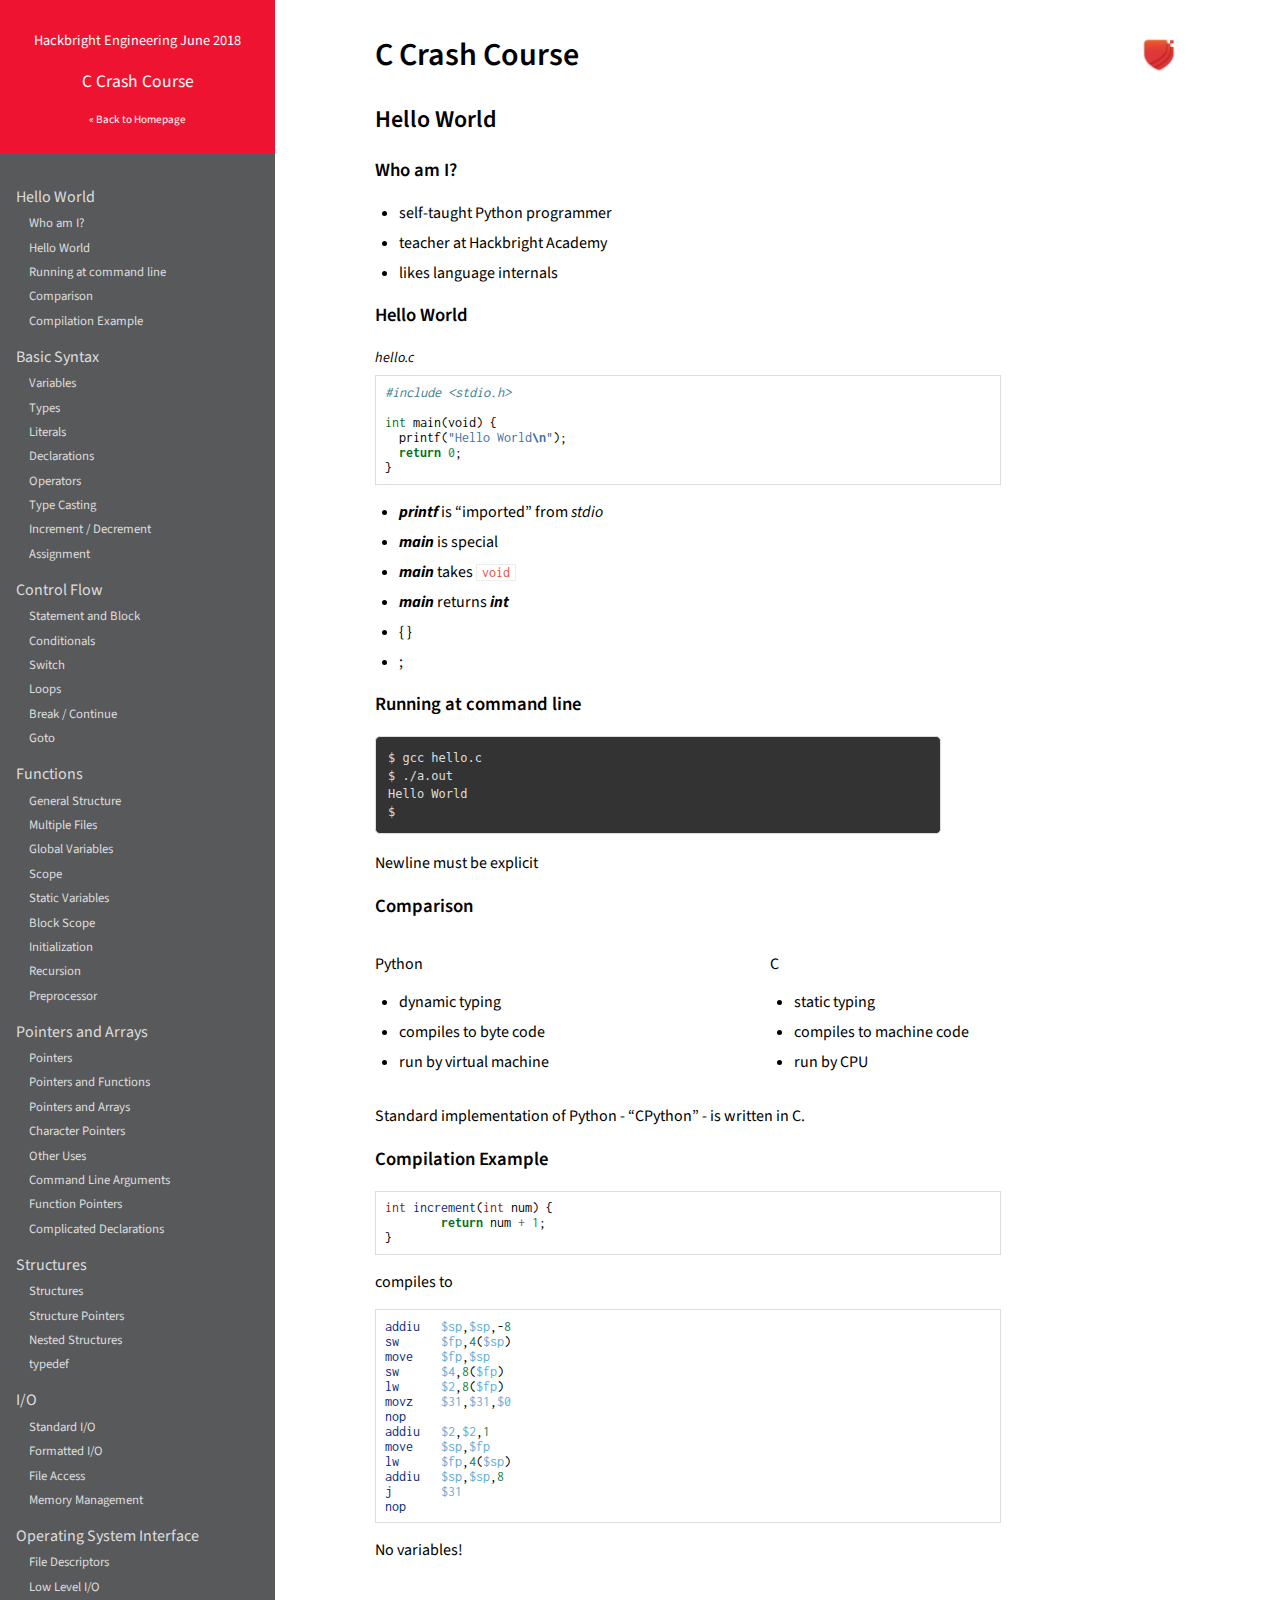
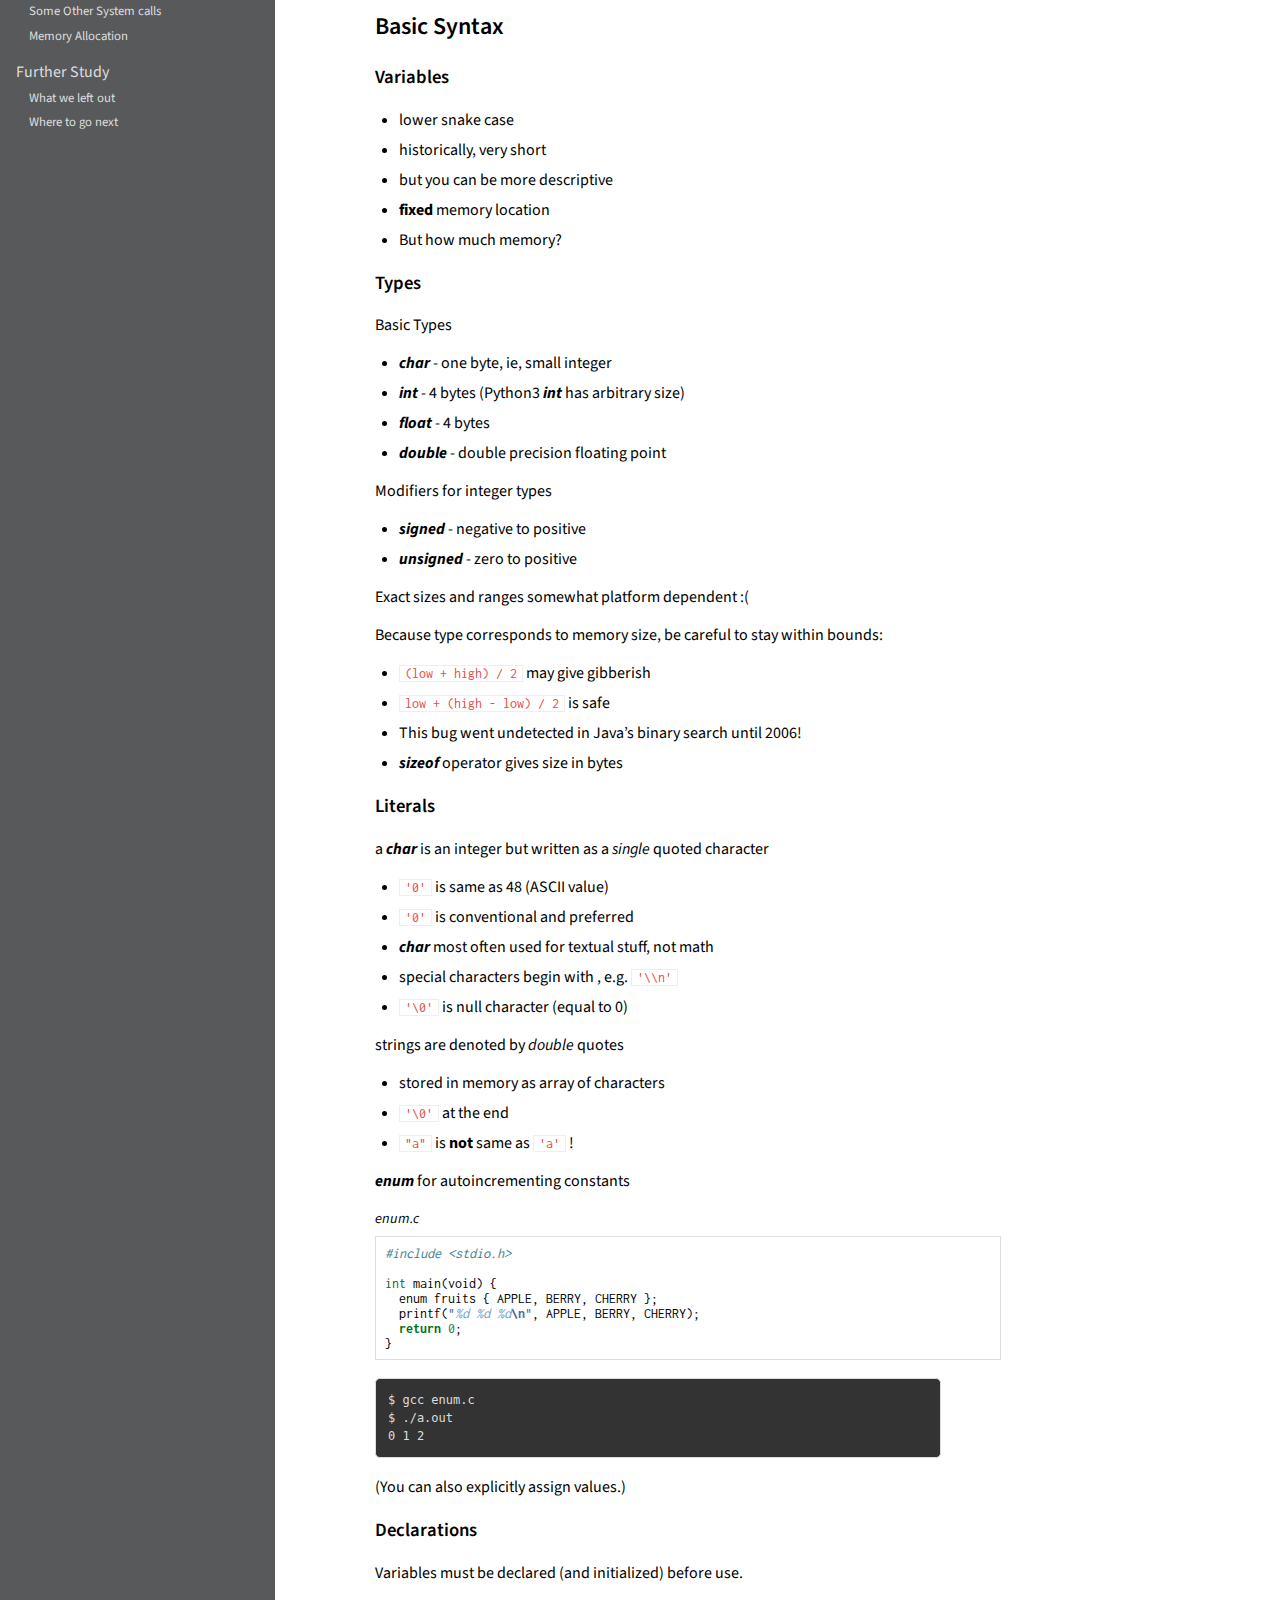
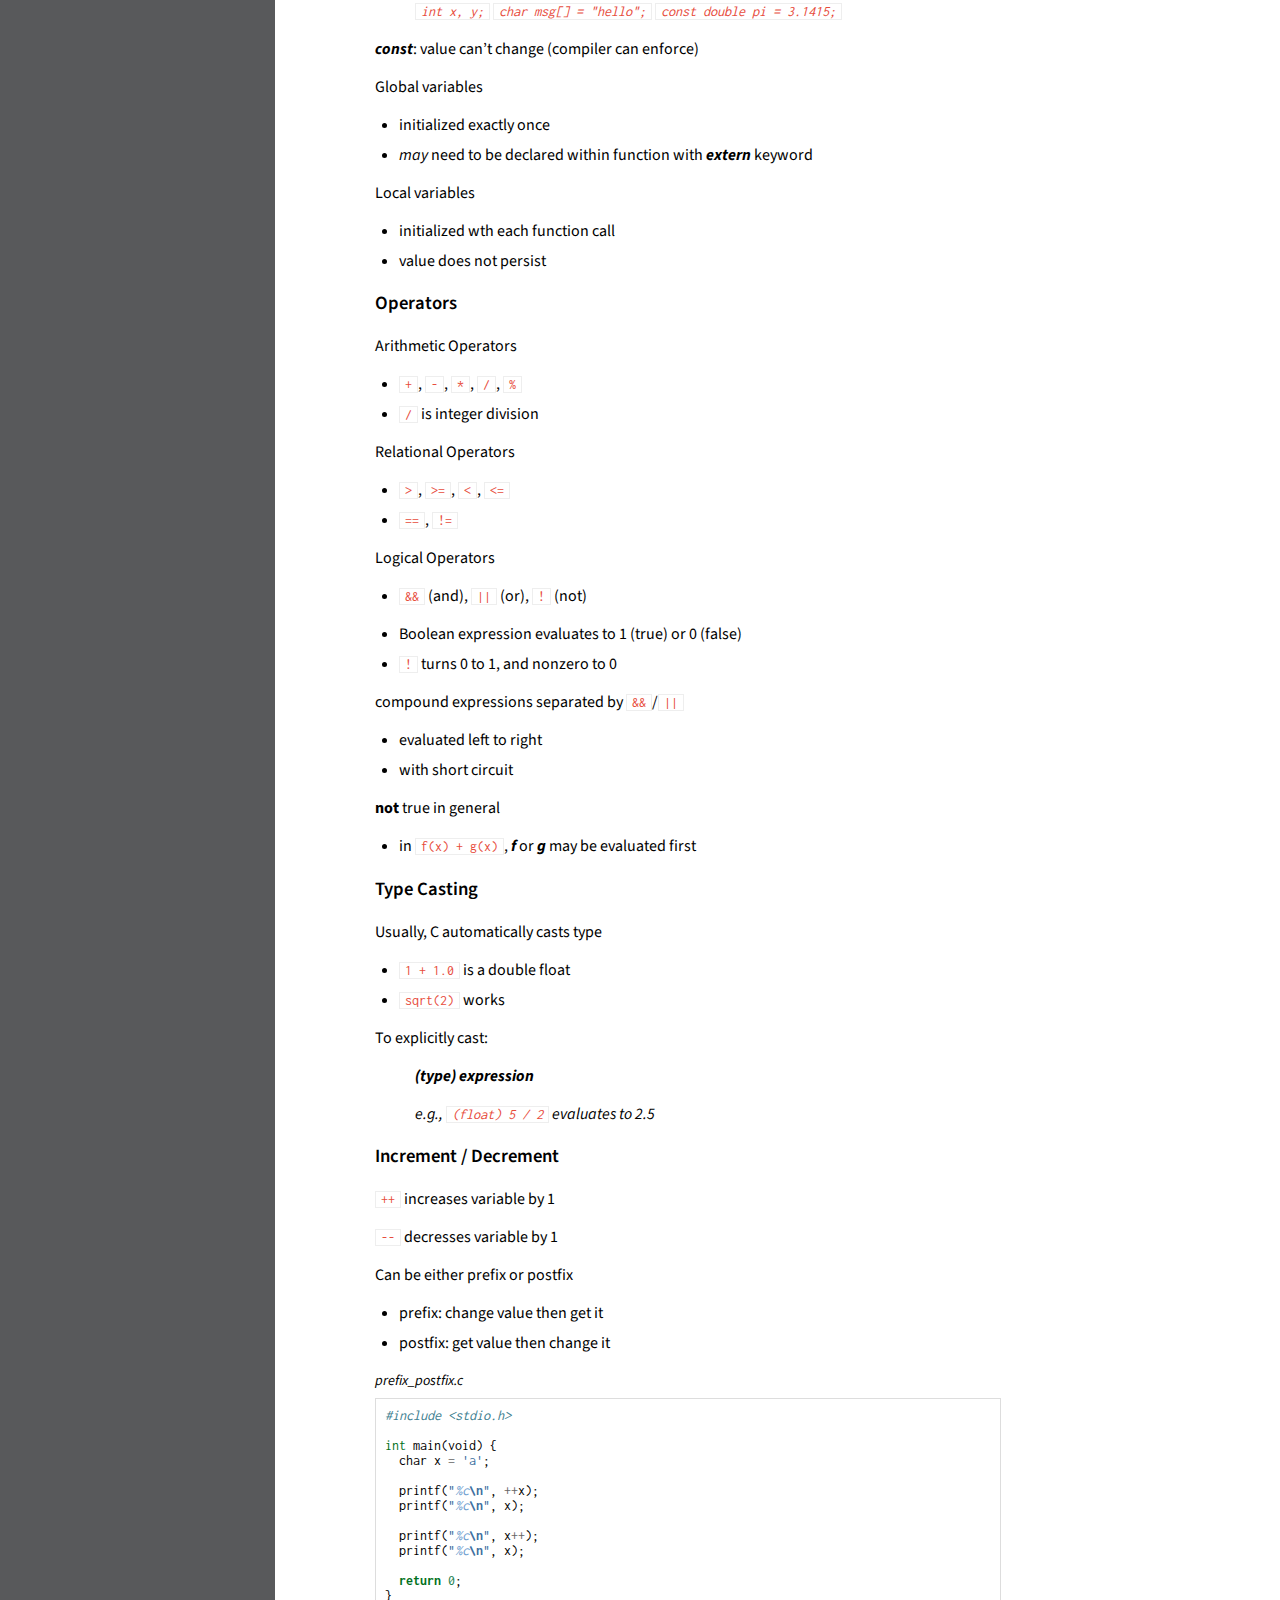
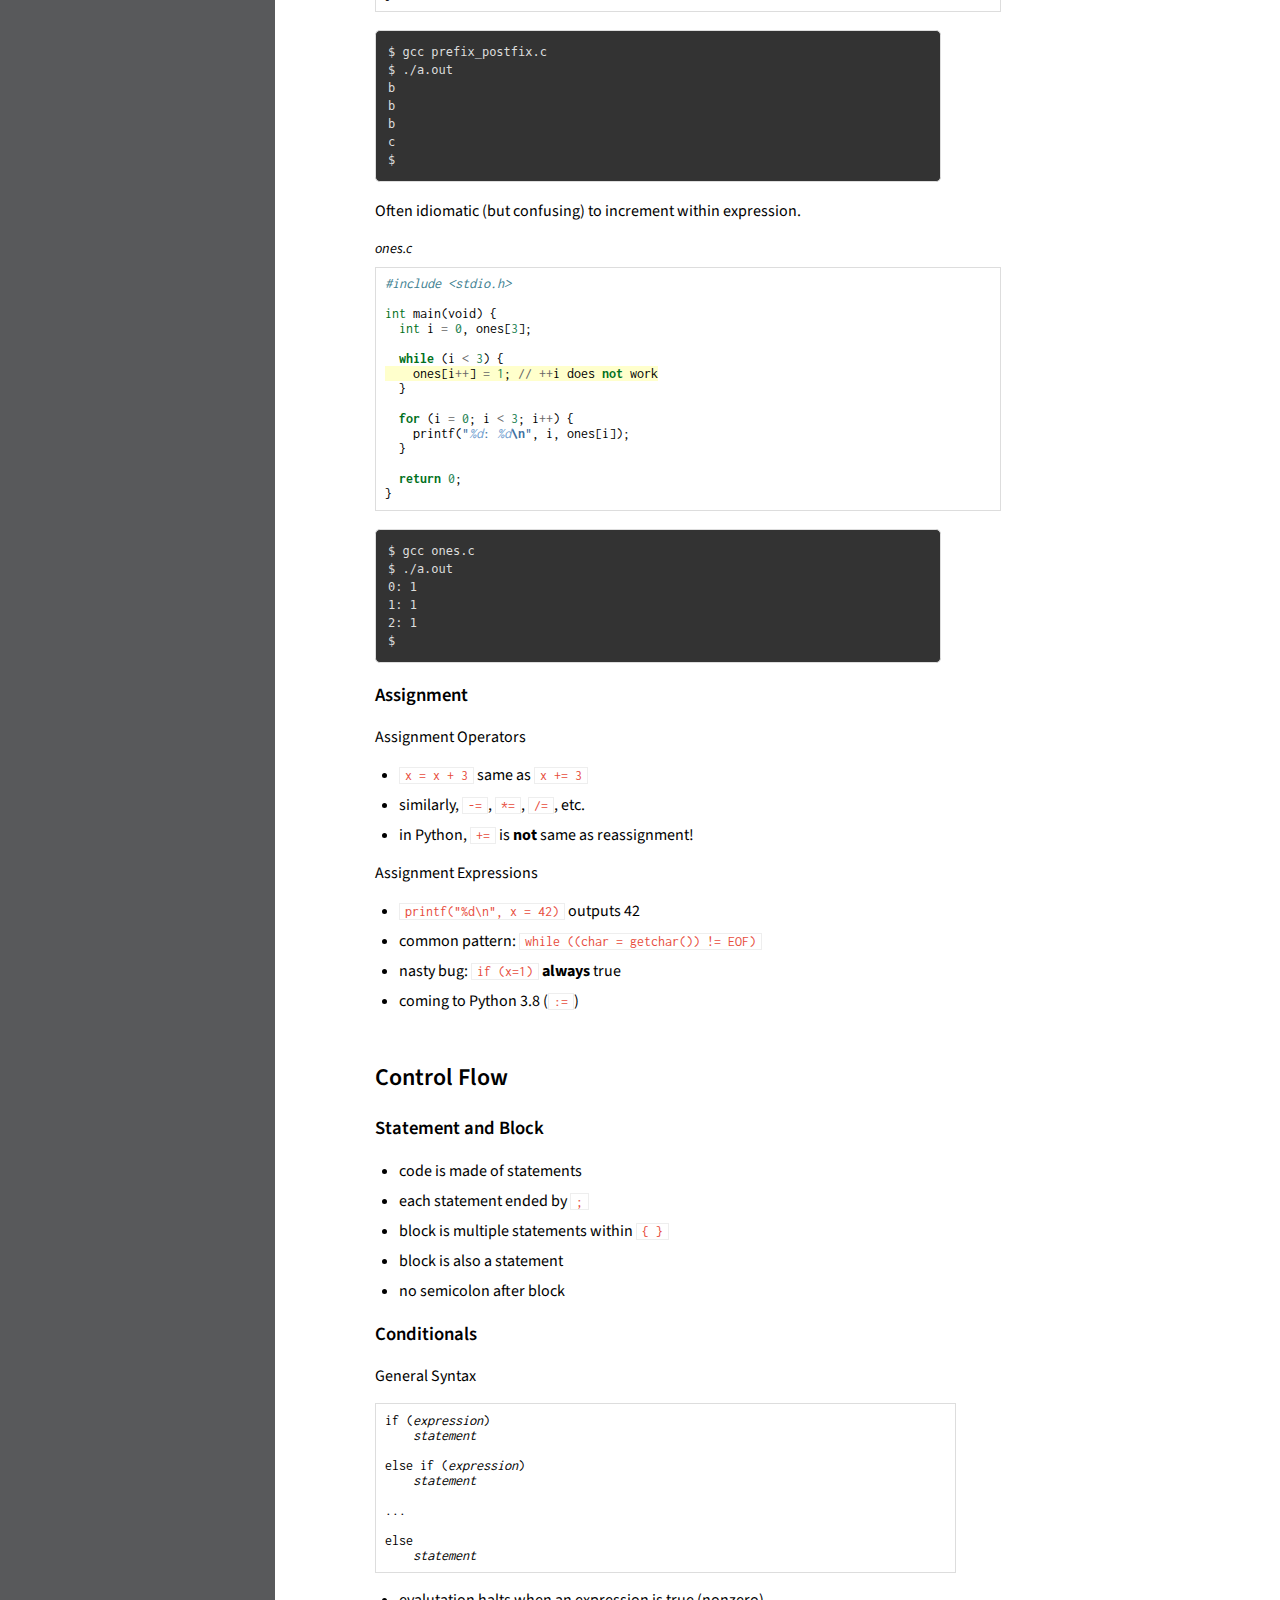
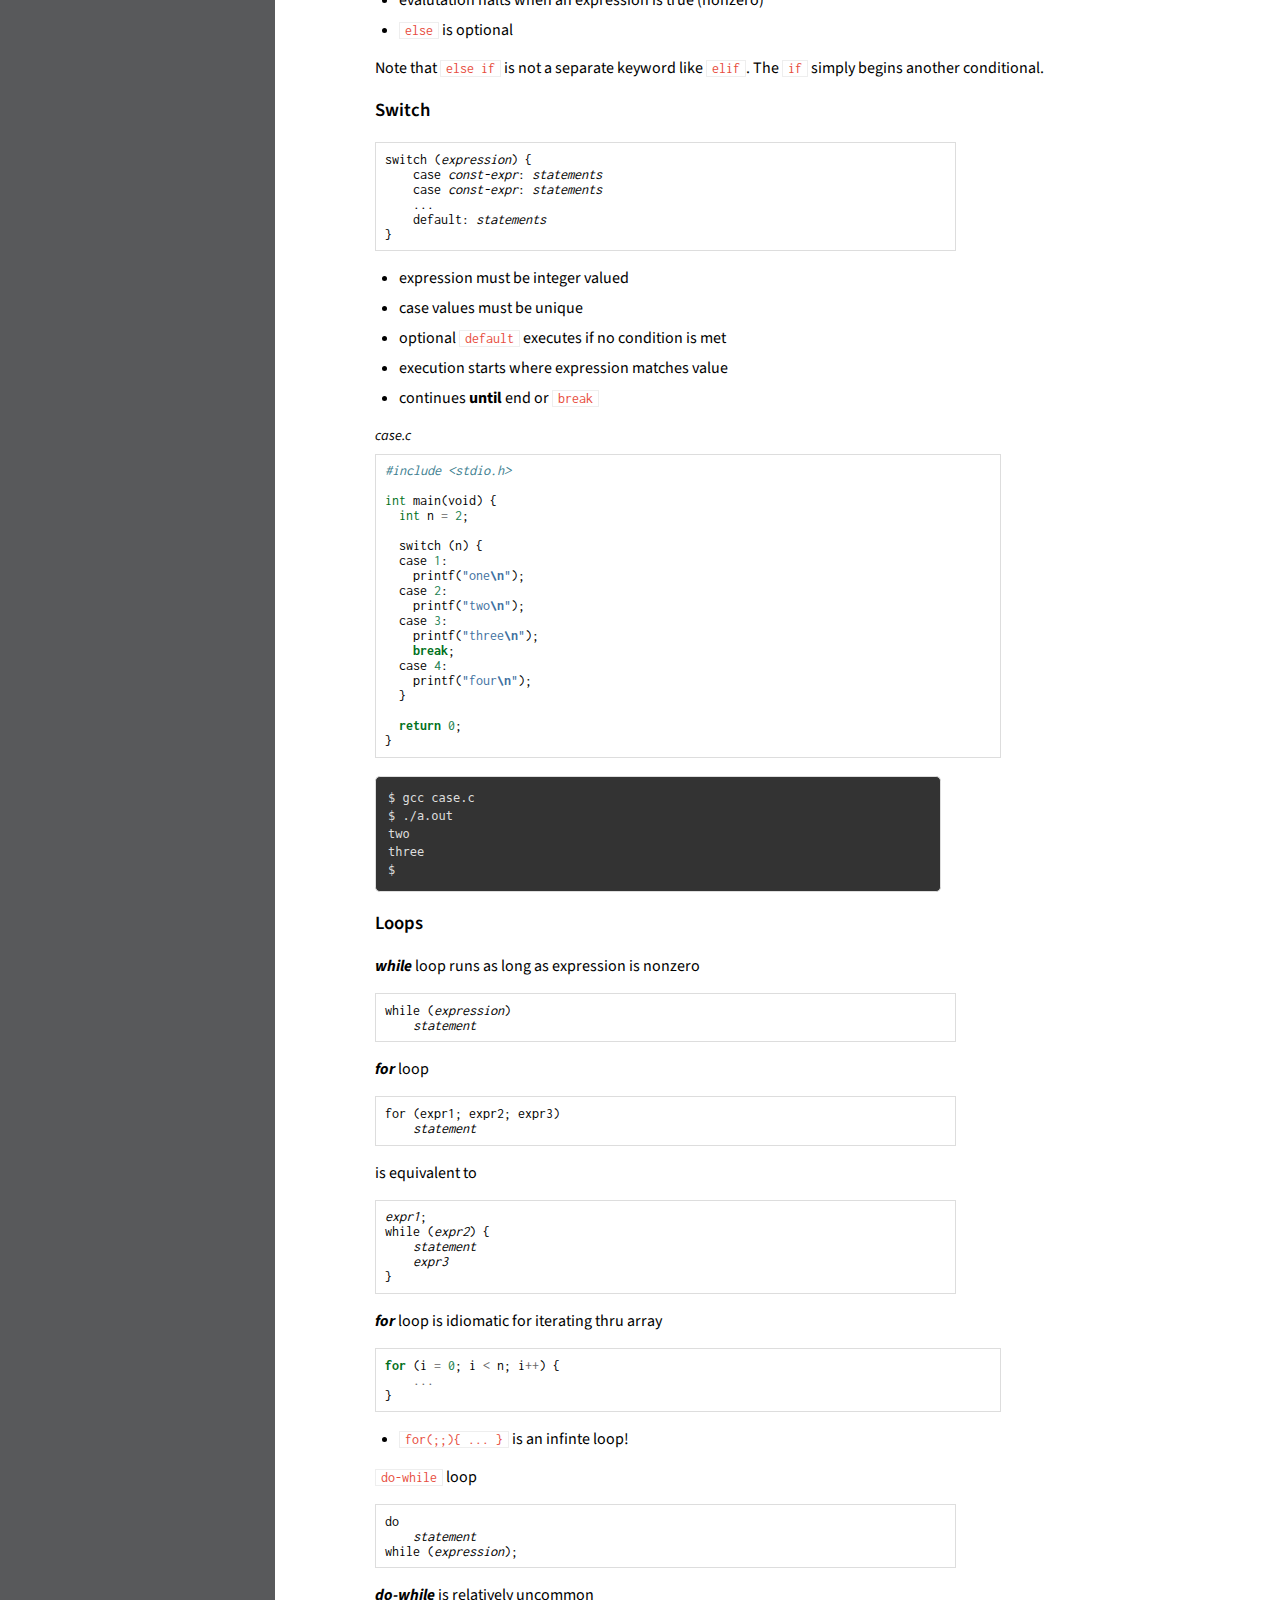
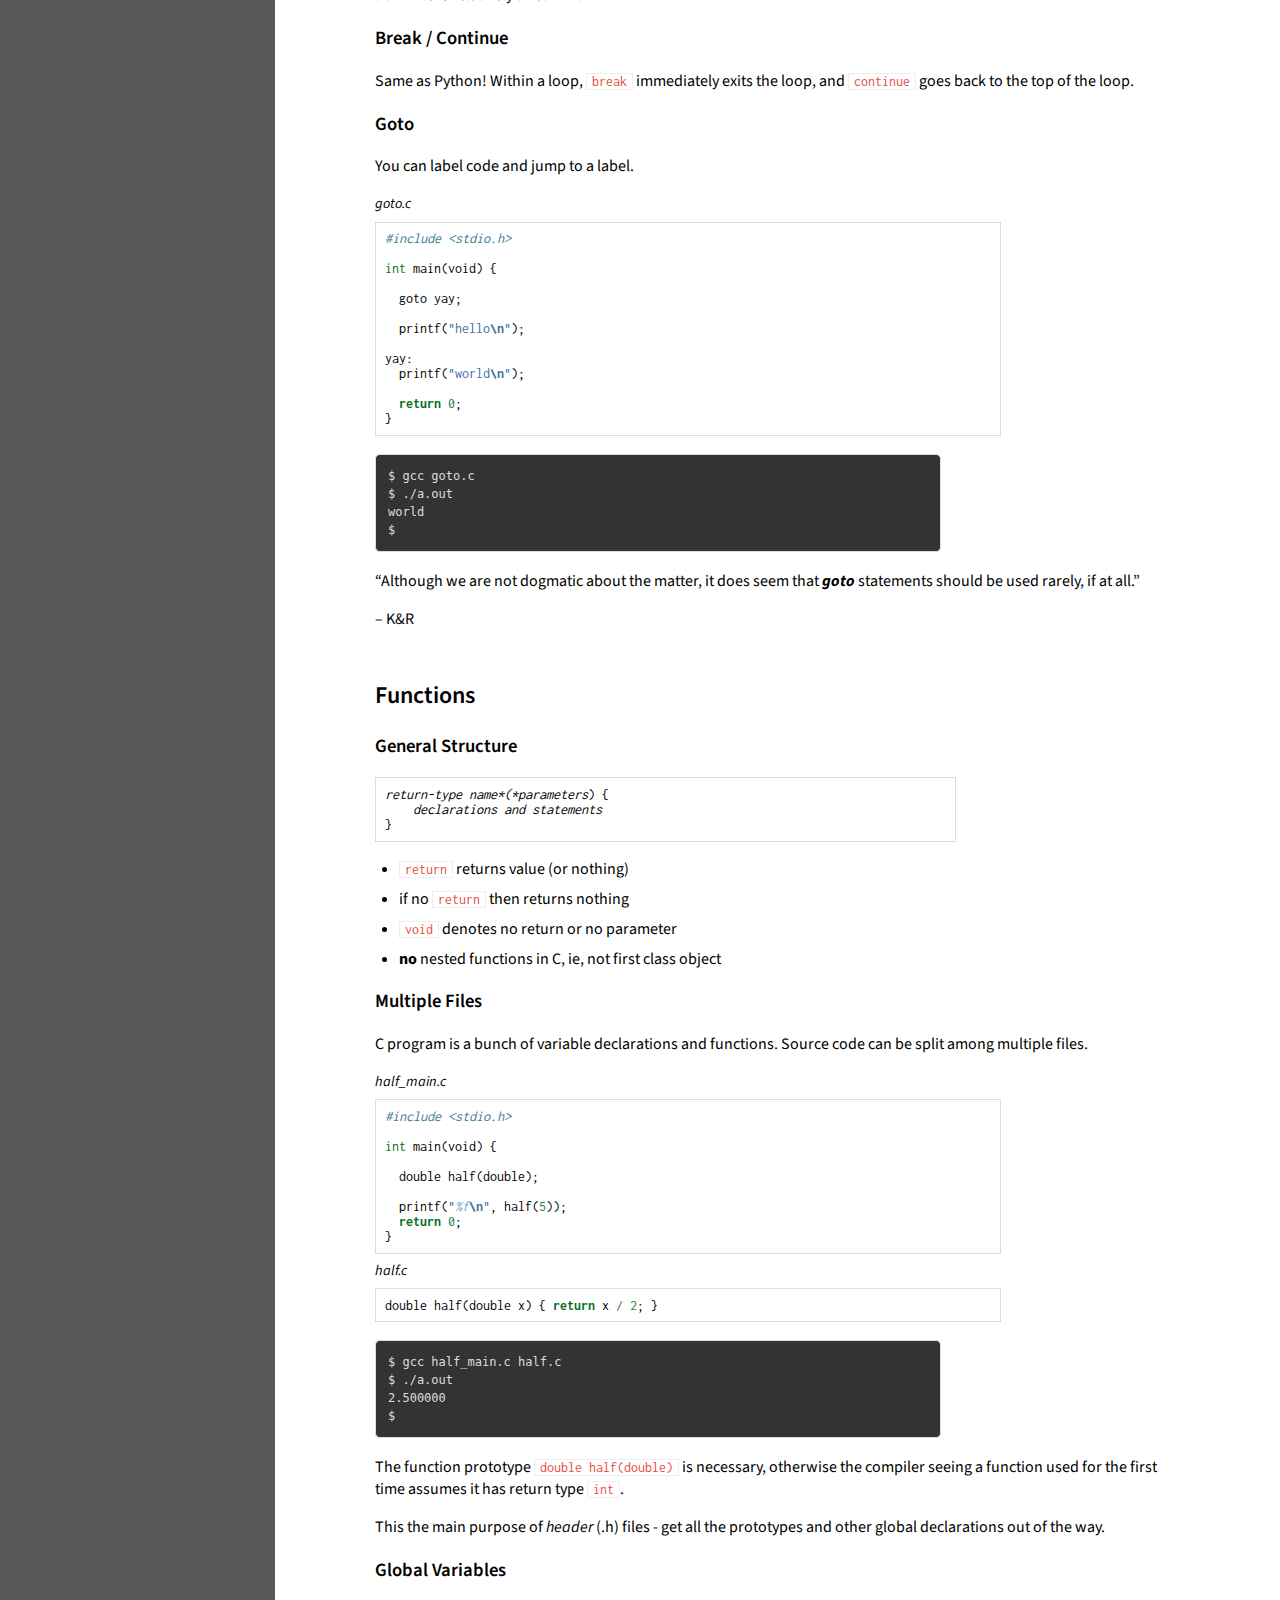
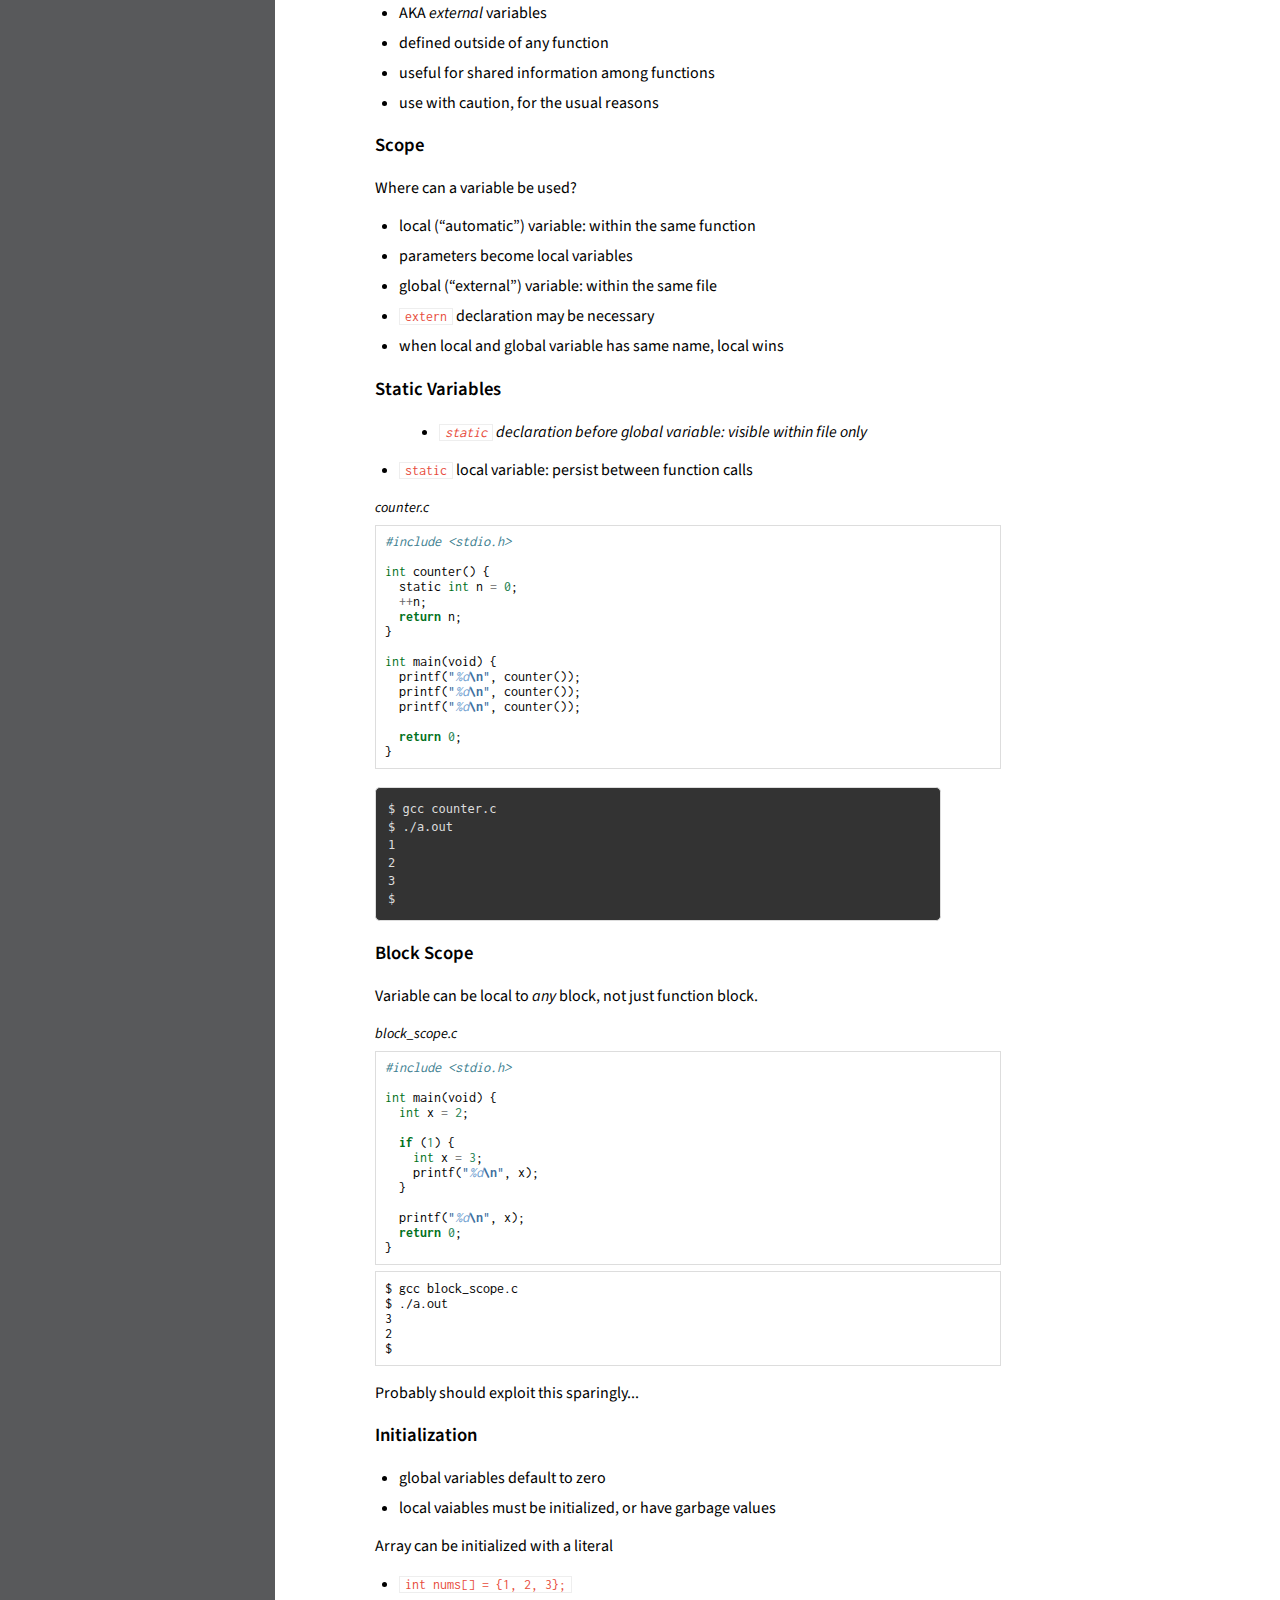
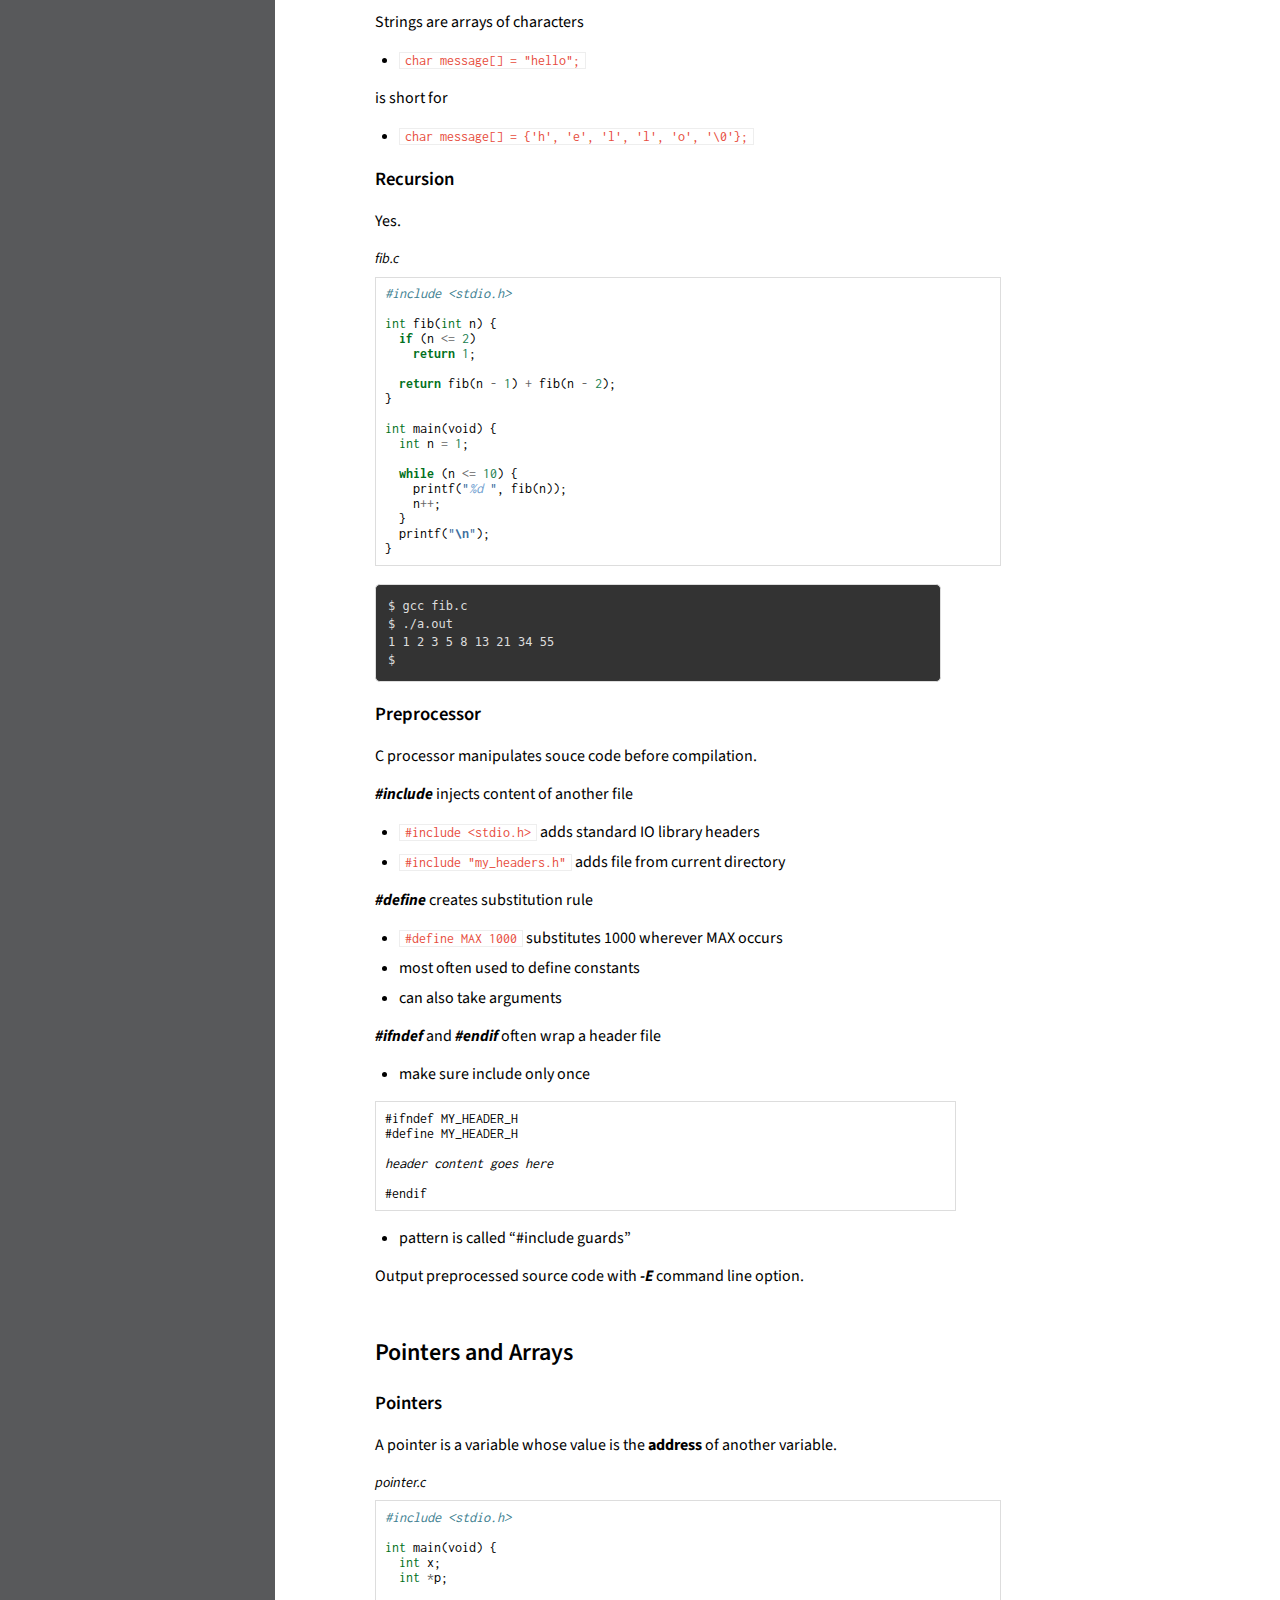
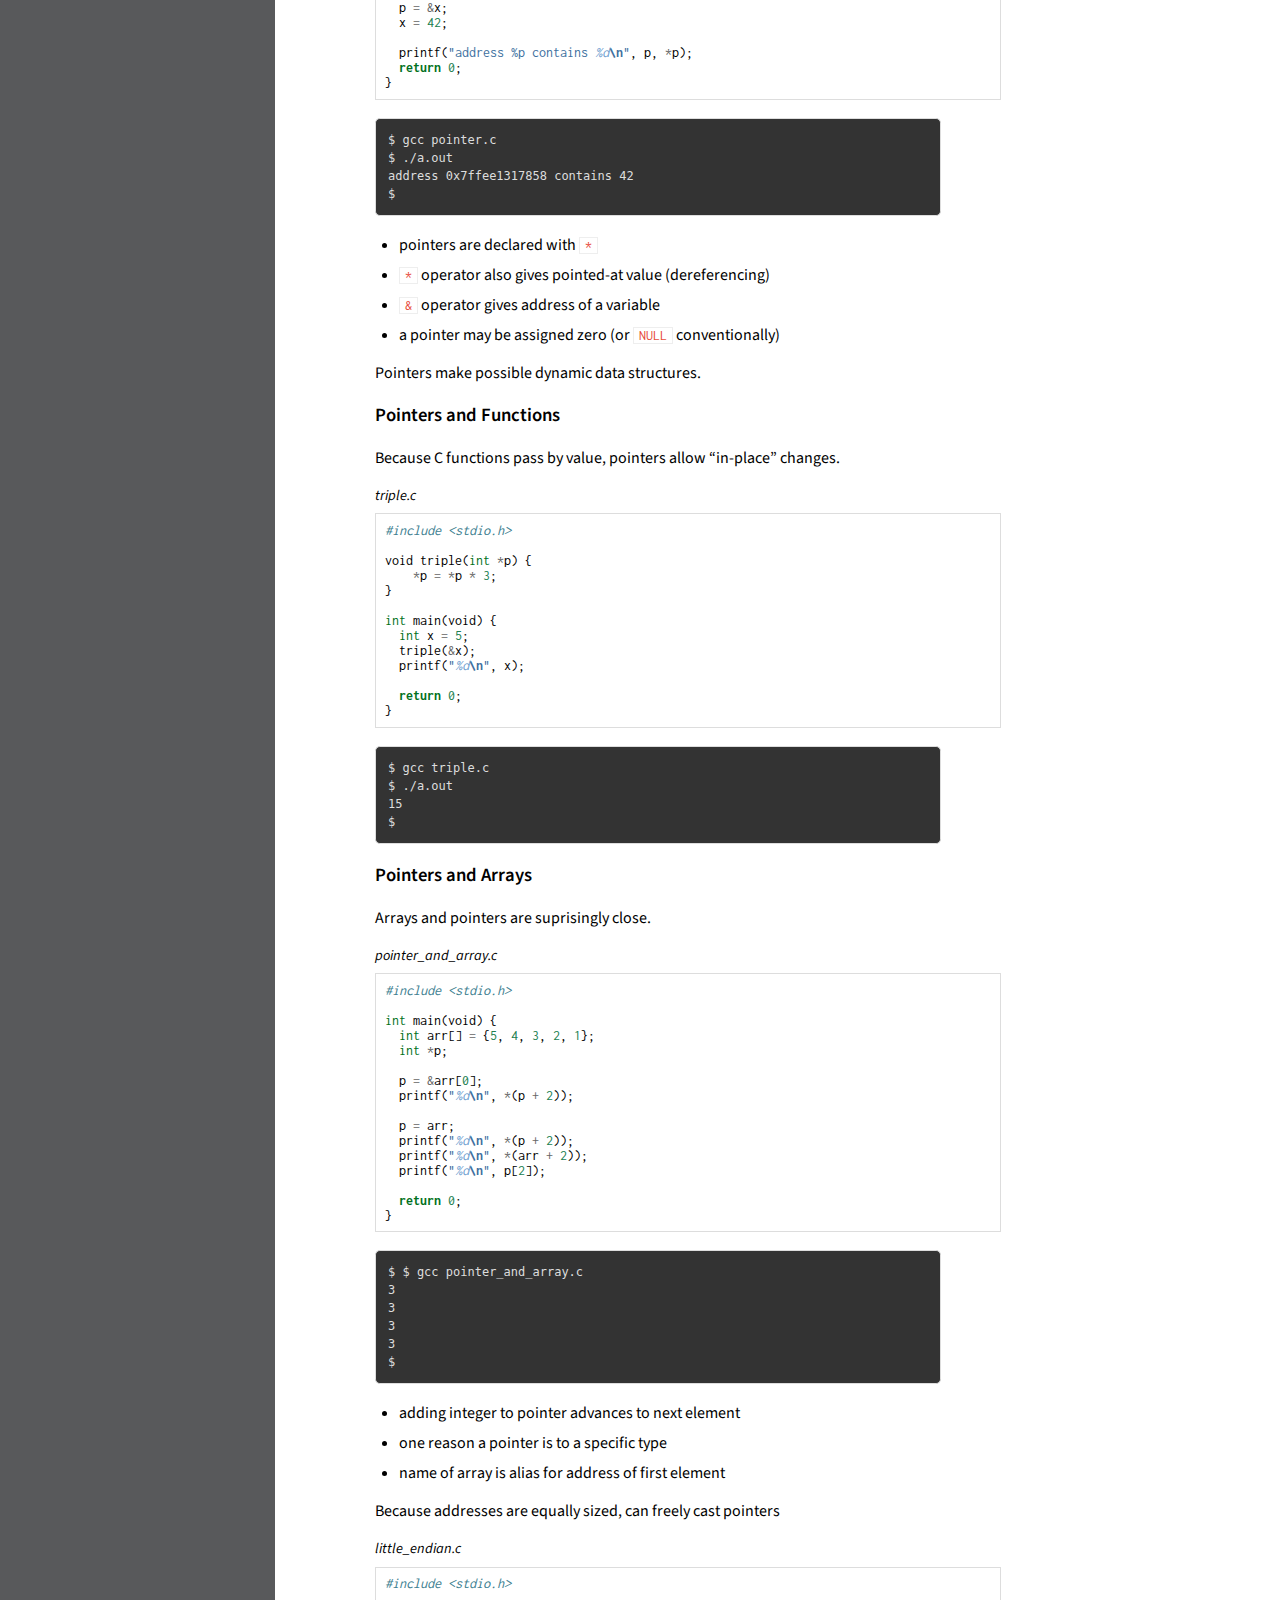
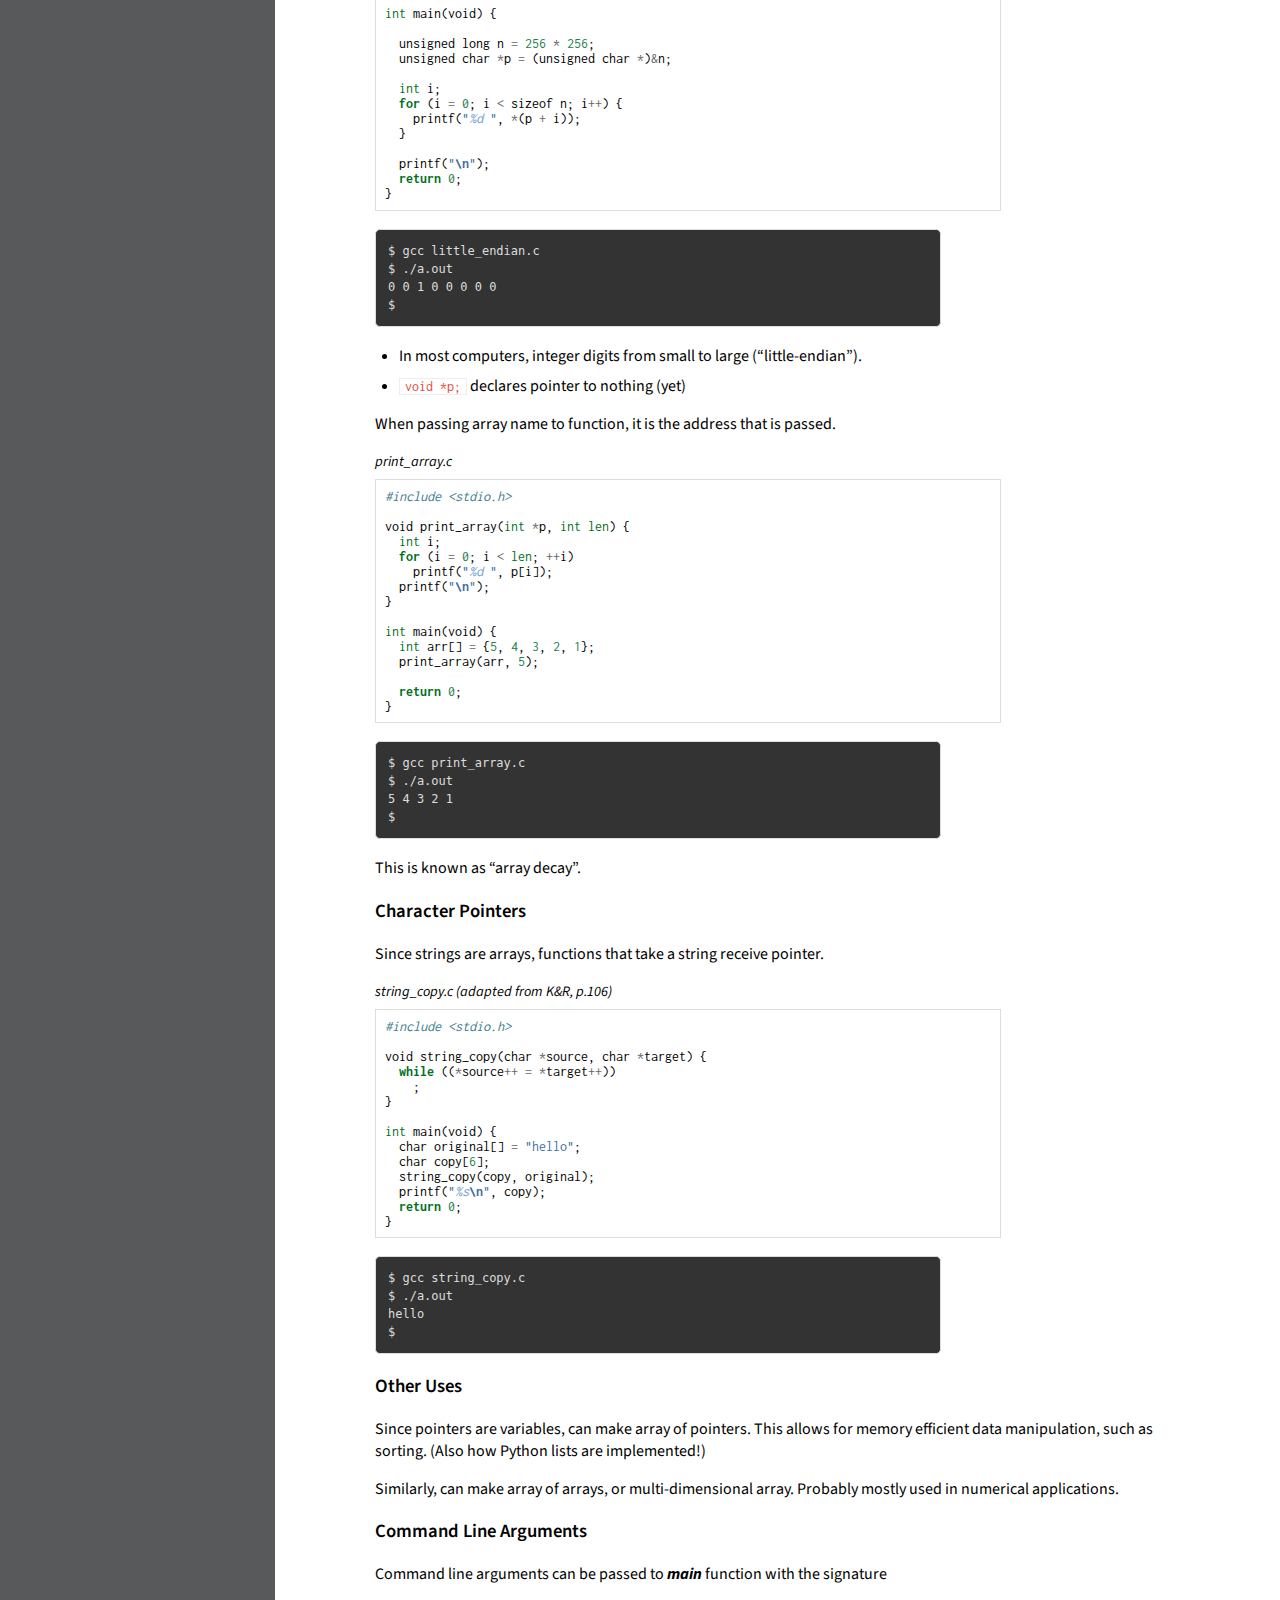
==== index.html @ f671177f "initial commit" ====
<!doctype html>
<html lang="en">
<head>
    <meta charset="utf-8"/>
    <title>C Crash Course</title>

    <link rel="stylesheet" href="_static/pygments.css" type="text/css"/>
    <link rel="stylesheet" href="_static/handouts-sphinx.css"/>

    <link href='https://fonts.googleapis.com/css?family=Source+Sans+Pro:400,600,700,400italic,600italic,700italic|Inconsolata:400,700'
          rel='stylesheet' type='text/css'>
</head>
<body>
<div id="page-wrapper">
    <div id="page-sidebar">
        <header>
            <p class="project">Hackbright Engineering June 2018</p>

            <p class="title">C Crash Course</p>

            <p class="backlink"><a href="/"> &laquo; Back to Homepage</a></p>

        </header>
        <div id="toc">
            <ul>
<li><a class="reference internal" href="#">C Crash Course</a><ul>
<li><a class="reference internal" href="#hello-world">Hello World</a><ul>
<li><a class="reference internal" href="#who-am-i">Who am I?</a></li>
<li><a class="reference internal" href="#id1">Hello World</a></li>
<li><a class="reference internal" href="#running-at-command-line">Running at command line</a></li>
<li><a class="reference internal" href="#comparison">Comparison</a></li>
<li><a class="reference internal" href="#compilation-example">Compilation Example</a></li>
</ul>
</li>
<li><a class="reference internal" href="#basic-syntax">Basic Syntax</a><ul>
<li><a class="reference internal" href="#variables">Variables</a></li>
<li><a class="reference internal" href="#types">Types</a></li>
<li><a class="reference internal" href="#literals">Literals</a></li>
<li><a class="reference internal" href="#declarations">Declarations</a></li>
<li><a class="reference internal" href="#operators">Operators</a></li>
<li><a class="reference internal" href="#type-casting">Type Casting</a></li>
<li><a class="reference internal" href="#increment-decrement">Increment / Decrement</a></li>
<li><a class="reference internal" href="#assignment">Assignment</a></li>
</ul>
</li>
<li><a class="reference internal" href="#control-flow">Control Flow</a><ul>
<li><a class="reference internal" href="#statement-and-block">Statement and Block</a></li>
<li><a class="reference internal" href="#conditionals">Conditionals</a></li>
<li><a class="reference internal" href="#switch">Switch</a></li>
<li><a class="reference internal" href="#loops">Loops</a></li>
<li><a class="reference internal" href="#break-continue">Break / Continue</a></li>
<li><a class="reference internal" href="#goto">Goto</a></li>
</ul>
</li>
<li><a class="reference internal" href="#functions">Functions</a><ul>
<li><a class="reference internal" href="#general-structure">General Structure</a></li>
<li><a class="reference internal" href="#multiple-files">Multiple Files</a></li>
<li><a class="reference internal" href="#global-variables">Global Variables</a></li>
<li><a class="reference internal" href="#scope">Scope</a></li>
<li><a class="reference internal" href="#static-variables">Static Variables</a></li>
<li><a class="reference internal" href="#block-scope">Block Scope</a></li>
<li><a class="reference internal" href="#initialization">Initialization</a></li>
<li><a class="reference internal" href="#recursion">Recursion</a></li>
<li><a class="reference internal" href="#preprocessor">Preprocessor</a></li>
</ul>
</li>
<li><a class="reference internal" href="#pointers-and-arrays">Pointers and Arrays</a><ul>
<li><a class="reference internal" href="#pointers">Pointers</a></li>
<li><a class="reference internal" href="#pointers-and-functions">Pointers and Functions</a></li>
<li><a class="reference internal" href="#id2">Pointers and Arrays</a></li>
<li><a class="reference internal" href="#character-pointers">Character Pointers</a></li>
<li><a class="reference internal" href="#other-uses">Other Uses</a></li>
<li><a class="reference internal" href="#command-line-arguments">Command Line Arguments</a></li>
<li><a class="reference internal" href="#function-pointers">Function Pointers</a></li>
<li><a class="reference internal" href="#complicated-declarations">Complicated Declarations</a></li>
</ul>
</li>
<li><a class="reference internal" href="#structures">Structures</a><ul>
<li><a class="reference internal" href="#id3">Structures</a></li>
<li><a class="reference internal" href="#structure-pointers">Structure Pointers</a></li>
<li><a class="reference internal" href="#nested-structures">Nested Structures</a></li>
<li><a class="reference internal" href="#typedef">typedef</a></li>
</ul>
</li>
<li><a class="reference internal" href="#i-o">I/O</a><ul>
<li><a class="reference internal" href="#standard-i-o">Standard I/O</a></li>
<li><a class="reference internal" href="#formatted-i-o">Formatted I/O</a></li>
<li><a class="reference internal" href="#file-access">File Access</a></li>
<li><a class="reference internal" href="#memory-management">Memory Management</a></li>
</ul>
</li>
<li><a class="reference internal" href="#operating-system-interface">Operating System Interface</a><ul>
<li><a class="reference internal" href="#file-descriptors">File Descriptors</a></li>
<li><a class="reference internal" href="#low-level-i-o">Low Level I/O</a></li>
<li><a class="reference internal" href="#some-other-system-calls">Some Other System calls</a></li>
<li><a class="reference internal" href="#memory-allocation">Memory Allocation</a></li>
</ul>
</li>
<li><a class="reference internal" href="#further-study">Further Study</a><ul>
<li><a class="reference internal" href="#what-we-left-out">What we left out</a></li>
<li><a class="reference internal" href="#where-to-go-next">Where to go next</a></li>
</ul>
</li>
</ul>
</li>
</ul>

        </div>
    </div>
    <div id="page-content">
        
  <div class="section" id="c-crash-course">
<h1>C Crash Course</h1>
<div class="section" id="hello-world">
<h2>Hello World</h2>
<div class="section" id="who-am-i">
<h3>Who am I?</h3>
<ul class="simple">
<li>self-taught Python programmer</li>
<li>teacher at Hackbright Academy</li>
<li>likes language internals</li>
</ul>
</div>
<div class="section" id="id1">
<h3>Hello World</h3>
<div class="literal-block-wrapper docutils container" id="id4">
<div class="code-block-caption"><span class="caption-text">hello.c</span></div>
<div class="highlight-default"><div class="highlight"><pre><span></span><span class="c1">#include &lt;stdio.h&gt;</span>

<span class="nb">int</span> <span class="n">main</span><span class="p">(</span><span class="n">void</span><span class="p">)</span> <span class="p">{</span>
  <span class="n">printf</span><span class="p">(</span><span class="s2">&quot;Hello World</span><span class="se">\n</span><span class="s2">&quot;</span><span class="p">);</span>
  <span class="k">return</span> <span class="mi">0</span><span class="p">;</span>
<span class="p">}</span>
</pre></div>
</div>
</div>
<ul class="simple">
<li><cite>printf</cite> is &#8220;imported&#8221; from <em>stdio</em></li>
<li><cite>main</cite> is special</li>
<li><cite>main</cite> takes <code class="docutils literal"><span class="pre">void</span></code></li>
<li><cite>main</cite> returns <cite>int</cite></li>
<li>{ }</li>
<li>;</li>
</ul>
</div>
<div class="section" id="running-at-command-line">
<h3>Running at command line</h3>
<div class="console highlight-default"><div class="highlight"><pre><span></span>$ gcc hello.c
$ ./a.out
Hello World
$
</pre></div>
</div>
<p>Newline must be explicit</p>
</div>
<div class="section" id="comparison">
<h3>Comparison</h3>
<div class="compare docutils container">
<div class="docutils container">
<p>Python</p>
<ul class="simple">
<li>dynamic typing</li>
<li>compiles to byte code</li>
<li>run by virtual machine</li>
</ul>
</div>
<div class="docutils container">
<p>C</p>
<ul class="simple">
<li>static typing</li>
<li>compiles to machine code</li>
<li>run by CPU</li>
</ul>
</div>
</div>
<p>Standard implementation of Python - &#8220;CPython&#8221; - is written in C.</p>
</div>
<div class="section" id="compilation-example">
<h3>Compilation Example</h3>
<div class="highlight-c"><div class="highlight"><pre><span></span><span class="kt">int</span> <span class="nf">increment</span><span class="p">(</span><span class="kt">int</span> <span class="n">num</span><span class="p">)</span> <span class="p">{</span>
        <span class="k">return</span> <span class="n">num</span> <span class="o">+</span> <span class="mi">1</span><span class="p">;</span>
<span class="p">}</span>
</pre></div>
</div>
<p>compiles to</p>
<div class="highlight-asm"><div class="highlight"><pre><span></span><span class="nf">addiu</span>   <span class="no">$sp</span><span class="p">,</span><span class="no">$sp</span><span class="p">,-</span><span class="mi">8</span>
<span class="nf">sw</span>      <span class="no">$fp</span><span class="p">,</span><span class="mi">4</span><span class="p">(</span><span class="no">$sp</span><span class="p">)</span>
<span class="nf">move</span>    <span class="no">$fp</span><span class="p">,</span><span class="no">$sp</span>
<span class="nf">sw</span>      <span class="no">$4</span><span class="p">,</span><span class="mi">8</span><span class="p">(</span><span class="no">$fp</span><span class="p">)</span>
<span class="nf">lw</span>      <span class="no">$2</span><span class="p">,</span><span class="mi">8</span><span class="p">(</span><span class="no">$fp</span><span class="p">)</span>
<span class="nf">movz</span>    <span class="no">$31</span><span class="p">,</span><span class="no">$31</span><span class="p">,</span><span class="no">$0</span>
<span class="nf">nop</span>
<span class="nf">addiu</span>   <span class="no">$2</span><span class="p">,</span><span class="no">$2</span><span class="p">,</span><span class="mi">1</span>
<span class="nf">move</span>    <span class="no">$sp</span><span class="p">,</span><span class="no">$fp</span>
<span class="nf">lw</span>      <span class="no">$fp</span><span class="p">,</span><span class="mi">4</span><span class="p">(</span><span class="no">$sp</span><span class="p">)</span>
<span class="nf">addiu</span>   <span class="no">$sp</span><span class="p">,</span><span class="no">$sp</span><span class="p">,</span><span class="mi">8</span>
<span class="nf">j</span>       <span class="no">$31</span>
<span class="nf">nop</span>
</pre></div>
</div>
<p>No variables!</p>
</div>
</div>
<div class="section" id="basic-syntax">
<h2>Basic Syntax</h2>
<div class="section" id="variables">
<h3>Variables</h3>
<ul class="simple">
<li>lower snake case</li>
<li>historically, very short</li>
<li>but you can be more descriptive</li>
<li><strong>fixed</strong> memory location</li>
<li>But how much memory?</li>
</ul>
</div>
<div class="section" id="types">
<h3>Types</h3>
<p>Basic Types</p>
<ul class="simple">
<li><cite>char</cite> - one byte, ie, small integer</li>
<li><cite>int</cite> - 4 bytes (Python3 <cite>int</cite> has arbitrary size)</li>
<li><cite>float</cite> - 4 bytes</li>
<li><cite>double</cite> - double precision floating point</li>
</ul>
<p>Modifiers for integer types</p>
<ul class="simple">
<li><cite>signed</cite> - negative to positive</li>
<li><cite>unsigned</cite> - zero to positive</li>
</ul>
<p>Exact sizes and ranges somewhat platform dependent :(</p>
<p>Because type corresponds to memory size, be careful to stay within bounds:</p>
<ul class="simple">
<li><code class="docutils literal"><span class="pre">(low</span> <span class="pre">+</span> <span class="pre">high)</span> <span class="pre">/</span> <span class="pre">2</span></code> may give gibberish</li>
<li><code class="docutils literal"><span class="pre">low</span> <span class="pre">+</span> <span class="pre">(high</span> <span class="pre">-</span> <span class="pre">low)</span> <span class="pre">/</span> <span class="pre">2</span></code> is safe</li>
<li>This bug went undetected in Java&#8217;s binary search until 2006!</li>
<li><cite>sizeof</cite> operator gives size in bytes</li>
</ul>
</div>
<div class="section" id="literals">
<h3>Literals</h3>
<p>a <cite>char</cite> is an integer but written as a <em>single</em> quoted character</p>
<ul class="simple">
<li><code class="docutils literal"><span class="pre">'0'</span></code> is same as 48 (ASCII value)</li>
<li><code class="docutils literal"><span class="pre">'0'</span></code> is conventional and preferred</li>
<li><cite>char</cite> most often used for textual stuff, not math</li>
<li>special characters begin with , e.g. <code class="docutils literal"><span class="pre">'\\n'</span></code></li>
<li><code class="docutils literal"><span class="pre">'\0'</span></code> is null character (equal to 0)</li>
</ul>
<p>strings are denoted by <em>double</em> quotes</p>
<ul class="simple">
<li>stored in memory as array of characters</li>
<li><code class="docutils literal"><span class="pre">'\0'</span></code> at the end</li>
<li><code class="docutils literal"><span class="pre">&quot;a&quot;</span></code> is <strong>not</strong> same as <code class="docutils literal"><span class="pre">'a'</span></code> !</li>
</ul>
<p><cite>enum</cite> for autoincrementing constants</p>
<div class="literal-block-wrapper docutils container" id="id5">
<div class="code-block-caption"><span class="caption-text">enum.c</span></div>
<div class="highlight-default"><div class="highlight"><pre><span></span><span class="c1">#include &lt;stdio.h&gt;</span>

<span class="nb">int</span> <span class="n">main</span><span class="p">(</span><span class="n">void</span><span class="p">)</span> <span class="p">{</span>
  <span class="n">enum</span> <span class="n">fruits</span> <span class="p">{</span> <span class="n">APPLE</span><span class="p">,</span> <span class="n">BERRY</span><span class="p">,</span> <span class="n">CHERRY</span> <span class="p">};</span>
  <span class="n">printf</span><span class="p">(</span><span class="s2">&quot;</span><span class="si">%d</span><span class="s2"> </span><span class="si">%d</span><span class="s2"> </span><span class="si">%d</span><span class="se">\n</span><span class="s2">&quot;</span><span class="p">,</span> <span class="n">APPLE</span><span class="p">,</span> <span class="n">BERRY</span><span class="p">,</span> <span class="n">CHERRY</span><span class="p">);</span>
  <span class="k">return</span> <span class="mi">0</span><span class="p">;</span>
<span class="p">}</span>
</pre></div>
</div>
</div>
<div class="console highlight-default"><div class="highlight"><pre><span></span>$ gcc enum.c
$ ./a.out
0 1 2
</pre></div>
</div>
<p>(You can also explicitly assign values.)</p>
</div>
<div class="section" id="declarations">
<h3>Declarations</h3>
<p>Variables must be declared (and initialized) before use.</p>
<blockquote>
<div><code class="docutils literal"><span class="pre">int</span> <span class="pre">x,</span> <span class="pre">y;</span></code>
<code class="docutils literal"><span class="pre">char</span> <span class="pre">msg[]</span> <span class="pre">=</span> <span class="pre">&quot;hello&quot;;</span></code>
<code class="docutils literal"><span class="pre">const</span> <span class="pre">double</span> <span class="pre">pi</span> <span class="pre">=</span> <span class="pre">3.1415;</span></code></div></blockquote>
<p><cite>const</cite>: value can&#8217;t change (compiler can enforce)</p>
<p>Global variables</p>
<ul class="simple">
<li>initialized exactly once</li>
<li><em>may</em> need to be declared within function with <cite>extern</cite> keyword</li>
</ul>
<p>Local variables</p>
<ul class="simple">
<li>initialized wth each function call</li>
<li>value does not persist</li>
</ul>
</div>
<div class="section" id="operators">
<h3>Operators</h3>
<p>Arithmetic Operators</p>
<ul class="simple">
<li><code class="docutils literal"><span class="pre">+</span></code>, <code class="docutils literal"><span class="pre">-</span></code>, <code class="docutils literal"><span class="pre">*</span></code>, <code class="docutils literal"><span class="pre">/</span></code>, <code class="docutils literal"><span class="pre">%</span></code></li>
<li><code class="docutils literal"><span class="pre">/</span></code> is integer division</li>
</ul>
<p>Relational Operators</p>
<ul class="simple">
<li><code class="docutils literal"><span class="pre">&gt;</span></code>, <code class="docutils literal"><span class="pre">&gt;=</span></code>, <code class="docutils literal"><span class="pre">&lt;</span></code>, <code class="docutils literal"><span class="pre">&lt;=</span></code></li>
<li><code class="docutils literal"><span class="pre">==</span></code>, <code class="docutils literal"><span class="pre">!=</span></code></li>
</ul>
<p>Logical Operators</p>
<ul class="simple">
<li><code class="docutils literal"><span class="pre">&amp;&amp;</span></code> (and), <code class="docutils literal"><span class="pre">||</span></code> (or), <code class="docutils literal"><span class="pre">!</span></code> (not)</li>
</ul>
<ul class="simple">
<li>Boolean expression evaluates to 1 (true) or 0 (false)</li>
<li><code class="docutils literal"><span class="pre">!</span></code> turns 0 to 1, and nonzero to 0</li>
</ul>
<p>compound expressions separated by <code class="docutils literal"><span class="pre">&amp;&amp;</span></code>/<code class="docutils literal"><span class="pre">||</span></code></p>
<ul class="simple">
<li>evaluated left to right</li>
<li>with short circuit</li>
</ul>
<p><strong>not</strong> true in general</p>
<ul class="simple">
<li>in <code class="docutils literal"><span class="pre">f(x)</span> <span class="pre">+</span> <span class="pre">g(x)</span></code>, <cite>f</cite> or <cite>g</cite> may be evaluated first</li>
</ul>
</div>
<div class="section" id="type-casting">
<h3>Type Casting</h3>
<p>Usually, C automatically casts type</p>
<ul class="simple">
<li><code class="docutils literal"><span class="pre">1</span> <span class="pre">+</span> <span class="pre">1.0</span></code> is a double float</li>
<li><code class="docutils literal"><span class="pre">sqrt(2)</span></code> works</li>
</ul>
<p>To explicitly cast:</p>
<blockquote>
<div><p><cite>(type) expression</cite></p>
<p>e.g., <code class="docutils literal"><span class="pre">(float)</span> <span class="pre">5</span> <span class="pre">/</span> <span class="pre">2</span></code> evaluates to 2.5</p>
</div></blockquote>
</div>
<div class="section" id="increment-decrement">
<h3>Increment / Decrement</h3>
<p><code class="docutils literal"><span class="pre">++</span></code> increases variable by 1</p>
<p><code class="docutils literal"><span class="pre">--</span></code> decresses variable by 1</p>
<p>Can be either prefix or postfix</p>
<ul class="simple">
<li>prefix: change value then get it</li>
<li>postfix: get value then change it</li>
</ul>
<div class="literal-block-wrapper docutils container" id="id6">
<div class="code-block-caption"><span class="caption-text">prefix_postfix.c</span></div>
<div class="highlight-default"><div class="highlight"><pre><span></span><span class="c1">#include &lt;stdio.h&gt;</span>

<span class="nb">int</span> <span class="n">main</span><span class="p">(</span><span class="n">void</span><span class="p">)</span> <span class="p">{</span>
  <span class="n">char</span> <span class="n">x</span> <span class="o">=</span> <span class="s1">&#39;a&#39;</span><span class="p">;</span>

  <span class="n">printf</span><span class="p">(</span><span class="s2">&quot;</span><span class="si">%c</span><span class="se">\n</span><span class="s2">&quot;</span><span class="p">,</span> <span class="o">++</span><span class="n">x</span><span class="p">);</span>
  <span class="n">printf</span><span class="p">(</span><span class="s2">&quot;</span><span class="si">%c</span><span class="se">\n</span><span class="s2">&quot;</span><span class="p">,</span> <span class="n">x</span><span class="p">);</span>

  <span class="n">printf</span><span class="p">(</span><span class="s2">&quot;</span><span class="si">%c</span><span class="se">\n</span><span class="s2">&quot;</span><span class="p">,</span> <span class="n">x</span><span class="o">++</span><span class="p">);</span>
  <span class="n">printf</span><span class="p">(</span><span class="s2">&quot;</span><span class="si">%c</span><span class="se">\n</span><span class="s2">&quot;</span><span class="p">,</span> <span class="n">x</span><span class="p">);</span>

  <span class="k">return</span> <span class="mi">0</span><span class="p">;</span>
<span class="p">}</span>
</pre></div>
</div>
</div>
<div class="console highlight-default"><div class="highlight"><pre><span></span>$ gcc prefix_postfix.c
$ ./a.out
b
b
b
c
$
</pre></div>
</div>
<p>Often idiomatic (but confusing) to increment within expression.</p>
<div class="literal-block-wrapper docutils container" id="id7">
<div class="code-block-caption"><span class="caption-text">ones.c</span></div>
<div class="highlight-default"><div class="highlight"><pre><span></span><span class="c1">#include &lt;stdio.h&gt;</span>

<span class="nb">int</span> <span class="n">main</span><span class="p">(</span><span class="n">void</span><span class="p">)</span> <span class="p">{</span>
  <span class="nb">int</span> <span class="n">i</span> <span class="o">=</span> <span class="mi">0</span><span class="p">,</span> <span class="n">ones</span><span class="p">[</span><span class="mi">3</span><span class="p">];</span>

  <span class="k">while</span> <span class="p">(</span><span class="n">i</span> <span class="o">&lt;</span> <span class="mi">3</span><span class="p">)</span> <span class="p">{</span>
<span class="hll">    <span class="n">ones</span><span class="p">[</span><span class="n">i</span><span class="o">++</span><span class="p">]</span> <span class="o">=</span> <span class="mi">1</span><span class="p">;</span> <span class="o">//</span> <span class="o">++</span><span class="n">i</span> <span class="n">does</span> <span class="ow">not</span> <span class="n">work</span>
</span>  <span class="p">}</span>

  <span class="k">for</span> <span class="p">(</span><span class="n">i</span> <span class="o">=</span> <span class="mi">0</span><span class="p">;</span> <span class="n">i</span> <span class="o">&lt;</span> <span class="mi">3</span><span class="p">;</span> <span class="n">i</span><span class="o">++</span><span class="p">)</span> <span class="p">{</span>
    <span class="n">printf</span><span class="p">(</span><span class="s2">&quot;</span><span class="si">%d</span><span class="s2">: </span><span class="si">%d</span><span class="se">\n</span><span class="s2">&quot;</span><span class="p">,</span> <span class="n">i</span><span class="p">,</span> <span class="n">ones</span><span class="p">[</span><span class="n">i</span><span class="p">]);</span>
  <span class="p">}</span>

  <span class="k">return</span> <span class="mi">0</span><span class="p">;</span>
<span class="p">}</span>
</pre></div>
</div>
</div>
<div class="console highlight-default"><div class="highlight"><pre><span></span>$ gcc ones.c
$ ./a.out
0: 1
1: 1
2: 1
$
</pre></div>
</div>
</div>
<div class="section" id="assignment">
<h3>Assignment</h3>
<p>Assignment Operators</p>
<ul class="simple">
<li><code class="docutils literal"><span class="pre">x</span> <span class="pre">=</span> <span class="pre">x</span> <span class="pre">+</span> <span class="pre">3</span></code> same as <code class="docutils literal"><span class="pre">x</span> <span class="pre">+=</span> <span class="pre">3</span></code></li>
<li>similarly, <code class="docutils literal"><span class="pre">-=</span></code>, <code class="docutils literal"><span class="pre">*=</span></code>, <code class="docutils literal"><span class="pre">/=</span></code>, etc.</li>
<li>in Python, <code class="docutils literal"><span class="pre">+=</span></code> is <strong>not</strong> same as reassignment!</li>
</ul>
<p>Assignment Expressions</p>
<ul class="simple">
<li><code class="docutils literal"><span class="pre">printf(&quot;%d\n&quot;,</span> <span class="pre">x</span> <span class="pre">=</span> <span class="pre">42)</span></code> outputs 42</li>
<li>common pattern: <code class="docutils literal"><span class="pre">while</span> <span class="pre">((char</span> <span class="pre">=</span> <span class="pre">getchar())</span> <span class="pre">!=</span> <span class="pre">EOF)</span></code></li>
<li>nasty bug: <code class="docutils literal"><span class="pre">if</span> <span class="pre">(x=1)</span></code> <strong>always</strong> true</li>
<li>coming to Python 3.8 (<code class="docutils literal"><span class="pre">:=</span></code>)</li>
</ul>
</div>
</div>
<div class="section" id="control-flow">
<h2>Control Flow</h2>
<div class="section" id="statement-and-block">
<h3>Statement and Block</h3>
<ul class="simple">
<li>code is made of statements</li>
<li>each statement ended by <code class="docutils literal"><span class="pre">;</span></code></li>
<li>block is multiple statements within <code class="docutils literal"><span class="pre">{</span> <span class="pre">}</span></code></li>
<li>block is also a statement</li>
<li>no semicolon after block</li>
</ul>
</div>
<div class="section" id="conditionals">
<h3>Conditionals</h3>
<p>General Syntax</p>
<pre class="literal-block">
if (<em>expression</em>)
    <em>statement</em>

else if (<em>expression</em>)
    <em>statement</em>

...

else
    <em>statement</em>
</pre>
<ul class="simple">
<li>evalutation halts when an expression is true (nonzero)</li>
<li><code class="docutils literal"><span class="pre">else</span></code> is optional</li>
</ul>
<p>Note that <code class="docutils literal"><span class="pre">else</span> <span class="pre">if</span></code> is not a separate keyword like <code class="docutils literal"><span class="pre">elif</span></code>.
The <code class="docutils literal"><span class="pre">if</span></code> simply begins another conditional.</p>
</div>
<div class="section" id="switch">
<h3>Switch</h3>
<pre class="literal-block">
switch (<em>expression</em>) {
    case <em>const-expr</em>: <em>statements</em>
    case <em>const-expr</em>: <em>statements</em>
    ...
    default: <em>statements</em>
}
</pre>
<ul class="simple">
<li>expression must be integer valued</li>
<li>case values must be unique</li>
<li>optional <code class="docutils literal"><span class="pre">default</span></code> executes if no condition is met</li>
<li>execution starts where expression matches value</li>
<li>continues <strong>until</strong> end or <code class="docutils literal"><span class="pre">break</span></code></li>
</ul>
<div class="literal-block-wrapper docutils container" id="id8">
<div class="code-block-caption"><span class="caption-text">case.c</span></div>
<div class="highlight-default"><div class="highlight"><pre><span></span><span class="c1">#include &lt;stdio.h&gt;</span>

<span class="nb">int</span> <span class="n">main</span><span class="p">(</span><span class="n">void</span><span class="p">)</span> <span class="p">{</span>
  <span class="nb">int</span> <span class="n">n</span> <span class="o">=</span> <span class="mi">2</span><span class="p">;</span>

  <span class="n">switch</span> <span class="p">(</span><span class="n">n</span><span class="p">)</span> <span class="p">{</span>
  <span class="n">case</span> <span class="mi">1</span><span class="p">:</span>
    <span class="n">printf</span><span class="p">(</span><span class="s2">&quot;one</span><span class="se">\n</span><span class="s2">&quot;</span><span class="p">);</span>
  <span class="n">case</span> <span class="mi">2</span><span class="p">:</span>
    <span class="n">printf</span><span class="p">(</span><span class="s2">&quot;two</span><span class="se">\n</span><span class="s2">&quot;</span><span class="p">);</span>
  <span class="n">case</span> <span class="mi">3</span><span class="p">:</span>
    <span class="n">printf</span><span class="p">(</span><span class="s2">&quot;three</span><span class="se">\n</span><span class="s2">&quot;</span><span class="p">);</span>
    <span class="k">break</span><span class="p">;</span>
  <span class="n">case</span> <span class="mi">4</span><span class="p">:</span>
    <span class="n">printf</span><span class="p">(</span><span class="s2">&quot;four</span><span class="se">\n</span><span class="s2">&quot;</span><span class="p">);</span>
  <span class="p">}</span>

  <span class="k">return</span> <span class="mi">0</span><span class="p">;</span>
<span class="p">}</span>
</pre></div>
</div>
</div>
<div class="console highlight-default"><div class="highlight"><pre><span></span>$ gcc case.c
$ ./a.out
two
three
$
</pre></div>
</div>
</div>
<div class="section" id="loops">
<h3>Loops</h3>
<p><cite>while</cite> loop runs as long as expression is nonzero</p>
<pre class="literal-block">
while (<em>expression</em>)
    <em>statement</em>
</pre>
<p><cite>for</cite> loop</p>
<pre class="literal-block">
for (expr1; expr2; expr3)
    <em>statement</em>
</pre>
<p>is equivalent to</p>
<pre class="literal-block">
<em>expr1</em>;
while (<em>expr2</em>) {
    <em>statement</em>
    <em>expr3</em>
}
</pre>
<p><cite>for</cite> loop is idiomatic for iterating thru array</p>
<div class="highlight-default"><div class="highlight"><pre><span></span><span class="k">for</span> <span class="p">(</span><span class="n">i</span> <span class="o">=</span> <span class="mi">0</span><span class="p">;</span> <span class="n">i</span> <span class="o">&lt;</span> <span class="n">n</span><span class="p">;</span> <span class="n">i</span><span class="o">++</span><span class="p">)</span> <span class="p">{</span>
    <span class="o">...</span>
<span class="p">}</span>
</pre></div>
</div>
<ul class="simple">
<li><code class="docutils literal"><span class="pre">for(;;){</span> <span class="pre">...</span> <span class="pre">}</span></code> is an infinte loop!</li>
</ul>
<p><code class="docutils literal"><span class="pre">do-while</span></code> loop</p>
<pre class="literal-block">
do
    <em>statement</em>
while (<em>expression</em>);
</pre>
<p><cite>do-while</cite> is relatively uncommon</p>
</div>
<div class="section" id="break-continue">
<h3>Break / Continue</h3>
<p>Same as Python! Within a loop, <code class="docutils literal"><span class="pre">break</span></code> immediately exits the loop,
and <code class="docutils literal"><span class="pre">continue</span></code> goes back to the top of the loop.</p>
</div>
<div class="section" id="goto">
<h3>Goto</h3>
<p>You can label code and jump to a label.</p>
<div class="literal-block-wrapper docutils container" id="id9">
<div class="code-block-caption"><span class="caption-text">goto.c</span></div>
<div class="highlight-default"><div class="highlight"><pre><span></span><span class="c1">#include &lt;stdio.h&gt;</span>

<span class="nb">int</span> <span class="n">main</span><span class="p">(</span><span class="n">void</span><span class="p">)</span> <span class="p">{</span>

  <span class="n">goto</span> <span class="n">yay</span><span class="p">;</span>

  <span class="n">printf</span><span class="p">(</span><span class="s2">&quot;hello</span><span class="se">\n</span><span class="s2">&quot;</span><span class="p">);</span>

<span class="n">yay</span><span class="p">:</span>
  <span class="n">printf</span><span class="p">(</span><span class="s2">&quot;world</span><span class="se">\n</span><span class="s2">&quot;</span><span class="p">);</span>

  <span class="k">return</span> <span class="mi">0</span><span class="p">;</span>
<span class="p">}</span>
</pre></div>
</div>
</div>
<div class="console highlight-default"><div class="highlight"><pre><span></span>$ gcc goto.c
$ ./a.out
world
$
</pre></div>
</div>
<p>&#8220;Although we are not dogmatic about the matter, it does seem
that <cite>goto</cite> statements should be used rarely, if at all.&#8221;</p>
<p>&#8211; K&amp;R</p>
</div>
</div>
<div class="section" id="functions">
<h2>Functions</h2>
<div class="section" id="general-structure">
<h3>General Structure</h3>
<pre class="literal-block">
<em>return-type</em> <em>name*(*parameters</em>) {
    <em>declarations and statements</em>
}
</pre>
<ul class="simple">
<li><code class="docutils literal"><span class="pre">return</span></code> returns value (or nothing)</li>
<li>if no <code class="docutils literal"><span class="pre">return</span></code> then returns nothing</li>
<li><code class="docutils literal"><span class="pre">void</span></code> denotes no return or no parameter</li>
<li><strong>no</strong> nested functions in C, ie, not first class object</li>
</ul>
</div>
<div class="section" id="multiple-files">
<h3>Multiple Files</h3>
<p>C program is a bunch of variable declarations and functions.
Source code can be split among multiple files.</p>
<div class="literal-block-wrapper docutils container" id="id10">
<div class="code-block-caption"><span class="caption-text">half_main.c</span></div>
<div class="highlight-default"><div class="highlight"><pre><span></span><span class="c1">#include &lt;stdio.h&gt;</span>

<span class="nb">int</span> <span class="n">main</span><span class="p">(</span><span class="n">void</span><span class="p">)</span> <span class="p">{</span>

  <span class="n">double</span> <span class="n">half</span><span class="p">(</span><span class="n">double</span><span class="p">);</span>

  <span class="n">printf</span><span class="p">(</span><span class="s2">&quot;</span><span class="si">%f</span><span class="se">\n</span><span class="s2">&quot;</span><span class="p">,</span> <span class="n">half</span><span class="p">(</span><span class="mi">5</span><span class="p">));</span>
  <span class="k">return</span> <span class="mi">0</span><span class="p">;</span>
<span class="p">}</span>
</pre></div>
</div>
</div>
<div class="literal-block-wrapper docutils container" id="id11">
<div class="code-block-caption"><span class="caption-text">half.c</span></div>
<div class="highlight-default"><div class="highlight"><pre><span></span><span class="n">double</span> <span class="n">half</span><span class="p">(</span><span class="n">double</span> <span class="n">x</span><span class="p">)</span> <span class="p">{</span> <span class="k">return</span> <span class="n">x</span> <span class="o">/</span> <span class="mi">2</span><span class="p">;</span> <span class="p">}</span>
</pre></div>
</div>
</div>
<div class="console highlight-default"><div class="highlight"><pre><span></span>$ gcc half_main.c half.c
$ ./a.out
2.500000
$
</pre></div>
</div>
<p>The function prototype <code class="docutils literal"><span class="pre">double</span> <span class="pre">half(double)</span></code> is necessary, otherwise the
compiler seeing a function used for the first time assumes it has
return type <code class="docutils literal"><span class="pre">int</span></code>.</p>
<p>This the main purpose of <em>header</em> (.h) files - get all the prototypes and
other global declarations out of the way.</p>
</div>
<div class="section" id="global-variables">
<h3>Global Variables</h3>
<ul class="simple">
<li>AKA <em>external</em> variables</li>
<li>defined outside of any function</li>
<li>useful for shared information among functions</li>
<li>use with caution, for the usual reasons</li>
</ul>
</div>
<div class="section" id="scope">
<h3>Scope</h3>
<p>Where can a variable be used?</p>
<ul class="simple">
<li>local (&#8220;automatic&#8221;) variable: within the same function</li>
<li>parameters become local variables</li>
<li>global (&#8220;external&#8221;) variable: within the same file</li>
<li><code class="docutils literal"><span class="pre">extern</span></code> declaration may be necessary</li>
<li>when local and global variable has same name, local wins</li>
</ul>
</div>
<div class="section" id="static-variables">
<h3>Static Variables</h3>
<blockquote>
<div><ul class="simple">
<li><code class="docutils literal"><span class="pre">static</span></code> declaration before global variable: visible within file only</li>
</ul>
</div></blockquote>
<ul class="simple">
<li><code class="docutils literal"><span class="pre">static</span></code> local variable: persist between function calls</li>
</ul>
<div class="literal-block-wrapper docutils container" id="id12">
<div class="code-block-caption"><span class="caption-text">counter.c</span></div>
<div class="highlight-default"><div class="highlight"><pre><span></span><span class="c1">#include &lt;stdio.h&gt;</span>

<span class="nb">int</span> <span class="n">counter</span><span class="p">()</span> <span class="p">{</span>
  <span class="n">static</span> <span class="nb">int</span> <span class="n">n</span> <span class="o">=</span> <span class="mi">0</span><span class="p">;</span>
  <span class="o">++</span><span class="n">n</span><span class="p">;</span>
  <span class="k">return</span> <span class="n">n</span><span class="p">;</span>
<span class="p">}</span>

<span class="nb">int</span> <span class="n">main</span><span class="p">(</span><span class="n">void</span><span class="p">)</span> <span class="p">{</span>
  <span class="n">printf</span><span class="p">(</span><span class="s2">&quot;</span><span class="si">%d</span><span class="se">\n</span><span class="s2">&quot;</span><span class="p">,</span> <span class="n">counter</span><span class="p">());</span>
  <span class="n">printf</span><span class="p">(</span><span class="s2">&quot;</span><span class="si">%d</span><span class="se">\n</span><span class="s2">&quot;</span><span class="p">,</span> <span class="n">counter</span><span class="p">());</span>
  <span class="n">printf</span><span class="p">(</span><span class="s2">&quot;</span><span class="si">%d</span><span class="se">\n</span><span class="s2">&quot;</span><span class="p">,</span> <span class="n">counter</span><span class="p">());</span>

  <span class="k">return</span> <span class="mi">0</span><span class="p">;</span>
<span class="p">}</span>
</pre></div>
</div>
</div>
<div class="console highlight-default"><div class="highlight"><pre><span></span>$ gcc counter.c
$ ./a.out
1
2
3
$
</pre></div>
</div>
</div>
<div class="section" id="block-scope">
<h3>Block Scope</h3>
<p>Variable can be local to <em>any</em> block, not just function block.</p>
<div class="literal-block-wrapper docutils container" id="id13">
<div class="code-block-caption"><span class="caption-text">block_scope.c</span></div>
<div class="highlight-default"><div class="highlight"><pre><span></span><span class="c1">#include &lt;stdio.h&gt;</span>

<span class="nb">int</span> <span class="n">main</span><span class="p">(</span><span class="n">void</span><span class="p">)</span> <span class="p">{</span>
  <span class="nb">int</span> <span class="n">x</span> <span class="o">=</span> <span class="mi">2</span><span class="p">;</span>

  <span class="k">if</span> <span class="p">(</span><span class="mi">1</span><span class="p">)</span> <span class="p">{</span>
    <span class="nb">int</span> <span class="n">x</span> <span class="o">=</span> <span class="mi">3</span><span class="p">;</span>
    <span class="n">printf</span><span class="p">(</span><span class="s2">&quot;</span><span class="si">%d</span><span class="se">\n</span><span class="s2">&quot;</span><span class="p">,</span> <span class="n">x</span><span class="p">);</span>
  <span class="p">}</span>

  <span class="n">printf</span><span class="p">(</span><span class="s2">&quot;</span><span class="si">%d</span><span class="se">\n</span><span class="s2">&quot;</span><span class="p">,</span> <span class="n">x</span><span class="p">);</span>
  <span class="k">return</span> <span class="mi">0</span><span class="p">;</span>
<span class="p">}</span>
</pre></div>
</div>
</div>
<div class="highlight-default"><div class="highlight"><pre><span></span>$ gcc block_scope.c
$ ./a.out
3
2
$
</pre></div>
</div>
<p>Probably should exploit this sparingly...</p>
</div>
<div class="section" id="initialization">
<h3>Initialization</h3>
<ul class="simple">
<li>global variables default to zero</li>
<li>local vaiables must be initialized, or have garbage values</li>
</ul>
<p>Array can be initialized with a literal</p>
<ul class="simple">
<li><code class="docutils literal"><span class="pre">int</span> <span class="pre">nums[]</span> <span class="pre">=</span> <span class="pre">{1,</span> <span class="pre">2,</span> <span class="pre">3};</span></code></li>
</ul>
<p>Strings are arrays of characters</p>
<ul class="simple">
<li><code class="docutils literal"><span class="pre">char</span> <span class="pre">message[]</span> <span class="pre">=</span> <span class="pre">&quot;hello&quot;;</span></code></li>
</ul>
<p>is short for</p>
<ul class="simple">
<li><code class="docutils literal"><span class="pre">char</span> <span class="pre">message[]</span> <span class="pre">=</span> <span class="pre">{'h',</span> <span class="pre">'e',</span> <span class="pre">'l',</span> <span class="pre">'l',</span> <span class="pre">'o',</span> <span class="pre">'\0'};</span></code></li>
</ul>
</div>
<div class="section" id="recursion">
<h3>Recursion</h3>
<p>Yes.</p>
<div class="literal-block-wrapper docutils container" id="id14">
<div class="code-block-caption"><span class="caption-text">fib.c</span></div>
<div class="highlight-default"><div class="highlight"><pre><span></span><span class="c1">#include &lt;stdio.h&gt;</span>

<span class="nb">int</span> <span class="n">fib</span><span class="p">(</span><span class="nb">int</span> <span class="n">n</span><span class="p">)</span> <span class="p">{</span>
  <span class="k">if</span> <span class="p">(</span><span class="n">n</span> <span class="o">&lt;=</span> <span class="mi">2</span><span class="p">)</span>
    <span class="k">return</span> <span class="mi">1</span><span class="p">;</span>

  <span class="k">return</span> <span class="n">fib</span><span class="p">(</span><span class="n">n</span> <span class="o">-</span> <span class="mi">1</span><span class="p">)</span> <span class="o">+</span> <span class="n">fib</span><span class="p">(</span><span class="n">n</span> <span class="o">-</span> <span class="mi">2</span><span class="p">);</span>
<span class="p">}</span>

<span class="nb">int</span> <span class="n">main</span><span class="p">(</span><span class="n">void</span><span class="p">)</span> <span class="p">{</span>
  <span class="nb">int</span> <span class="n">n</span> <span class="o">=</span> <span class="mi">1</span><span class="p">;</span>

  <span class="k">while</span> <span class="p">(</span><span class="n">n</span> <span class="o">&lt;=</span> <span class="mi">10</span><span class="p">)</span> <span class="p">{</span>
    <span class="n">printf</span><span class="p">(</span><span class="s2">&quot;</span><span class="si">%d</span><span class="s2"> &quot;</span><span class="p">,</span> <span class="n">fib</span><span class="p">(</span><span class="n">n</span><span class="p">));</span>
    <span class="n">n</span><span class="o">++</span><span class="p">;</span>
  <span class="p">}</span>
  <span class="n">printf</span><span class="p">(</span><span class="s2">&quot;</span><span class="se">\n</span><span class="s2">&quot;</span><span class="p">);</span>
<span class="p">}</span>
</pre></div>
</div>
</div>
<div class="console highlight-default"><div class="highlight"><pre><span></span>$ gcc fib.c
$ ./a.out
1 1 2 3 5 8 13 21 34 55
$
</pre></div>
</div>
</div>
<div class="section" id="preprocessor">
<h3>Preprocessor</h3>
<p>C processor manipulates souce code before compilation.</p>
<p><cite>#include</cite> injects content of another file</p>
<ul class="simple">
<li><code class="docutils literal"><span class="pre">#include</span> <span class="pre">&lt;stdio.h&gt;</span></code> adds standard IO library headers</li>
<li><code class="docutils literal"><span class="pre">#include</span> <span class="pre">&quot;my_headers.h&quot;</span></code> adds file from current directory</li>
</ul>
<p><cite>#define</cite> creates substitution rule</p>
<ul class="simple">
<li><code class="docutils literal"><span class="pre">#define</span> <span class="pre">MAX</span> <span class="pre">1000</span></code> substitutes 1000 wherever MAX occurs</li>
<li>most often used to define constants</li>
<li>can also take arguments</li>
</ul>
<p><cite>#ifndef</cite> and <cite>#endif</cite> often wrap a header file</p>
<ul class="simple">
<li>make sure include only once</li>
</ul>
<pre class="literal-block">
#ifndef MY_HEADER_H
#define MY_HEADER_H

<em>header content goes here</em>

#endif
</pre>
<ul class="simple">
<li>pattern is called &#8220;#include guards&#8221;</li>
</ul>
<p>Output preprocessed source code with <cite>-E</cite> command line option.</p>
</div>
</div>
<div class="section" id="pointers-and-arrays">
<h2>Pointers and Arrays</h2>
<div class="section" id="pointers">
<h3>Pointers</h3>
<p>A pointer is a variable whose value is the <strong>address</strong> of another variable.</p>
<div class="literal-block-wrapper docutils container" id="id15">
<div class="code-block-caption"><span class="caption-text">pointer.c</span></div>
<div class="highlight-default"><div class="highlight"><pre><span></span><span class="c1">#include &lt;stdio.h&gt;</span>

<span class="nb">int</span> <span class="n">main</span><span class="p">(</span><span class="n">void</span><span class="p">)</span> <span class="p">{</span>
  <span class="nb">int</span> <span class="n">x</span><span class="p">;</span>
  <span class="nb">int</span> <span class="o">*</span><span class="n">p</span><span class="p">;</span>

  <span class="n">p</span> <span class="o">=</span> <span class="o">&amp;</span><span class="n">x</span><span class="p">;</span>
  <span class="n">x</span> <span class="o">=</span> <span class="mi">42</span><span class="p">;</span>

  <span class="n">printf</span><span class="p">(</span><span class="s2">&quot;address %p contains </span><span class="si">%d</span><span class="se">\n</span><span class="s2">&quot;</span><span class="p">,</span> <span class="n">p</span><span class="p">,</span> <span class="o">*</span><span class="n">p</span><span class="p">);</span>
  <span class="k">return</span> <span class="mi">0</span><span class="p">;</span>
<span class="p">}</span>
</pre></div>
</div>
</div>
<div class="console highlight-default"><div class="highlight"><pre><span></span>$ gcc pointer.c
$ ./a.out
address 0x7ffee1317858 contains 42
$
</pre></div>
</div>
<ul class="simple">
<li>pointers are declared with <code class="docutils literal"><span class="pre">*</span></code></li>
<li><code class="docutils literal"><span class="pre">*</span></code> operator also gives pointed-at value (dereferencing)</li>
<li><code class="docutils literal"><span class="pre">&amp;</span></code> operator gives address of a variable</li>
<li>a pointer may be assigned zero (or <code class="docutils literal"><span class="pre">NULL</span></code> conventionally)</li>
</ul>
<p>Pointers make possible dynamic data structures.</p>
</div>
<div class="section" id="pointers-and-functions">
<h3>Pointers and Functions</h3>
<p>Because C functions pass by value, pointers allow &#8220;in-place&#8221; changes.</p>
<div class="literal-block-wrapper docutils container" id="id16">
<div class="code-block-caption"><span class="caption-text">triple.c</span></div>
<div class="highlight-default"><div class="highlight"><pre><span></span><span class="c1">#include &lt;stdio.h&gt;</span>

<span class="n">void</span> <span class="n">triple</span><span class="p">(</span><span class="nb">int</span> <span class="o">*</span><span class="n">p</span><span class="p">)</span> <span class="p">{</span> 
    <span class="o">*</span><span class="n">p</span> <span class="o">=</span> <span class="o">*</span><span class="n">p</span> <span class="o">*</span> <span class="mi">3</span><span class="p">;</span>
<span class="p">}</span>

<span class="nb">int</span> <span class="n">main</span><span class="p">(</span><span class="n">void</span><span class="p">)</span> <span class="p">{</span>
  <span class="nb">int</span> <span class="n">x</span> <span class="o">=</span> <span class="mi">5</span><span class="p">;</span>
  <span class="n">triple</span><span class="p">(</span><span class="o">&amp;</span><span class="n">x</span><span class="p">);</span>
  <span class="n">printf</span><span class="p">(</span><span class="s2">&quot;</span><span class="si">%d</span><span class="se">\n</span><span class="s2">&quot;</span><span class="p">,</span> <span class="n">x</span><span class="p">);</span>

  <span class="k">return</span> <span class="mi">0</span><span class="p">;</span>
<span class="p">}</span>
</pre></div>
</div>
</div>
<div class="console highlight-default"><div class="highlight"><pre><span></span>$ gcc triple.c
$ ./a.out
15
$
</pre></div>
</div>
</div>
<div class="section" id="id2">
<h3>Pointers and Arrays</h3>
<p>Arrays and pointers are suprisingly close.</p>
<div class="literal-block-wrapper docutils container" id="id17">
<div class="code-block-caption"><span class="caption-text">pointer_and_array.c</span></div>
<div class="highlight-default"><div class="highlight"><pre><span></span><span class="c1">#include &lt;stdio.h&gt;</span>

<span class="nb">int</span> <span class="n">main</span><span class="p">(</span><span class="n">void</span><span class="p">)</span> <span class="p">{</span>
  <span class="nb">int</span> <span class="n">arr</span><span class="p">[]</span> <span class="o">=</span> <span class="p">{</span><span class="mi">5</span><span class="p">,</span> <span class="mi">4</span><span class="p">,</span> <span class="mi">3</span><span class="p">,</span> <span class="mi">2</span><span class="p">,</span> <span class="mi">1</span><span class="p">};</span>
  <span class="nb">int</span> <span class="o">*</span><span class="n">p</span><span class="p">;</span>

  <span class="n">p</span> <span class="o">=</span> <span class="o">&amp;</span><span class="n">arr</span><span class="p">[</span><span class="mi">0</span><span class="p">];</span>
  <span class="n">printf</span><span class="p">(</span><span class="s2">&quot;</span><span class="si">%d</span><span class="se">\n</span><span class="s2">&quot;</span><span class="p">,</span> <span class="o">*</span><span class="p">(</span><span class="n">p</span> <span class="o">+</span> <span class="mi">2</span><span class="p">));</span>

  <span class="n">p</span> <span class="o">=</span> <span class="n">arr</span><span class="p">;</span>
  <span class="n">printf</span><span class="p">(</span><span class="s2">&quot;</span><span class="si">%d</span><span class="se">\n</span><span class="s2">&quot;</span><span class="p">,</span> <span class="o">*</span><span class="p">(</span><span class="n">p</span> <span class="o">+</span> <span class="mi">2</span><span class="p">));</span>
  <span class="n">printf</span><span class="p">(</span><span class="s2">&quot;</span><span class="si">%d</span><span class="se">\n</span><span class="s2">&quot;</span><span class="p">,</span> <span class="o">*</span><span class="p">(</span><span class="n">arr</span> <span class="o">+</span> <span class="mi">2</span><span class="p">));</span>
  <span class="n">printf</span><span class="p">(</span><span class="s2">&quot;</span><span class="si">%d</span><span class="se">\n</span><span class="s2">&quot;</span><span class="p">,</span> <span class="n">p</span><span class="p">[</span><span class="mi">2</span><span class="p">]);</span>

  <span class="k">return</span> <span class="mi">0</span><span class="p">;</span>
<span class="p">}</span>
</pre></div>
</div>
</div>
<div class="console highlight-default"><div class="highlight"><pre><span></span>$ $ gcc pointer_and_array.c
3
3
3
3
$
</pre></div>
</div>
<ul class="simple">
<li>adding integer to pointer advances to next element</li>
<li>one reason a pointer is to a specific type</li>
<li>name of array is alias for address of first element</li>
</ul>
<p>Because addresses are equally sized, can freely cast pointers</p>
<div class="literal-block-wrapper docutils container" id="id18">
<div class="code-block-caption"><span class="caption-text">little_endian.c</span></div>
<div class="highlight-default"><div class="highlight"><pre><span></span><span class="c1">#include &lt;stdio.h&gt;</span>

<span class="nb">int</span> <span class="n">main</span><span class="p">(</span><span class="n">void</span><span class="p">)</span> <span class="p">{</span>

  <span class="n">unsigned</span> <span class="n">long</span> <span class="n">n</span> <span class="o">=</span> <span class="mi">256</span> <span class="o">*</span> <span class="mi">256</span><span class="p">;</span>
  <span class="n">unsigned</span> <span class="n">char</span> <span class="o">*</span><span class="n">p</span> <span class="o">=</span> <span class="p">(</span><span class="n">unsigned</span> <span class="n">char</span> <span class="o">*</span><span class="p">)</span><span class="o">&amp;</span><span class="n">n</span><span class="p">;</span>

  <span class="nb">int</span> <span class="n">i</span><span class="p">;</span>
  <span class="k">for</span> <span class="p">(</span><span class="n">i</span> <span class="o">=</span> <span class="mi">0</span><span class="p">;</span> <span class="n">i</span> <span class="o">&lt;</span> <span class="n">sizeof</span> <span class="n">n</span><span class="p">;</span> <span class="n">i</span><span class="o">++</span><span class="p">)</span> <span class="p">{</span>
    <span class="n">printf</span><span class="p">(</span><span class="s2">&quot;</span><span class="si">%d</span><span class="s2"> &quot;</span><span class="p">,</span> <span class="o">*</span><span class="p">(</span><span class="n">p</span> <span class="o">+</span> <span class="n">i</span><span class="p">));</span>
  <span class="p">}</span>

  <span class="n">printf</span><span class="p">(</span><span class="s2">&quot;</span><span class="se">\n</span><span class="s2">&quot;</span><span class="p">);</span>
  <span class="k">return</span> <span class="mi">0</span><span class="p">;</span>
<span class="p">}</span>
</pre></div>
</div>
</div>
<div class="console highlight-default"><div class="highlight"><pre><span></span>$ gcc little_endian.c
$ ./a.out
0 0 1 0 0 0 0 0
$
</pre></div>
</div>
<ul class="simple">
<li>In most computers, integer digits from small to large (&#8220;little-endian&#8221;).</li>
<li><code class="docutils literal"><span class="pre">void</span> <span class="pre">*p;</span></code> declares pointer to nothing (yet)</li>
</ul>
<p>When passing array name to function, it is the address that is passed.</p>
<div class="literal-block-wrapper docutils container" id="id19">
<div class="code-block-caption"><span class="caption-text">print_array.c</span></div>
<div class="highlight-default"><div class="highlight"><pre><span></span><span class="c1">#include &lt;stdio.h&gt;</span>

<span class="n">void</span> <span class="n">print_array</span><span class="p">(</span><span class="nb">int</span> <span class="o">*</span><span class="n">p</span><span class="p">,</span> <span class="nb">int</span> <span class="nb">len</span><span class="p">)</span> <span class="p">{</span>
  <span class="nb">int</span> <span class="n">i</span><span class="p">;</span>
  <span class="k">for</span> <span class="p">(</span><span class="n">i</span> <span class="o">=</span> <span class="mi">0</span><span class="p">;</span> <span class="n">i</span> <span class="o">&lt;</span> <span class="nb">len</span><span class="p">;</span> <span class="o">++</span><span class="n">i</span><span class="p">)</span>
    <span class="n">printf</span><span class="p">(</span><span class="s2">&quot;</span><span class="si">%d</span><span class="s2"> &quot;</span><span class="p">,</span> <span class="n">p</span><span class="p">[</span><span class="n">i</span><span class="p">]);</span>
  <span class="n">printf</span><span class="p">(</span><span class="s2">&quot;</span><span class="se">\n</span><span class="s2">&quot;</span><span class="p">);</span>
<span class="p">}</span>

<span class="nb">int</span> <span class="n">main</span><span class="p">(</span><span class="n">void</span><span class="p">)</span> <span class="p">{</span>
  <span class="nb">int</span> <span class="n">arr</span><span class="p">[]</span> <span class="o">=</span> <span class="p">{</span><span class="mi">5</span><span class="p">,</span> <span class="mi">4</span><span class="p">,</span> <span class="mi">3</span><span class="p">,</span> <span class="mi">2</span><span class="p">,</span> <span class="mi">1</span><span class="p">};</span>
  <span class="n">print_array</span><span class="p">(</span><span class="n">arr</span><span class="p">,</span> <span class="mi">5</span><span class="p">);</span>

  <span class="k">return</span> <span class="mi">0</span><span class="p">;</span>
<span class="p">}</span>
</pre></div>
</div>
</div>
<div class="console highlight-default"><div class="highlight"><pre><span></span>$ gcc print_array.c
$ ./a.out
5 4 3 2 1
$
</pre></div>
</div>
<p>This is known as &#8220;array decay&#8221;.</p>
</div>
<div class="section" id="character-pointers">
<h3>Character Pointers</h3>
<p>Since strings are arrays, functions that take a string receive pointer.</p>
<div class="literal-block-wrapper docutils container" id="id20">
<div class="code-block-caption"><span class="caption-text">string_copy.c (adapted from K&amp;R, p.106)</span></div>
<div class="highlight-default"><div class="highlight"><pre><span></span><span class="c1">#include &lt;stdio.h&gt;</span>

<span class="n">void</span> <span class="n">string_copy</span><span class="p">(</span><span class="n">char</span> <span class="o">*</span><span class="n">source</span><span class="p">,</span> <span class="n">char</span> <span class="o">*</span><span class="n">target</span><span class="p">)</span> <span class="p">{</span>
  <span class="k">while</span> <span class="p">((</span><span class="o">*</span><span class="n">source</span><span class="o">++</span> <span class="o">=</span> <span class="o">*</span><span class="n">target</span><span class="o">++</span><span class="p">))</span>
    <span class="p">;</span>
<span class="p">}</span>

<span class="nb">int</span> <span class="n">main</span><span class="p">(</span><span class="n">void</span><span class="p">)</span> <span class="p">{</span>
  <span class="n">char</span> <span class="n">original</span><span class="p">[]</span> <span class="o">=</span> <span class="s2">&quot;hello&quot;</span><span class="p">;</span>
  <span class="n">char</span> <span class="n">copy</span><span class="p">[</span><span class="mi">6</span><span class="p">];</span>
  <span class="n">string_copy</span><span class="p">(</span><span class="n">copy</span><span class="p">,</span> <span class="n">original</span><span class="p">);</span>
  <span class="n">printf</span><span class="p">(</span><span class="s2">&quot;</span><span class="si">%s</span><span class="se">\n</span><span class="s2">&quot;</span><span class="p">,</span> <span class="n">copy</span><span class="p">);</span>
  <span class="k">return</span> <span class="mi">0</span><span class="p">;</span>
<span class="p">}</span>
</pre></div>
</div>
</div>
<div class="console highlight-default"><div class="highlight"><pre><span></span>$ gcc string_copy.c
$ ./a.out
hello
$
</pre></div>
</div>
</div>
<div class="section" id="other-uses">
<h3>Other Uses</h3>
<p>Since pointers are variables, can make array of pointers. This allows
for memory efficient data manipulation, such as sorting.
(Also how Python lists are implemented!)</p>
<p>Similarly, can make array of arrays, or multi-dimensional
array. Probably mostly used in numerical applications.</p>
</div>
<div class="section" id="command-line-arguments">
<h3>Command Line Arguments</h3>
<p>Command line arguments can be passed to <cite>main</cite> function
with the signature</p>
<blockquote>
<div><code class="docutils literal"><span class="pre">int</span> <span class="pre">main(int</span> <span class="pre">argc,</span> <span class="pre">char</span> <span class="pre">*argv[])</span></code></div></blockquote>
<ul class="simple">
<li><cite>argc</cite> (argument count) is number of command line arguments</li>
<li><cite>argv</cite> (argument vector) is array of strings, ie, the arguments</li>
<li><code class="docutils literal"><span class="pre">argv[0]</span></code> is the name of the program itself</li>
<li><code class="docutils literal"><span class="pre">argv[argc]</span></code> is NULL pointer</li>
</ul>
<div class="literal-block-wrapper docutils container" id="id21">
<div class="code-block-caption"><span class="caption-text">factorial.c</span></div>
<div class="highlight-default"><div class="highlight"><pre><span></span><span class="c1">#include &lt;stdio.h&gt;</span>
<span class="c1">#include &lt;stdlib.h&gt;</span>

<span class="nb">int</span> <span class="n">main</span><span class="p">(</span><span class="nb">int</span> <span class="n">argc</span><span class="p">,</span> <span class="n">char</span> <span class="o">*</span><span class="n">argv</span><span class="p">[])</span> <span class="p">{</span>

  <span class="n">static</span> <span class="nb">int</span> <span class="n">acc</span> <span class="o">=</span> <span class="mi">1</span><span class="p">;</span>

  <span class="k">if</span> <span class="p">(</span><span class="n">argc</span> <span class="o">&lt;</span> <span class="mi">2</span><span class="p">)</span> <span class="p">{</span>
    <span class="n">printf</span><span class="p">(</span><span class="s2">&quot;error: need argument</span><span class="se">\n</span><span class="s2">&quot;</span><span class="p">);</span>
    <span class="k">return</span> <span class="mi">0</span><span class="p">;</span>
  <span class="p">}</span>

  <span class="nb">int</span> <span class="n">n</span> <span class="o">=</span> <span class="n">atoi</span><span class="p">(</span><span class="n">argv</span><span class="p">[</span><span class="mi">1</span><span class="p">]);</span>

  <span class="k">if</span> <span class="p">(</span><span class="n">n</span> <span class="o">&lt;=</span> <span class="mi">1</span><span class="p">)</span> <span class="p">{</span>
    <span class="n">printf</span><span class="p">(</span><span class="s2">&quot;</span><span class="si">%d</span><span class="se">\n</span><span class="s2">&quot;</span><span class="p">,</span> <span class="n">acc</span><span class="p">);</span>
    <span class="k">return</span> <span class="mi">1</span><span class="p">;</span>
  <span class="p">}</span> <span class="k">else</span> <span class="p">{</span>
    <span class="n">acc</span> <span class="o">=</span> <span class="n">n</span> <span class="o">*</span> <span class="n">acc</span><span class="p">;</span>
    <span class="n">sprintf</span><span class="p">(</span><span class="n">argv</span><span class="p">[</span><span class="mi">1</span><span class="p">],</span> <span class="s2">&quot;</span><span class="si">%d</span><span class="s2">&quot;</span><span class="p">,</span> <span class="o">--</span><span class="n">n</span><span class="p">);</span>
    <span class="k">return</span> <span class="n">main</span><span class="p">(</span><span class="n">argc</span><span class="p">,</span> <span class="n">argv</span><span class="p">);</span>
  <span class="p">}</span>
<span class="p">}</span>
</pre></div>
</div>
</div>
<div class="console highlight-default"><div class="highlight"><pre><span></span>$ gcc factorial.c
$ ./a.out 5
120
$
</pre></div>
</div>
<ul class="simple">
<li><cite>static int</cite> to persist result</li>
<li><cite>atoi</cite> converts string to integer</li>
<li><cite>sprintf</cite> prints to string</li>
<li>Yes, <cite>main</cite> is a function like anyother</li>
<li>No, don&#8217;t make <cite>main</cite> recursive in real life</li>
</ul>
</div>
<div class="section" id="function-pointers">
<h3>Function Pointers</h3>
<p>Since a function is in memory, pointer can point to it</p>
<div class="literal-block-wrapper docutils container" id="id22">
<div class="code-block-caption"><span class="caption-text">function_pointer.c</span></div>
<div class="highlight-default"><div class="highlight"><pre><span></span><span class="c1">#include &lt;stdio.h&gt;</span>

<span class="nb">int</span> <span class="n">add_two</span><span class="p">(</span><span class="nb">int</span> <span class="n">n</span><span class="p">)</span> <span class="p">{</span> <span class="k">return</span> <span class="n">n</span> <span class="o">+</span> <span class="mi">2</span><span class="p">;</span> <span class="p">}</span>

<span class="nb">int</span> <span class="n">triple</span><span class="p">(</span><span class="nb">int</span> <span class="n">n</span><span class="p">)</span> <span class="p">{</span> <span class="k">return</span> <span class="n">n</span> <span class="o">*</span> <span class="mi">3</span><span class="p">;</span> <span class="p">}</span>

<span class="nb">int</span> <span class="n">main</span><span class="p">(</span><span class="n">void</span><span class="p">)</span> <span class="p">{</span>

  <span class="nb">int</span> <span class="p">(</span><span class="o">*</span><span class="n">fp</span><span class="p">)(</span><span class="nb">int</span><span class="p">);</span>

  <span class="n">fp</span> <span class="o">=</span> <span class="o">&amp;</span><span class="n">add_two</span><span class="p">;</span>
  <span class="n">printf</span><span class="p">(</span><span class="s2">&quot;</span><span class="si">%d</span><span class="se">\n</span><span class="s2">&quot;</span><span class="p">,</span> <span class="p">(</span><span class="o">*</span><span class="n">fp</span><span class="p">)(</span><span class="mi">42</span><span class="p">));</span>

  <span class="n">fp</span> <span class="o">=</span> <span class="n">triple</span><span class="p">;</span>
  <span class="n">printf</span><span class="p">(</span><span class="s2">&quot;</span><span class="si">%d</span><span class="se">\n</span><span class="s2">&quot;</span><span class="p">,</span> <span class="n">fp</span><span class="p">(</span><span class="mi">42</span><span class="p">));</span>

  <span class="k">return</span> <span class="mi">0</span><span class="p">;</span>
<span class="p">}</span>
</pre></div>
</div>
</div>
<p>Note that <cite>&amp;</cite> and <cite>*</cite> are optional, but clarifying.</p>
<div class="console highlight-default"><div class="highlight"><pre><span></span>$ gcc function_pointer.c
$ ./a.out
44
126
$
</pre></div>
</div>
<p><cite>fp</cite> is a pointer to a function that takes <cite>int`</cite> and returns <cite>int`</cite>.
Function pointers useful for passing small functions, e.g., a comparison
function to a general sorting algorithm.</p>
</div>
<div class="section" id="complicated-declarations">
<h3>Complicated Declarations</h3>
<p>With arrays, pointers, and functions, declarations can get complex</p>
<ul class="simple">
<li><code class="docutils literal"><span class="pre">char</span> <span class="pre">(</span> <span class="pre">*</span> <span class="pre">(</span> <span class="pre">*x</span> <span class="pre">()</span> <span class="pre">)</span> <span class="pre">[</span> <span class="pre">]</span> <span class="pre">)</span> <span class="pre">()</span></code> ???</li>
<li>function returning pointer to array of pointer to function returning char</li>
<li>there are rules, but barely human understandable</li>
<li>keep it simple</li>
</ul>
</div>
</div>
<div class="section" id="structures">
<h2>Structures</h2>
<div class="section" id="id3">
<p>Structures are basically classes but without methods</p>
<div class="literal-block-wrapper docutils container" id="id23">
<div class="code-block-caption"><span class="caption-text">cat.c</span></div>
<div class="highlight-default"><div class="highlight"><pre><span></span><span class="c1">#include &lt;stdio.h&gt;</span>

<span class="nb">int</span> <span class="n">main</span><span class="p">(</span><span class="n">void</span><span class="p">)</span> <span class="p">{</span>

  <span class="n">struct</span> <span class="n">cat</span> <span class="p">{</span>
    <span class="n">char</span> <span class="o">*</span><span class="n">name</span><span class="p">;</span>
    <span class="n">char</span> <span class="o">*</span><span class="n">greeting</span><span class="p">;</span>
    <span class="nb">int</span> <span class="n">hunger</span><span class="p">;</span>
  <span class="p">}</span> <span class="n">grumpy</span><span class="p">;</span>

  <span class="n">grumpy</span><span class="o">.</span><span class="n">name</span> <span class="o">=</span> <span class="s2">&quot;Grumpy&quot;</span><span class="p">;</span>
  <span class="n">grumpy</span><span class="o">.</span><span class="n">greeting</span> <span class="o">=</span> <span class="s2">&quot;Meh&quot;</span><span class="p">;</span>
  <span class="n">grumpy</span><span class="o">.</span><span class="n">hunger</span> <span class="o">=</span> <span class="mi">80</span><span class="p">;</span>

  <span class="n">printf</span><span class="p">(</span><span class="s2">&quot;</span><span class="si">%s</span><span class="s2">, I am </span><span class="si">%s</span><span class="s2">. My hunger is </span><span class="si">%d</span><span class="s2">.</span><span class="se">\n</span><span class="s2">&quot;</span><span class="p">,</span> <span class="n">grumpy</span><span class="o">.</span><span class="n">greeting</span><span class="p">,</span> <span class="n">grumpy</span><span class="o">.</span><span class="n">name</span><span class="p">,</span>
         <span class="n">grumpy</span><span class="o">.</span><span class="n">hunger</span><span class="p">);</span>

  <span class="n">struct</span> <span class="n">cat</span> <span class="n">bub</span> <span class="o">=</span> <span class="p">{</span><span class="s2">&quot;Lil Bub&quot;</span><span class="p">,</span> <span class="s2">&quot;Meow&quot;</span><span class="p">,</span> <span class="mi">50</span><span class="p">};</span>

  <span class="n">printf</span><span class="p">(</span><span class="s2">&quot;</span><span class="si">%s</span><span class="s2">, I am </span><span class="si">%s</span><span class="s2">. My hunger is </span><span class="si">%d</span><span class="s2">.</span><span class="se">\n</span><span class="s2">&quot;</span><span class="p">,</span> <span class="n">bub</span><span class="o">.</span><span class="n">greeting</span><span class="p">,</span> <span class="n">bub</span><span class="o">.</span><span class="n">name</span><span class="p">,</span> <span class="n">bub</span><span class="o">.</span><span class="n">hunger</span><span class="p">);</span>

  <span class="k">return</span> <span class="mi">0</span><span class="p">;</span>
<span class="p">}</span>
</pre></div>
</div>
</div>
<div class="console highlight-default"><div class="highlight"><pre><span></span>$ gcc cat.c
$ ./a.out
Meh, I am Grumpy. My hunger is 80.
Meow, I am Lil Bub. My hunger is 50.
$
</pre></div>
</div>
<ul class="simple">
<li><cite>struct</cite> defines a type or class</li>
<li><code class="docutils literal"><span class="pre">cat</span></code> is (optional) <em>structure tag</em>, a short hand for { ... }</li>
<li>variable in structure is a <em>member</em>, analogous to instance attribute</li>
<li>you can have structures within stuctures</li>
</ul>
</div>
<div class="section" id="structure-pointers">
<h3>Structure Pointers</h3>
<p>Like other types, structure are passed by value. May be more efficient
to pass pointer to structure.</p>
<div class="literal-block-wrapper docutils container" id="id24">
<div class="code-block-caption"><span class="caption-text">pointer_cat.c</span></div>
<div class="highlight-default"><div class="highlight"><pre><span></span><span class="c1">#include &lt;stdio.h&gt;</span>

<span class="n">struct</span> <span class="n">cat</span> <span class="p">{</span>
  <span class="n">char</span> <span class="o">*</span><span class="n">name</span><span class="p">;</span>
  <span class="n">char</span> <span class="o">*</span><span class="n">greeting</span><span class="p">;</span>
  <span class="nb">int</span> <span class="n">hunger</span><span class="p">;</span>
<span class="p">};</span>

<span class="n">void</span> <span class="n">speak</span><span class="p">(</span><span class="n">struct</span> <span class="n">cat</span> <span class="o">*</span><span class="n">cp</span><span class="p">)</span> <span class="p">{</span>
  <span class="n">printf</span><span class="p">(</span><span class="s2">&quot;</span><span class="si">%s</span><span class="s2">, I am </span><span class="si">%s</span><span class="s2">. My hunger is </span><span class="si">%d</span><span class="s2">.</span><span class="se">\n</span><span class="s2">&quot;</span><span class="p">,</span> <span class="p">(</span><span class="o">*</span><span class="n">cp</span><span class="p">)</span><span class="o">.</span><span class="n">greeting</span><span class="p">,</span> <span class="n">cp</span><span class="o">-&gt;</span><span class="n">name</span><span class="p">,</span>
         <span class="n">cp</span><span class="o">-&gt;</span><span class="n">hunger</span><span class="p">);</span>
<span class="p">}</span>

<span class="nb">int</span> <span class="n">main</span><span class="p">(</span><span class="n">void</span><span class="p">)</span> <span class="p">{</span>

  <span class="n">struct</span> <span class="n">cat</span> <span class="n">grumpy</span> <span class="o">=</span> <span class="p">{</span><span class="s2">&quot;Grumpy&quot;</span><span class="p">,</span> <span class="s2">&quot;Meh&quot;</span><span class="p">,</span> <span class="mi">80</span><span class="p">};</span>

  <span class="n">struct</span> <span class="n">cat</span> <span class="o">*</span><span class="n">cp</span> <span class="o">=</span> <span class="o">&amp;</span><span class="n">grumpy</span><span class="p">;</span>

  <span class="n">speak</span><span class="p">(</span><span class="n">cp</span><span class="p">);</span>

  <span class="k">return</span> <span class="mi">0</span><span class="p">;</span>
<span class="p">}</span>
</pre></div>
</div>
</div>
<ul class="simple">
<li><cite>pointer-&gt;member</cite> is shorthand for <cite>(*pointer).member</cite></li>
<li>structures allow for a quasi-object oriented style</li>
<li>array of structures store uniform data, like list of dictionaries</li>
</ul>
</div>
<div class="section" id="nested-structures">
<h3>Nested Structures</h3>
<p>A member of a structure can be pointer to another structure (or itself),
you can build a larger data structure out of them.</p>
<ul class="simple">
<li>binary search tree, with node.left and node.right</li>
<li>hash table: collisions resolved by chaining</li>
<li>Python objects!</li>
</ul>
</div>
<div class="section" id="typedef">
<h3>typedef</h3>
<p>You can alias a type by using <cite>typedef</cite></p>
<div class="literal-block-wrapper docutils container" id="id25">
<div class="code-block-caption"><span class="caption-text">typedef_cat.c</span></div>
<div class="highlight-default"><div class="highlight"><pre><span></span><span class="c1">#include &lt;stdio.h&gt;</span>

<span class="n">typedef</span> <span class="n">struct</span> <span class="n">cat</span> <span class="p">{</span>
  <span class="n">char</span> <span class="o">*</span><span class="n">name</span><span class="p">;</span>
  <span class="n">char</span> <span class="o">*</span><span class="n">greeting</span><span class="p">;</span>
  <span class="nb">int</span> <span class="n">hunger</span><span class="p">;</span>
<span class="p">}</span> <span class="n">Cat</span><span class="p">;</span>

<span class="n">void</span> <span class="n">speak</span><span class="p">(</span><span class="n">Cat</span> <span class="o">*</span><span class="n">cp</span><span class="p">)</span> <span class="p">{</span>
  <span class="n">printf</span><span class="p">(</span><span class="s2">&quot;</span><span class="si">%s</span><span class="s2">, I am </span><span class="si">%s</span><span class="s2">. My hunger is </span><span class="si">%d</span><span class="s2">.</span><span class="se">\n</span><span class="s2">&quot;</span><span class="p">,</span> <span class="p">(</span><span class="o">*</span><span class="n">cp</span><span class="p">)</span><span class="o">.</span><span class="n">greeting</span><span class="p">,</span> <span class="n">cp</span><span class="o">-&gt;</span><span class="n">name</span><span class="p">,</span>
         <span class="n">cp</span><span class="o">-&gt;</span><span class="n">hunger</span><span class="p">);</span>
<span class="p">}</span>

<span class="nb">int</span> <span class="n">main</span><span class="p">(</span><span class="n">void</span><span class="p">)</span> <span class="p">{</span>

  <span class="n">Cat</span> <span class="n">grumpy</span> <span class="o">=</span> <span class="p">{</span><span class="s2">&quot;Grumpy&quot;</span><span class="p">,</span> <span class="s2">&quot;Meh&quot;</span><span class="p">,</span> <span class="mi">80</span><span class="p">};</span>

  <span class="n">Cat</span> <span class="o">*</span><span class="n">cp</span> <span class="o">=</span> <span class="o">&amp;</span><span class="n">grumpy</span><span class="p">;</span>

  <span class="n">speak</span><span class="p">(</span><span class="n">cp</span><span class="p">);</span>

  <span class="k">return</span> <span class="mi">0</span><span class="p">;</span>
<span class="p">}</span>
</pre></div>
</div>
</div>
<ul class="simple">
<li>alias appears where a variable would be</li>
<li>conventionally uppercase (classes?)</li>
<li>cleaner code and more semantic</li>
</ul>
</div>
</div>
<div class="section" id="i-o">
<h2>I/O</h2>
<div class="section" id="standard-i-o">
<h3>Standard I/O</h3>
<p>Input and output are not part of C language but handled by library
functions, mostly in <cite>stdio.h</cite>.</p>
<ul class="simple">
<li><code class="docutils literal"><span class="pre">int</span> <span class="pre">getchar(void)</span></code> returns one character or EOF (-1) from STDIN</li>
<li><code class="docutils literal"><span class="pre">int</span> <span class="pre">putchar(int)</span></code> sends one character to STDOUT and returns it or EOF (error)</li>
<li>a lot of command line utilities are based on stream processing</li>
</ul>
</div>
<div class="section" id="formatted-i-o">
<h3>Formatted I/O</h3>
<p>Formatted output with <cite>printf</cite></p>
<div class="highlight-c"><div class="highlight"><pre><span></span><span class="kt">int</span> <span class="n">printf</span><span class="p">(</span><span class="kt">char</span> <span class="o">*</span><span class="n">format</span><span class="p">,</span> <span class="p">...)</span>
</pre></div>
</div>
<p><cite>printf</cite> returns count of characters printed</p>
<p>common format options:</p>
<ul class="simple">
<li><cite>%d</cite> - integer</li>
<li><cite>%c</cite> - char</li>
<li><cite>%s</cite> - string</li>
<li><cite>%f</cite> - double float</li>
<li><cite>%p</cite> - pointer value</li>
</ul>
<p><cite>printf</cite> is a variadic function. Use <cite>&lt;stddarg.h&gt;</cite> library for
implementing your own.</p>
<p>Formatted input with <cite>scanf</cite></p>
<div class="highlight-c"><div class="highlight"><pre><span></span><span class="kt">int</span> <span class="n">scanf</span><span class="p">(</span><span class="kt">char</span> <span class="o">*</span><span class="n">format</span><span class="p">,</span> <span class="p">...)</span>
</pre></div>
</div>
<p><cite>scanf</cite> returns number of assigned items. Arguments must be pointers!</p>
</div>
<div class="section" id="file-access">
<h3>File Access</h3>
<p>To access files, use the <cite>FILE</cite> type (a structure)</p>
<pre class="console literal-block">
$ gcc open_file.c
$ ./a.out
#include &lt;stdio.h&gt;

int main(void) {
FILE *fp = fopen(&quot;open_file.c&quot;, &quot;r&quot;);

int c;
while ((c = getc(fp)) != EOF) {
    putc(c, stdout);
}
printf(&quot;n&quot;);
fclose(fp);
return 0;
}
$
</pre>
<ul class="simple">
<li><cite>fopen</cite> returns pointer to FILE in read mode</li>
<li><cite>getc</cite> gets next character from file</li>
<li>&#8216;putc` sends character to file</li>
<li><cite>stdin</cite>, <cite>stdout</cite>, <cite>stderr</cite> are included file pointers</li>
<li>STDIN, STDOUT, STDERR are &#8220;file-like objects&#8221; provided by OS</li>
<li>limit on number of open files, so <cite>fclose</cite> when done</li>
</ul>
</div>
<div class="section" id="memory-management">
<h3>Memory Management</h3>
<p>The compiler allocates memory for variables, but often more memory
is required during execution. For example, instantiate an object
in Python.</p>
<p>C provides the <cite>malloc</cite> function to dynamically allocate memory.</p>
<div class="literal-block-wrapper docutils container" id="id26">
<div class="code-block-caption"><span class="caption-text">malloc_cat.c</span></div>
<div class="highlight-default"><div class="highlight"><pre><span></span><span class="c1">#include &lt;stdio.h&gt;</span>
<span class="c1">#include &lt;stdlib.h&gt;</span>

<span class="n">typedef</span> <span class="n">struct</span> <span class="n">cat</span> <span class="p">{</span>
  <span class="n">char</span> <span class="o">*</span><span class="n">name</span><span class="p">;</span>
  <span class="n">char</span> <span class="o">*</span><span class="n">greeting</span><span class="p">;</span>
  <span class="nb">int</span> <span class="n">hunger</span><span class="p">;</span>
<span class="p">}</span> <span class="n">Cat</span><span class="p">;</span>

<span class="n">void</span> <span class="n">speak</span><span class="p">(</span><span class="n">Cat</span> <span class="o">*</span><span class="n">cp</span><span class="p">)</span> <span class="p">{</span>
  <span class="n">printf</span><span class="p">(</span><span class="s2">&quot;</span><span class="si">%s</span><span class="s2">, I am </span><span class="si">%s</span><span class="s2">. My hunger is </span><span class="si">%d</span><span class="s2">.</span><span class="se">\n</span><span class="s2">&quot;</span><span class="p">,</span> <span class="n">cp</span><span class="o">-&gt;</span><span class="n">greeting</span><span class="p">,</span> <span class="n">cp</span><span class="o">-&gt;</span><span class="n">name</span><span class="p">,</span> <span class="n">cp</span><span class="o">-&gt;</span><span class="n">hunger</span><span class="p">);</span>
<span class="p">}</span>

<span class="nb">int</span> <span class="n">main</span><span class="p">(</span><span class="n">void</span><span class="p">)</span> <span class="p">{</span>

  <span class="nb">int</span> <span class="n">i</span><span class="p">;</span>
  <span class="k">for</span> <span class="p">(</span><span class="n">i</span> <span class="o">=</span> <span class="mi">0</span><span class="p">;</span> <span class="n">i</span> <span class="o">&lt;</span> <span class="mi">3</span><span class="p">;</span> <span class="n">i</span><span class="o">++</span><span class="p">)</span> <span class="p">{</span>
    <span class="n">Cat</span> <span class="o">*</span><span class="n">cp</span><span class="p">;</span>
    <span class="n">cp</span> <span class="o">=</span> <span class="p">(</span><span class="n">Cat</span> <span class="o">*</span><span class="p">)</span><span class="n">malloc</span><span class="p">(</span><span class="n">sizeof</span><span class="p">(</span><span class="n">Cat</span><span class="p">));</span>

    <span class="n">cp</span><span class="o">-&gt;</span><span class="n">name</span> <span class="o">=</span> <span class="s2">&quot;Grumpy&quot;</span><span class="p">;</span>
    <span class="n">cp</span><span class="o">-&gt;</span><span class="n">greeting</span> <span class="o">=</span> <span class="s2">&quot;Meh&quot;</span><span class="p">;</span>
    <span class="n">cp</span><span class="o">-&gt;</span><span class="n">hunger</span> <span class="o">=</span> <span class="mi">15</span><span class="p">;</span>

    <span class="n">speak</span><span class="p">(</span><span class="n">cp</span><span class="p">);</span>

    <span class="n">free</span><span class="p">(</span><span class="n">cp</span><span class="p">);</span>
  <span class="p">}</span>

  <span class="k">return</span> <span class="mi">0</span><span class="p">;</span>
<span class="p">}</span>
</pre></div>
</div>
</div>
<div class="console highlight-default"><div class="highlight"><pre><span></span>$ gcc malloc_cat.c
$ ./a.out
Meh, I am Grumpy. My hunger is 15.
Meh, I am Grumpy. My hunger is 15.
Meh, I am Grumpy. My hunger is 15.
$
</pre></div>
</div>
<ul class="simple">
<li><cite>malloc</cite> allocates takes an interger and reserves that number of bytes</li>
<li><cite>malloc</cite> returns a pointer to void, so need to cast it</li>
<li><cite>free</cite> takes a pointer and frees up memory it points to</li>
<li>neglecting to free often leads to memory leak</li>
<li>free <strong>only</strong> memory that is <cite>malloc</cite>ated!</li>
</ul>
</div>
</div>
<div class="section" id="operating-system-interface">
<h2>Operating System Interface</h2>
<div class="section" id="file-descriptors">
<h3>File Descriptors</h3>
<ul class="simple">
<li>all input / output is thru files</li>
<li>files include normal files and peripherals</li>
<li>program requests file, gets a <em>file descriptor</em> integer</li>
<li>0, 1, 2 represent STDIN, STDOUT, STDERR, respectively</li>
<li>program communicates with OS thru special functions - <em>system calls</em></li>
</ul>
</div>
<div class="section" id="low-level-i-o">
<h3>Low Level I/O</h3>
<div class="literal-block-wrapper docutils container" id="id27">
<div class="code-block-caption"><span class="caption-text">readwrite.c (adapted from K&amp;R p.171)</span></div>
<div class="highlight-default"><div class="highlight"><pre><span></span><span class="c1">#include &lt;stdio.h&gt;</span>
<span class="c1">#include &lt;unistd.h&gt;</span>

<span class="nb">int</span> <span class="n">main</span><span class="p">(</span><span class="n">void</span><span class="p">)</span> <span class="p">{</span>
  <span class="n">char</span> <span class="n">buffer</span><span class="p">[</span><span class="n">BUFSIZ</span><span class="p">];</span>
  <span class="nb">int</span> <span class="n">n</span><span class="p">;</span>

  <span class="k">while</span> <span class="p">((</span><span class="n">n</span> <span class="o">=</span> <span class="n">read</span><span class="p">(</span><span class="mi">0</span><span class="p">,</span> <span class="n">buffer</span><span class="p">,</span> <span class="n">BUFSIZ</span><span class="p">))</span> <span class="o">&gt;</span> <span class="mi">0</span><span class="p">)</span>
    <span class="n">write</span><span class="p">(</span><span class="mi">1</span><span class="p">,</span> <span class="n">buffer</span><span class="p">,</span> <span class="n">n</span><span class="p">);</span>

  <span class="k">return</span> <span class="mi">0</span><span class="p">;</span>
<span class="p">}</span>
</pre></div>
</div>
</div>
<div class="console highlight-default"><div class="highlight"><pre><span></span>$ gcc readwrite.c
$ echo &quot;hello&quot; | ./a.out
hello
$
</pre></div>
</div>
<ul class="simple">
<li><cite>read</cite> and <cite>write</cite> takes file descriptor, char array, transfer size</li>
<li>return number of bytes transferred</li>
<li>large buffer means fewer calls (BUFSIZ is 1024)</li>
<li><cite>unistd.h</cite> declares many system calls</li>
</ul>
</div>
<div class="section" id="some-other-system-calls">
<h3>Some Other System calls</h3>
<ul class="simple">
<li><cite>open</cite> - open file by name, returns descriptor</li>
<li><cite>creat</cite> - make new file</li>
<li><cite>close</cite> - frees up descriptor</li>
<li><cite>unlink</cite> - removes file by name</li>
<li><cite>lseek</cite> - changes current position in file (random access)</li>
</ul>
<p>Higher level I/O functions such as <cite>printf</cite> ultimately make
system calls, which are implemented by OS.</p>
</div>
<div class="section" id="memory-allocation">
<h3>Memory Allocation</h3>
<p>How do <cite>malloc</cite> and <cite>free</cite> work? Here&#8217;s one possible way:</p>
<ul class="simple">
<li>blocks of memory available to program form a circular linked list</li>
<li>each block has a header - block size, pointer to next block, etc</li>
<li><cite>malloc</cite> traverses linked list for large enough block</li>
<li>if found, return pointer to needed portion, remainder is new block</li>
<li>if not found, make <em>system call</em> for additional memory and add to list</li>
<li>system call is expensive, so request a big amount</li>
<li><cite>free</cite> simply adds block back to list, merging if possible</li>
</ul>
<p>See K&amp;R (8.7) for detailed implementation. It is a <strong>masterpiece</strong>.</p>
</div>
</div>
<div class="section" id="further-study">
<h2>Further Study</h2>
<div class="section" id="what-we-left-out">
<h3>What we left out</h3>
<ul class="simple">
<li>bitwise operations - they are a thing</li>
<li>ternary operator</li>
<li>unions - like struct but only one value at a time</li>
<li>bit-fields - a struct that accesses individual bits</li>
<li>error handling - no try/except, just STDERR and fast exit</li>
</ul>
</div>
<div class="section" id="where-to-go-next">
<h3>Where to go next</h3>
<ul class="simple">
<li>standard library - networking, threading, etc.</li>
<li>CPython, C extensions, ctypes, Cython, CFFI, etc.</li>
<li>assembly</li>
<li>C++, Go, Rust</li>
<li>operating systems</li>
<li>compilers!</li>
</ul>
</div>
</div>
</div>



    </div>
</div>
<script type="text/javascript" src="_static/jquery.js"></script>
<script type="text/javascript" src="_static/underscore.js"></script>
<script type="text/javascript" src="_static/doctools.js"></script> 
</body>
</html>
---- _static/pygments.css ----
.highlight .hll { background-color: #ffffcc }
.highlight  { background: #eeffcc; }
.highlight .c { color: #408090; font-style: italic } /* Comment */
.highlight .err { border: 1px solid #FF0000 } /* Error */
.highlight .k { color: #007020; font-weight: bold } /* Keyword */
.highlight .o { color: #666666 } /* Operator */
.highlight .ch { color: #408090; font-style: italic } /* Comment.Hashbang */
.highlight .cm { color: #408090; font-style: italic } /* Comment.Multiline */
.highlight .cp { color: #007020 } /* Comment.Preproc */
.highlight .cpf { color: #408090; font-style: italic } /* Comment.PreprocFile */
.highlight .c1 { color: #408090; font-style: italic } /* Comment.Single */
.highlight .cs { color: #408090; background-color: #fff0f0 } /* Comment.Special */
.highlight .gd { color: #A00000 } /* Generic.Deleted */
.highlight .ge { font-style: italic } /* Generic.Emph */
.highlight .gr { color: #FF0000 } /* Generic.Error */
.highlight .gh { color: #000080; font-weight: bold } /* Generic.Heading */
.highlight .gi { color: #00A000 } /* Generic.Inserted */
.highlight .go { color: #333333 } /* Generic.Output */
.highlight .gp { color: #c65d09; font-weight: bold } /* Generic.Prompt */
.highlight .gs { font-weight: bold } /* Generic.Strong */
.highlight .gu { color: #800080; font-weight: bold } /* Generic.Subheading */
.highlight .gt { color: #0044DD } /* Generic.Traceback */
.highlight .kc { color: #007020; font-weight: bold } /* Keyword.Constant */
.highlight .kd { color: #007020; font-weight: bold } /* Keyword.Declaration */
.highlight .kn { color: #007020; font-weight: bold } /* Keyword.Namespace */
.highlight .kp { color: #007020 } /* Keyword.Pseudo */
.highlight .kr { color: #007020; font-weight: bold } /* Keyword.Reserved */
.highlight .kt { color: #902000 } /* Keyword.Type */
.highlight .m { color: #208050 } /* Literal.Number */
.highlight .s { color: #4070a0 } /* Literal.String */
.highlight .na { color: #4070a0 } /* Name.Attribute */
.highlight .nb { color: #007020 } /* Name.Builtin */
.highlight .nc { color: #0e84b5; font-weight: bold } /* Name.Class */
.highlight .no { color: #60add5 } /* Name.Constant */
.highlight .nd { color: #555555; font-weight: bold } /* Name.Decorator */
.highlight .ni { color: #d55537; font-weight: bold } /* Name.Entity */
.highlight .ne { color: #007020 } /* Name.Exception */
.highlight .nf { color: #06287e } /* Name.Function */
.highlight .nl { color: #002070; font-weight: bold } /* Name.Label */
.highlight .nn { color: #0e84b5; font-weight: bold } /* Name.Namespace */
.highlight .nt { color: #062873; font-weight: bold } /* Name.Tag */
.highlight .nv { color: #bb60d5 } /* Name.Variable */
.highlight .ow { color: #007020; font-weight: bold } /* Operator.Word */
.highlight .w { color: #bbbbbb } /* Text.Whitespace */
.highlight .mb { color: #208050 } /* Literal.Number.Bin */
.highlight .mf { color: #208050 } /* Literal.Number.Float */
.highlight .mh { color: #208050 } /* Literal.Number.Hex */
.highlight .mi { color: #208050 } /* Literal.Number.Integer */
.highlight .mo { color: #208050 } /* Literal.Number.Oct */
.highlight .sa { color: #4070a0 } /* Literal.String.Affix */
.highlight .sb { color: #4070a0 } /* Literal.String.Backtick */
.highlight .sc { color: #4070a0 } /* Literal.String.Char */
.highlight .dl { color: #4070a0 } /* Literal.String.Delimiter */
.highlight .sd { color: #4070a0; font-style: italic } /* Literal.String.Doc */
.highlight .s2 { color: #4070a0 } /* Literal.String.Double */
.highlight .se { color: #4070a0; font-weight: bold } /* Literal.String.Escape */
.highlight .sh { color: #4070a0 } /* Literal.String.Heredoc */
.highlight .si { color: #70a0d0; font-style: italic } /* Literal.String.Interpol */
.highlight .sx { color: #c65d09 } /* Literal.String.Other */
.highlight .sr { color: #235388 } /* Literal.String.Regex */
.highlight .s1 { color: #4070a0 } /* Literal.String.Single */
.highlight .ss { color: #517918 } /* Literal.String.Symbol */
.highlight .bp { color: #007020 } /* Name.Builtin.Pseudo */
.highlight .fm { color: #06287e } /* Name.Function.Magic */
.highlight .vc { color: #bb60d5 } /* Name.Variable.Class */
.highlight .vg { color: #bb60d5 } /* Name.Variable.Global */
.highlight .vi { color: #bb60d5 } /* Name.Variable.Instance */
.highlight .vm { color: #bb60d5 } /* Name.Variable.Magic */
.highlight .il { color: #208050 } /* Literal.Number.Integer.Long */
---- _static/handouts-sphinx.css ----
/* TODO:
     - table striping
     - table col centering style
     - looser spacing on screen
     - responsive mode
     - update demo
     - hyphenation
     - remove slide from toc where slide==section
     */



/* =============== PAGE STRUCTURE =============== */

body {
    margin: 0;
}

#toc {
    display: none;
}

@media (min-width: 1200px) {
    #page-wrapper {
        display: flex;
    }

    #page-sidebar {
        display: block;
        width: 275px;
        background-color: #58595B;
        color: #ddd;
    }

    #toc {
        display: block;
    }

}

#page-sidebar > header {
    padding: 1em;
    text-align: center;
    color: white;
    background-color: #EE1431;
}

#page-sidebar a {
    color: inherit;
    text-decoration: none;
}

#page-sidebar .project {
    font-size: 90%;
}

#page-sidebar .title {
    font-size: 110%;
}

#page-sidebar .backlink {
    font-size: 70%;
}

#toc {
    padding: 1em;
}

#toc ul {
    list-style: none;
    margin-left: 0;
    padding-left: 0;
}

#toc > ul > li > a {
    display: none;
}

#toc > ul > li > ul > li {
    margin-bottom: 1em;
}

#toc > ul > li > ul > li > ul {
    padding-left: 1em;
    font-size: 80%;
}

#toc > ul > li > ul > li > ul li {
    margin-top: 0.5em;
}

#page-content {
    /* fit nicely on ipad portrait */
    margin-left: 3%;
    margin-right: 3%;
    max-width: 800px;
    margin-top: 2em;
    margin-bottom: 4em;
    min-height: 100vh;
}

@media (min-width: 768px) {
  #page-content {
    margin-left: 7%;
    margin-right: 7%;
  }
}

@media (min-width: 1200px) {
  #page-content {
    margin-left: 100px;
    margin-right: auto;
    width: 800px;
  }
}


@media print {
    #page-sidebar {
        display: none;
    }

    #page-content {
        margin-top: 0;
        margin-left: 0;
        margin-bottom: 0;
        width: 100%;
    }
}

.field-name {
    text-align: left;
}

.section a {
    text-decoration: none;
}

@media print {
    .section a::after {
        content: " <" attr(href) ">";
    }
}

.clear {
    clear: both;
}

.function table {
    border-bottom: none;
}

.function dd {
    margin-left: 1em;
}

.function .field-body {
    padding-left: 0 !important;
    padding-right: 0 !important;
    margin-bottom: 0 !important;
    padding-bottom: 0 !important;
    border: none;
}

.function .field-body p.last {
    margin-bottom: 0;
}

.function .field-name {
    padding-left: 0 !important;
    border: none;
    text-align: right;
}

.function .field-body ul {
    margin-top: 0;
    padding: 0 0 0 0;
    list-style: none;
}

.function .field-body ul li {
    margin-bottom: 0.5em;
}

.function .field-body .first {
    margin-top: 0;
}

.function code {
    font-weight: bold;
    color: inherit !important;
    border: none !important;
    padding: 0 !important;
}

/*.wy-side-nav-search,*/
/*.wy-nav-top {*/
/*background-color: #e64f3a;*/
/*}*/

/*.wy-side-nav-search .project {*/
/*margin-bottom: 0.5em;*/
/*font-size: 80%;*/
/*}*/

/*.wy-side-nav-search .extlink {*/
/*margin-bottom: 0.5em;*/
/*font-size: 70%;*/
/*}*/

/*!* don't show title in the TOC on the sidebar; it's duplicative *!*/
/*.local-toc > ul > li > a {*/
/*display: none;*/
/*}*/

/*!* Indent 3rd level items in sidebar *!*/
/*.local-toc ul li ul li ul {*/
/*margin-left: 1em;*/
/*}*/

table {
    border: none;
    border-collapse: collapse;
    border-spacing: 0px;
    empty-cells: show;
}

table.hlist td {
    vertical-align: top;
}

table.hlist ul {
    margin-top: 0;
    margin-bottom: 0;
}

table.docutils {
    border-bottom: solid 1px #ccc;
}

table.docutils td, th {
    /*border: solid 1px #eee;*/
    border: none;
    border-top: solid 1px #ccc;
    padding: 0.3em;
    margin: 0;

}

.raw-reveal {
    display: none;
}

img.image-border {
    border: solid 1px black;
}

.line-block {
    margin: 0.5em 0;
}

blockquote {
    font-style: italic;
}

body {
    font-family: "Source Sans Pro", sans-serif;
}

/*@media screen {*/
/*body {*/
/*margin-left: 350px;*/
/*margin-right: 50px;*/
/*}*/
/*}*/


h1, h2, h3, h4, h5, h6 {
    font-weight: 600;
}

dt {
    font-weight: 600;
}

pre {
    font-family: Inconsolata, monospace;
    font-size: 90%;
}

.highlight {
    background-color: white;
    border: solid 1px #ddd;
    margin: 0.2em 0 0.4em 0;
}

.highlight pre {
    /*margin: 1em;*/
    margin: 0.6em;
}

code {
    color: #E74C3C;
    font-family: Inconsolata, monospace;
    border: solid 1px #eee;
    padding: 0 5px;
    font-size: 90%;
}

pre.literal-block {
    background-color: white;
    border: solid 1px #ddd;
    margin: 0.2em 0 0.4em 0;
    /*padding: 1em;*/
    padding: 0.6em;
}

@media print {
    body {
        /*margin-left: 60px;*/
    }

    code {
        color: #500;
        border: solid 1px #ccc;
        font-weight: bold;
    }

    .highlight, pre.literal-block {
        border: solid 1px #ddd;
    }
}

.sidebar {
    margin-left: 1.5em;
    float: right;
    width: 15em;
    font-size: 90%;
}

.sidebar15x {
    width: 18em;
}

.admonition,
.sidebar {
    padding: 0 1em 0.35em 1em;
    background-color: #eaf2f7;
}

@media print {
    .admonition,
    .sidebar {
        border: solid 1px #ccc;
        border-left: solid 5px #ccc;
    }
}

.admonition.warning {
    background-color: #faeddc;
}

.admonition > p:nth-child(1),
.sidebar-title {
    font-weight: bold;
    margin: 0 -1em -0.25em -1em;
    padding: 0.25em 1em;
    background-color: #7ab0ce;
    color: white;
}

.admonition.warning > p:nth-child(1) {
    background-color: #dba376;
}

/* add note: before title if not already there */
.admonition.note > p:nth-child(1)::before {
    content: "Note: ";
}

.admonition.warning > p:nth-child(1)::before {
    content: "Warning: ";
}

cite {
    font-weight: 600;
}

img.align-right {
    float: right;
}

.code-block-caption {
    font-style: italic;
    font-size: 90%;
    margin-bottom: 0.5em;
}

div.highlight,
pre.literal-block {
    max-width: 38em;
    min-width: 39em;
}

.compare div.highlight,
.compare pre.literal-block {
    min-width: 20em;
    max-width: 21em;
}

.compare23 > div:first-child div.highlight,
.compare23 > div:first-child div.literal-block,
.compare32 > div:last-child div.highlight,
.compare32 > div:last-child div.literal-block
{ min-width: 14em; max-width: 15em; }

.compare23 > div:last-child div.highlight,
.compare23 > div:last-child div.literal-block,
.compare32 > div:first-child div.highlight,
.compare32 > div:first-child div.literal-block
{ min-width: 26em; max-width: 27em }

.compare12 > div:first-child div.highlight,
.compare12 > div:first-child div.literal-block,
.compare21 > div:last-child div.highlight,
.compare21 > div:last-child div.literal-block
{ min-width: 12em; max-width: 13em; }

.compare12 > div:last-child div.highlight,
.compare12 > div:last-child div.literal-block,
.compare21 > div:first-child div.highlight,
.compare21 > div:first-child div.literal-block
{ min-width: 28em; max-width: 29em }

/*p.first.last {*/
/*margin: 0;*/
/*}*/

/*li p {*/
/*margin: 0;*/
/*}*/

h1 {
    background-image: url('hb-logo.png');
    background-repeat: no-repeat;
    background-position: right;
    background-size: 1em 1em;
}

/* Add spacing for code challenges, where h1 is followed by info block about challenge */
h1 + table.field-list {
    margin-top: 2em;
}

h2 {
    margin-top: 2em;
}

.red {
    color: #c00;
    font-weight: bold;
}

.blue {
    color: #28c;
    font-weight: bold;
}

.purple {
    color: #a08
    font-weight: bold;
}

.yellow {
    color: #bb0;
    font-weight: bold;
}

.inv-red {
    background-color: #c00;
    color: #fff;
    font-weight: bold;
}

.orange {
    color: #f80;
    font-weight: bold;
}

.green {
    color: #3b3;
    font-weight: bold;
}

.tan {
    color: #daa520;
    font-weight: bold;
}

.cyan {
    color: #0cc;
    font-weight: bold;
}

.gone {
    color: #666;
    text-decoration: line-through;
}

.console .highlight {
    max-width: 45em;
    border: none;
}

pre.literal-block.console, .console .highlight pre {
    border: solid 1px #ddd;
    background-color: #333;
    color: #ddd;
    padding: 1em;
    border-radius: 0.4em;
    margin: 1.5em 0;
    max-width: 45em;

    font-family: Consolas, "Andale Mono WT", "Andale Mono", "Lucida Console", "Lucida Sans Typewriter", "DejaVu Sans Mono", "Bitstream Vera Sans Mono", "Liberation Mono", "Nimbus Mono L", Monaco, "Courier New", Courier, monospace;
    font-size: 12px;
    line-height: 1.5;

}

/* command-lne switches */
kbd {

    font-family: Consolas, "Andale Mono WT", "Andale Mono", "Lucida Console", "Lucida Sans Typewriter", "DejaVu Sans Mono", "Bitstream Vera Sans Mono", "Liberation Mono", "Nimbus Mono L", Monaco, "Courier New", Courier, monospace;

}

.console .cmd {
    font-weight: bold;
    color: yellow;
}

.console a {
    color: inherit !important;
}

/* Make these darker than usual so they show up better */

.console .red {
    color: #f33;
}

.console .blue {
    color: #4af;
}

.console .purple {
    color: #a08;
}

.console .yellow {
    color: #bb0
}

.console .orange {
    color: #fc3;
}

.console .green {
    color: #3f3;
}

.console .tan {
    color: #daa520;
}

.console .cyan {
    color: #0ff;
}

.console .gone {
    color: #666;
    text-decoration: line-through;
}

.left {
    text-align: left;
}

/*ul.simple > li {*/
/*margin-bottom: 0.4em;*/
/*}*/

/*ul.simple > li > ul {*/
/*margin-top: 0.4em;*/
/*!*font-size: 90%;*!*/
/*}*/

dd {
    margin-bottom: 0.5em !important;
}

cite {
    font-style: italic !important;
    font-weight: bold;
}

.compare > div {
    width: 49%;
    display: inline-block;
    vertical-align: top;
}

.compare23 > div:first-child { width: 39%; }
.compare23 > div:last-child { width: 59%; }

.compare32 > div:first-child { width: 59%; }
.compare32 > div:last-child { width: 39%; }

.compare12 > div:first-child { width: 32%; }
.compare12 > div:last-child { width: 65%; }

.compare21 > div:first-child { width: 65%; }
.compare21 > div:last-child { width: 32%; }

.hover-reveal:before {
    content: "Hover to reveal";
    position: absolute;
}

.hover-reveal:hover:before {
    content: "";
}

.hover-reveal > * {
    visibility: hidden;
}

.topic-title {
    margin-top: 0;
}

.hover-reveal {
    border: dashed 1px #999;
    background-color: #eee;
    padding: 1em;
    margin-bottom: 1em;
}

.hover-reveal:hover > * {
    visibility: visible;
}

.hover-reveal:hover {
    background-color: transparent;
}

@media print {
    .hover-reveal > * {
        visibility: visible;;
    }

    .hover-reveal:before {
        content: "";
    }

    .hover-reveal {
        border: none;
        background-color: transparent;
        padding: 0;
        margin-bottom: 1em;
    }

    .noprint {
        display: none !important;
    }

    .simple {
        /* this seems to keep any list from breaking; yuck */
        /* page-break-inside: avoid; */
    }

    .simple li,
    .simple ol {
        page-break-inside: avoid;
    }

    .console {
        background-color: #F5F5F5 !important;
        color: #8C8C8C !important;
    }

    .console .cmd {
        color: black;
    }

}

/* meant for print */
/* no space for top h2 */
#page-content > .section > .section:first-of-type h2 {
    margin-top: 1em;
}

h1 {
    margin: 0;
    padding: 0;
}

ul {
    padding-left: 1.5em;
    list-style: disc;
}

ul.simple li {
    margin: 0.5em 0;
}

.hlist ul {
    margin-right: 5em;
}

dt {
    margin-bottom: 0.25em;
}

dd {
    margin-left: 1.5em;
}

dd > p.first {
    margin-top: 0;
}

.td-center th:not(:first-child),
.td-center td:not(:first-child) {
    text-align: center;
}

.td-right th:not(:first-child),
.td-right td:not(:first-child) {
    text-align: right;
}
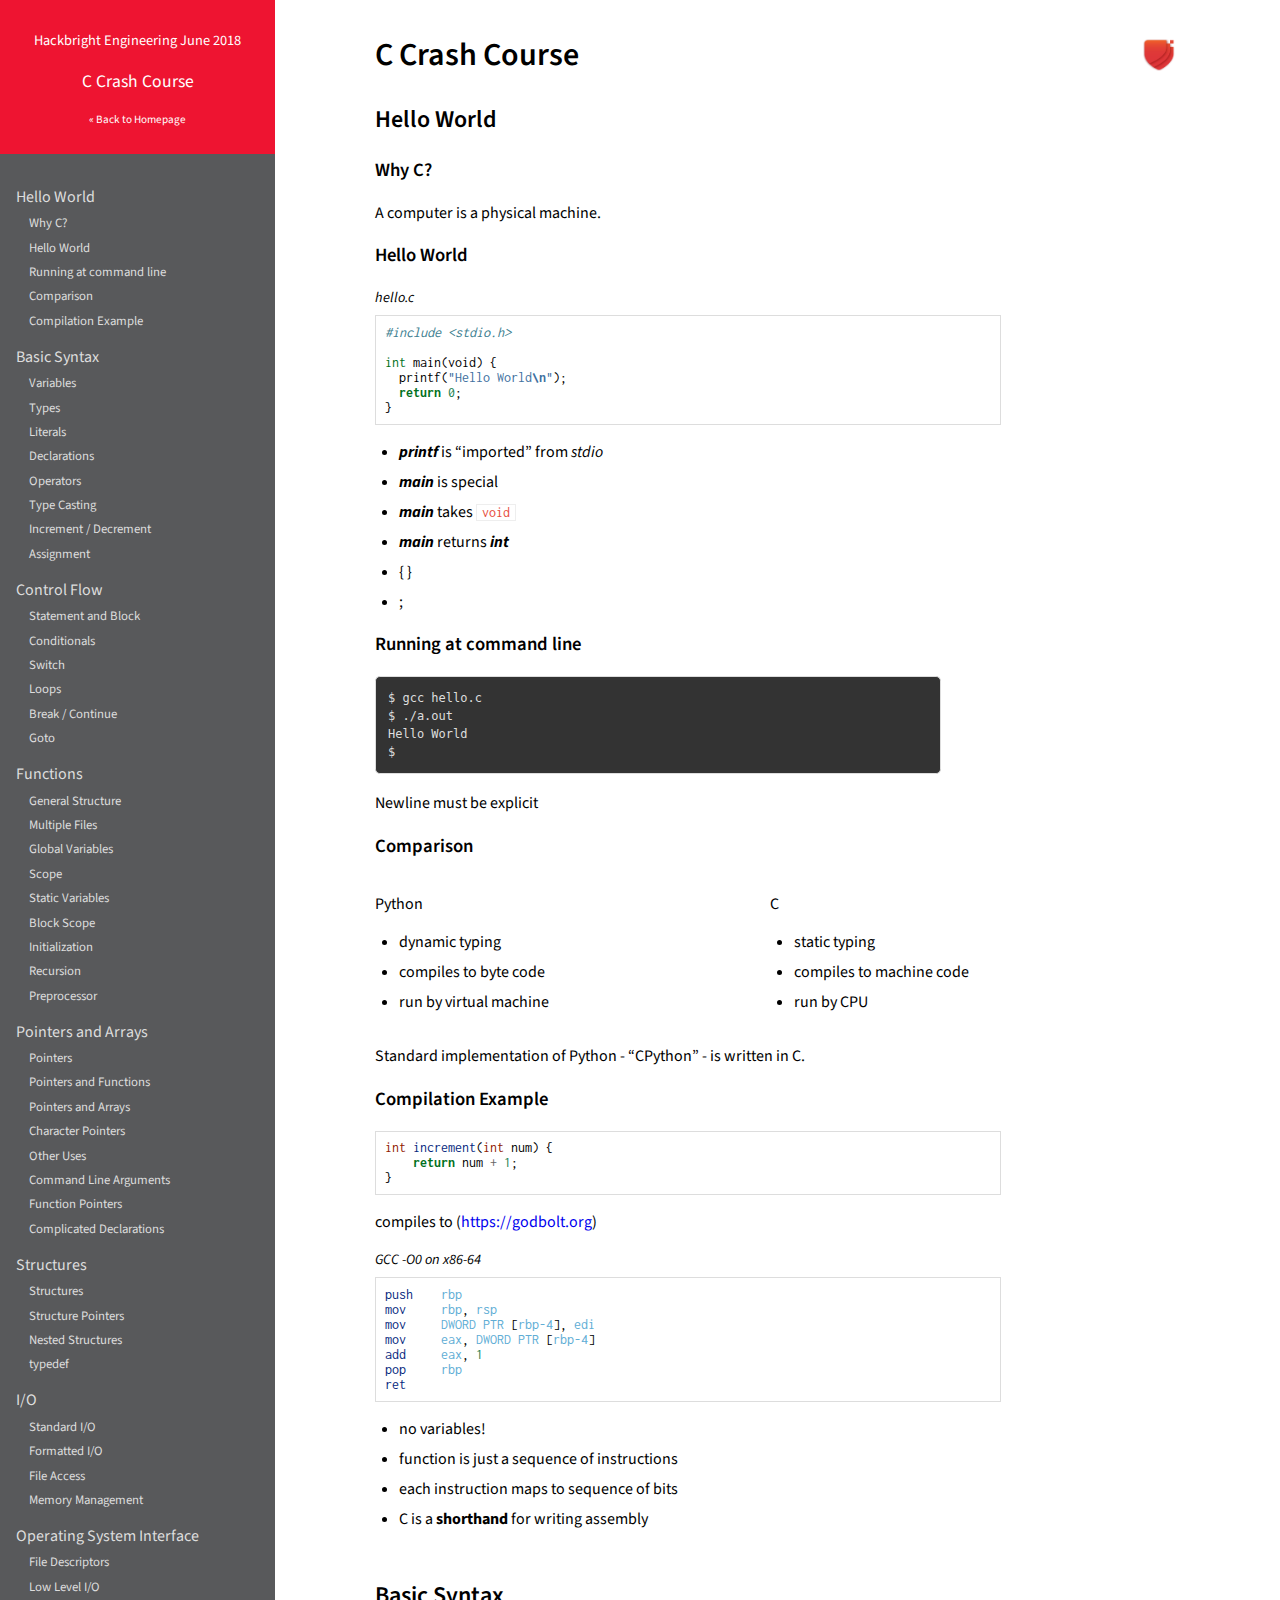
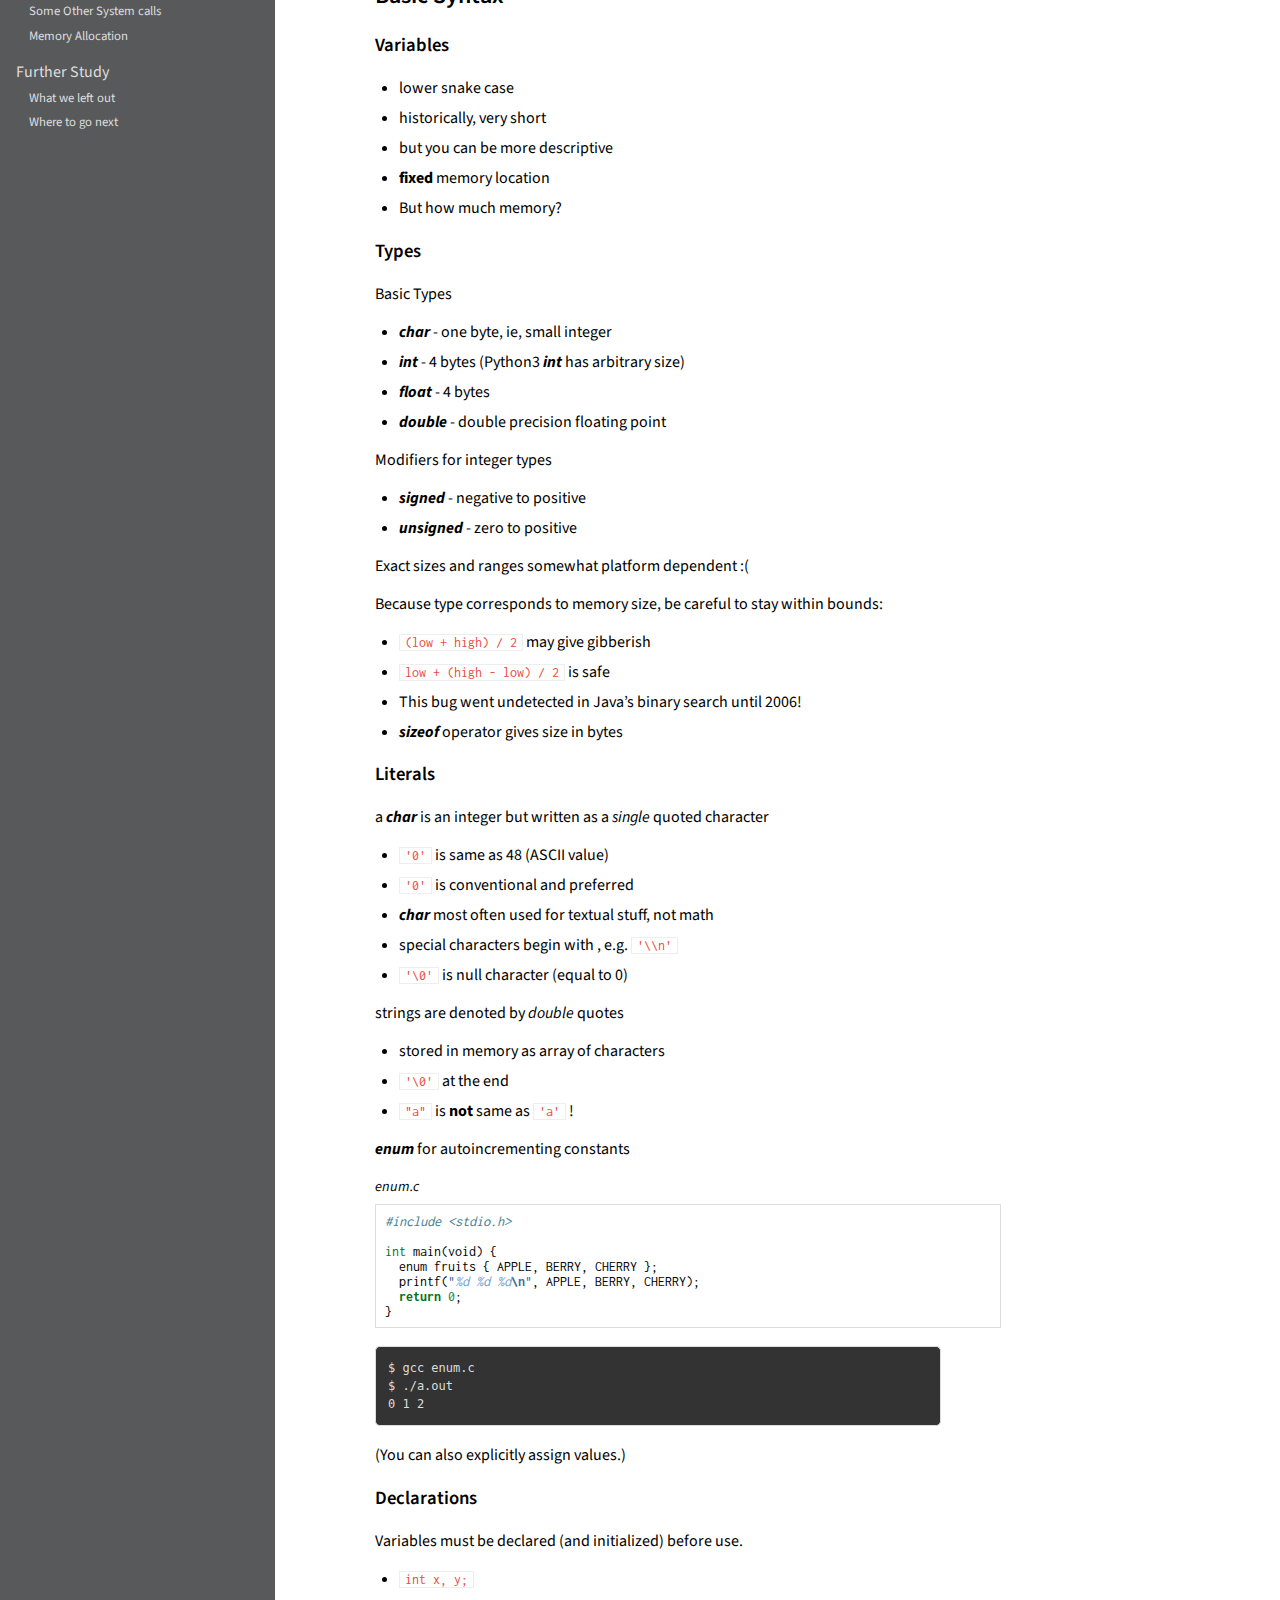
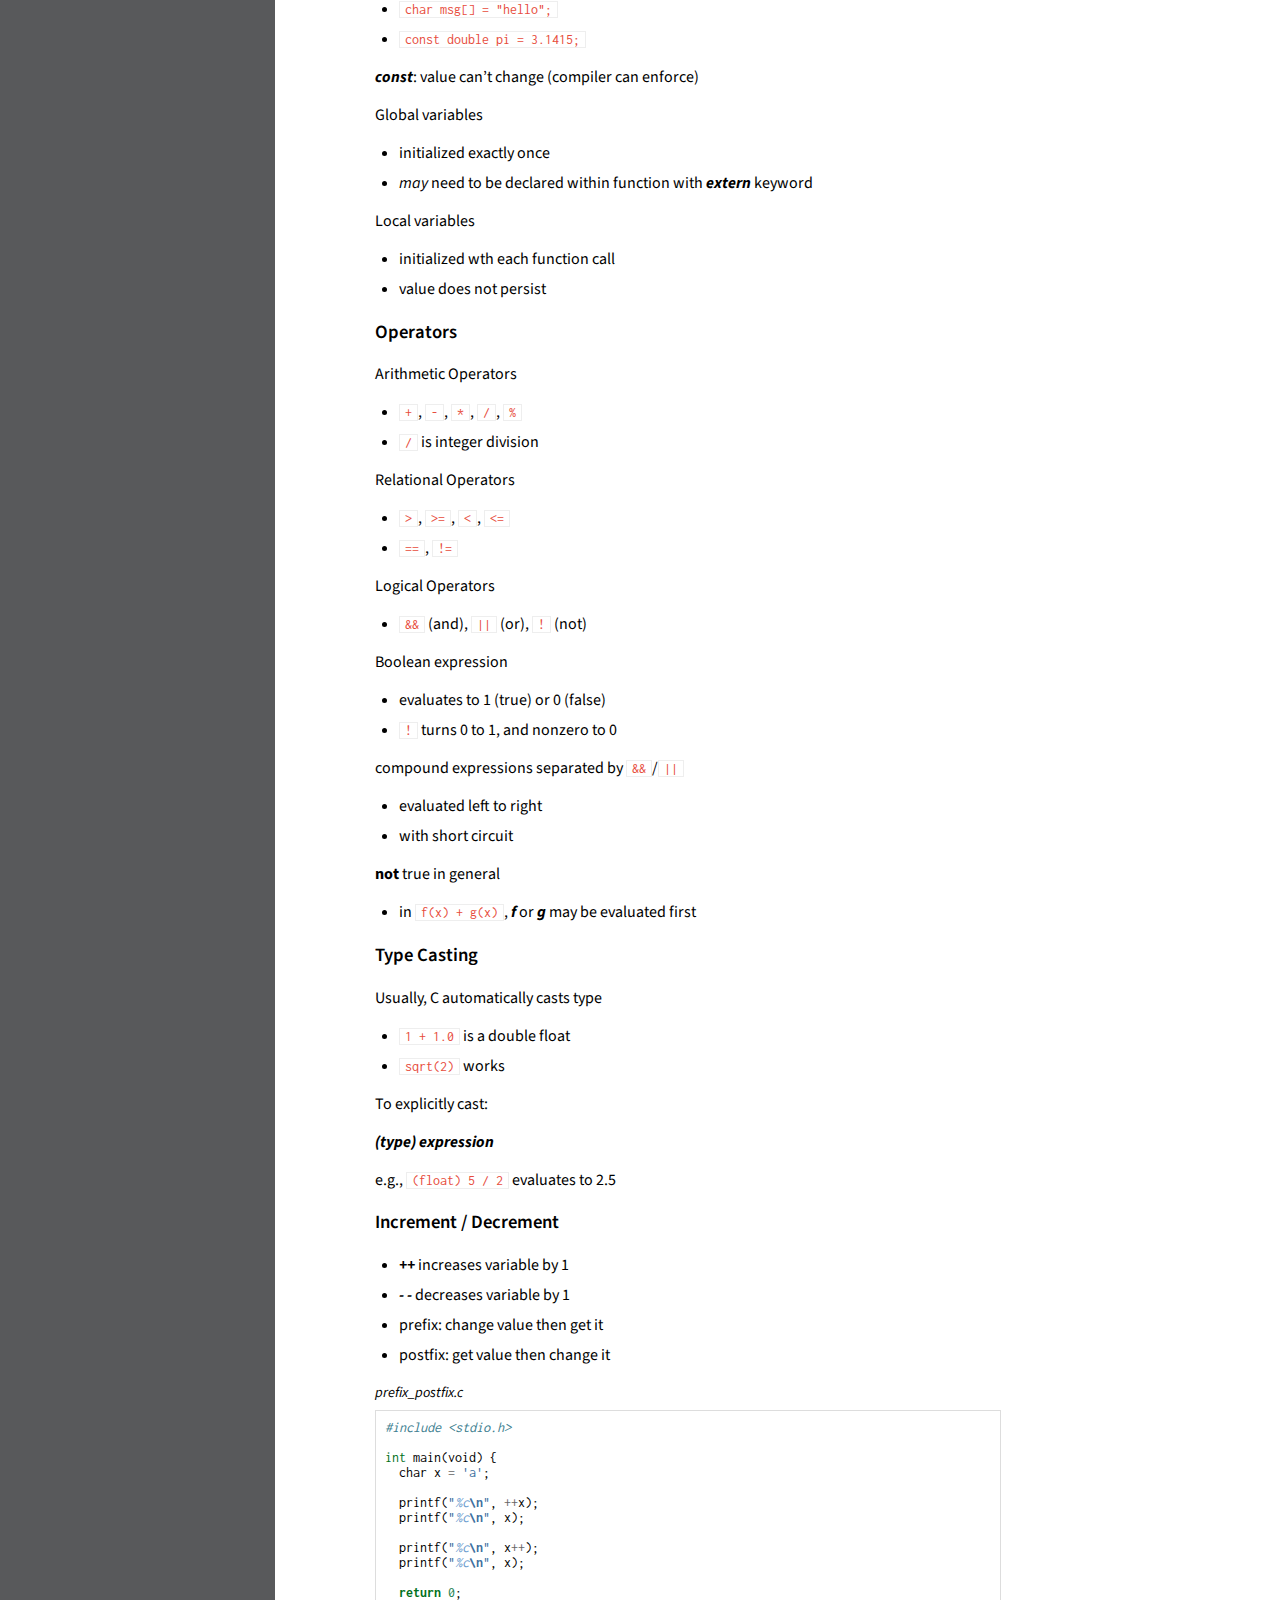
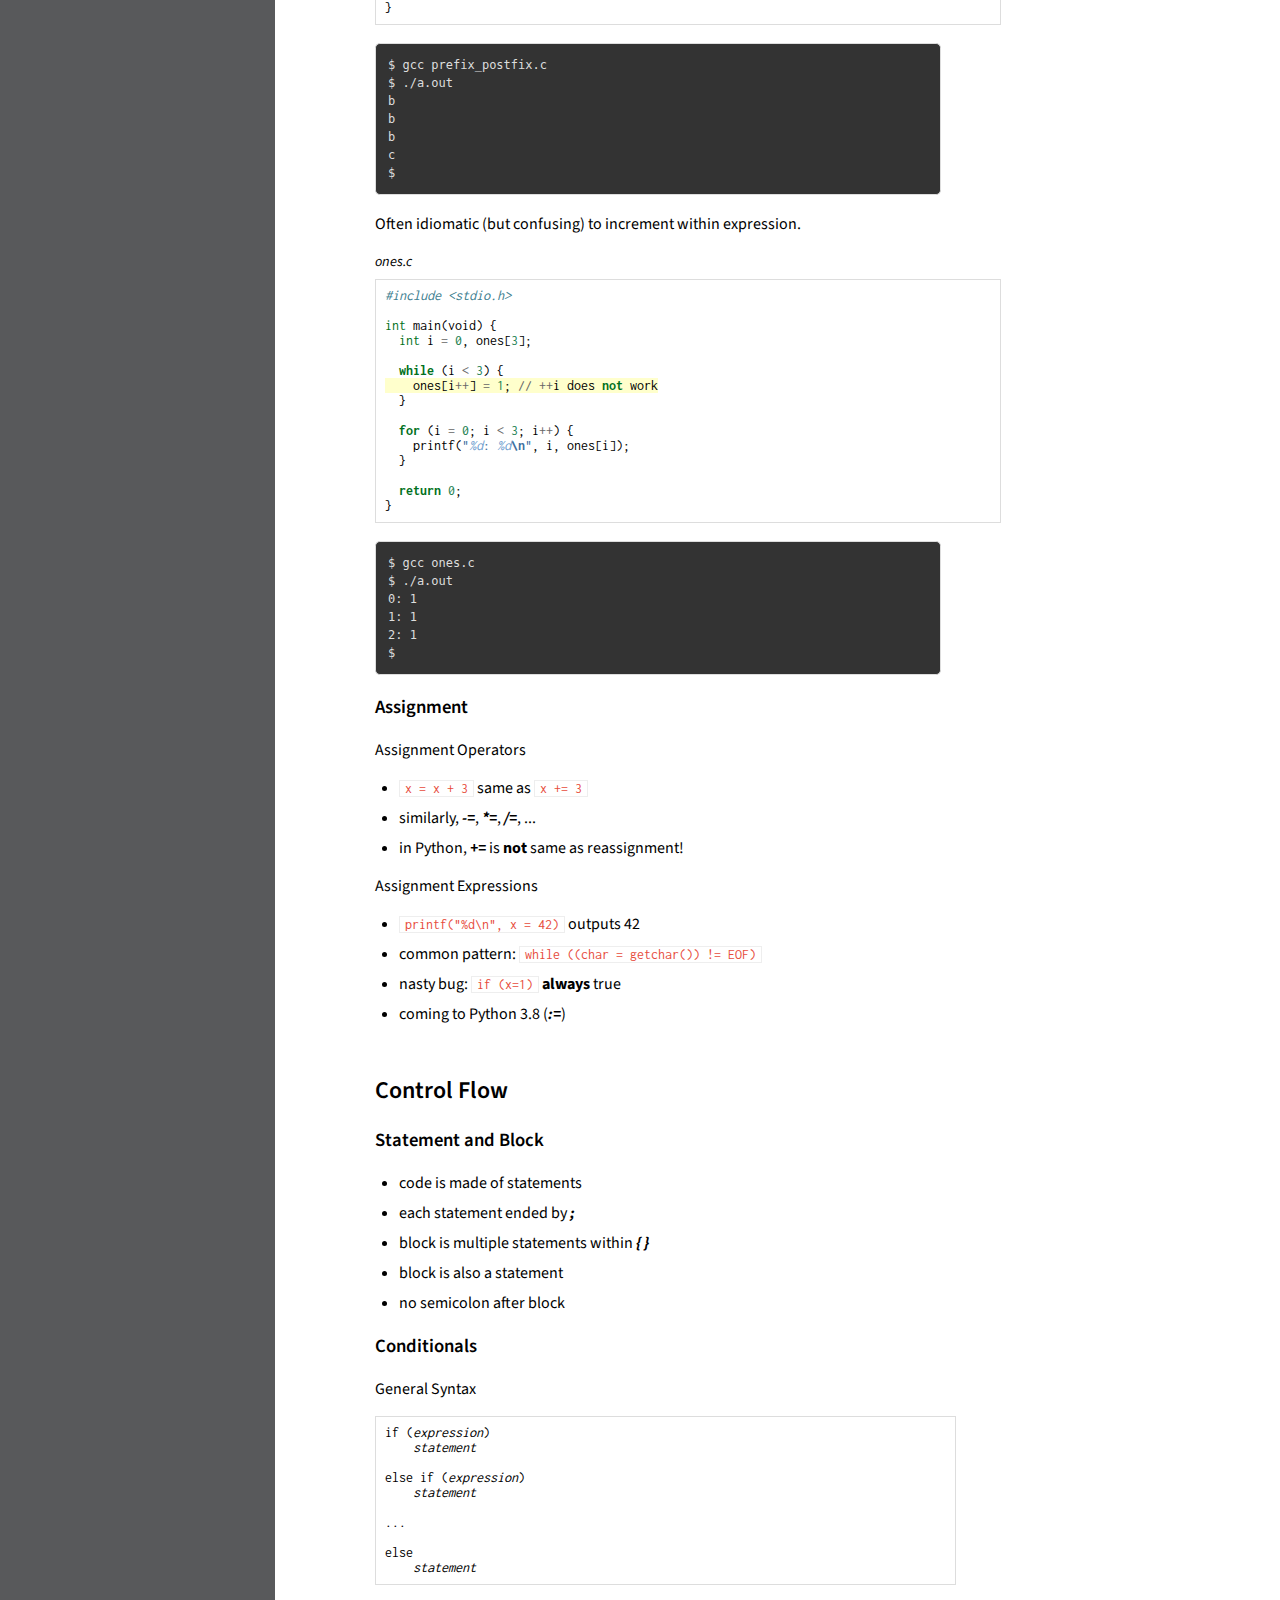
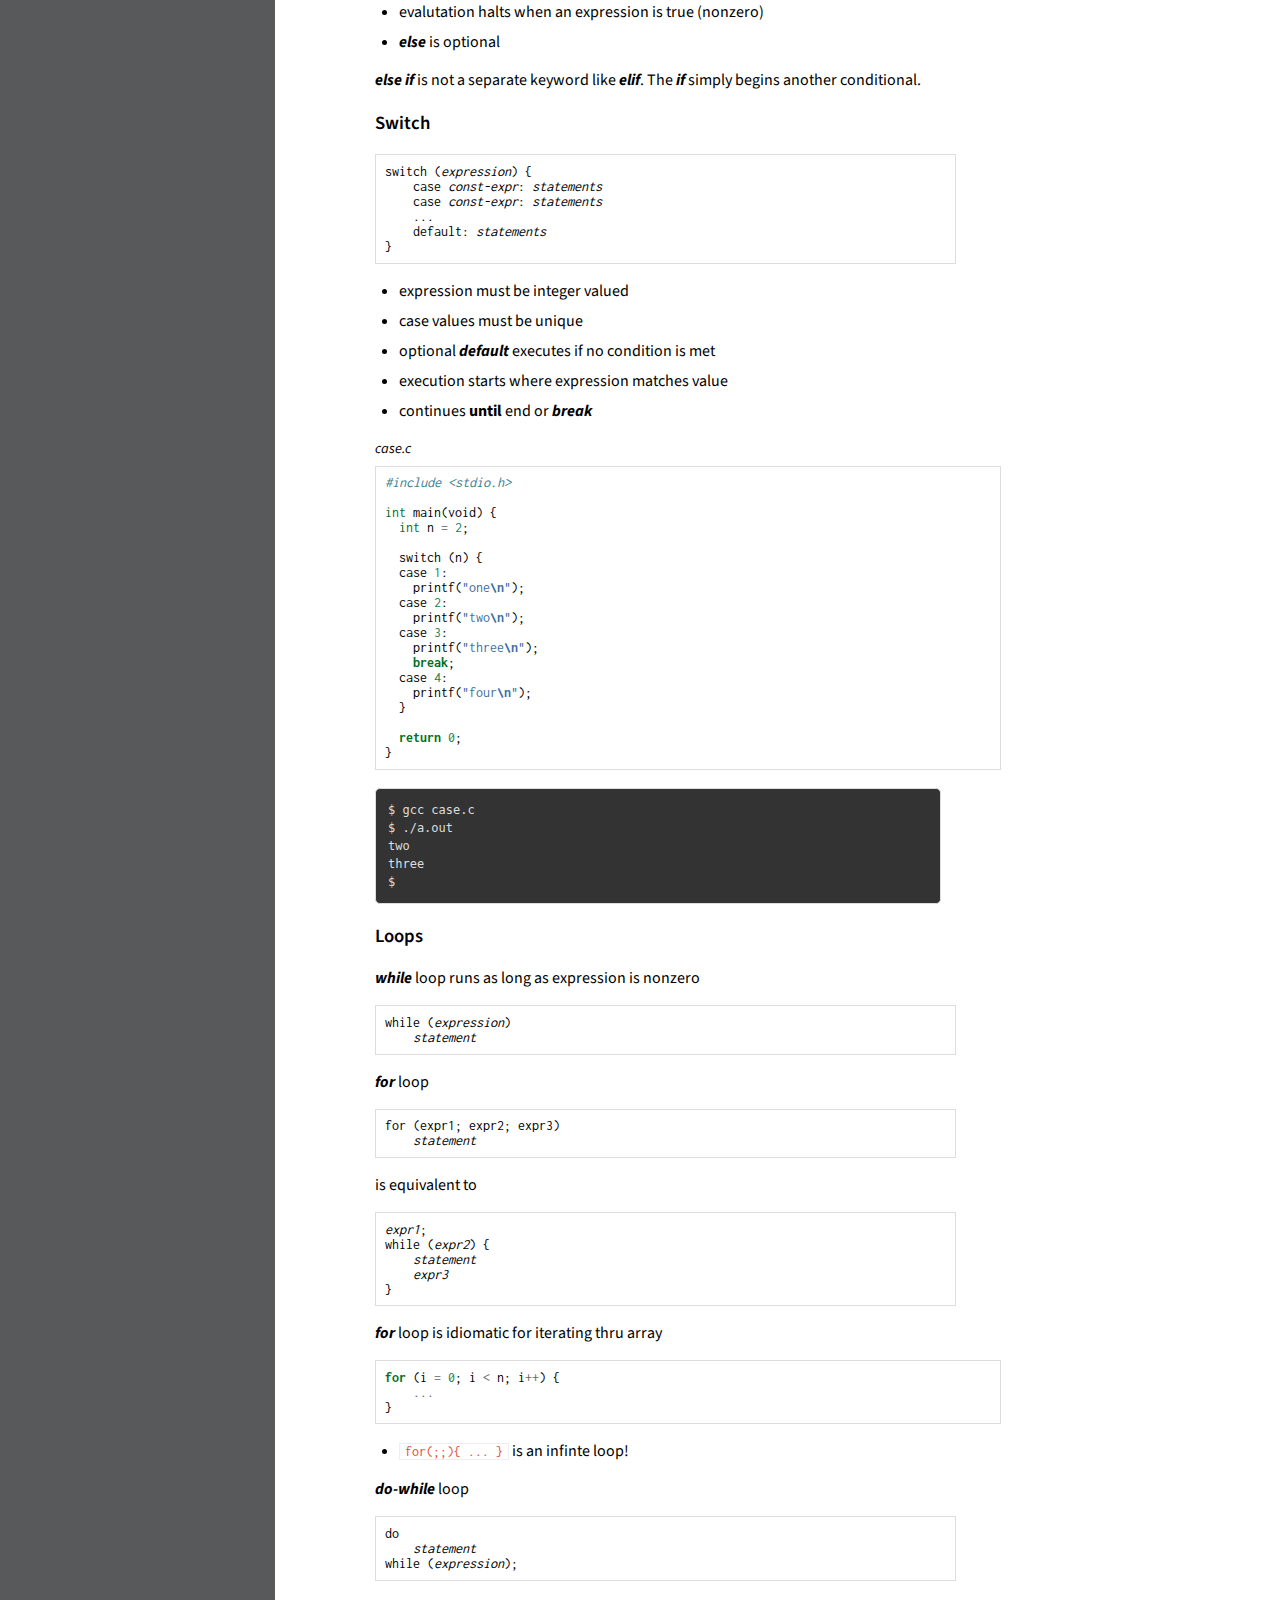
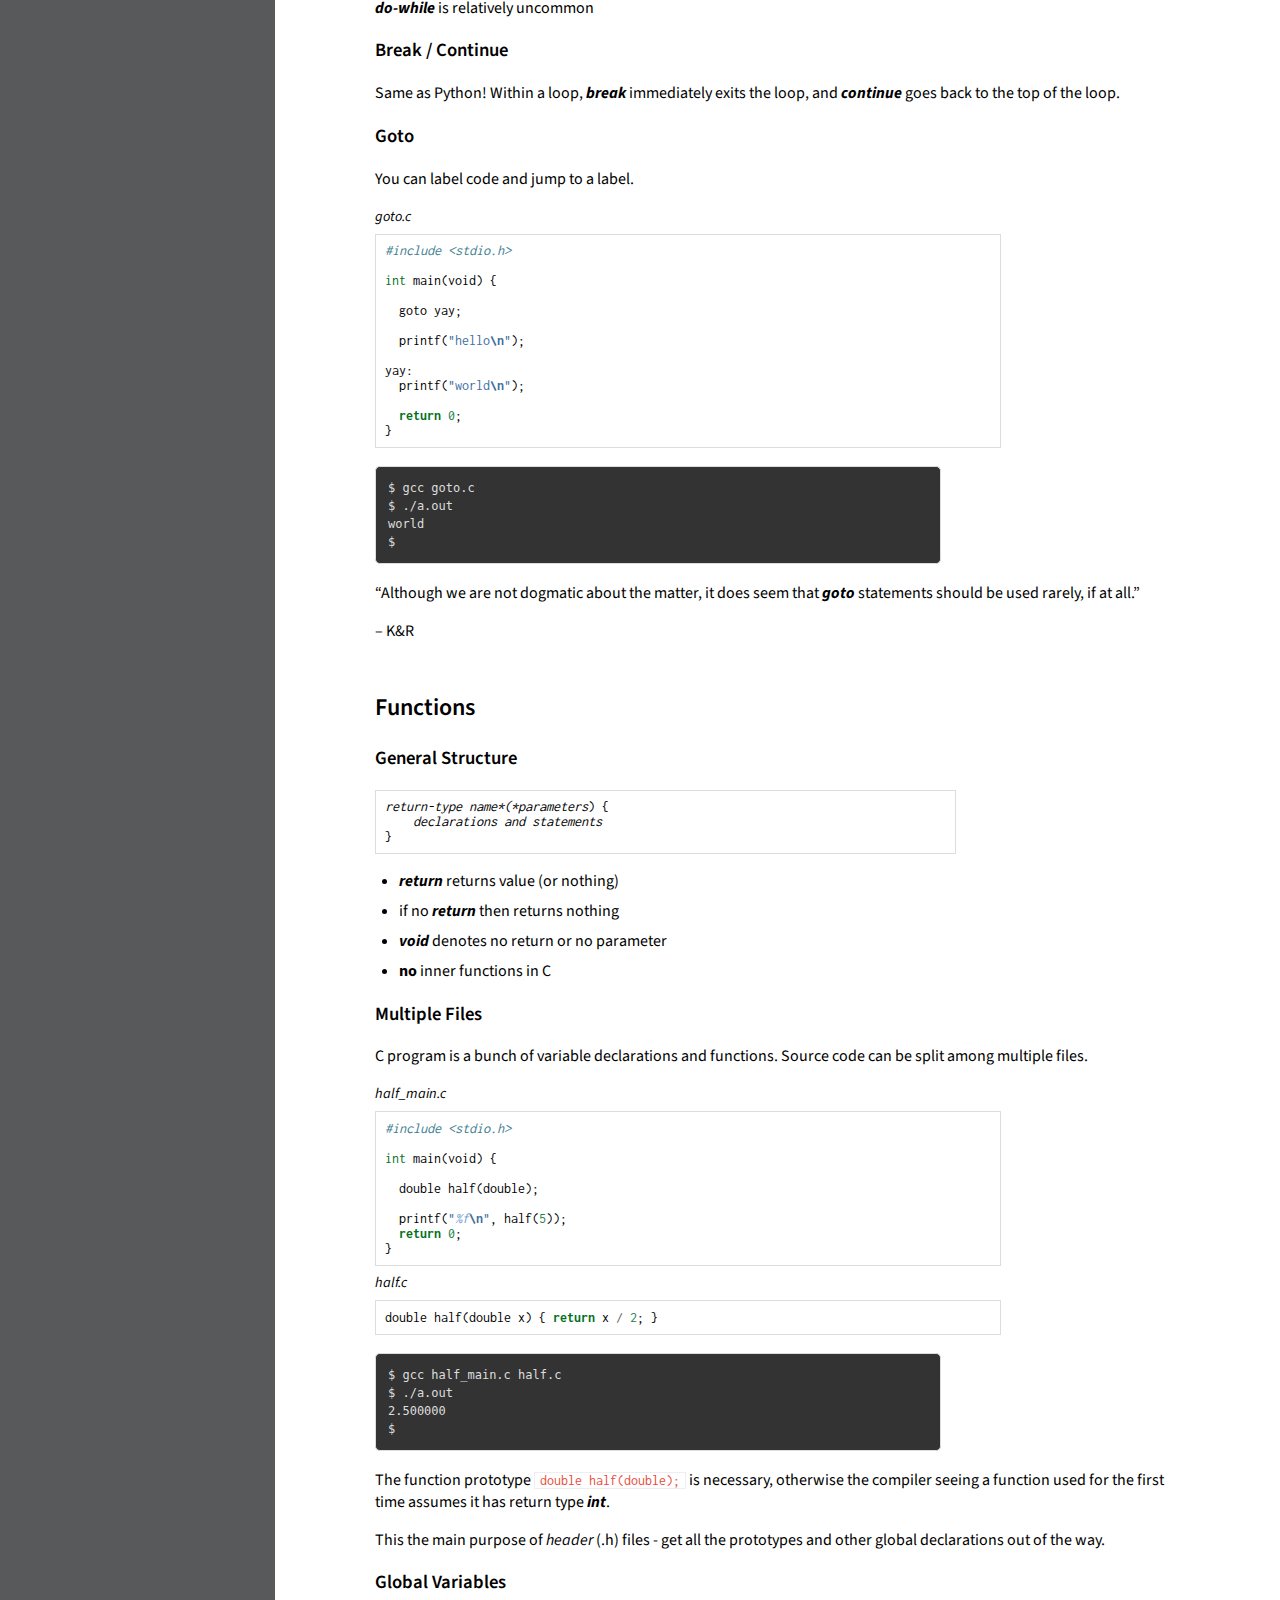
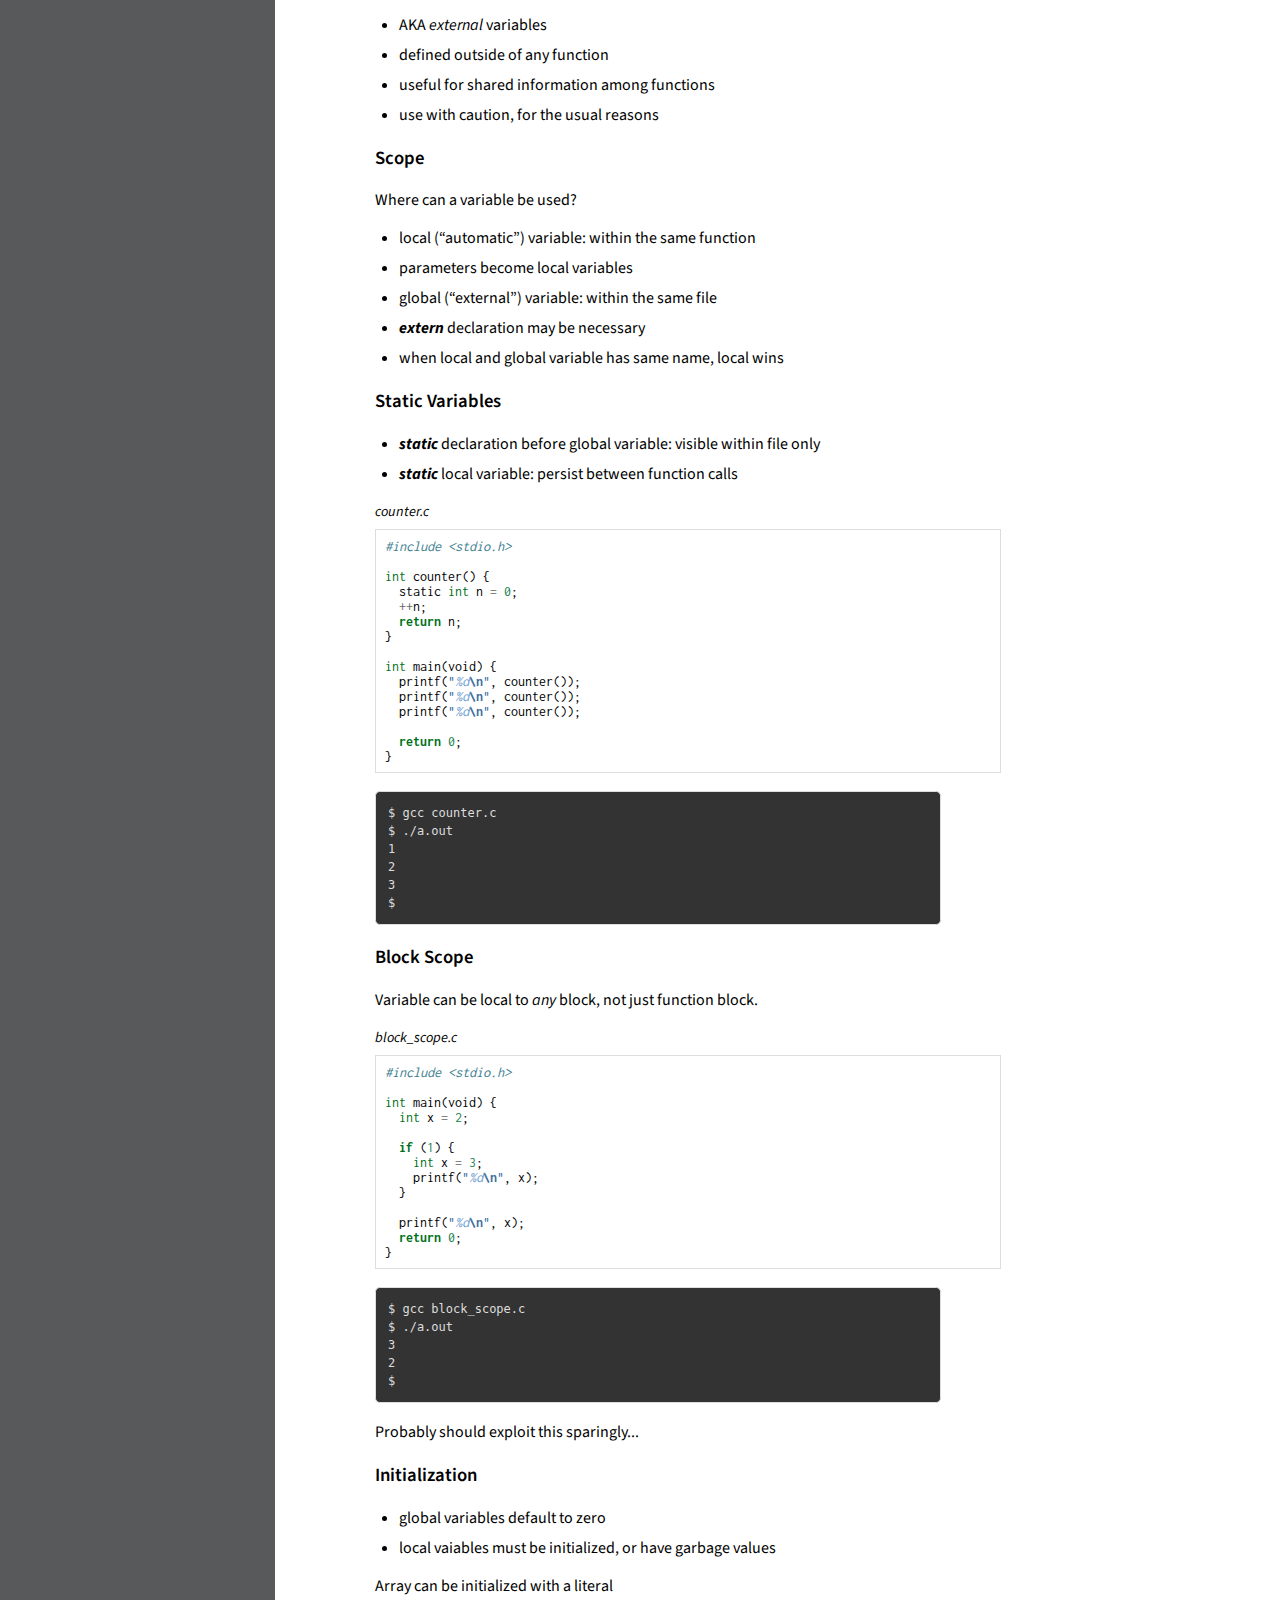
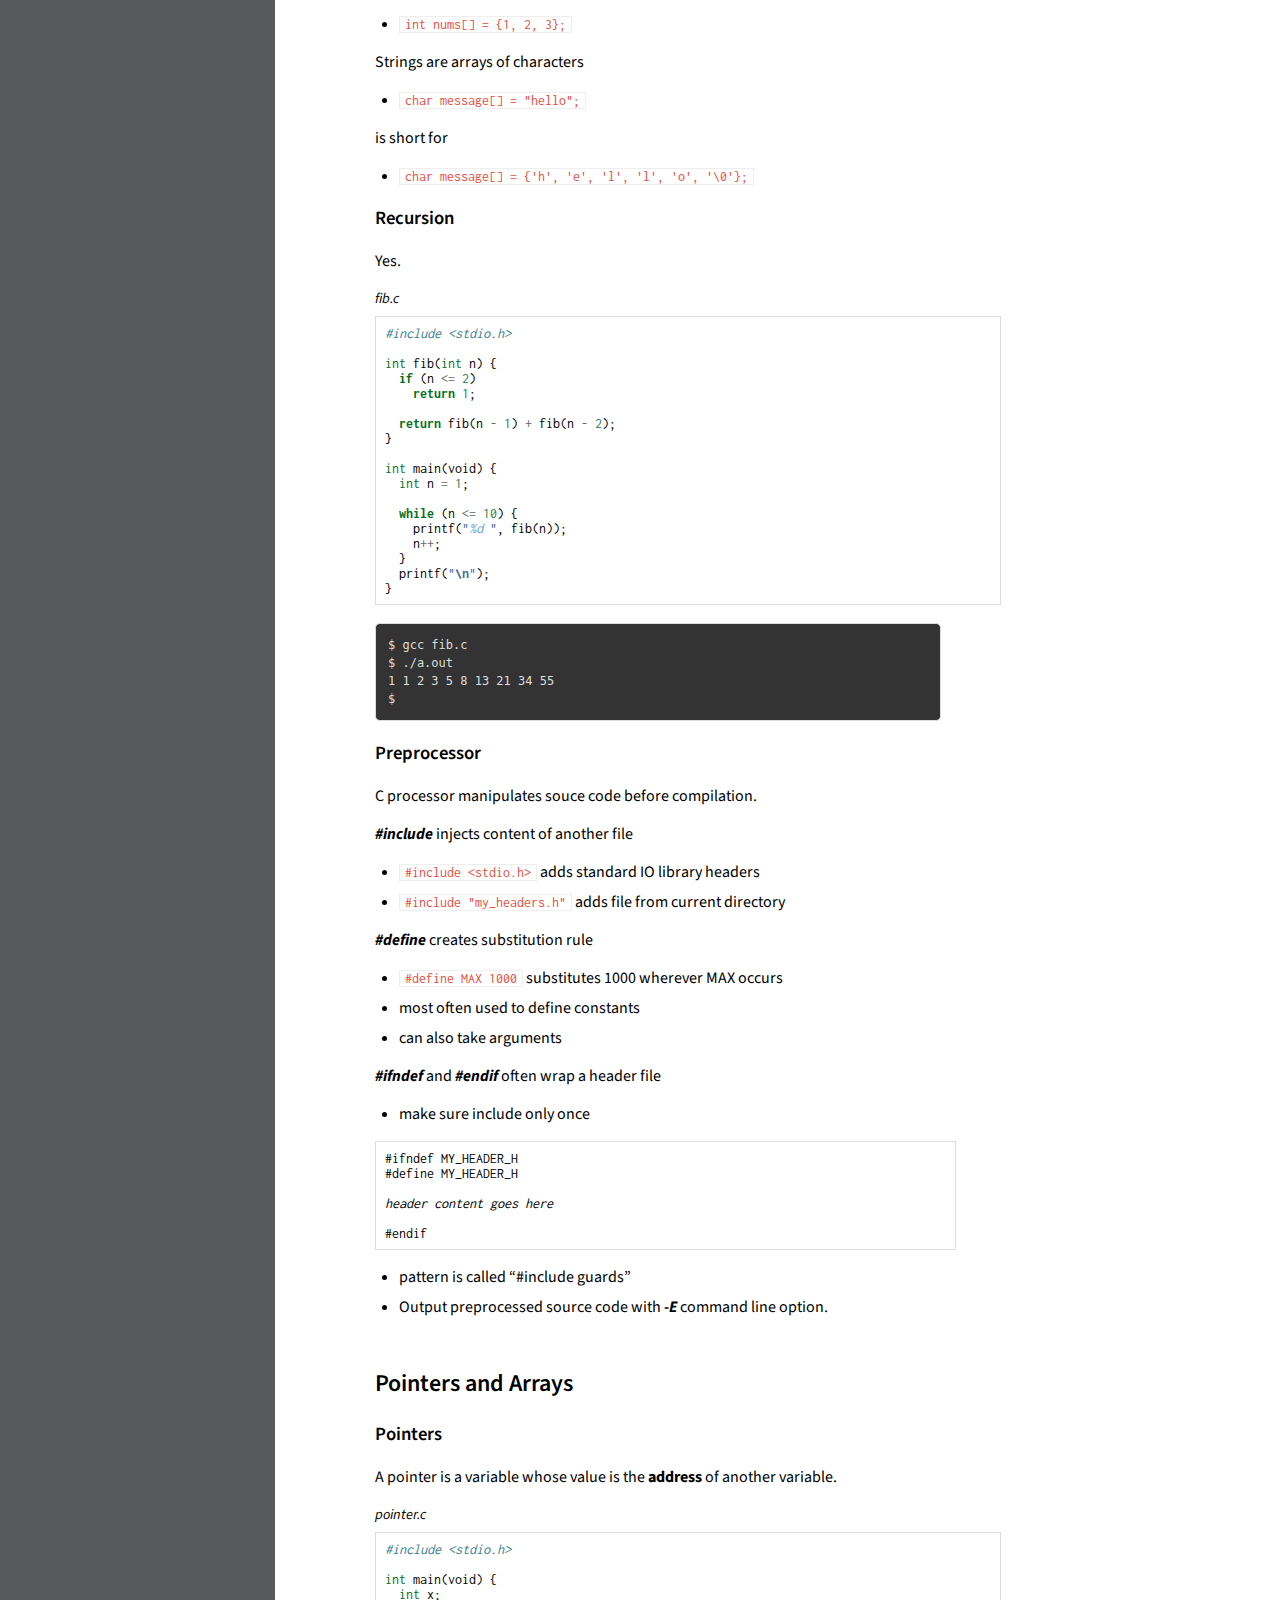
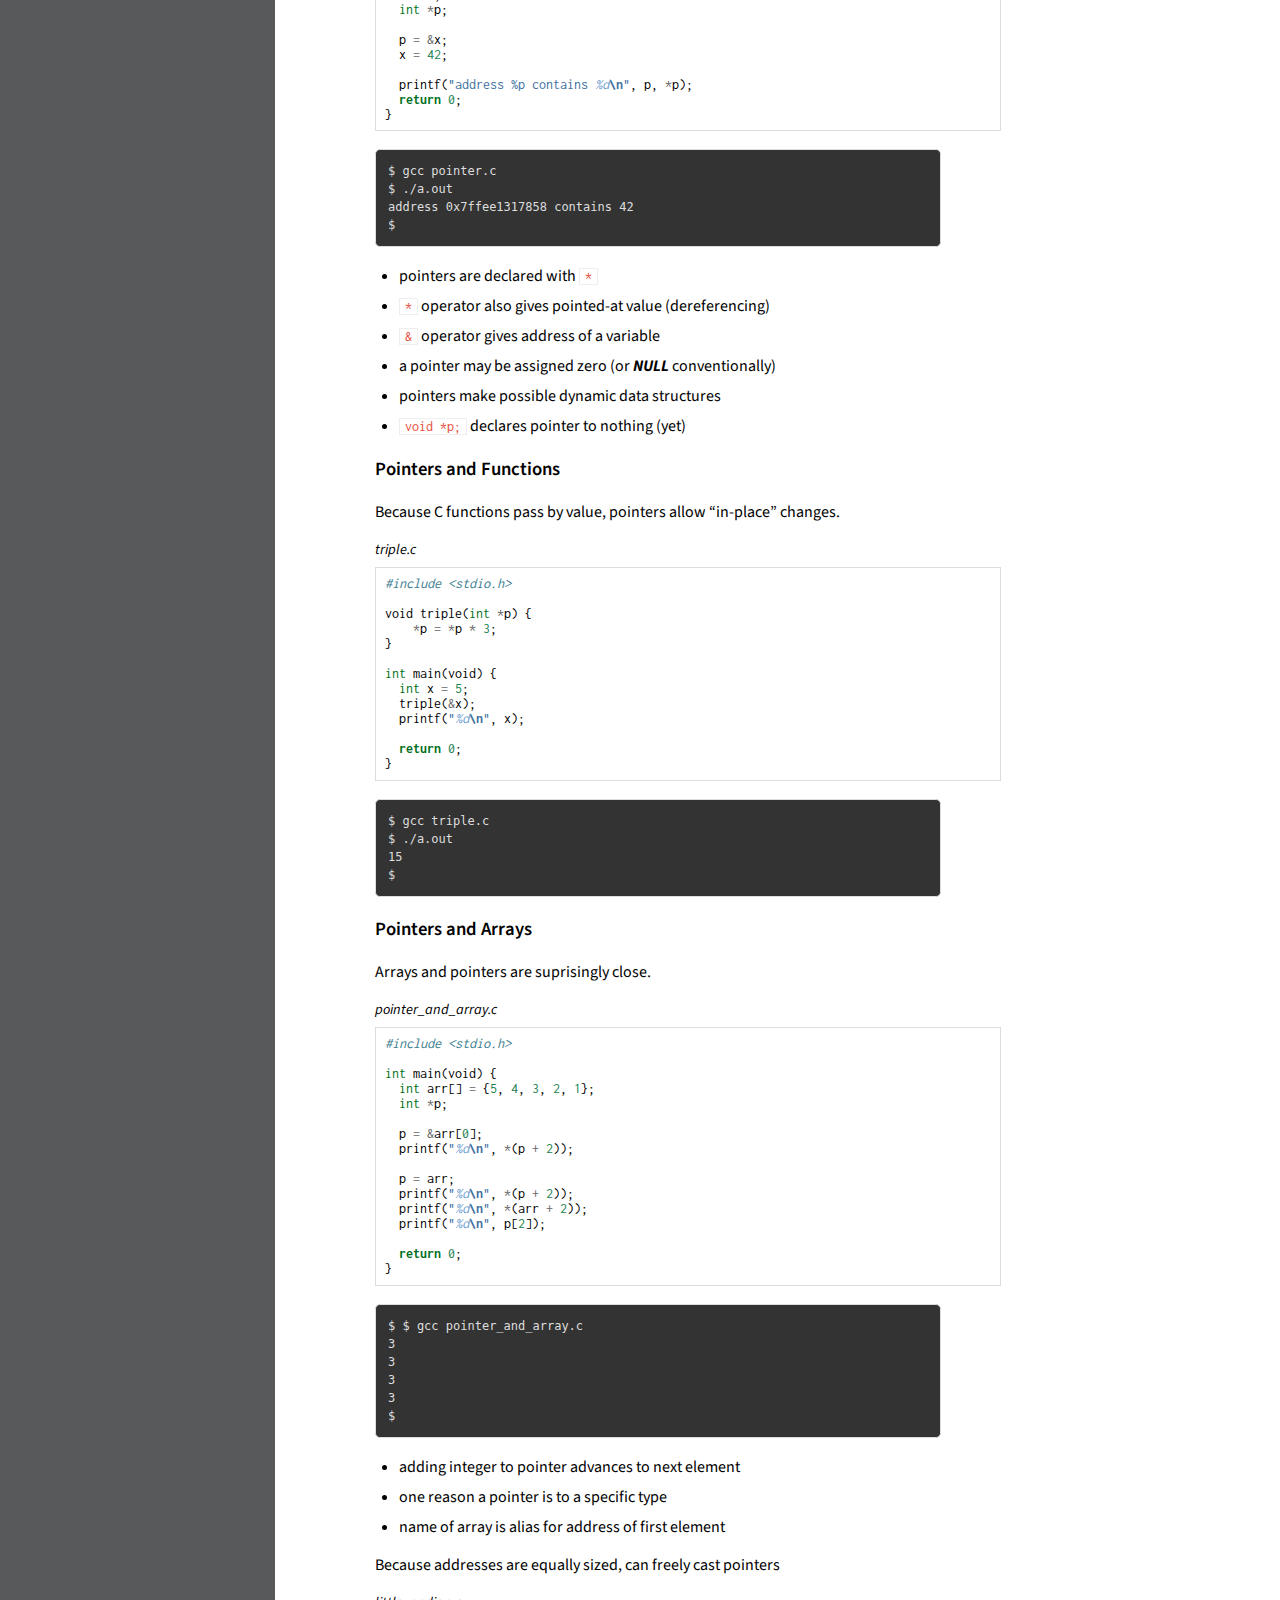
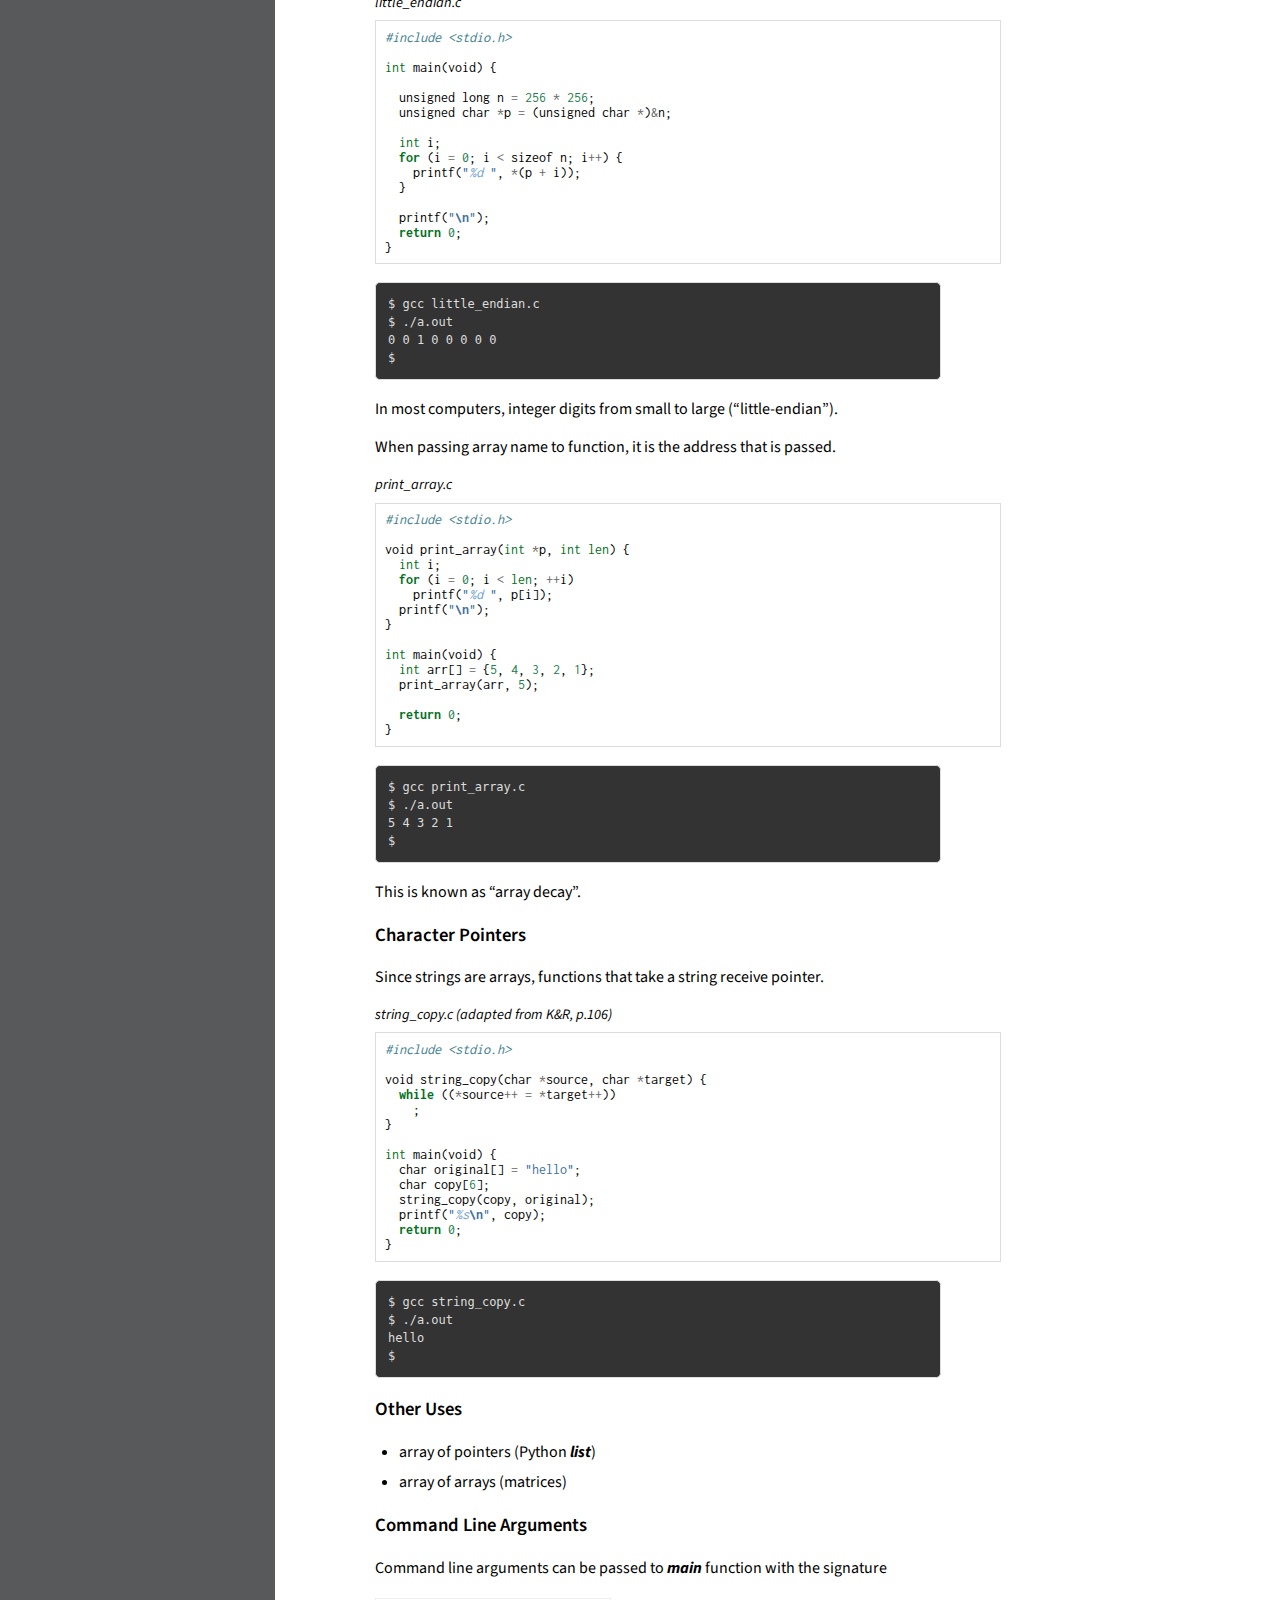
==== commit da99e90f: "add code; update html" ====
--- a/index.html
+++ b/index.html
@@ -29,7 +29,7 @@
             <ul>
 <li><a class="reference internal" href="#">C Crash Course</a><ul>
 <li><a class="reference internal" href="#hello-world">Hello World</a><ul>
-<li><a class="reference internal" href="#who-am-i">Who am I?</a></li>
+<li><a class="reference internal" href="#why-c">Why C?</a></li>
 <li><a class="reference internal" href="#id1">Hello World</a></li>
 <li><a class="reference internal" href="#running-at-command-line">Running at command line</a></li>
 <li><a class="reference internal" href="#comparison">Comparison</a></li>
@@ -117,13 +117,9 @@
 <h1>C Crash Course</h1>
 <div class="section" id="hello-world">
 <h2>Hello World</h2>
-<div class="section" id="who-am-i">
-<h3>Who am I?</h3>
-<ul class="simple">
-<li>self-taught Python programmer</li>
-<li>teacher at Hackbright Academy</li>
-<li>likes language internals</li>
-</ul>
+<div class="section" id="why-c">
+<h3>Why C?</h3>
+<p>A computer is a physical machine.</p>
 </div>
 <div class="section" id="id1">
 <h3>Hello World</h3>
@@ -182,27 +178,29 @@
 <div class="section" id="compilation-example">
 <h3>Compilation Example</h3>
 <div class="highlight-c"><div class="highlight"><pre><span></span><span class="kt">int</span> <span class="nf">increment</span><span class="p">(</span><span class="kt">int</span> <span class="n">num</span><span class="p">)</span> <span class="p">{</span>
-        <span class="k">return</span> <span class="n">num</span> <span class="o">+</span> <span class="mi">1</span><span class="p">;</span>
-<span class="p">}</span>
-</pre></div>
-</div>
-<p>compiles to</p>
-<div class="highlight-asm"><div class="highlight"><pre><span></span><span class="nf">addiu</span>   <span class="no">$sp</span><span class="p">,</span><span class="no">$sp</span><span class="p">,-</span><span class="mi">8</span>
-<span class="nf">sw</span>      <span class="no">$fp</span><span class="p">,</span><span class="mi">4</span><span class="p">(</span><span class="no">$sp</span><span class="p">)</span>
-<span class="nf">move</span>    <span class="no">$fp</span><span class="p">,</span><span class="no">$sp</span>
-<span class="nf">sw</span>      <span class="no">$4</span><span class="p">,</span><span class="mi">8</span><span class="p">(</span><span class="no">$fp</span><span class="p">)</span>
-<span class="nf">lw</span>      <span class="no">$2</span><span class="p">,</span><span class="mi">8</span><span class="p">(</span><span class="no">$fp</span><span class="p">)</span>
-<span class="nf">movz</span>    <span class="no">$31</span><span class="p">,</span><span class="no">$31</span><span class="p">,</span><span class="no">$0</span>
-<span class="nf">nop</span>
-<span class="nf">addiu</span>   <span class="no">$2</span><span class="p">,</span><span class="no">$2</span><span class="p">,</span><span class="mi">1</span>
-<span class="nf">move</span>    <span class="no">$sp</span><span class="p">,</span><span class="no">$fp</span>
-<span class="nf">lw</span>      <span class="no">$fp</span><span class="p">,</span><span class="mi">4</span><span class="p">(</span><span class="no">$sp</span><span class="p">)</span>
-<span class="nf">addiu</span>   <span class="no">$sp</span><span class="p">,</span><span class="no">$sp</span><span class="p">,</span><span class="mi">8</span>
-<span class="nf">j</span>       <span class="no">$31</span>
-<span class="nf">nop</span>
-</pre></div>
-</div>
-<p>No variables!</p>
+    <span class="k">return</span> <span class="n">num</span> <span class="o">+</span> <span class="mi">1</span><span class="p">;</span>
+<span class="p">}</span>
+</pre></div>
+</div>
+<p>compiles to (<a class="reference external" href="https://godbolt.org">https://godbolt.org</a>)</p>
+<div class="literal-block-wrapper docutils container" id="id5">
+<div class="code-block-caption"><span class="caption-text">GCC -O0 on x86-64</span></div>
+<div class="highlight-asm"><div class="highlight"><pre><span></span><span class="nf">push</span>    <span class="no">rbp</span>
+<span class="nf">mov</span>     <span class="no">rbp</span><span class="p">,</span> <span class="no">rsp</span>
+<span class="nf">mov</span>     <span class="no">DWORD</span> <span class="no">PTR</span> <span class="p">[</span><span class="no">rbp-4</span><span class="p">],</span> <span class="no">edi</span>
+<span class="nf">mov</span>     <span class="no">eax</span><span class="p">,</span> <span class="no">DWORD</span> <span class="no">PTR</span> <span class="p">[</span><span class="no">rbp-4</span><span class="p">]</span>
+<span class="nf">add</span>     <span class="no">eax</span><span class="p">,</span> <span class="mi">1</span>
+<span class="nf">pop</span>     <span class="no">rbp</span>
+<span class="nf">ret</span>
+</pre></div>
+</div>
+</div>
+<ul class="simple">
+<li>no variables!</li>
+<li>function is just a sequence of instructions</li>
+<li>each instruction maps to sequence of bits</li>
+<li>C is a <strong>shorthand</strong> for writing assembly</li>
+</ul>
 </div>
 </div>
 <div class="section" id="basic-syntax">
@@ -257,7 +255,7 @@
 <li><code class="docutils literal"><span class="pre">&quot;a&quot;</span></code> is <strong>not</strong> same as <code class="docutils literal"><span class="pre">'a'</span></code> !</li>
 </ul>
 <p><cite>enum</cite> for autoincrementing constants</p>
-<div class="literal-block-wrapper docutils container" id="id5">
+<div class="literal-block-wrapper docutils container" id="id6">
 <div class="code-block-caption"><span class="caption-text">enum.c</span></div>
 <div class="highlight-default"><div class="highlight"><pre><span></span><span class="c1">#include &lt;stdio.h&gt;</span>
 
@@ -279,10 +277,11 @@
 <div class="section" id="declarations">
 <h3>Declarations</h3>
 <p>Variables must be declared (and initialized) before use.</p>
-<blockquote>
-<div><code class="docutils literal"><span class="pre">int</span> <span class="pre">x,</span> <span class="pre">y;</span></code>
-<code class="docutils literal"><span class="pre">char</span> <span class="pre">msg[]</span> <span class="pre">=</span> <span class="pre">&quot;hello&quot;;</span></code>
-<code class="docutils literal"><span class="pre">const</span> <span class="pre">double</span> <span class="pre">pi</span> <span class="pre">=</span> <span class="pre">3.1415;</span></code></div></blockquote>
+<ul class="simple">
+<li><code class="docutils literal"><span class="pre">int</span> <span class="pre">x,</span> <span class="pre">y;</span></code></li>
+<li><code class="docutils literal"><span class="pre">char</span> <span class="pre">msg[]</span> <span class="pre">=</span> <span class="pre">&quot;hello&quot;;</span></code></li>
+<li><code class="docutils literal"><span class="pre">const</span> <span class="pre">double</span> <span class="pre">pi</span> <span class="pre">=</span> <span class="pre">3.1415;</span></code></li>
+</ul>
 <p><cite>const</cite>: value can&#8217;t change (compiler can enforce)</p>
 <p>Global variables</p>
 <ul class="simple">
@@ -311,8 +310,9 @@
 <ul class="simple">
 <li><code class="docutils literal"><span class="pre">&amp;&amp;</span></code> (and), <code class="docutils literal"><span class="pre">||</span></code> (or), <code class="docutils literal"><span class="pre">!</span></code> (not)</li>
 </ul>
-<ul class="simple">
-<li>Boolean expression evaluates to 1 (true) or 0 (false)</li>
+<p>Boolean expression</p>
+<ul class="simple">
+<li>evaluates to 1 (true) or 0 (false)</li>
 <li><code class="docutils literal"><span class="pre">!</span></code> turns 0 to 1, and nonzero to 0</li>
 </ul>
 <p>compound expressions separated by <code class="docutils literal"><span class="pre">&amp;&amp;</span></code>/<code class="docutils literal"><span class="pre">||</span></code></p>
@@ -333,21 +333,18 @@
 <li><code class="docutils literal"><span class="pre">sqrt(2)</span></code> works</li>
 </ul>
 <p>To explicitly cast:</p>
-<blockquote>
-<div><p><cite>(type) expression</cite></p>
+<p><cite>(type) expression</cite></p>
 <p>e.g., <code class="docutils literal"><span class="pre">(float)</span> <span class="pre">5</span> <span class="pre">/</span> <span class="pre">2</span></code> evaluates to 2.5</p>
-</div></blockquote>
 </div>
 <div class="section" id="increment-decrement">
 <h3>Increment / Decrement</h3>
-<p><code class="docutils literal"><span class="pre">++</span></code> increases variable by 1</p>
-<p><code class="docutils literal"><span class="pre">--</span></code> decresses variable by 1</p>
-<p>Can be either prefix or postfix</p>
-<ul class="simple">
+<ul class="simple">
+<li><cite>++</cite> increases variable by 1</li>
+<li><cite>- -</cite> decreases variable by 1</li>
 <li>prefix: change value then get it</li>
 <li>postfix: get value then change it</li>
 </ul>
-<div class="literal-block-wrapper docutils container" id="id6">
+<div class="literal-block-wrapper docutils container" id="id7">
 <div class="code-block-caption"><span class="caption-text">prefix_postfix.c</span></div>
 <div class="highlight-default"><div class="highlight"><pre><span></span><span class="c1">#include &lt;stdio.h&gt;</span>
 
@@ -375,7 +372,7 @@
 </pre></div>
 </div>
 <p>Often idiomatic (but confusing) to increment within expression.</p>
-<div class="literal-block-wrapper docutils container" id="id7">
+<div class="literal-block-wrapper docutils container" id="id8">
 <div class="code-block-caption"><span class="caption-text">ones.c</span></div>
 <div class="highlight-default"><div class="highlight"><pre><span></span><span class="c1">#include &lt;stdio.h&gt;</span>
 
@@ -409,15 +406,15 @@
 <p>Assignment Operators</p>
 <ul class="simple">
 <li><code class="docutils literal"><span class="pre">x</span> <span class="pre">=</span> <span class="pre">x</span> <span class="pre">+</span> <span class="pre">3</span></code> same as <code class="docutils literal"><span class="pre">x</span> <span class="pre">+=</span> <span class="pre">3</span></code></li>
-<li>similarly, <code class="docutils literal"><span class="pre">-=</span></code>, <code class="docutils literal"><span class="pre">*=</span></code>, <code class="docutils literal"><span class="pre">/=</span></code>, etc.</li>
-<li>in Python, <code class="docutils literal"><span class="pre">+=</span></code> is <strong>not</strong> same as reassignment!</li>
+<li>similarly, <cite>-=</cite>, <cite>*=</cite>, <cite>/=</cite>, ...</li>
+<li>in Python, <cite>+=</cite> is <strong>not</strong> same as reassignment!</li>
 </ul>
 <p>Assignment Expressions</p>
 <ul class="simple">
 <li><code class="docutils literal"><span class="pre">printf(&quot;%d\n&quot;,</span> <span class="pre">x</span> <span class="pre">=</span> <span class="pre">42)</span></code> outputs 42</li>
 <li>common pattern: <code class="docutils literal"><span class="pre">while</span> <span class="pre">((char</span> <span class="pre">=</span> <span class="pre">getchar())</span> <span class="pre">!=</span> <span class="pre">EOF)</span></code></li>
 <li>nasty bug: <code class="docutils literal"><span class="pre">if</span> <span class="pre">(x=1)</span></code> <strong>always</strong> true</li>
-<li>coming to Python 3.8 (<code class="docutils literal"><span class="pre">:=</span></code>)</li>
+<li>coming to Python 3.8 (<cite>:=</cite>)</li>
 </ul>
 </div>
 </div>
@@ -427,8 +424,8 @@
 <h3>Statement and Block</h3>
 <ul class="simple">
 <li>code is made of statements</li>
-<li>each statement ended by <code class="docutils literal"><span class="pre">;</span></code></li>
-<li>block is multiple statements within <code class="docutils literal"><span class="pre">{</span> <span class="pre">}</span></code></li>
+<li>each statement ended by <cite>;</cite></li>
+<li>block is multiple statements within <cite>{ }</cite></li>
 <li>block is also a statement</li>
 <li>no semicolon after block</li>
 </ul>
@@ -450,10 +447,10 @@
 </pre>
 <ul class="simple">
 <li>evalutation halts when an expression is true (nonzero)</li>
-<li><code class="docutils literal"><span class="pre">else</span></code> is optional</li>
-</ul>
-<p>Note that <code class="docutils literal"><span class="pre">else</span> <span class="pre">if</span></code> is not a separate keyword like <code class="docutils literal"><span class="pre">elif</span></code>.
-The <code class="docutils literal"><span class="pre">if</span></code> simply begins another conditional.</p>
+<li><cite>else</cite> is optional</li>
+</ul>
+<p><cite>else if</cite> is not a separate keyword like <cite>elif</cite>.
+The <cite>if</cite> simply begins another conditional.</p>
 </div>
 <div class="section" id="switch">
 <h3>Switch</h3>
@@ -468,11 +465,11 @@
 <ul class="simple">
 <li>expression must be integer valued</li>
 <li>case values must be unique</li>
-<li>optional <code class="docutils literal"><span class="pre">default</span></code> executes if no condition is met</li>
+<li>optional <cite>default</cite> executes if no condition is met</li>
 <li>execution starts where expression matches value</li>
-<li>continues <strong>until</strong> end or <code class="docutils literal"><span class="pre">break</span></code></li>
-</ul>
-<div class="literal-block-wrapper docutils container" id="id8">
+<li>continues <strong>until</strong> end or <cite>break</cite></li>
+</ul>
+<div class="literal-block-wrapper docutils container" id="id9">
 <div class="code-block-caption"><span class="caption-text">case.c</span></div>
 <div class="highlight-default"><div class="highlight"><pre><span></span><span class="c1">#include &lt;stdio.h&gt;</span>
 
@@ -533,7 +530,7 @@
 <ul class="simple">
 <li><code class="docutils literal"><span class="pre">for(;;){</span> <span class="pre">...</span> <span class="pre">}</span></code> is an infinte loop!</li>
 </ul>
-<p><code class="docutils literal"><span class="pre">do-while</span></code> loop</p>
+<p><cite>do-while</cite> loop</p>
 <pre class="literal-block">
 do
     <em>statement</em>
@@ -543,13 +540,13 @@
 </div>
 <div class="section" id="break-continue">
 <h3>Break / Continue</h3>
-<p>Same as Python! Within a loop, <code class="docutils literal"><span class="pre">break</span></code> immediately exits the loop,
-and <code class="docutils literal"><span class="pre">continue</span></code> goes back to the top of the loop.</p>
+<p>Same as Python! Within a loop, <cite>break</cite> immediately exits the loop,
+and <cite>continue</cite> goes back to the top of the loop.</p>
 </div>
 <div class="section" id="goto">
 <h3>Goto</h3>
 <p>You can label code and jump to a label.</p>
-<div class="literal-block-wrapper docutils container" id="id9">
+<div class="literal-block-wrapper docutils container" id="id10">
 <div class="code-block-caption"><span class="caption-text">goto.c</span></div>
 <div class="highlight-default"><div class="highlight"><pre><span></span><span class="c1">#include &lt;stdio.h&gt;</span>
 
@@ -588,17 +585,17 @@
 }
 </pre>
 <ul class="simple">
-<li><code class="docutils literal"><span class="pre">return</span></code> returns value (or nothing)</li>
-<li>if no <code class="docutils literal"><span class="pre">return</span></code> then returns nothing</li>
-<li><code class="docutils literal"><span class="pre">void</span></code> denotes no return or no parameter</li>
-<li><strong>no</strong> nested functions in C, ie, not first class object</li>
+<li><cite>return</cite> returns value (or nothing)</li>
+<li>if no <cite>return</cite> then returns nothing</li>
+<li><cite>void</cite> denotes no return or no parameter</li>
+<li><strong>no</strong> inner functions in C</li>
 </ul>
 </div>
 <div class="section" id="multiple-files">
 <h3>Multiple Files</h3>
 <p>C program is a bunch of variable declarations and functions.
 Source code can be split among multiple files.</p>
-<div class="literal-block-wrapper docutils container" id="id10">
+<div class="literal-block-wrapper docutils container" id="id11">
 <div class="code-block-caption"><span class="caption-text">half_main.c</span></div>
 <div class="highlight-default"><div class="highlight"><pre><span></span><span class="c1">#include &lt;stdio.h&gt;</span>
 
@@ -612,7 +609,7 @@
 </pre></div>
 </div>
 </div>
-<div class="literal-block-wrapper docutils container" id="id11">
+<div class="literal-block-wrapper docutils container" id="id12">
 <div class="code-block-caption"><span class="caption-text">half.c</span></div>
 <div class="highlight-default"><div class="highlight"><pre><span></span><span class="n">double</span> <span class="n">half</span><span class="p">(</span><span class="n">double</span> <span class="n">x</span><span class="p">)</span> <span class="p">{</span> <span class="k">return</span> <span class="n">x</span> <span class="o">/</span> <span class="mi">2</span><span class="p">;</span> <span class="p">}</span>
 </pre></div>
@@ -624,9 +621,9 @@
 $
 </pre></div>
 </div>
-<p>The function prototype <code class="docutils literal"><span class="pre">double</span> <span class="pre">half(double)</span></code> is necessary, otherwise the
+<p>The function prototype <code class="docutils literal"><span class="pre">double</span> <span class="pre">half(double);</span></code> is necessary, otherwise the
 compiler seeing a function used for the first time assumes it has
-return type <code class="docutils literal"><span class="pre">int</span></code>.</p>
+return type <cite>int</cite>.</p>
 <p>This the main purpose of <em>header</em> (.h) files - get all the prototypes and
 other global declarations out of the way.</p>
 </div>
@@ -646,21 +643,17 @@
 <li>local (&#8220;automatic&#8221;) variable: within the same function</li>
 <li>parameters become local variables</li>
 <li>global (&#8220;external&#8221;) variable: within the same file</li>
-<li><code class="docutils literal"><span class="pre">extern</span></code> declaration may be necessary</li>
+<li><cite>extern</cite> declaration may be necessary</li>
 <li>when local and global variable has same name, local wins</li>
 </ul>
 </div>
 <div class="section" id="static-variables">
 <h3>Static Variables</h3>
-<blockquote>
-<div><ul class="simple">
-<li><code class="docutils literal"><span class="pre">static</span></code> declaration before global variable: visible within file only</li>
-</ul>
-</div></blockquote>
-<ul class="simple">
-<li><code class="docutils literal"><span class="pre">static</span></code> local variable: persist between function calls</li>
-</ul>
-<div class="literal-block-wrapper docutils container" id="id12">
+<ul class="simple">
+<li><cite>static</cite> declaration before global variable: visible within file only</li>
+<li><cite>static</cite> local variable: persist between function calls</li>
+</ul>
+<div class="literal-block-wrapper docutils container" id="id13">
 <div class="code-block-caption"><span class="caption-text">counter.c</span></div>
 <div class="highlight-default"><div class="highlight"><pre><span></span><span class="c1">#include &lt;stdio.h&gt;</span>
 
@@ -692,7 +685,7 @@
 <div class="section" id="block-scope">
 <h3>Block Scope</h3>
 <p>Variable can be local to <em>any</em> block, not just function block.</p>
-<div class="literal-block-wrapper docutils container" id="id13">
+<div class="literal-block-wrapper docutils container" id="id14">
 <div class="code-block-caption"><span class="caption-text">block_scope.c</span></div>
 <div class="highlight-default"><div class="highlight"><pre><span></span><span class="c1">#include &lt;stdio.h&gt;</span>
 
@@ -710,7 +703,7 @@
 </pre></div>
 </div>
 </div>
-<div class="highlight-default"><div class="highlight"><pre><span></span>$ gcc block_scope.c
+<div class="console highlight-default"><div class="highlight"><pre><span></span>$ gcc block_scope.c
 $ ./a.out
 3
 2
@@ -741,7 +734,7 @@
 <div class="section" id="recursion">
 <h3>Recursion</h3>
 <p>Yes.</p>
-<div class="literal-block-wrapper docutils container" id="id14">
+<div class="literal-block-wrapper docutils container" id="id15">
 <div class="code-block-caption"><span class="caption-text">fib.c</span></div>
 <div class="highlight-default"><div class="highlight"><pre><span></span><span class="c1">#include &lt;stdio.h&gt;</span>
 
@@ -799,8 +792,8 @@
 </pre>
 <ul class="simple">
 <li>pattern is called &#8220;#include guards&#8221;</li>
-</ul>
-<p>Output preprocessed source code with <cite>-E</cite> command line option.</p>
+<li>Output preprocessed source code with <cite>-E</cite> command line option.</li>
+</ul>
 </div>
 </div>
 <div class="section" id="pointers-and-arrays">
@@ -808,7 +801,7 @@
 <div class="section" id="pointers">
 <h3>Pointers</h3>
 <p>A pointer is a variable whose value is the <strong>address</strong> of another variable.</p>
-<div class="literal-block-wrapper docutils container" id="id15">
+<div class="literal-block-wrapper docutils container" id="id16">
 <div class="code-block-caption"><span class="caption-text">pointer.c</span></div>
 <div class="highlight-default"><div class="highlight"><pre><span></span><span class="c1">#include &lt;stdio.h&gt;</span>
 
@@ -835,14 +828,15 @@
 <li>pointers are declared with <code class="docutils literal"><span class="pre">*</span></code></li>
 <li><code class="docutils literal"><span class="pre">*</span></code> operator also gives pointed-at value (dereferencing)</li>
 <li><code class="docutils literal"><span class="pre">&amp;</span></code> operator gives address of a variable</li>
-<li>a pointer may be assigned zero (or <code class="docutils literal"><span class="pre">NULL</span></code> conventionally)</li>
-</ul>
-<p>Pointers make possible dynamic data structures.</p>
+<li>a pointer may be assigned zero (or <cite>NULL</cite> conventionally)</li>
+<li>pointers make possible dynamic data structures</li>
+<li><code class="docutils literal"><span class="pre">void</span> <span class="pre">*p;</span></code> declares pointer to nothing (yet)</li>
+</ul>
 </div>
 <div class="section" id="pointers-and-functions">
 <h3>Pointers and Functions</h3>
 <p>Because C functions pass by value, pointers allow &#8220;in-place&#8221; changes.</p>
-<div class="literal-block-wrapper docutils container" id="id16">
+<div class="literal-block-wrapper docutils container" id="id17">
 <div class="code-block-caption"><span class="caption-text">triple.c</span></div>
 <div class="highlight-default"><div class="highlight"><pre><span></span><span class="c1">#include &lt;stdio.h&gt;</span>
 
@@ -870,7 +864,7 @@
 <div class="section" id="id2">
 <h3>Pointers and Arrays</h3>
 <p>Arrays and pointers are suprisingly close.</p>
-<div class="literal-block-wrapper docutils container" id="id17">
+<div class="literal-block-wrapper docutils container" id="id18">
 <div class="code-block-caption"><span class="caption-text">pointer_and_array.c</span></div>
 <div class="highlight-default"><div class="highlight"><pre><span></span><span class="c1">#include &lt;stdio.h&gt;</span>
 
@@ -905,7 +899,7 @@
 <li>name of array is alias for address of first element</li>
 </ul>
 <p>Because addresses are equally sized, can freely cast pointers</p>
-<div class="literal-block-wrapper docutils container" id="id18">
+<div class="literal-block-wrapper docutils container" id="id19">
 <div class="code-block-caption"><span class="caption-text">little_endian.c</span></div>
 <div class="highlight-default"><div class="highlight"><pre><span></span><span class="c1">#include &lt;stdio.h&gt;</span>
 
@@ -931,12 +925,9 @@
 $
 </pre></div>
 </div>
-<ul class="simple">
-<li>In most computers, integer digits from small to large (&#8220;little-endian&#8221;).</li>
-<li><code class="docutils literal"><span class="pre">void</span> <span class="pre">*p;</span></code> declares pointer to nothing (yet)</li>
-</ul>
+<p>In most computers, integer digits from small to large (&#8220;little-endian&#8221;).</p>
 <p>When passing array name to function, it is the address that is passed.</p>
-<div class="literal-block-wrapper docutils container" id="id19">
+<div class="literal-block-wrapper docutils container" id="id20">
 <div class="code-block-caption"><span class="caption-text">print_array.c</span></div>
 <div class="highlight-default"><div class="highlight"><pre><span></span><span class="c1">#include &lt;stdio.h&gt;</span>
 
@@ -967,7 +958,7 @@
 <div class="section" id="character-pointers">
 <h3>Character Pointers</h3>
 <p>Since strings are arrays, functions that take a string receive pointer.</p>
-<div class="literal-block-wrapper docutils container" id="id20">
+<div class="literal-block-wrapper docutils container" id="id21">
 <div class="code-block-caption"><span class="caption-text">string_copy.c (adapted from K&amp;R, p.106)</span></div>
 <div class="highlight-default"><div class="highlight"><pre><span></span><span class="c1">#include &lt;stdio.h&gt;</span>
 
@@ -995,25 +986,23 @@
 </div>
 <div class="section" id="other-uses">
 <h3>Other Uses</h3>
-<p>Since pointers are variables, can make array of pointers. This allows
-for memory efficient data manipulation, such as sorting.
-(Also how Python lists are implemented!)</p>
-<p>Similarly, can make array of arrays, or multi-dimensional
-array. Probably mostly used in numerical applications.</p>
+<ul class="simple">
+<li>array of pointers (Python <cite>list</cite>)</li>
+<li>array of arrays (matrices)</li>
+</ul>
 </div>
 <div class="section" id="command-line-arguments">
 <h3>Command Line Arguments</h3>
 <p>Command line arguments can be passed to <cite>main</cite> function
 with the signature</p>
-<blockquote>
-<div><code class="docutils literal"><span class="pre">int</span> <span class="pre">main(int</span> <span class="pre">argc,</span> <span class="pre">char</span> <span class="pre">*argv[])</span></code></div></blockquote>
+<p><code class="docutils literal"><span class="pre">int</span> <span class="pre">main(int</span> <span class="pre">argc,</span> <span class="pre">char</span> <span class="pre">*argv[])</span></code></p>
 <ul class="simple">
 <li><cite>argc</cite> (argument count) is number of command line arguments</li>
 <li><cite>argv</cite> (argument vector) is array of strings, ie, the arguments</li>
-<li><code class="docutils literal"><span class="pre">argv[0]</span></code> is the name of the program itself</li>
-<li><code class="docutils literal"><span class="pre">argv[argc]</span></code> is NULL pointer</li>
-</ul>
-<div class="literal-block-wrapper docutils container" id="id21">
+<li><cite>argv[0]</cite> is the name of the program itself</li>
+<li><cite>argv[argc]</cite> is NULL pointer</li>
+</ul>
+<div class="literal-block-wrapper docutils container" id="id22">
 <div class="code-block-caption"><span class="caption-text">factorial.c</span></div>
 <div class="highlight-default"><div class="highlight"><pre><span></span><span class="c1">#include &lt;stdio.h&gt;</span>
 <span class="c1">#include &lt;stdlib.h&gt;</span>
@@ -1051,14 +1040,14 @@
 <li><cite>static int</cite> to persist result</li>
 <li><cite>atoi</cite> converts string to integer</li>
 <li><cite>sprintf</cite> prints to string</li>
-<li>Yes, <cite>main</cite> is a function like anyother</li>
+<li>Yes, <cite>main</cite> is a function like any other</li>
 <li>No, don&#8217;t make <cite>main</cite> recursive in real life</li>
 </ul>
 </div>
 <div class="section" id="function-pointers">
 <h3>Function Pointers</h3>
 <p>Since a function is in memory, pointer can point to it</p>
-<div class="literal-block-wrapper docutils container" id="id22">
+<div class="literal-block-wrapper docutils container" id="id23">
 <div class="code-block-caption"><span class="caption-text">function_pointer.c</span></div>
 <div class="highlight-default"><div class="highlight"><pre><span></span><span class="c1">#include &lt;stdio.h&gt;</span>
 
@@ -1081,7 +1070,7 @@
 </pre></div>
 </div>
 </div>
-<p>Note that <cite>&amp;</cite> and <cite>*</cite> are optional, but clarifying.</p>
+<p><cite>&amp;</cite> and <cite>*</cite> are optional, but clarifying</p>
 <div class="console highlight-default"><div class="highlight"><pre><span></span>$ gcc function_pointer.c
 $ ./a.out
 44
@@ -1089,9 +1078,11 @@
 $
 </pre></div>
 </div>
-<p><cite>fp</cite> is a pointer to a function that takes <cite>int`</cite> and returns <cite>int`</cite>.
-Function pointers useful for passing small functions, e.g., a comparison
-function to a general sorting algorithm.</p>
+<ul class="simple">
+<li><cite>fp</cite> points to a function that takes <cite>int</cite> and returns <cite>int</cite></li>
+<li>function pointer useful for passing small functions</li>
+<li>example: comparison function for sorting</li>
+</ul>
 </div>
 <div class="section" id="complicated-declarations">
 <h3>Complicated Declarations</h3>
@@ -1108,7 +1099,7 @@
 <h2>Structures</h2>
 <div class="section" id="id3">
 <p>Structures are basically classes but without methods</p>
-<div class="literal-block-wrapper docutils container" id="id23">
+<div class="literal-block-wrapper docutils container" id="id24">
 <div class="code-block-caption"><span class="caption-text">cat.c</span></div>
 <div class="highlight-default"><div class="highlight"><pre><span></span><span class="c1">#include &lt;stdio.h&gt;</span>
 
@@ -1124,12 +1115,12 @@
   <span class="n">grumpy</span><span class="o">.</span><span class="n">greeting</span> <span class="o">=</span> <span class="s2">&quot;Meh&quot;</span><span class="p">;</span>
   <span class="n">grumpy</span><span class="o">.</span><span class="n">hunger</span> <span class="o">=</span> <span class="mi">80</span><span class="p">;</span>
 
-  <span class="n">printf</span><span class="p">(</span><span class="s2">&quot;</span><span class="si">%s</span><span class="s2">, I am </span><span class="si">%s</span><span class="s2">. My hunger is </span><span class="si">%d</span><span class="s2">.</span><span class="se">\n</span><span class="s2">&quot;</span><span class="p">,</span> <span class="n">grumpy</span><span class="o">.</span><span class="n">greeting</span><span class="p">,</span> <span class="n">grumpy</span><span class="o">.</span><span class="n">name</span><span class="p">,</span>
-         <span class="n">grumpy</span><span class="o">.</span><span class="n">hunger</span><span class="p">);</span>
+  <span class="n">printf</span><span class="p">(</span><span class="s2">&quot;</span><span class="si">%s</span><span class="s2">, I am </span><span class="si">%s</span><span class="s2">. My hunger is </span><span class="si">%d</span><span class="s2">.</span><span class="se">\n</span><span class="s2">&quot;</span><span class="p">,</span>
+          <span class="n">grumpy</span><span class="o">.</span><span class="n">greeting</span><span class="p">,</span> <span class="n">grumpy</span><span class="o">.</span><span class="n">name</span><span class="p">,</span> <span class="n">grumpy</span><span class="o">.</span><span class="n">hunger</span><span class="p">);</span>
 
   <span class="n">struct</span> <span class="n">cat</span> <span class="n">bub</span> <span class="o">=</span> <span class="p">{</span><span class="s2">&quot;Lil Bub&quot;</span><span class="p">,</span> <span class="s2">&quot;Meow&quot;</span><span class="p">,</span> <span class="mi">50</span><span class="p">};</span>
-
-  <span class="n">printf</span><span class="p">(</span><span class="s2">&quot;</span><span class="si">%s</span><span class="s2">, I am </span><span class="si">%s</span><span class="s2">. My hunger is </span><span class="si">%d</span><span class="s2">.</span><span class="se">\n</span><span class="s2">&quot;</span><span class="p">,</span> <span class="n">bub</span><span class="o">.</span><span class="n">greeting</span><span class="p">,</span> <span class="n">bub</span><span class="o">.</span><span class="n">name</span><span class="p">,</span> <span class="n">bub</span><span class="o">.</span><span class="n">hunger</span><span class="p">);</span>
+  <span class="n">printf</span><span class="p">(</span><span class="s2">&quot;</span><span class="si">%s</span><span class="s2">, I am </span><span class="si">%s</span><span class="s2">. My hunger is </span><span class="si">%d</span><span class="s2">.</span><span class="se">\n</span><span class="s2">&quot;</span><span class="p">,</span>
+          <span class="n">bub</span><span class="o">.</span><span class="n">greeting</span><span class="p">,</span> <span class="n">bub</span><span class="o">.</span><span class="n">name</span><span class="p">,</span> <span class="n">bub</span><span class="o">.</span><span class="n">hunger</span><span class="p">);</span>
 
   <span class="k">return</span> <span class="mi">0</span><span class="p">;</span>
 <span class="p">}</span>
@@ -1146,15 +1137,15 @@
 <ul class="simple">
 <li><cite>struct</cite> defines a type or class</li>
 <li><code class="docutils literal"><span class="pre">cat</span></code> is (optional) <em>structure tag</em>, a short hand for { ... }</li>
-<li>variable in structure is a <em>member</em>, analogous to instance attribute</li>
-<li>you can have structures within stuctures</li>
+<li>variable in structure is a <em>member</em></li>
+<li>you can have structures within structures</li>
 </ul>
 </div>
 <div class="section" id="structure-pointers">
 <h3>Structure Pointers</h3>
 <p>Like other types, structure are passed by value. May be more efficient
 to pass pointer to structure.</p>
-<div class="literal-block-wrapper docutils container" id="id24">
+<div class="literal-block-wrapper docutils container" id="id25">
 <div class="code-block-caption"><span class="caption-text">pointer_cat.c</span></div>
 <div class="highlight-default"><div class="highlight"><pre><span></span><span class="c1">#include &lt;stdio.h&gt;</span>
 
@@ -1165,14 +1156,12 @@
 <span class="p">};</span>
 
 <span class="n">void</span> <span class="n">speak</span><span class="p">(</span><span class="n">struct</span> <span class="n">cat</span> <span class="o">*</span><span class="n">cp</span><span class="p">)</span> <span class="p">{</span>
-  <span class="n">printf</span><span class="p">(</span><span class="s2">&quot;</span><span class="si">%s</span><span class="s2">, I am </span><span class="si">%s</span><span class="s2">. My hunger is </span><span class="si">%d</span><span class="s2">.</span><span class="se">\n</span><span class="s2">&quot;</span><span class="p">,</span> <span class="p">(</span><span class="o">*</span><span class="n">cp</span><span class="p">)</span><span class="o">.</span><span class="n">greeting</span><span class="p">,</span> <span class="n">cp</span><span class="o">-&gt;</span><span class="n">name</span><span class="p">,</span>
-         <span class="n">cp</span><span class="o">-&gt;</span><span class="n">hunger</span><span class="p">);</span>
-<span class="p">}</span>
-
-<span class="nb">int</span> <span class="n">main</span><span class="p">(</span><span class="n">void</span><span class="p">)</span> <span class="p">{</span>
-
+  <span class="n">printf</span><span class="p">(</span><span class="s2">&quot;</span><span class="si">%s</span><span class="s2">, I am </span><span class="si">%s</span><span class="s2">. My hunger is </span><span class="si">%d</span><span class="s2">.</span><span class="se">\n</span><span class="s2">&quot;</span><span class="p">,</span>
+          <span class="p">(</span><span class="o">*</span><span class="n">cp</span><span class="p">)</span><span class="o">.</span><span class="n">greeting</span><span class="p">,</span> <span class="n">cp</span><span class="o">-&gt;</span><span class="n">name</span><span class="p">,</span> <span class="n">cp</span><span class="o">-&gt;</span><span class="n">hunger</span><span class="p">);</span>
+<span class="p">}</span>
+
+<span class="nb">int</span> <span class="n">main</span><span class="p">(</span><span class="n">void</span><span class="p">)</span> <span class="p">{</span>
   <span class="n">struct</span> <span class="n">cat</span> <span class="n">grumpy</span> <span class="o">=</span> <span class="p">{</span><span class="s2">&quot;Grumpy&quot;</span><span class="p">,</span> <span class="s2">&quot;Meh&quot;</span><span class="p">,</span> <span class="mi">80</span><span class="p">};</span>
-
   <span class="n">struct</span> <span class="n">cat</span> <span class="o">*</span><span class="n">cp</span> <span class="o">=</span> <span class="o">&amp;</span><span class="n">grumpy</span><span class="p">;</span>
 
   <span class="n">speak</span><span class="p">(</span><span class="n">cp</span><span class="p">);</span>
@@ -1181,10 +1170,17 @@
 <span class="p">}</span>
 </pre></div>
 </div>
+</div>
+<div class="console highlight-default"><div class="highlight"><pre><span></span>$ gcc pointer_cat.c
+* ./a.out
+Meh, I am Grumpy. My hunger is 80.
+$
+</pre></div>
 </div>
 <ul class="simple">
 <li><cite>pointer-&gt;member</cite> is shorthand for <cite>(*pointer).member</cite></li>
 <li>structures allow for a quasi-object oriented style</li>
+<li>function pointer member to mock up method?</li>
 <li>array of structures store uniform data, like list of dictionaries</li>
 </ul>
 </div>
@@ -1201,7 +1197,7 @@
 <div class="section" id="typedef">
 <h3>typedef</h3>
 <p>You can alias a type by using <cite>typedef</cite></p>
-<div class="literal-block-wrapper docutils container" id="id25">
+<div class="literal-block-wrapper docutils container" id="id26">
 <div class="code-block-caption"><span class="caption-text">typedef_cat.c</span></div>
 <div class="highlight-default"><div class="highlight"><pre><span></span><span class="c1">#include &lt;stdio.h&gt;</span>
 
@@ -1212,14 +1208,12 @@
 <span class="p">}</span> <span class="n">Cat</span><span class="p">;</span>
 
 <span class="n">void</span> <span class="n">speak</span><span class="p">(</span><span class="n">Cat</span> <span class="o">*</span><span class="n">cp</span><span class="p">)</span> <span class="p">{</span>
-  <span class="n">printf</span><span class="p">(</span><span class="s2">&quot;</span><span class="si">%s</span><span class="s2">, I am </span><span class="si">%s</span><span class="s2">. My hunger is </span><span class="si">%d</span><span class="s2">.</span><span class="se">\n</span><span class="s2">&quot;</span><span class="p">,</span> <span class="p">(</span><span class="o">*</span><span class="n">cp</span><span class="p">)</span><span class="o">.</span><span class="n">greeting</span><span class="p">,</span> <span class="n">cp</span><span class="o">-&gt;</span><span class="n">name</span><span class="p">,</span>
-         <span class="n">cp</span><span class="o">-&gt;</span><span class="n">hunger</span><span class="p">);</span>
-<span class="p">}</span>
-
-<span class="nb">int</span> <span class="n">main</span><span class="p">(</span><span class="n">void</span><span class="p">)</span> <span class="p">{</span>
-
+  <span class="n">printf</span><span class="p">(</span><span class="s2">&quot;</span><span class="si">%s</span><span class="s2">, I am </span><span class="si">%s</span><span class="s2">. My hunger is </span><span class="si">%d</span><span class="s2">.</span><span class="se">\n</span><span class="s2">&quot;</span><span class="p">,</span>
+        <span class="p">(</span><span class="o">*</span><span class="n">cp</span><span class="p">)</span><span class="o">.</span><span class="n">greeting</span><span class="p">,</span> <span class="n">cp</span><span class="o">-&gt;</span><span class="n">name</span><span class="p">,</span> <span class="n">cp</span><span class="o">-&gt;</span><span class="n">hunger</span><span class="p">);</span>
+<span class="p">}</span>
+
+<span class="nb">int</span> <span class="n">main</span><span class="p">(</span><span class="n">void</span><span class="p">)</span> <span class="p">{</span>
   <span class="n">Cat</span> <span class="n">grumpy</span> <span class="o">=</span> <span class="p">{</span><span class="s2">&quot;Grumpy&quot;</span><span class="p">,</span> <span class="s2">&quot;Meh&quot;</span><span class="p">,</span> <span class="mi">80</span><span class="p">};</span>
-
   <span class="n">Cat</span> <span class="o">*</span><span class="n">cp</span> <span class="o">=</span> <span class="o">&amp;</span><span class="n">grumpy</span><span class="p">;</span>
 
   <span class="n">speak</span><span class="p">(</span><span class="n">cp</span><span class="p">);</span>
@@ -1228,6 +1222,12 @@
 <span class="p">}</span>
 </pre></div>
 </div>
+</div>
+<div class="console highlight-default"><div class="highlight"><pre><span></span>$ gcc typedef_cat.c
+$ ./a.out
+Meh, I am Grumpy. My hunger is 80.
+$
+</pre></div>
 </div>
 <ul class="simple">
 <li>alias appears where a variable would be</li>
@@ -1240,11 +1240,11 @@
 <h2>I/O</h2>
 <div class="section" id="standard-i-o">
 <h3>Standard I/O</h3>
-<p>Input and output are not part of C language but handled by library
+<p>Input / output <em>not</em> part of C language but handled by library
 functions, mostly in <cite>stdio.h</cite>.</p>
 <ul class="simple">
-<li><code class="docutils literal"><span class="pre">int</span> <span class="pre">getchar(void)</span></code> returns one character or EOF (-1) from STDIN</li>
-<li><code class="docutils literal"><span class="pre">int</span> <span class="pre">putchar(int)</span></code> sends one character to STDOUT and returns it or EOF (error)</li>
+<li><cite>int getchar(void)</cite> returns one character or EOF (-1) from STDIN</li>
+<li><cite>int putchar(int)</cite> sends one character to STDOUT and returns it or EOF (error)</li>
 <li>a lot of command line utilities are based on stream processing</li>
 </ul>
 </div>
@@ -1263,8 +1263,8 @@
 <li><cite>%f</cite> - double float</li>
 <li><cite>%p</cite> - pointer value</li>
 </ul>
-<p><cite>printf</cite> is a variadic function. Use <cite>&lt;stddarg.h&gt;</cite> library for
-implementing your own.</p>
+<p><cite>printf</cite> is a variadic function. Use <cite>&lt;stddarg.h&gt;</cite> library to
+implement your own.</p>
 <p>Formatted input with <cite>scanf</cite></p>
 <div class="highlight-c"><div class="highlight"><pre><span></span><span class="kt">int</span> <span class="n">scanf</span><span class="p">(</span><span class="kt">char</span> <span class="o">*</span><span class="n">format</span><span class="p">,</span> <span class="p">...)</span>
 </pre></div>
@@ -1307,7 +1307,7 @@
 is required during execution. For example, instantiate an object
 in Python.</p>
 <p>C provides the <cite>malloc</cite> function to dynamically allocate memory.</p>
-<div class="literal-block-wrapper docutils container" id="id26">
+<div class="literal-block-wrapper docutils container" id="id27">
 <div class="code-block-caption"><span class="caption-text">malloc_cat.c</span></div>
 <div class="highlight-default"><div class="highlight"><pre><span></span><span class="c1">#include &lt;stdio.h&gt;</span>
 <span class="c1">#include &lt;stdlib.h&gt;</span>
@@ -1319,25 +1319,19 @@
 <span class="p">}</span> <span class="n">Cat</span><span class="p">;</span>
 
 <span class="n">void</span> <span class="n">speak</span><span class="p">(</span><span class="n">Cat</span> <span class="o">*</span><span class="n">cp</span><span class="p">)</span> <span class="p">{</span>
-  <span class="n">printf</span><span class="p">(</span><span class="s2">&quot;</span><span class="si">%s</span><span class="s2">, I am </span><span class="si">%s</span><span class="s2">. My hunger is </span><span class="si">%d</span><span class="s2">.</span><span class="se">\n</span><span class="s2">&quot;</span><span class="p">,</span> <span class="n">cp</span><span class="o">-&gt;</span><span class="n">greeting</span><span class="p">,</span> <span class="n">cp</span><span class="o">-&gt;</span><span class="n">name</span><span class="p">,</span> <span class="n">cp</span><span class="o">-&gt;</span><span class="n">hunger</span><span class="p">);</span>
-<span class="p">}</span>
-
-<span class="nb">int</span> <span class="n">main</span><span class="p">(</span><span class="n">void</span><span class="p">)</span> <span class="p">{</span>
-
-  <span class="nb">int</span> <span class="n">i</span><span class="p">;</span>
-  <span class="k">for</span> <span class="p">(</span><span class="n">i</span> <span class="o">=</span> <span class="mi">0</span><span class="p">;</span> <span class="n">i</span> <span class="o">&lt;</span> <span class="mi">3</span><span class="p">;</span> <span class="n">i</span><span class="o">++</span><span class="p">)</span> <span class="p">{</span>
+  <span class="n">printf</span><span class="p">(</span><span class="s2">&quot;</span><span class="si">%s</span><span class="s2">, I am </span><span class="si">%s</span><span class="s2">. My hunger is </span><span class="si">%d</span><span class="s2">.</span><span class="se">\n</span><span class="s2">&quot;</span><span class="p">,</span>
+          <span class="n">cp</span><span class="o">-&gt;</span><span class="n">greeting</span><span class="p">,</span> <span class="n">cp</span><span class="o">-&gt;</span><span class="n">name</span><span class="p">,</span> <span class="n">cp</span><span class="o">-&gt;</span><span class="n">hunger</span><span class="p">);</span>
+<span class="p">}</span>
+<span class="nb">int</span> <span class="n">main</span><span class="p">(</span><span class="n">void</span><span class="p">)</span> <span class="p">{</span>
+  <span class="nb">int</span> <span class="n">i</span><span class="p">;</span> <span class="k">for</span> <span class="p">(</span><span class="n">i</span> <span class="o">=</span> <span class="mi">0</span><span class="p">;</span> <span class="n">i</span> <span class="o">&lt;</span> <span class="mi">3</span><span class="p">;</span> <span class="n">i</span><span class="o">++</span><span class="p">)</span> <span class="p">{</span>
     <span class="n">Cat</span> <span class="o">*</span><span class="n">cp</span><span class="p">;</span>
     <span class="n">cp</span> <span class="o">=</span> <span class="p">(</span><span class="n">Cat</span> <span class="o">*</span><span class="p">)</span><span class="n">malloc</span><span class="p">(</span><span class="n">sizeof</span><span class="p">(</span><span class="n">Cat</span><span class="p">));</span>
-
-    <span class="n">cp</span><span class="o">-&gt;</span><span class="n">name</span> <span class="o">=</span> <span class="s2">&quot;Grumpy&quot;</span><span class="p">;</span>
-    <span class="n">cp</span><span class="o">-&gt;</span><span class="n">greeting</span> <span class="o">=</span> <span class="s2">&quot;Meh&quot;</span><span class="p">;</span>
+    <span class="n">cp</span><span class="o">-&gt;</span><span class="n">name</span> <span class="o">=</span> <span class="s2">&quot;Grumpy&quot;</span><span class="p">;</span> <span class="n">cp</span><span class="o">-&gt;</span><span class="n">greeting</span> <span class="o">=</span> <span class="s2">&quot;Meh&quot;</span><span class="p">;</span>
     <span class="n">cp</span><span class="o">-&gt;</span><span class="n">hunger</span> <span class="o">=</span> <span class="mi">15</span><span class="p">;</span>
 
     <span class="n">speak</span><span class="p">(</span><span class="n">cp</span><span class="p">);</span>
-
     <span class="n">free</span><span class="p">(</span><span class="n">cp</span><span class="p">);</span>
   <span class="p">}</span>
-
   <span class="k">return</span> <span class="mi">0</span><span class="p">;</span>
 <span class="p">}</span>
 </pre></div>
@@ -1352,7 +1346,7 @@
 </pre></div>
 </div>
 <ul class="simple">
-<li><cite>malloc</cite> allocates takes an interger and reserves that number of bytes</li>
+<li><cite>malloc</cite> takes an integer and reserves that number of bytes</li>
 <li><cite>malloc</cite> returns a pointer to void, so need to cast it</li>
 <li><cite>free</cite> takes a pointer and frees up memory it points to</li>
 <li>neglecting to free often leads to memory leak</li>
@@ -1374,7 +1368,7 @@
 </div>
 <div class="section" id="low-level-i-o">
 <h3>Low Level I/O</h3>
-<div class="literal-block-wrapper docutils container" id="id27">
+<div class="literal-block-wrapper docutils container" id="id28">
 <div class="code-block-caption"><span class="caption-text">readwrite.c (adapted from K&amp;R p.171)</span></div>
 <div class="highlight-default"><div class="highlight"><pre><span></span><span class="c1">#include &lt;stdio.h&gt;</span>
 <span class="c1">#include &lt;unistd.h&gt;</span>
@@ -1421,10 +1415,10 @@
 <p>How do <cite>malloc</cite> and <cite>free</cite> work? Here&#8217;s one possible way:</p>
 <ul class="simple">
 <li>blocks of memory available to program form a circular linked list</li>
-<li>each block has a header - block size, pointer to next block, etc</li>
+<li>each block has a header - block size, pointer to next block, ...</li>
 <li><cite>malloc</cite> traverses linked list for large enough block</li>
 <li>if found, return pointer to needed portion, remainder is new block</li>
-<li>if not found, make <em>system call</em> for additional memory and add to list</li>
+<li>if not found, make <strong>system call</strong> for additional memory and add to list</li>
 <li>system call is expensive, so request a big amount</li>
 <li><cite>free</cite> simply adds block back to list, merging if possible</li>
 </ul>
@@ -1436,7 +1430,7 @@
 <div class="section" id="what-we-left-out">
 <h3>What we left out</h3>
 <ul class="simple">
-<li>bitwise operations - they are a thing</li>
+<li>bitwise operations</li>
 <li>ternary operator</li>
 <li>unions - like struct but only one value at a time</li>
 <li>bit-fields - a struct that accesses individual bits</li>
@@ -1446,11 +1440,12 @@
 <div class="section" id="where-to-go-next">
 <h3>Where to go next</h3>
 <ul class="simple">
-<li>standard library - networking, threading, etc.</li>
-<li>CPython, C extensions, ctypes, Cython, CFFI, etc.</li>
+<li>standard library - networking, threading, ...</li>
+<li>CPython, C extensions, ctypes, Cython, CFFI, ...</li>
 <li>assembly</li>
-<li>C++, Go, Rust</li>
-<li>operating systems</li>
+<li>C++</li>
+<li>Go, Rust</li>
+<li>operating system</li>
 <li>compilers!</li>
 </ul>
 </div>
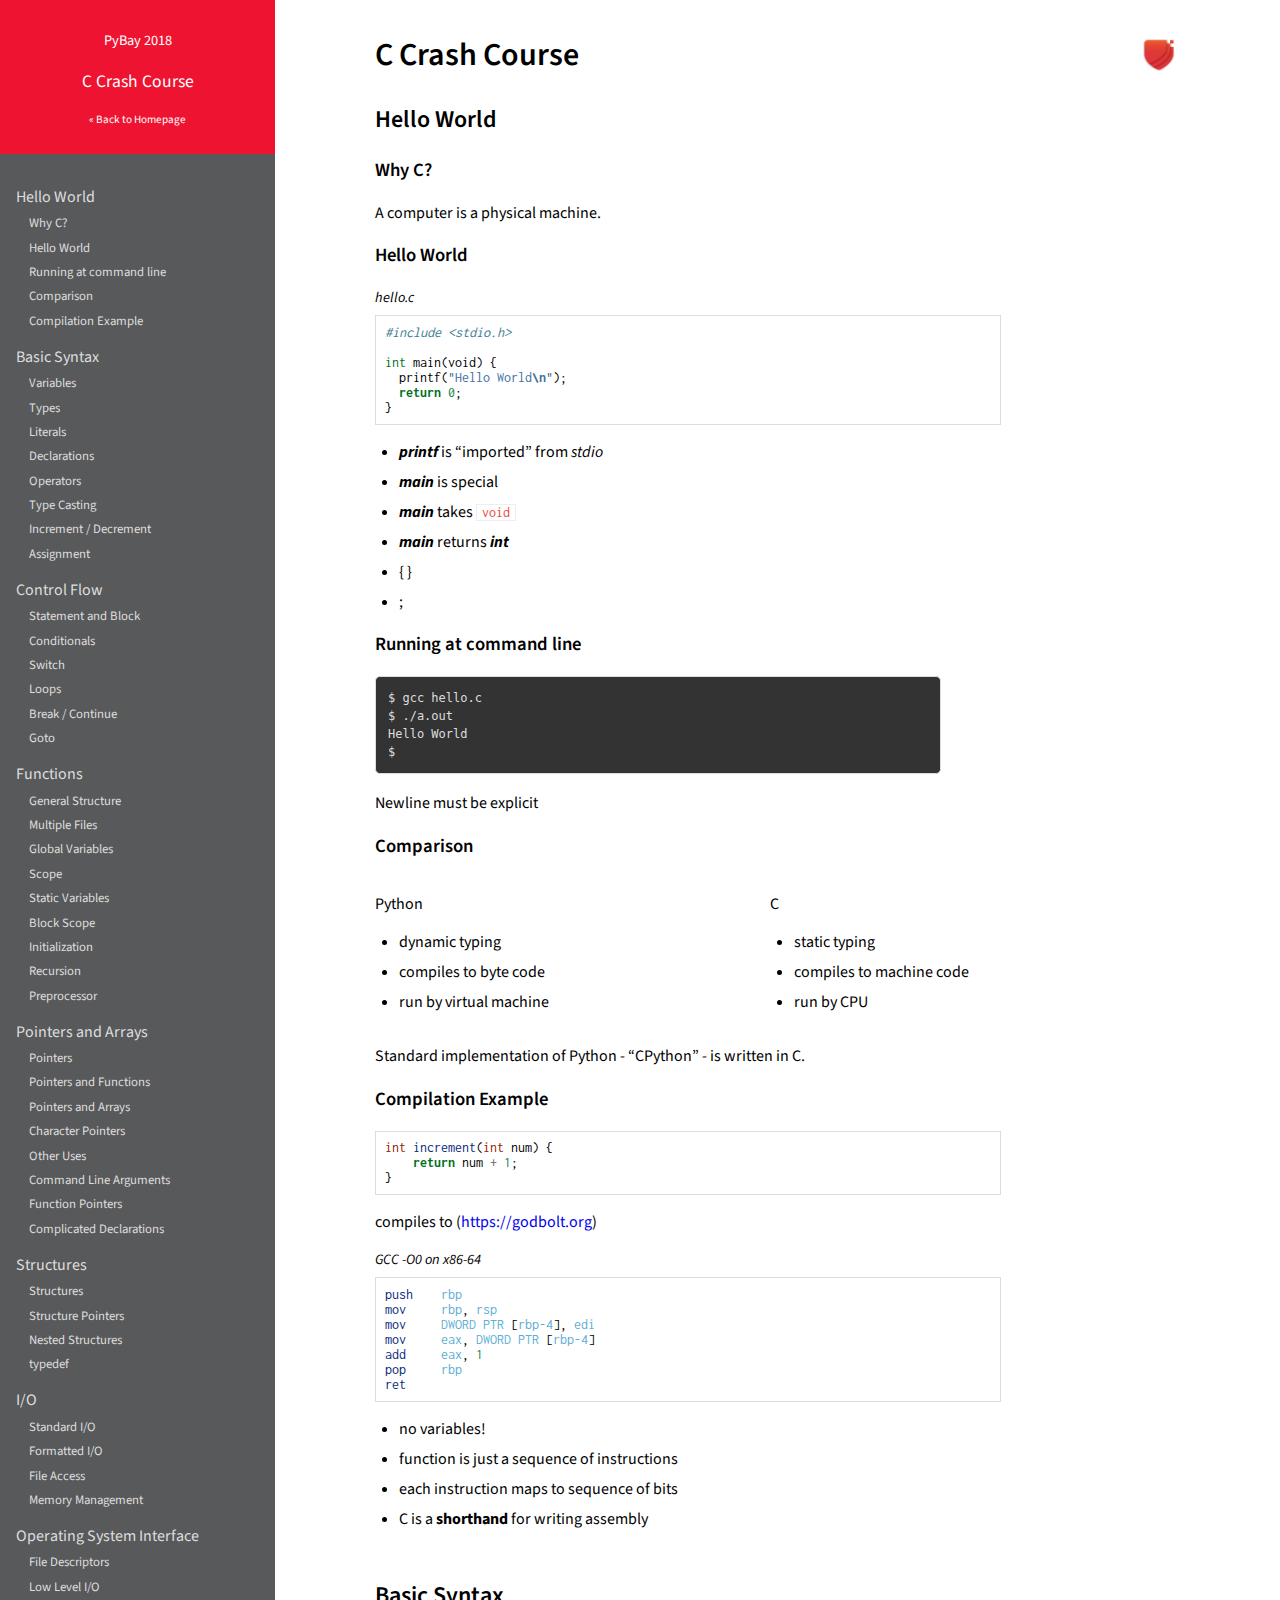
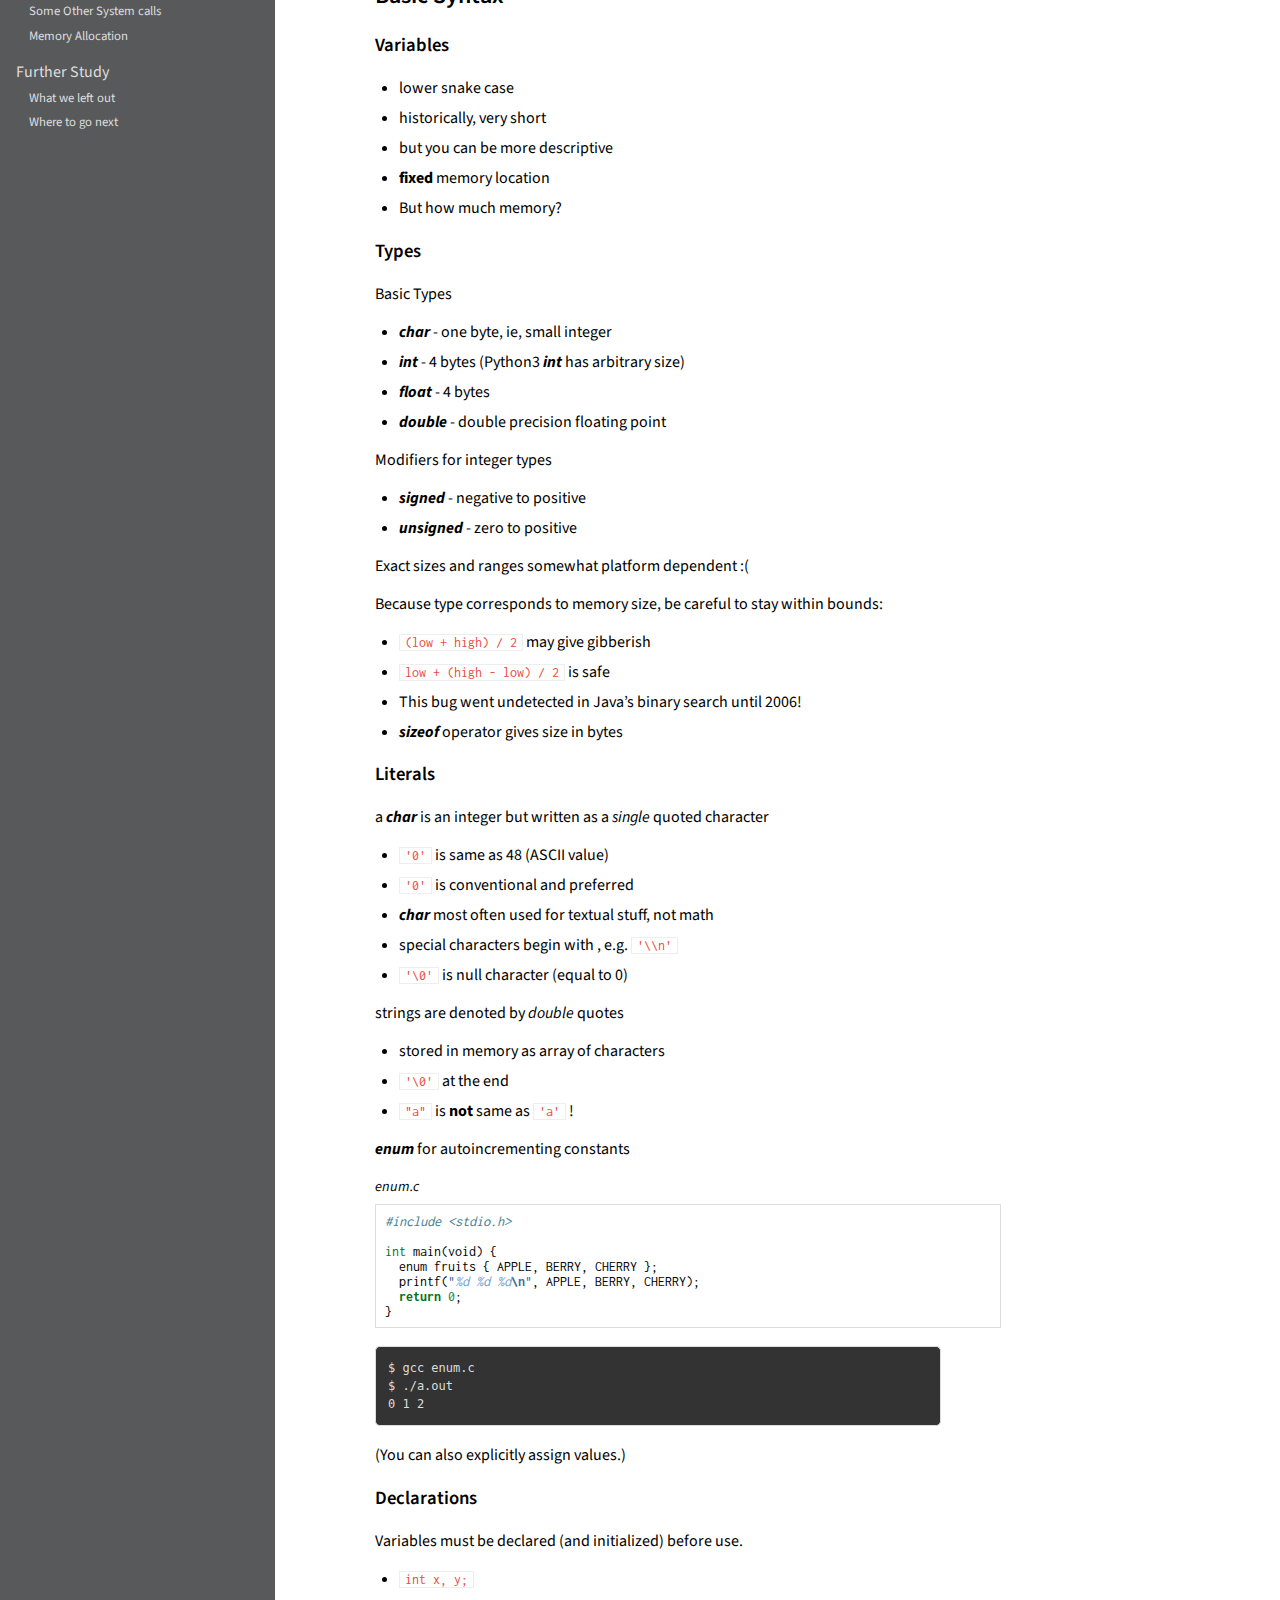
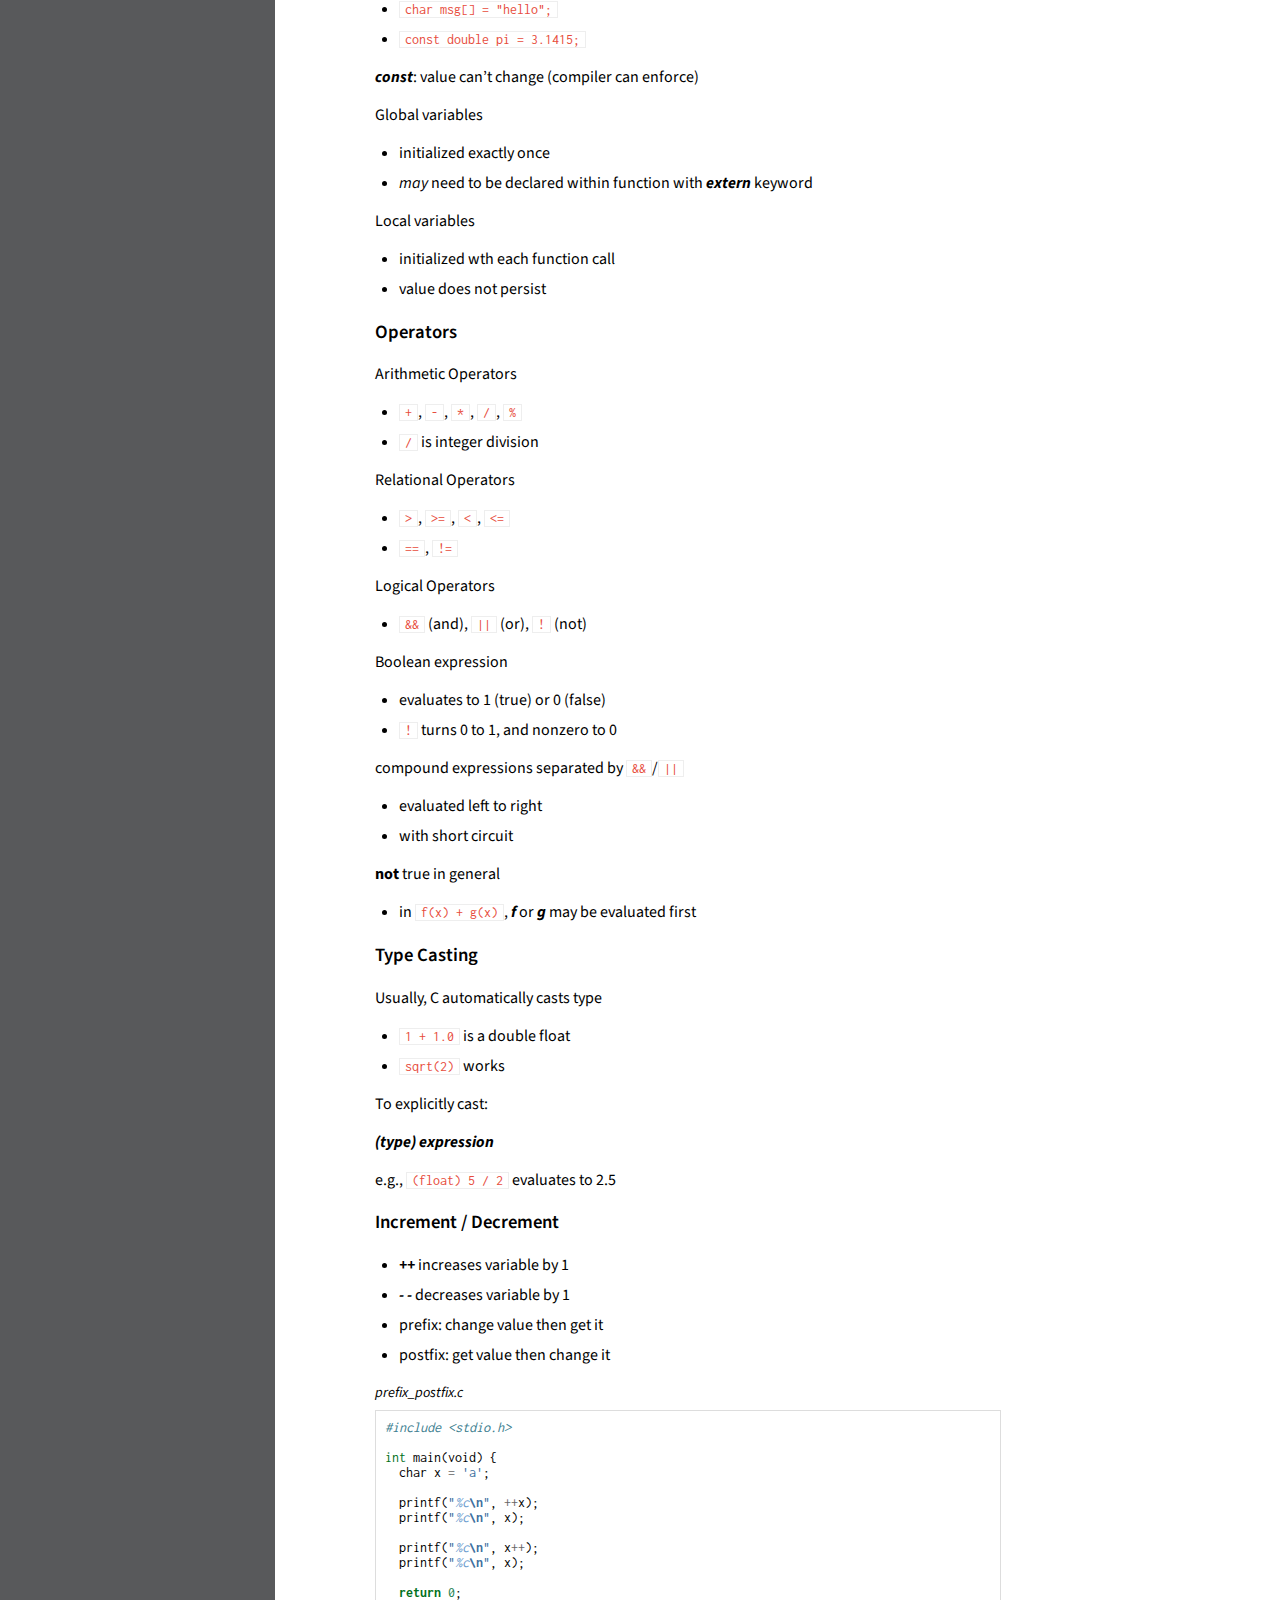
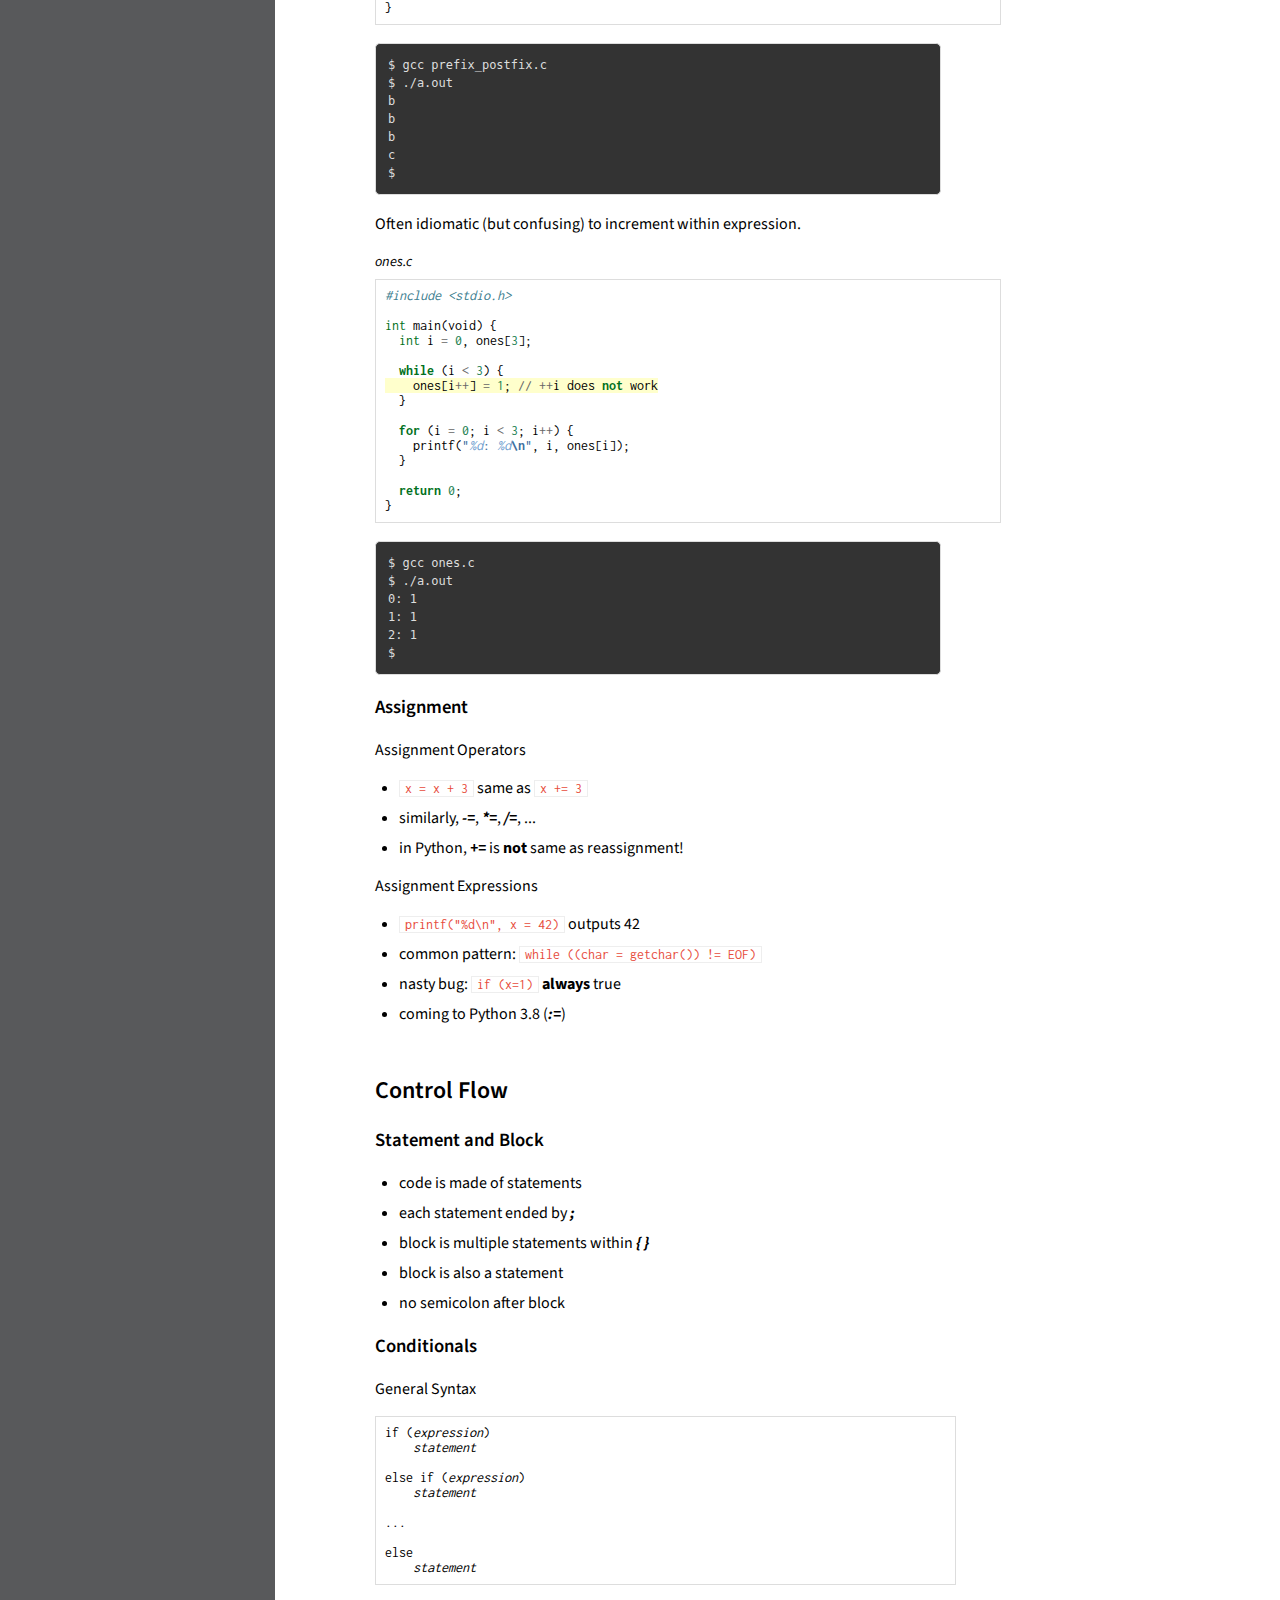
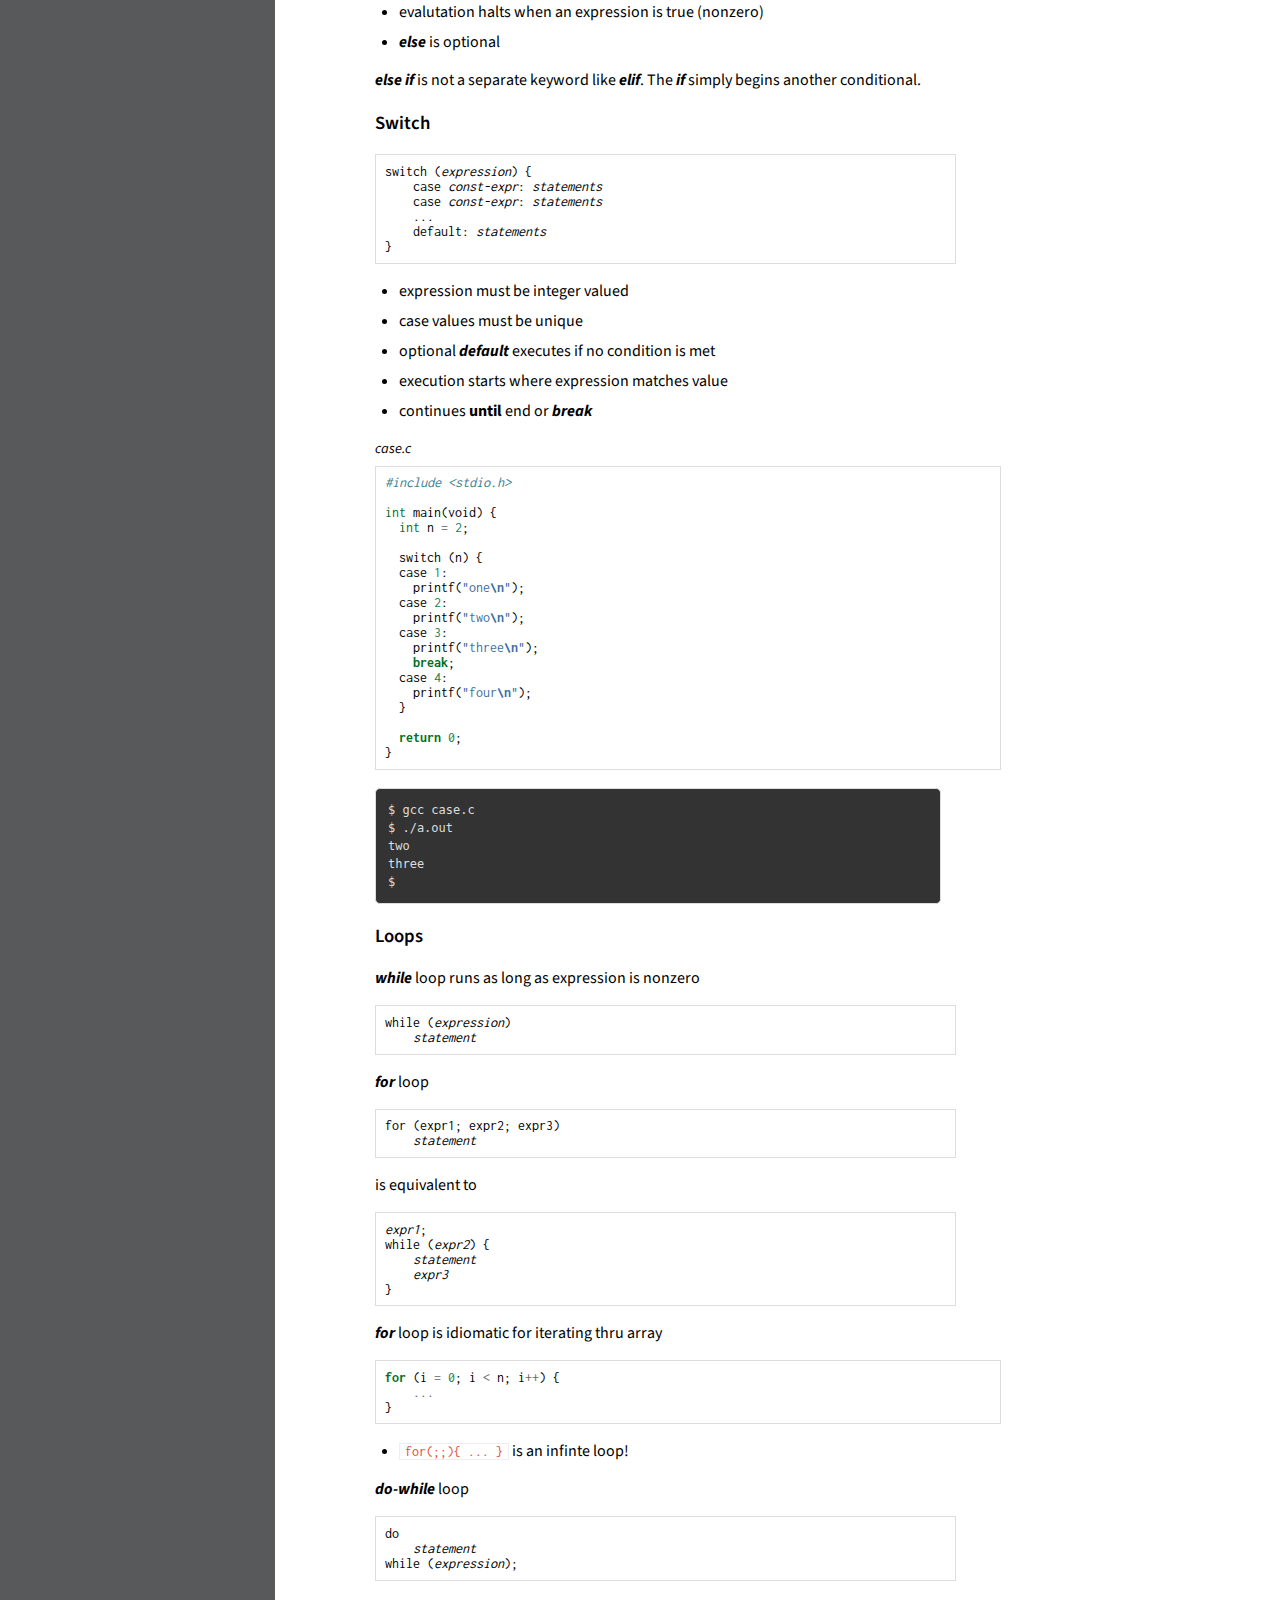
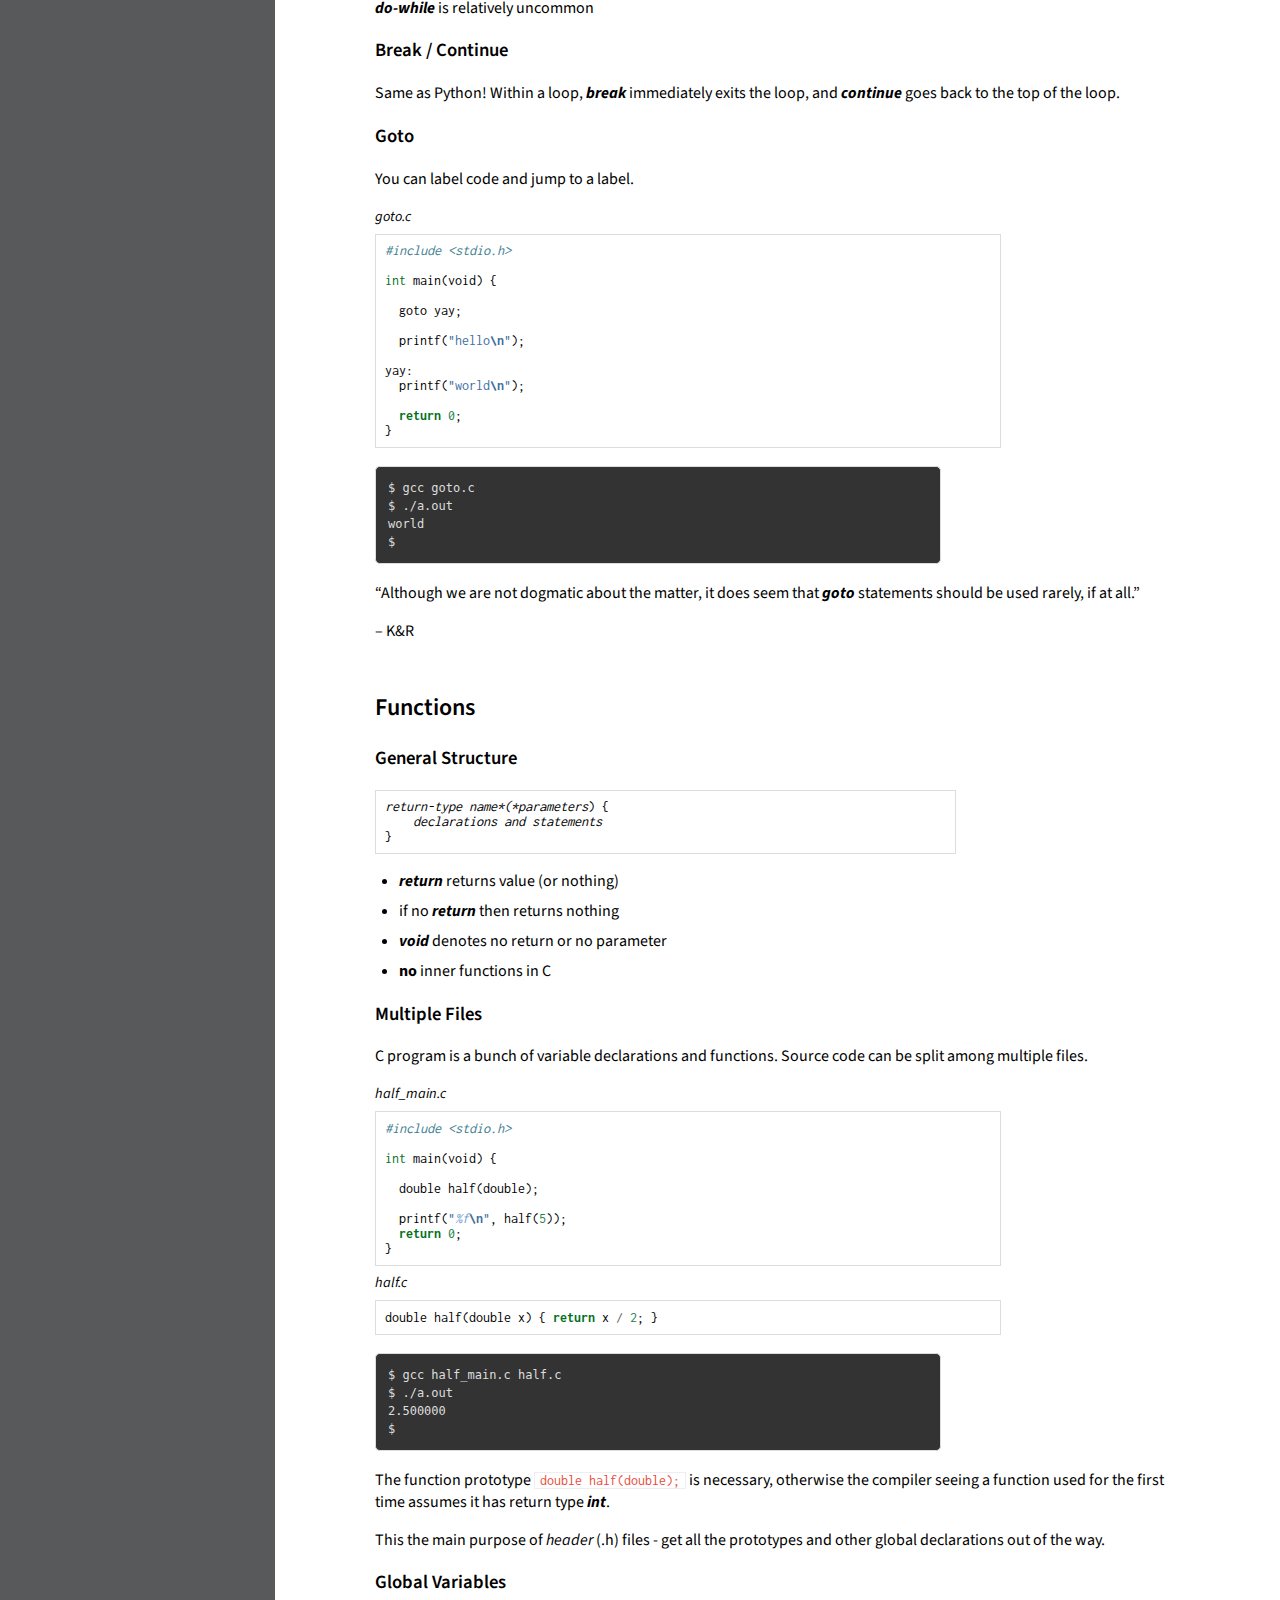
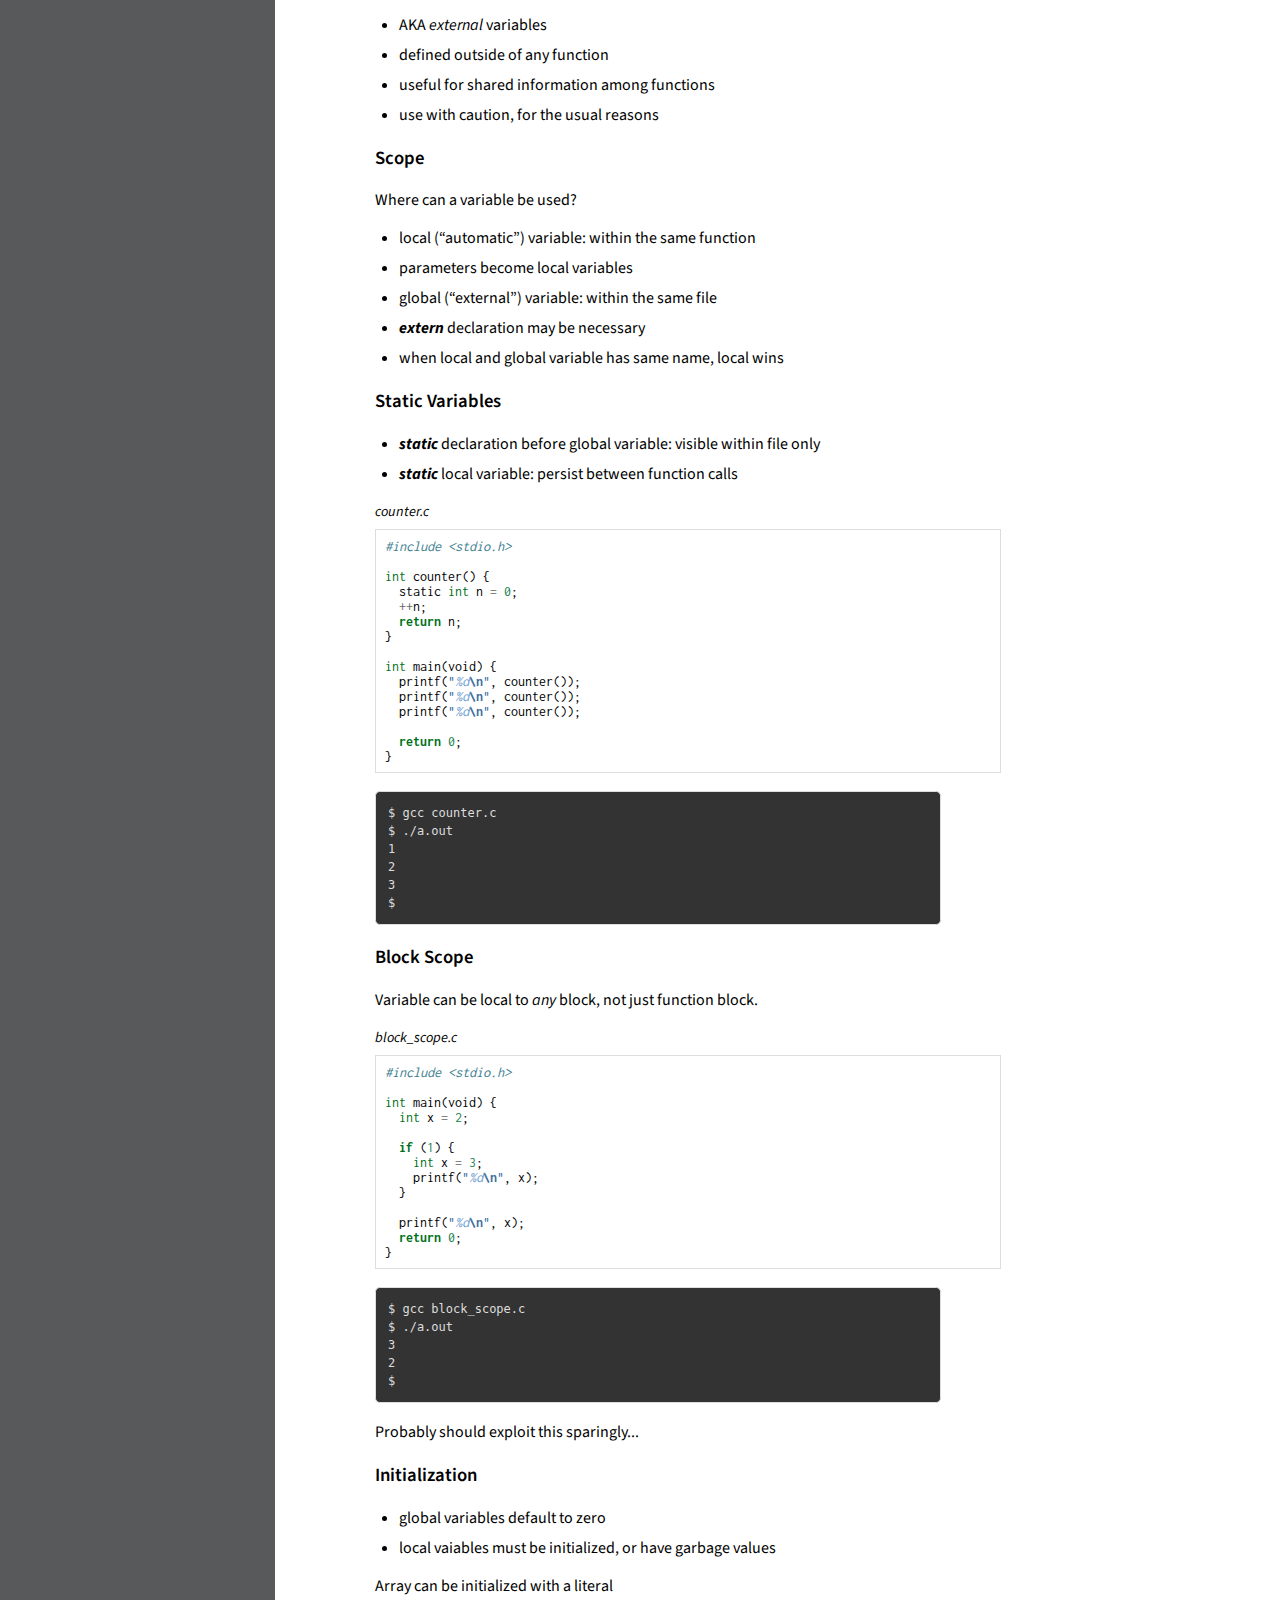
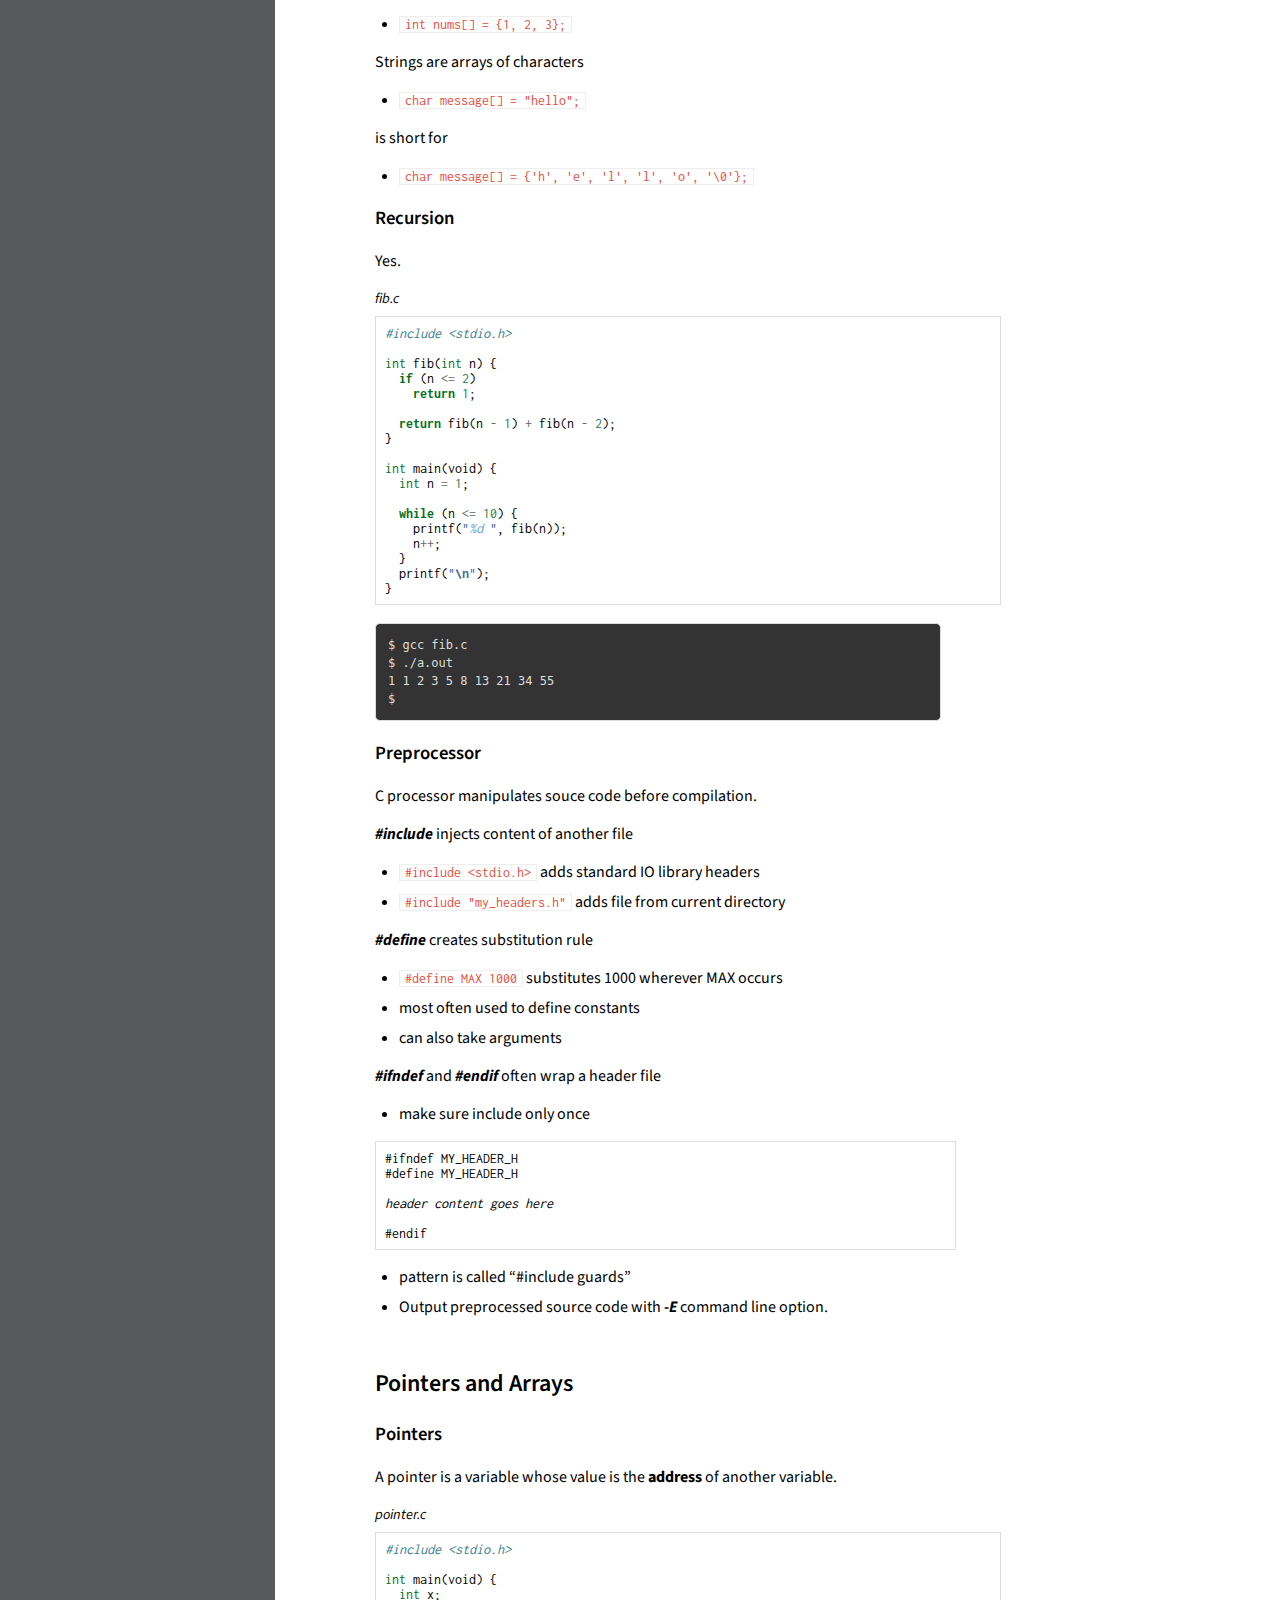
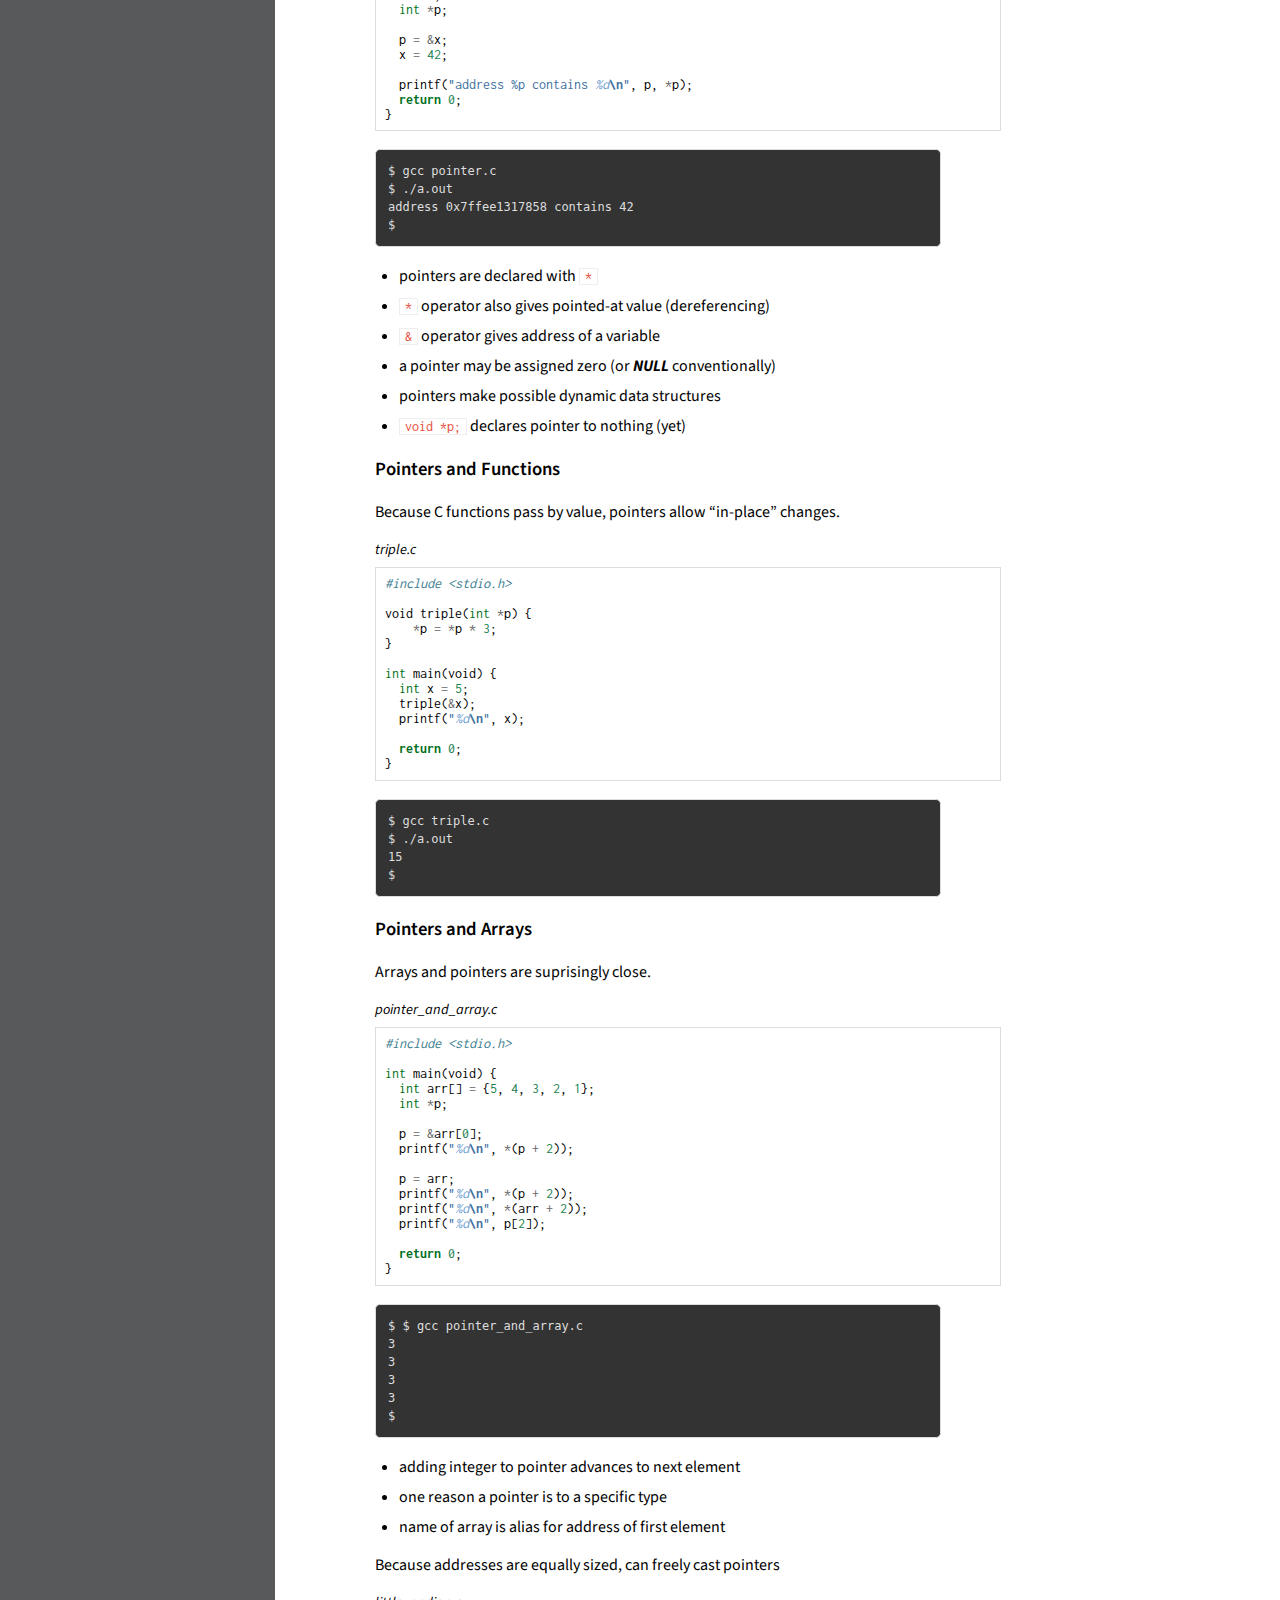
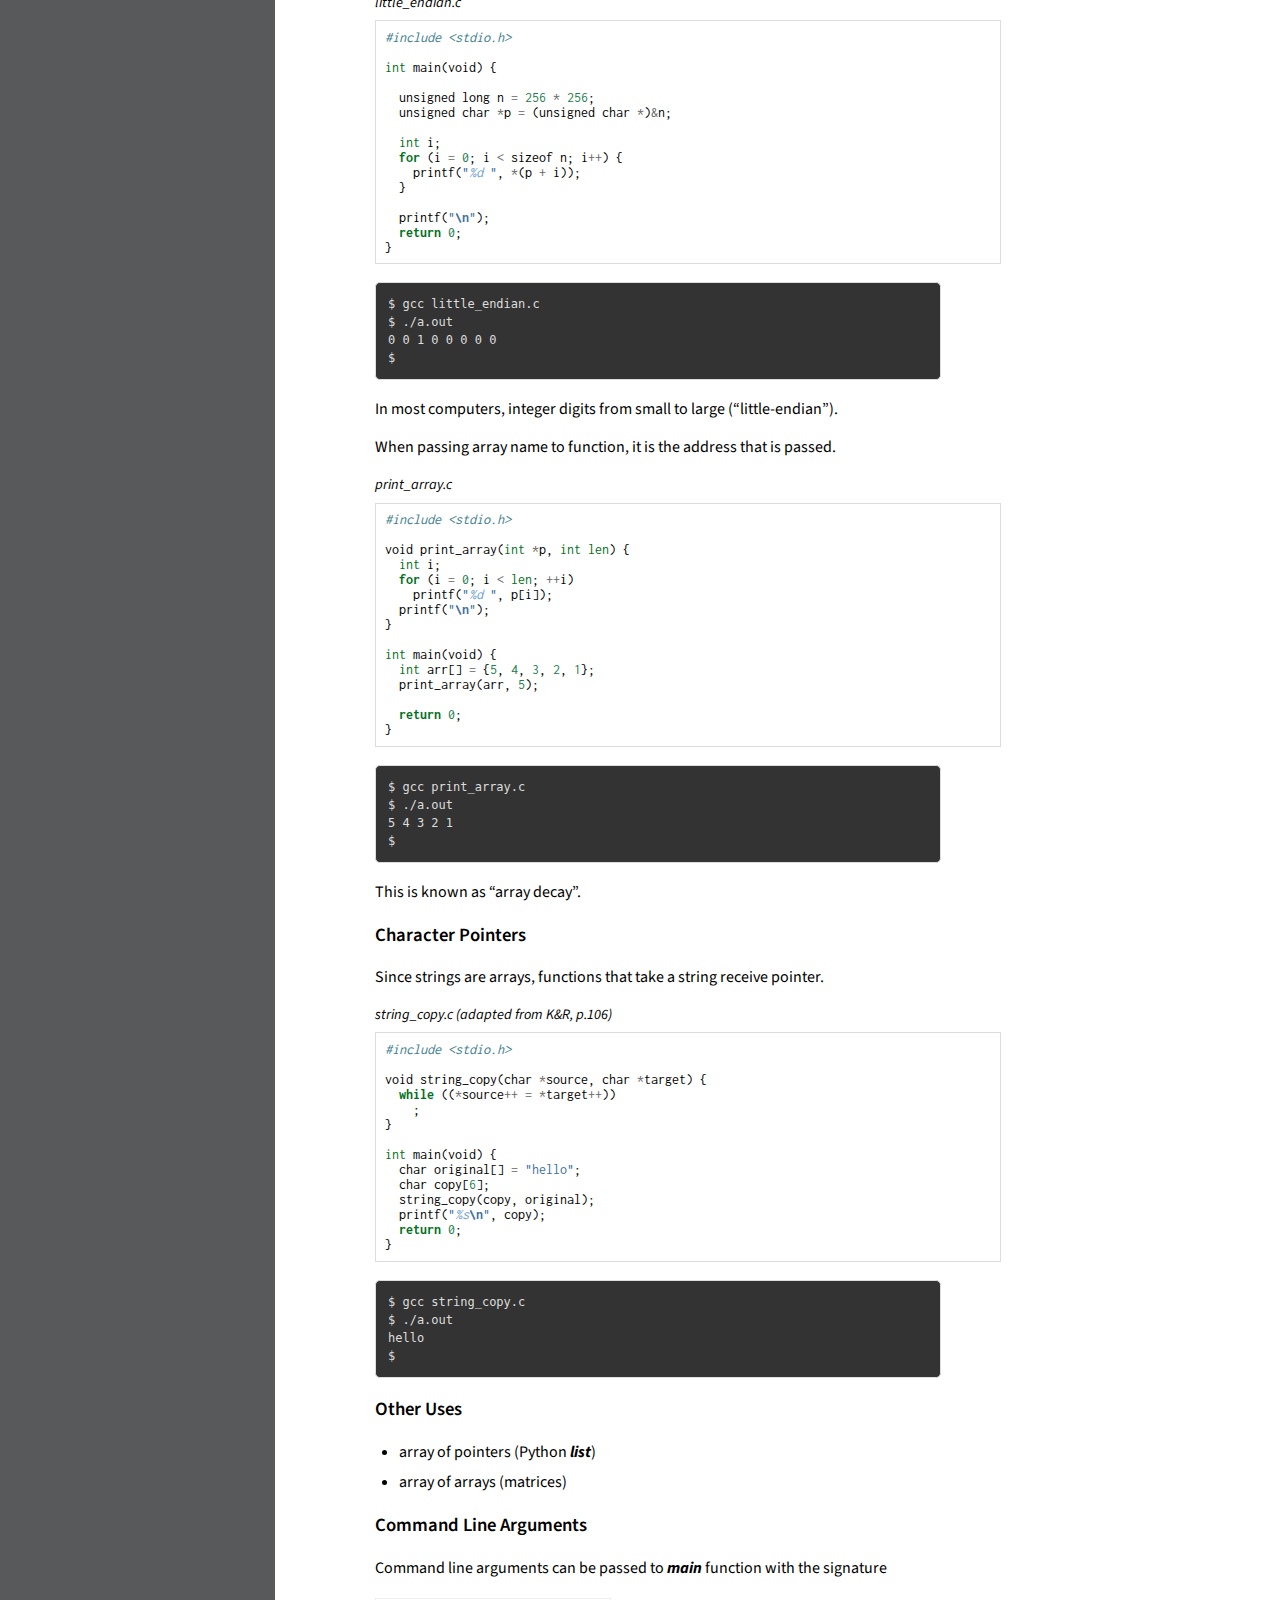
==== commit 1b4b3110: "add PyBay title" ====
--- a/index.html
+++ b/index.html
@@ -18,7 +18,7 @@
 <div id="page-wrapper">
     <div id="page-sidebar">
         <header>
-            <p class="project">Hackbright Engineering June 2018</p>
+            <p class="project">PyBay 2018</p>
 
             <p class="title">C Crash Course</p>
 
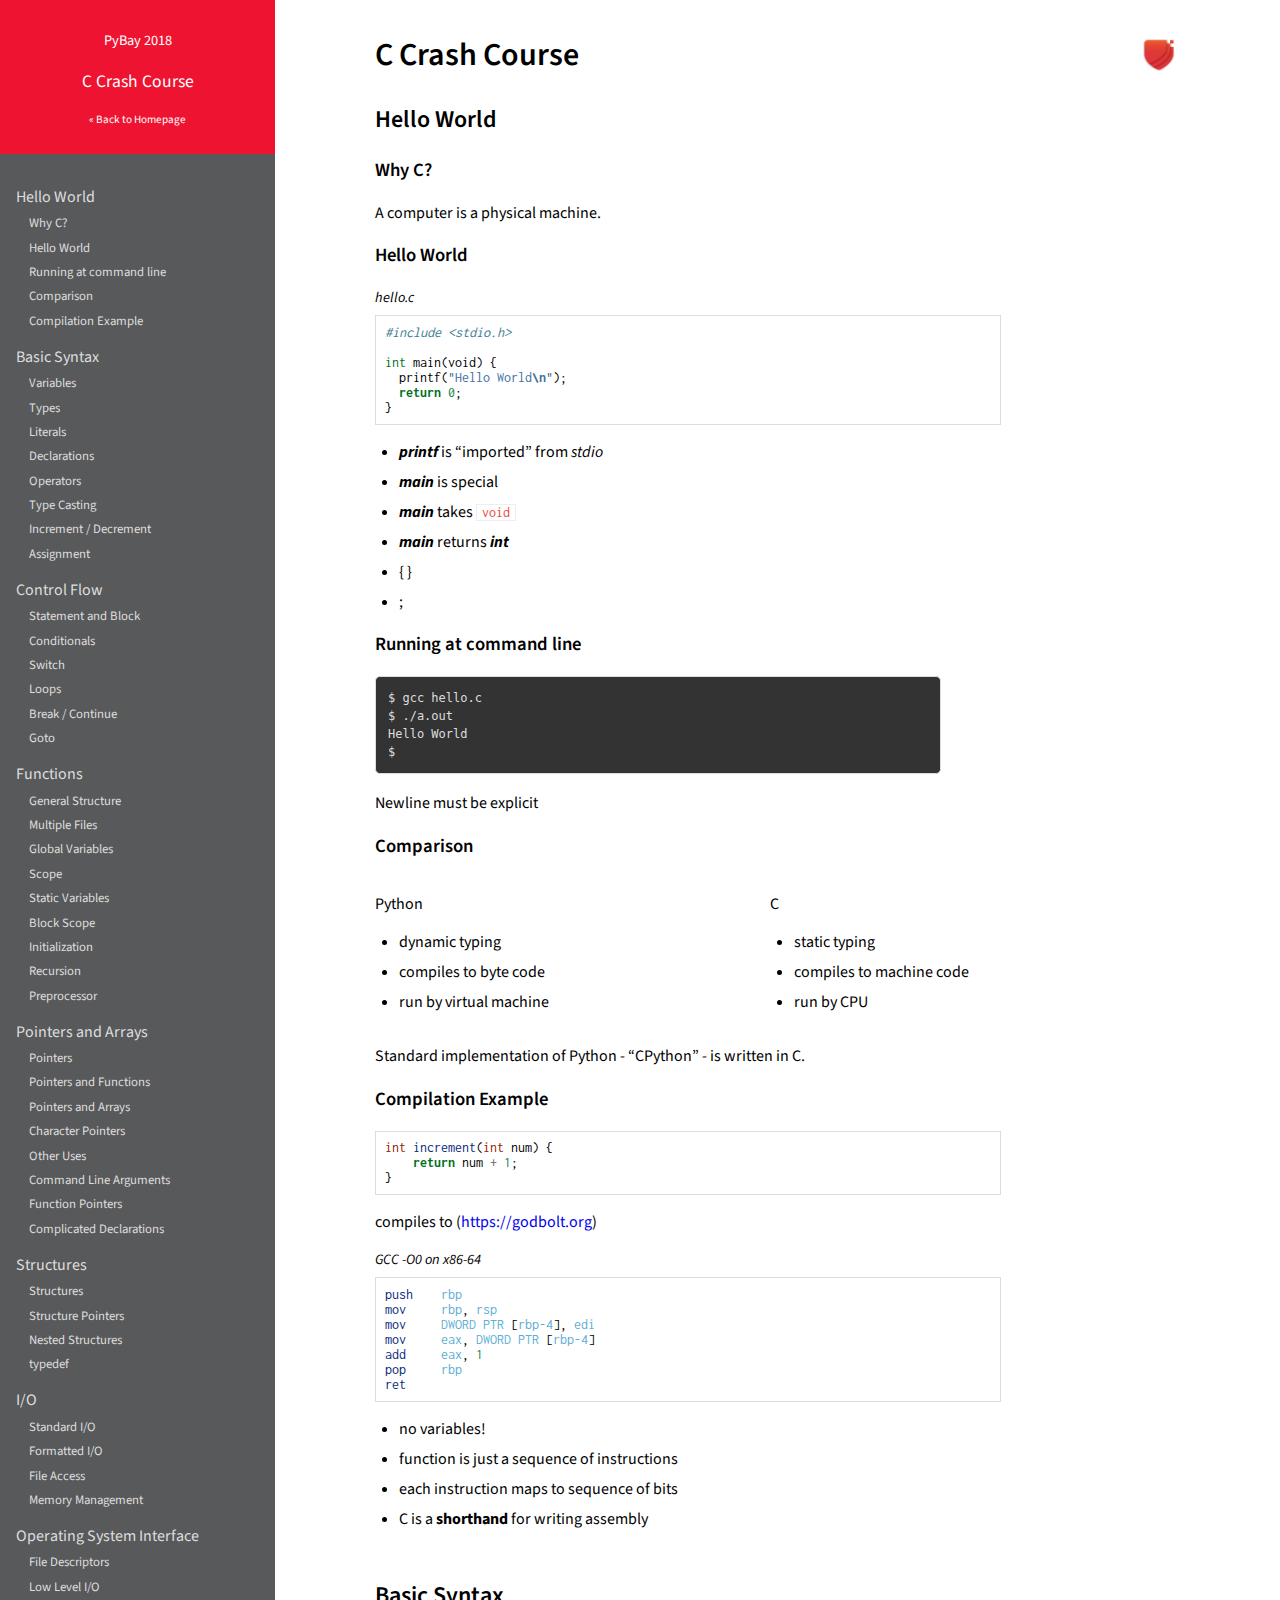
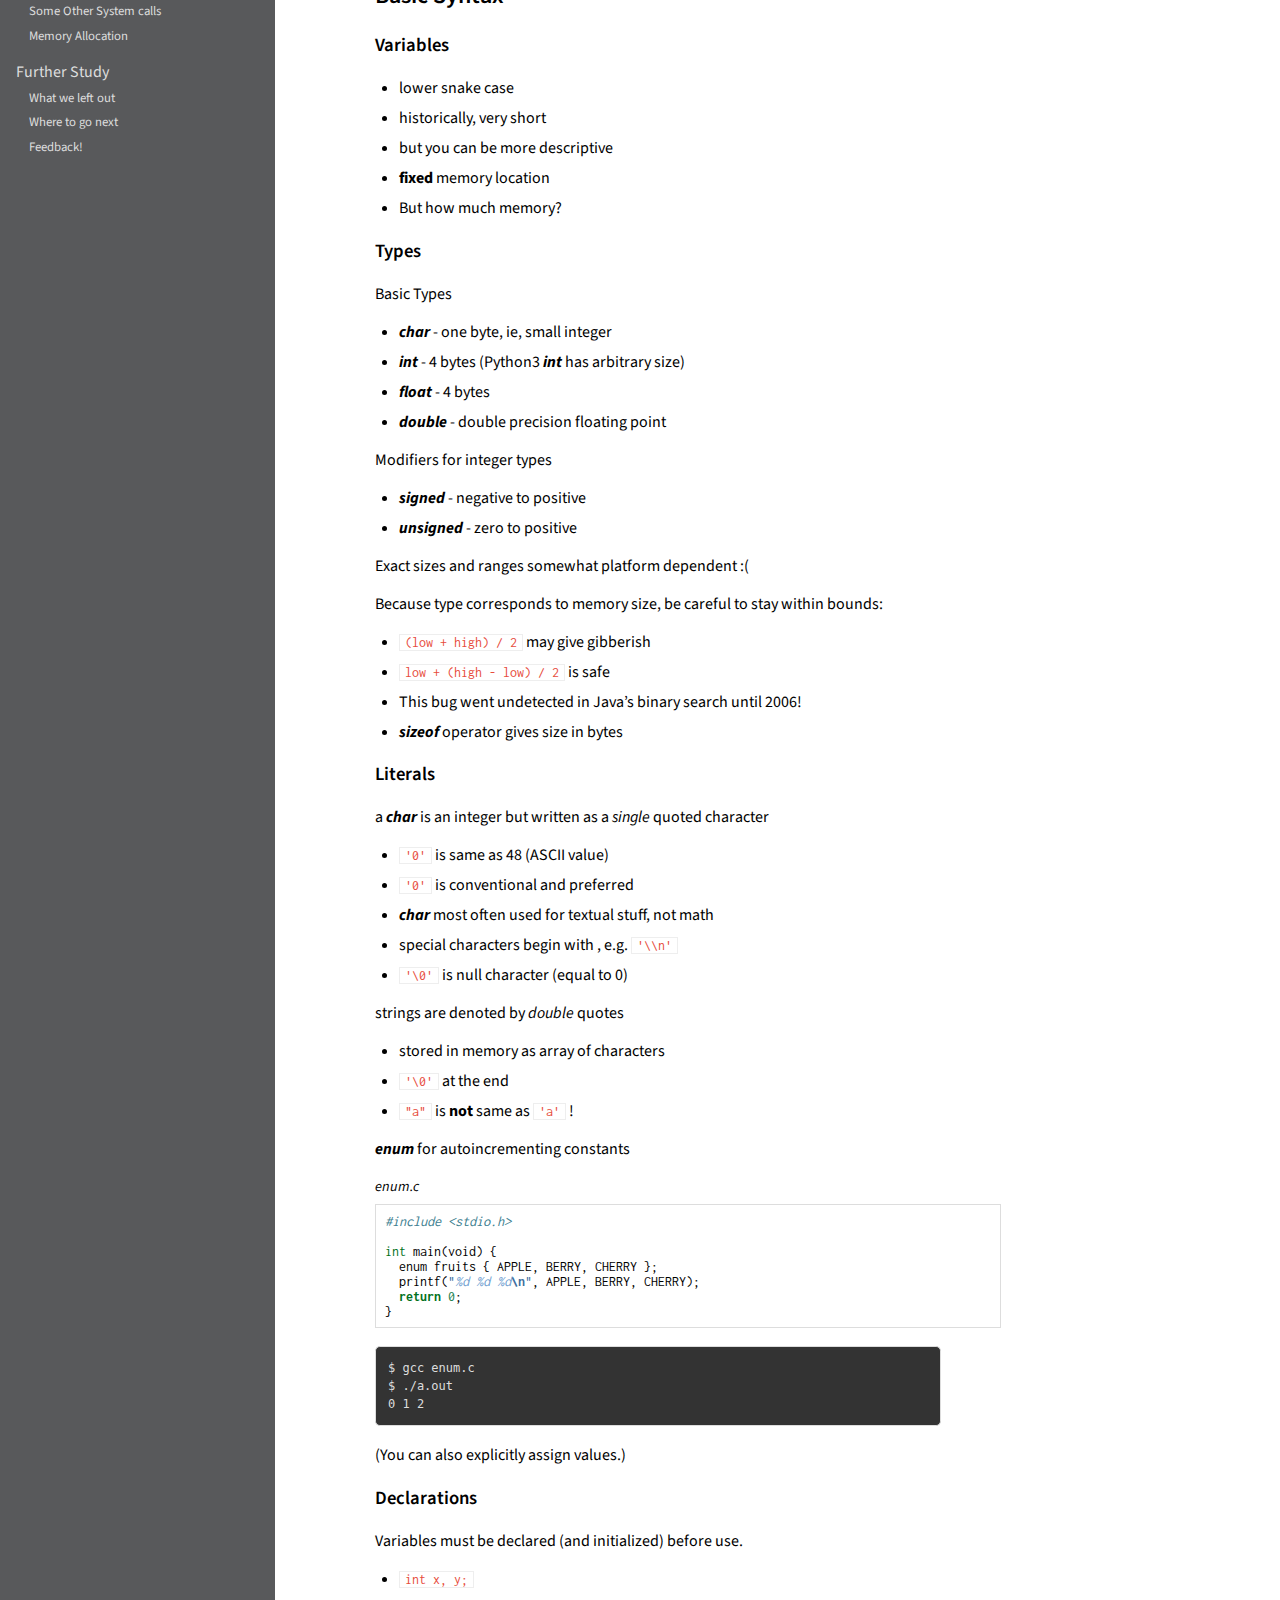
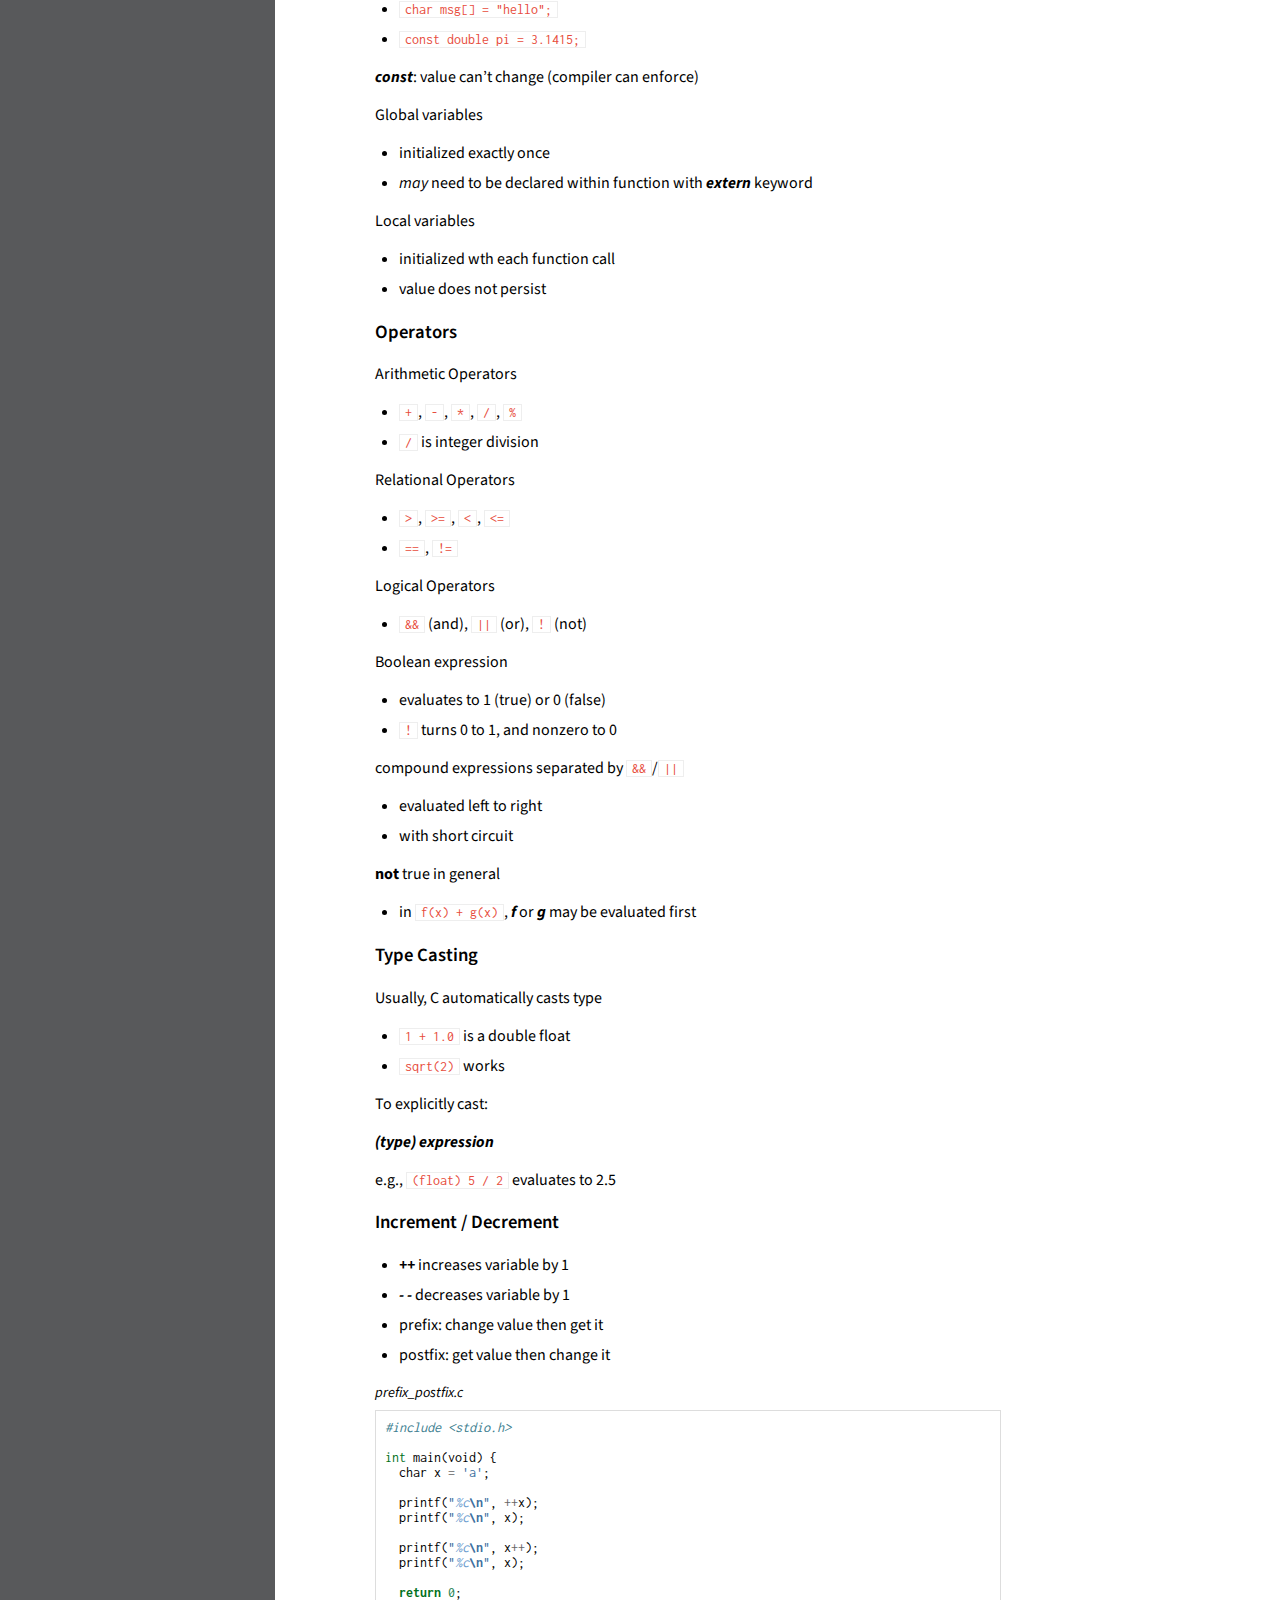
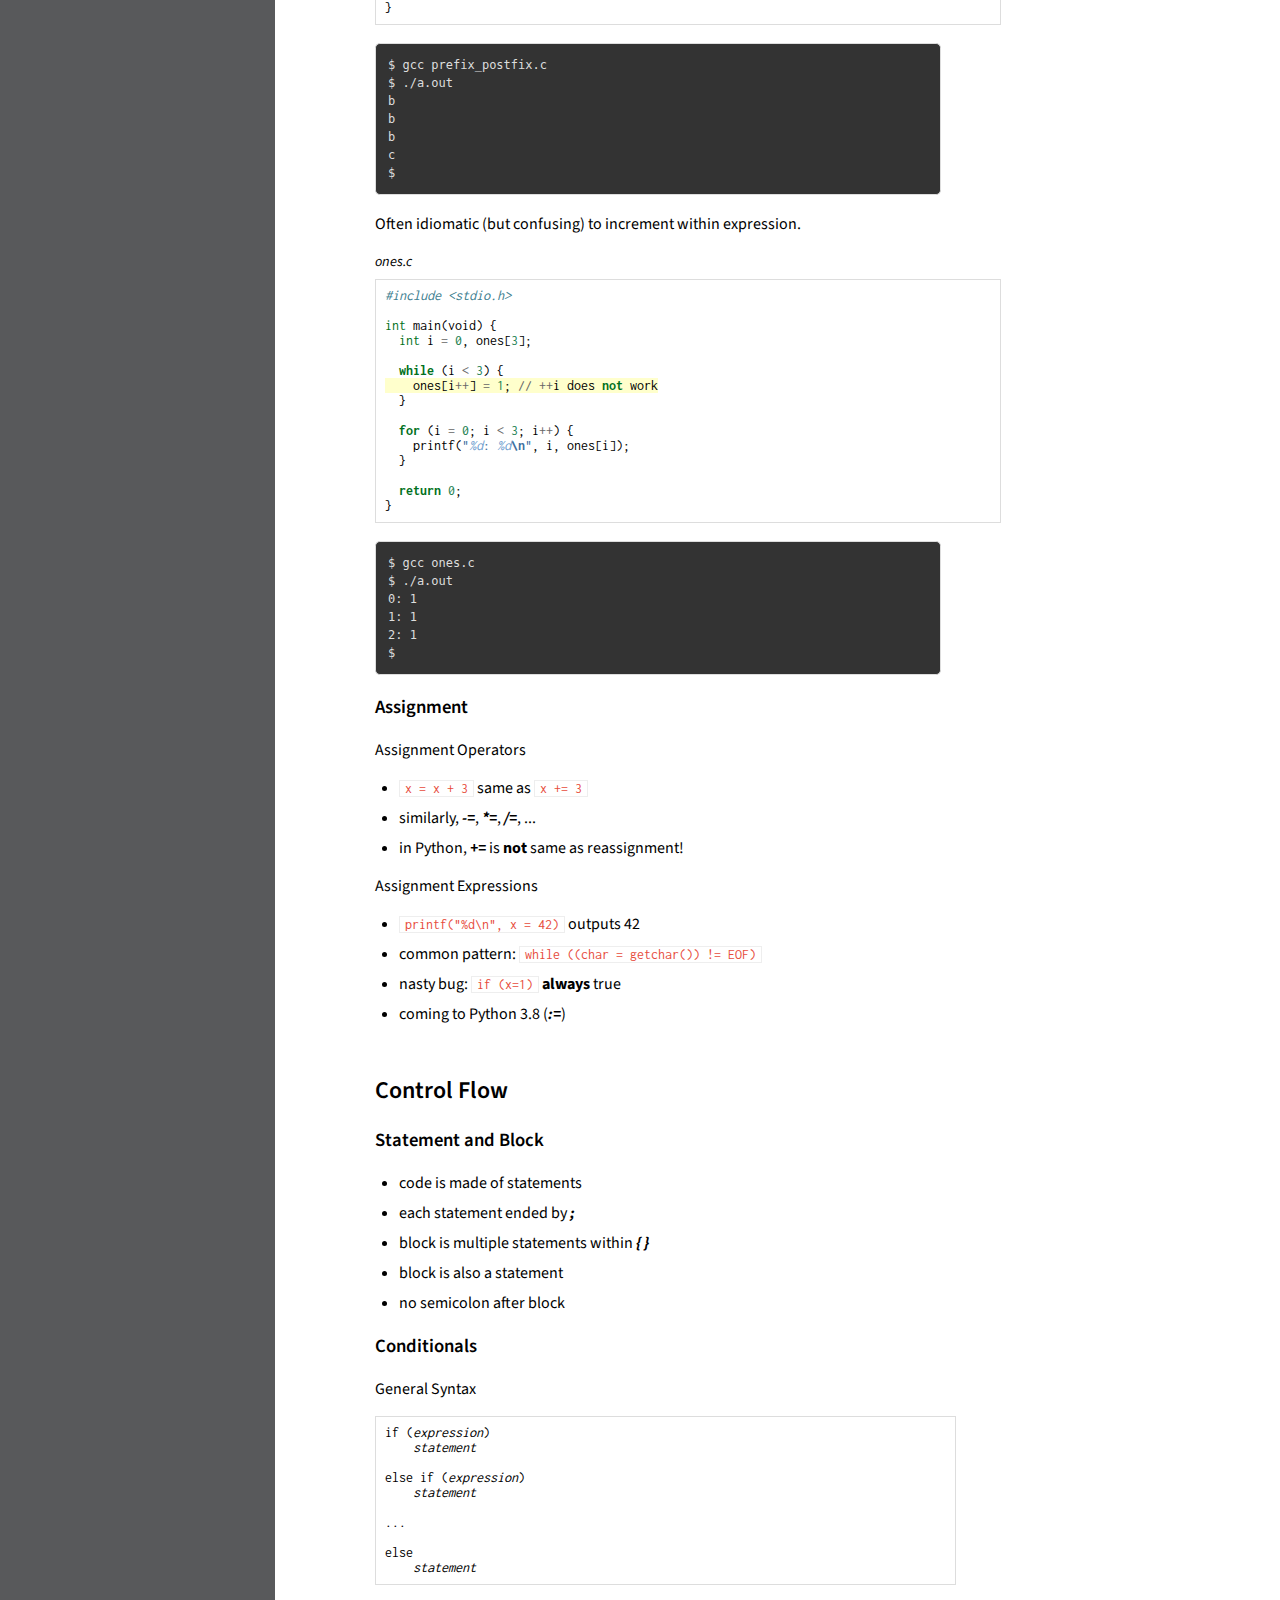
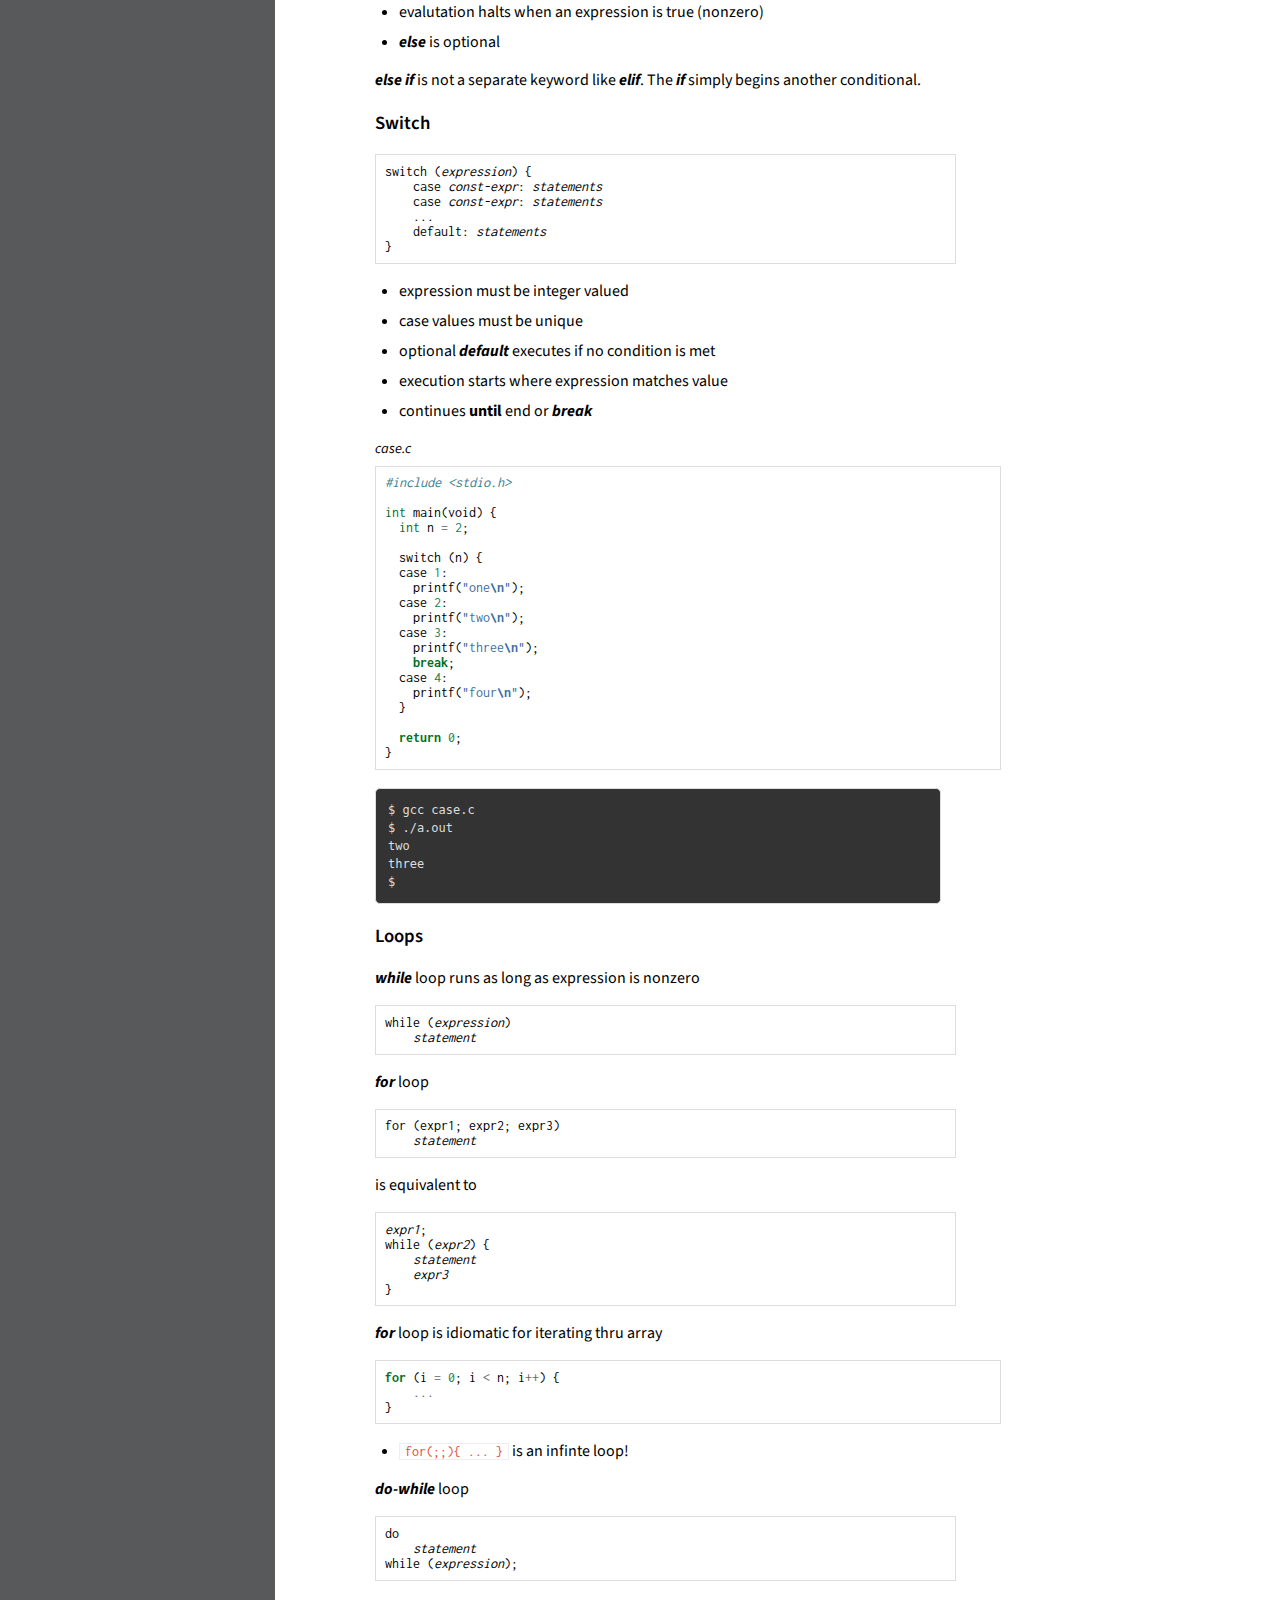
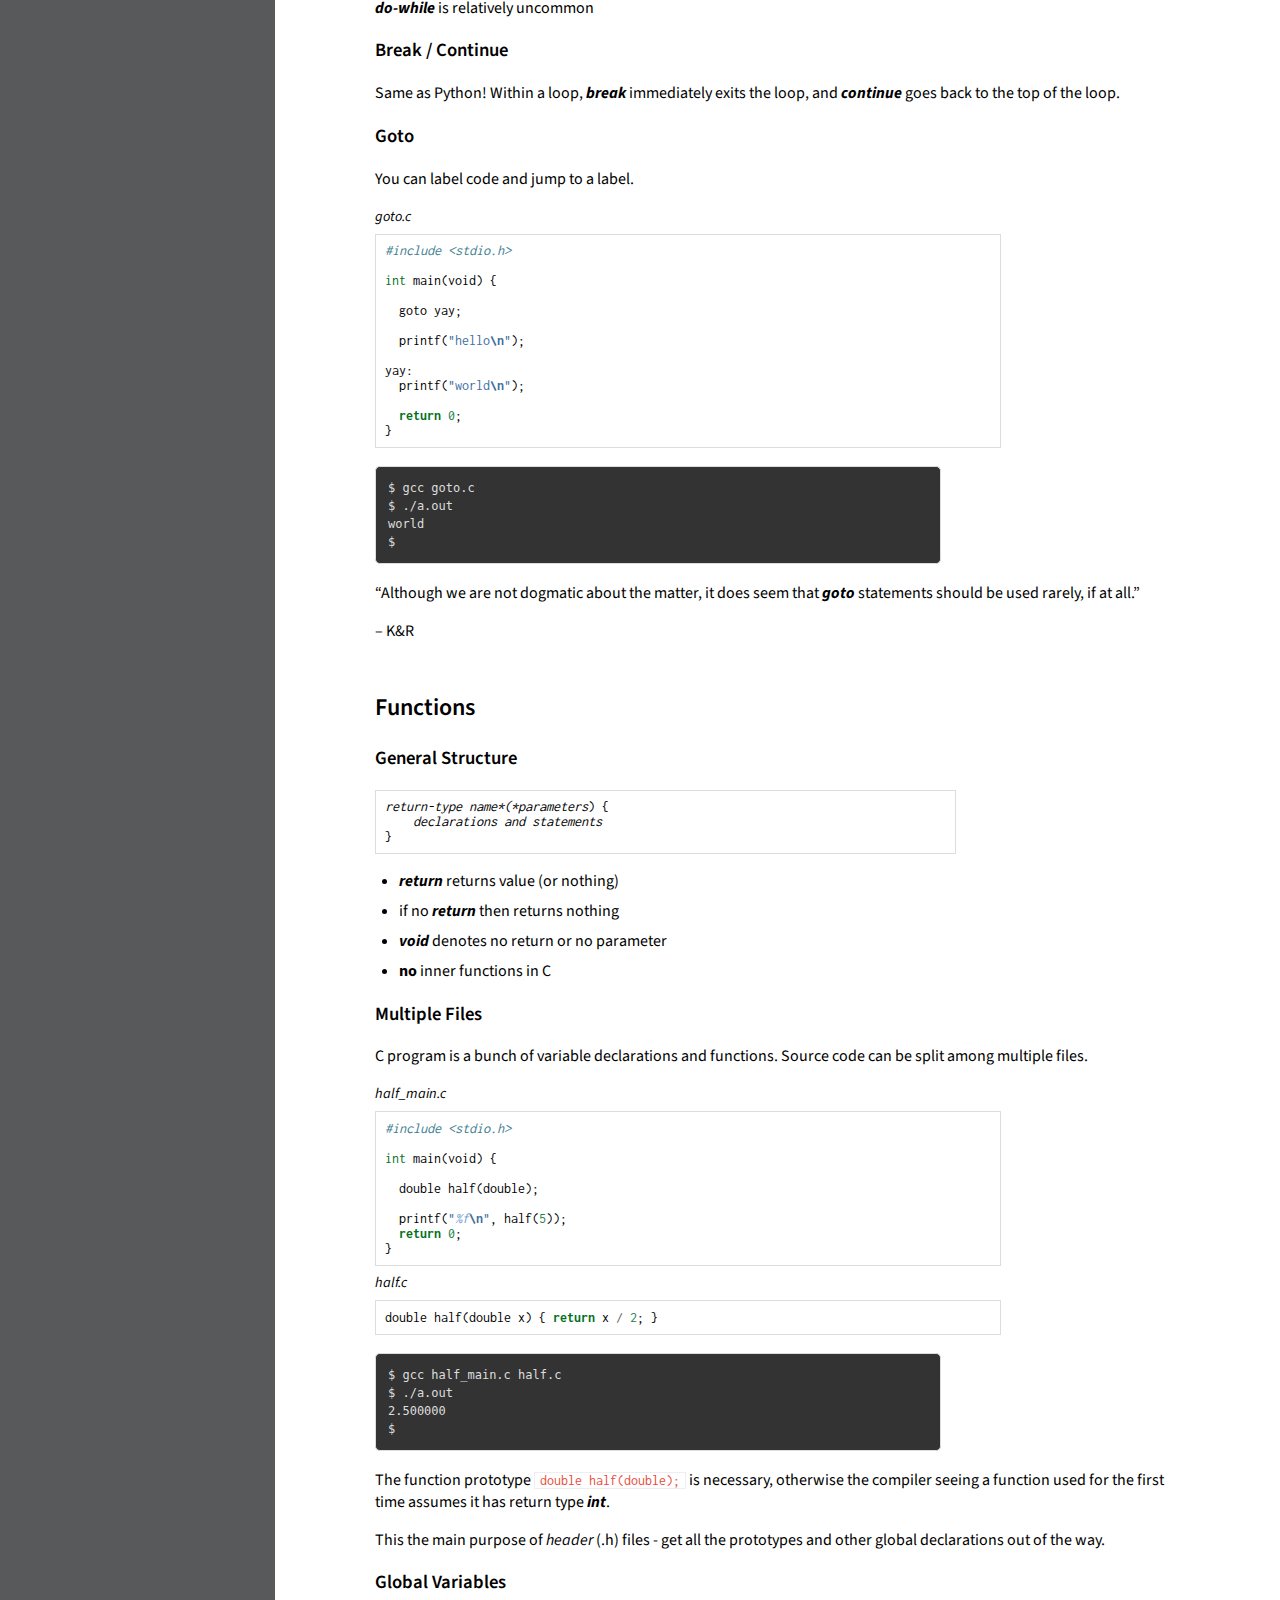
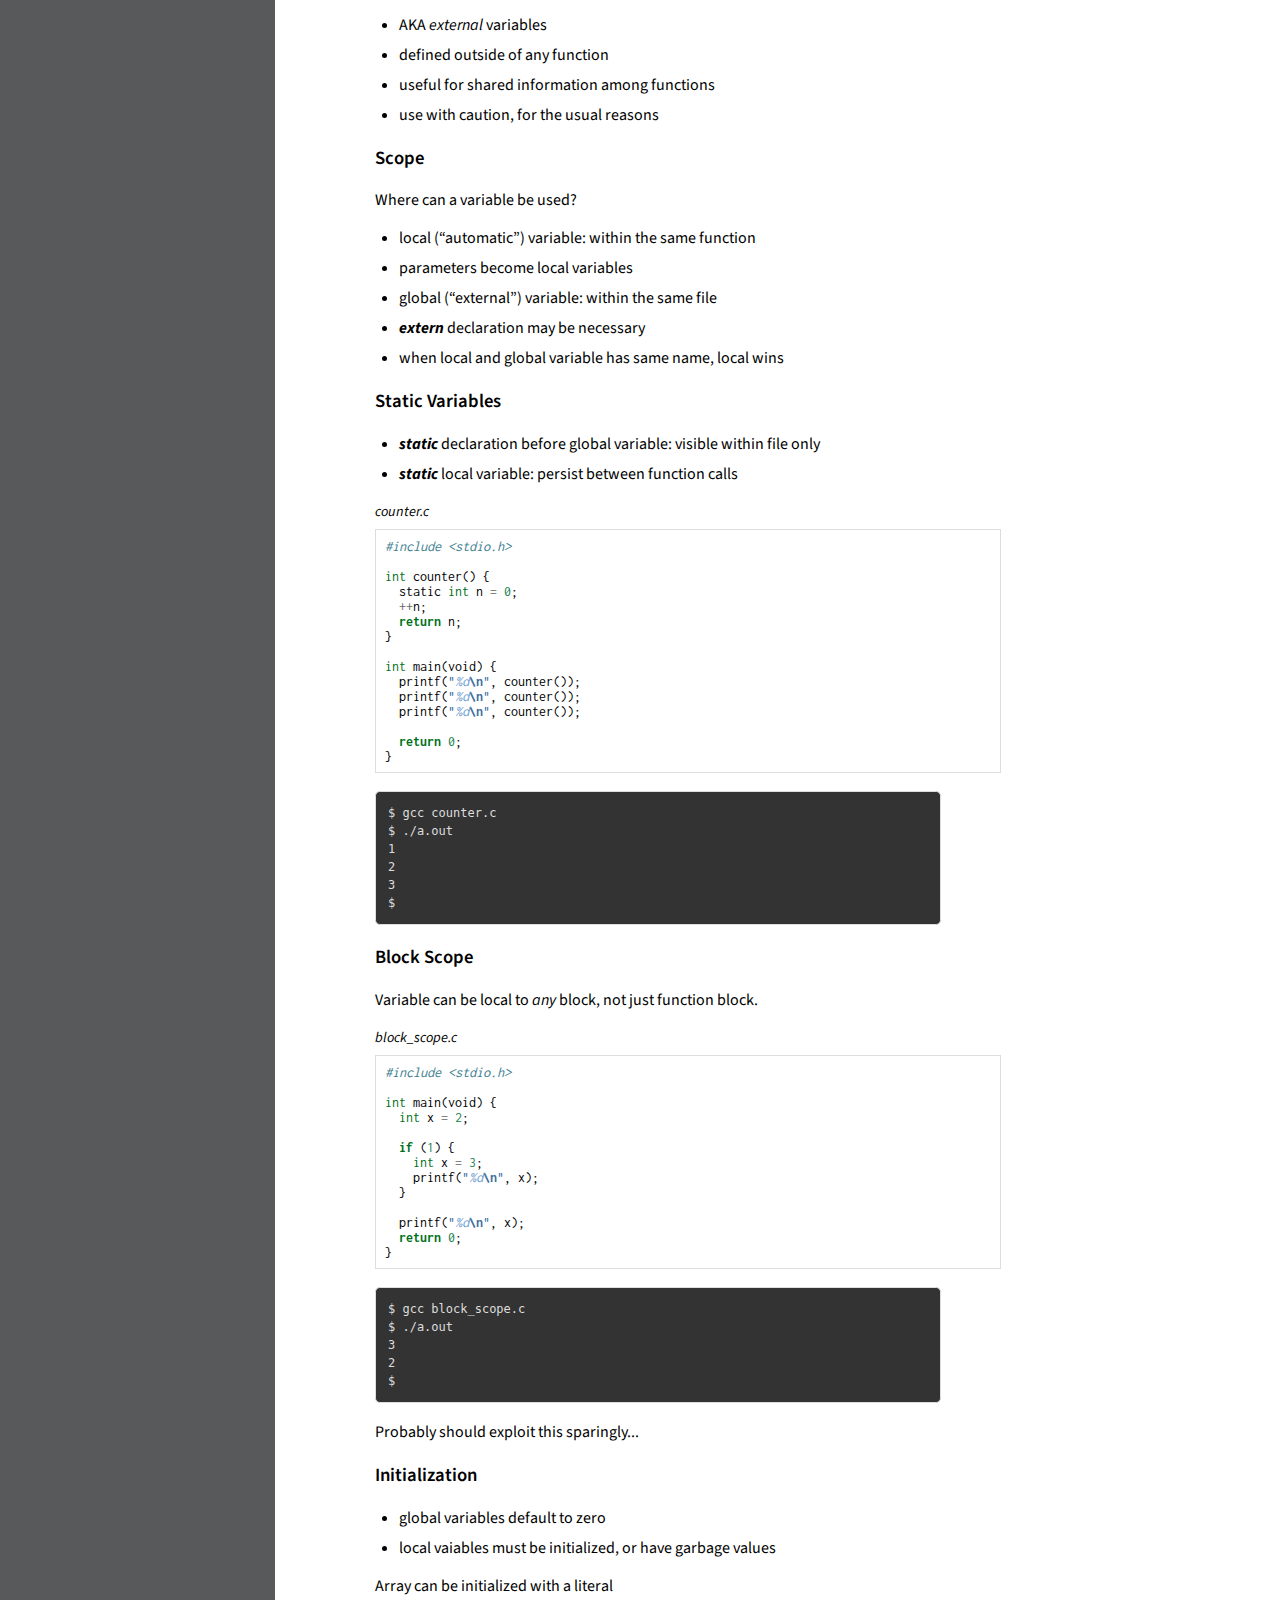
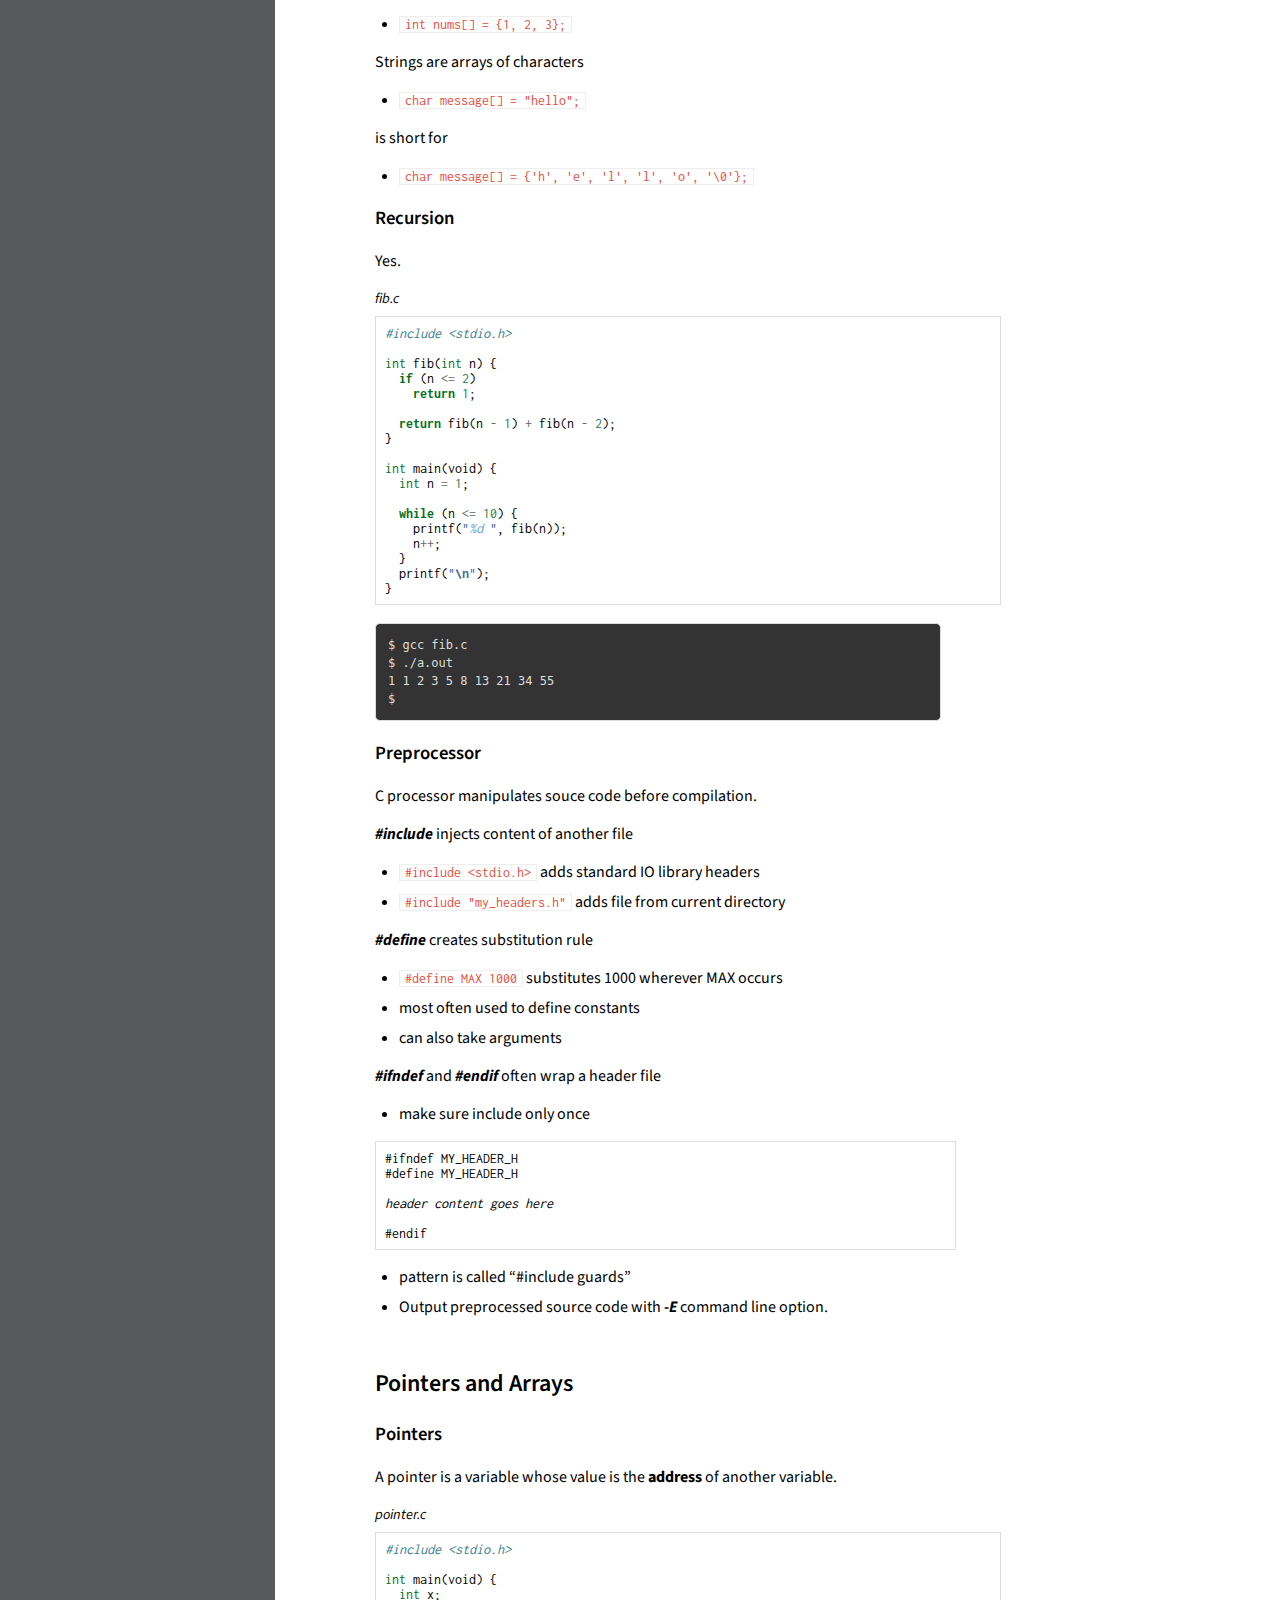
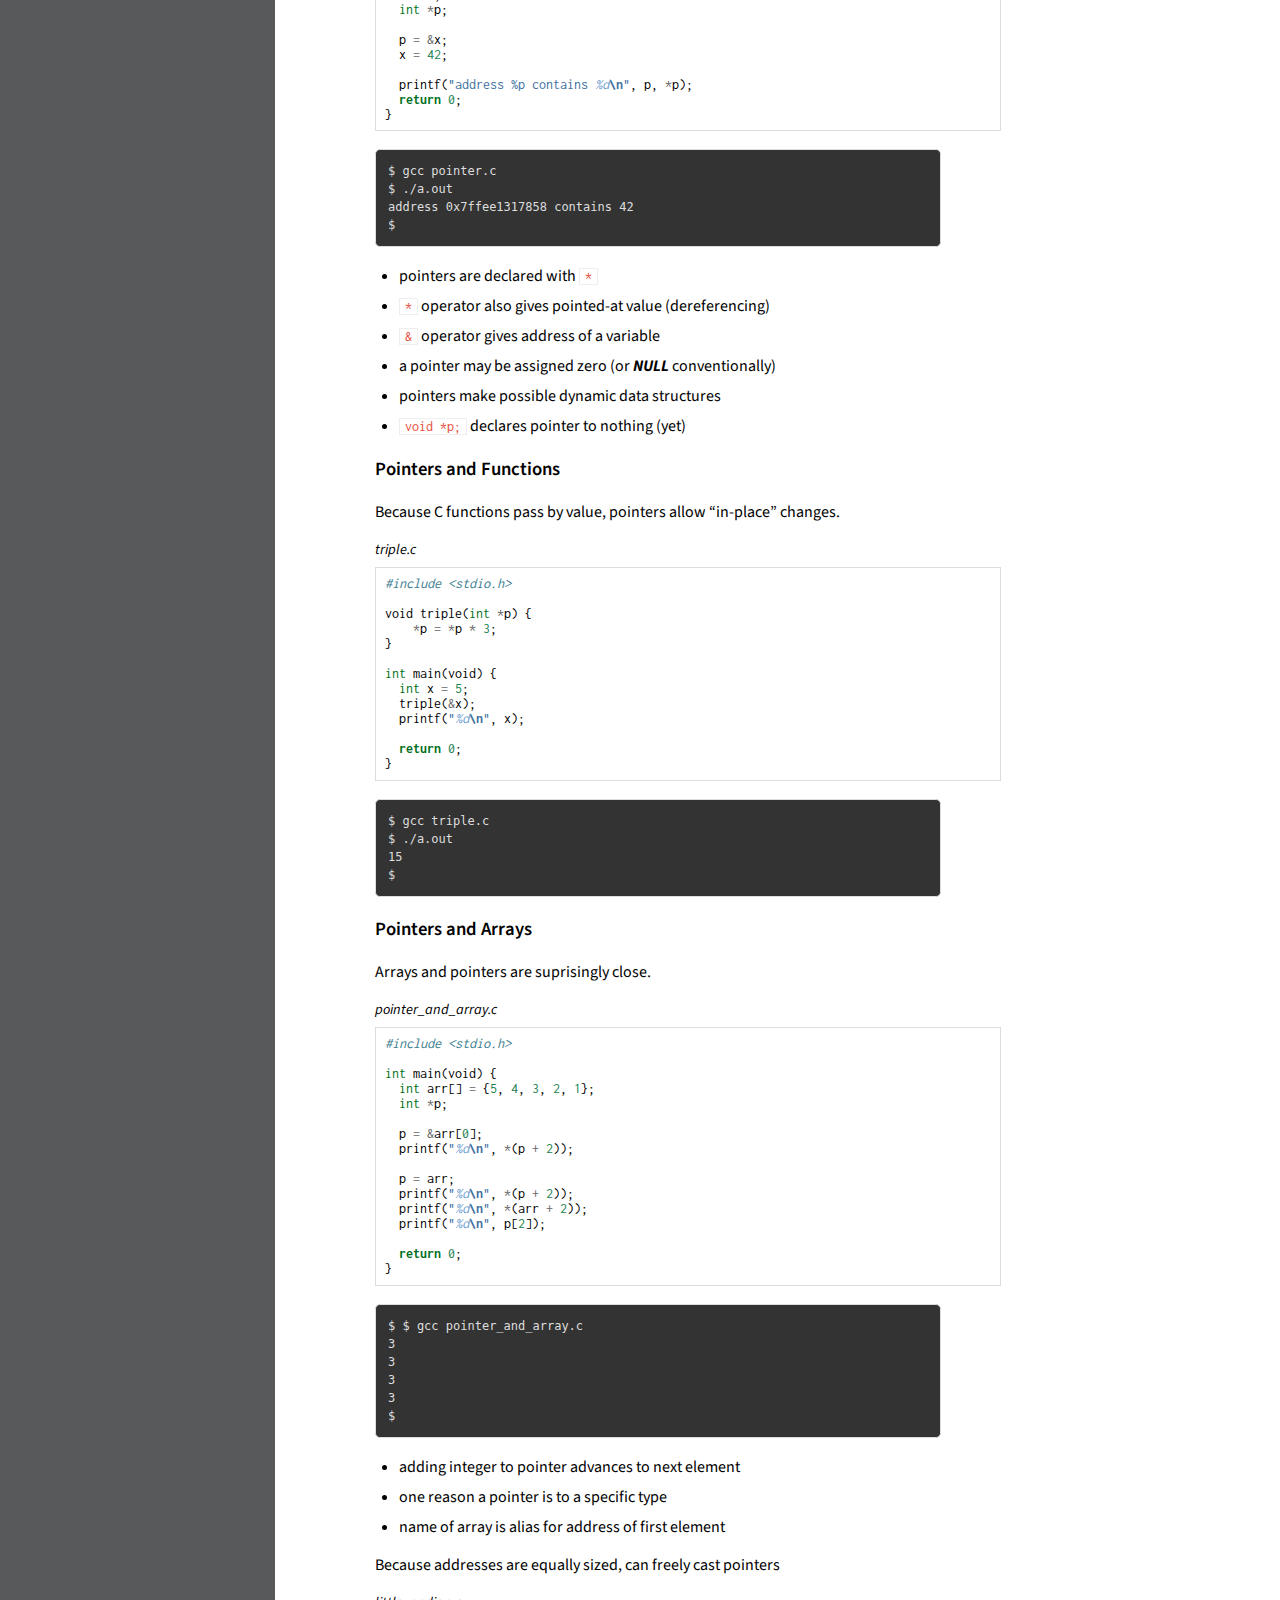
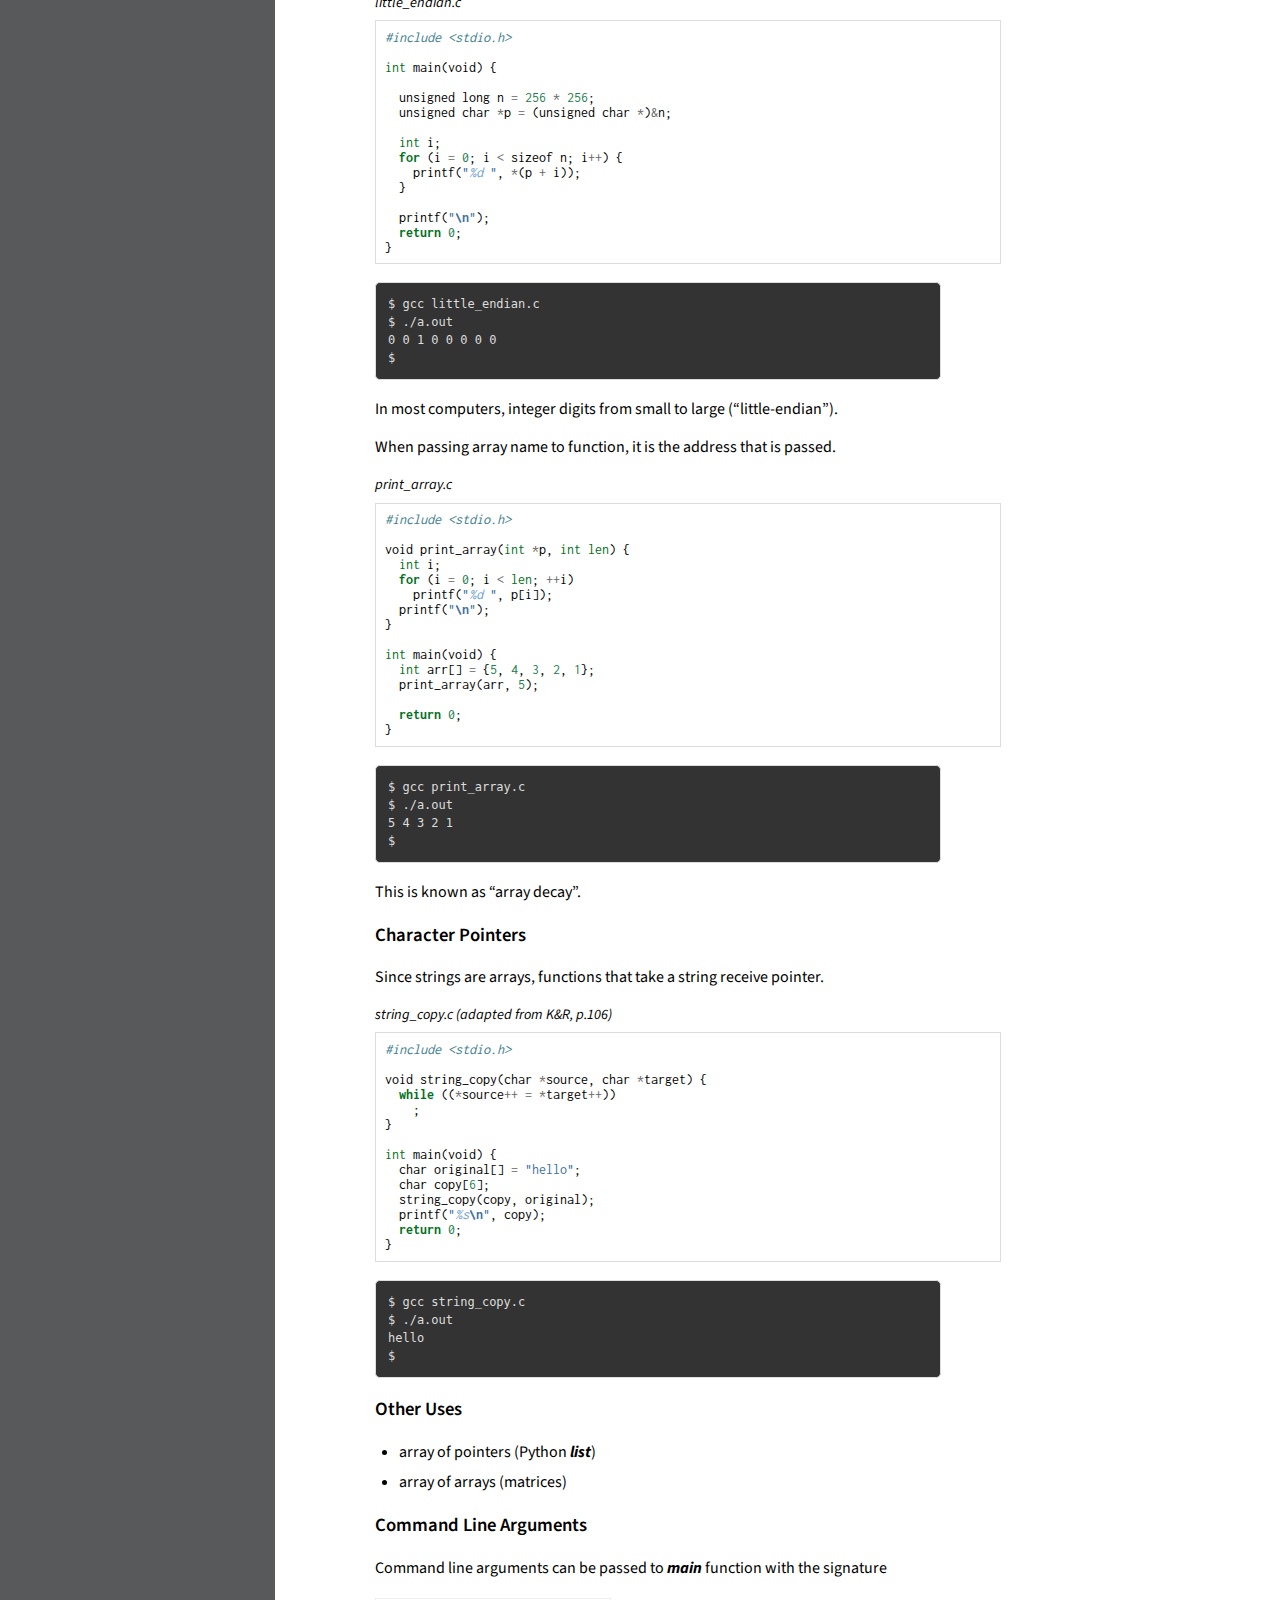
==== commit 254d9a9e: "survey link" ====
--- a/index.html
+++ b/index.html
@@ -103,6 +103,7 @@
 <li><a class="reference internal" href="#further-study">Further Study</a><ul>
 <li><a class="reference internal" href="#what-we-left-out">What we left out</a></li>
 <li><a class="reference internal" href="#where-to-go-next">Where to go next</a></li>
+<li><a class="reference internal" href="#feedback">Feedback!</a></li>
 </ul>
 </li>
 </ul>
@@ -1449,6 +1450,10 @@
 <li>compilers!</li>
 </ul>
 </div>
+<div class="section" id="feedback">
+<h3>Feedback!</h3>
+<p><a class="reference external" href="http://feedback.hackbrightacademy.com/">http://feedback.hackbrightacademy.com/</a></p>
+</div>
 </div>
 </div>
 
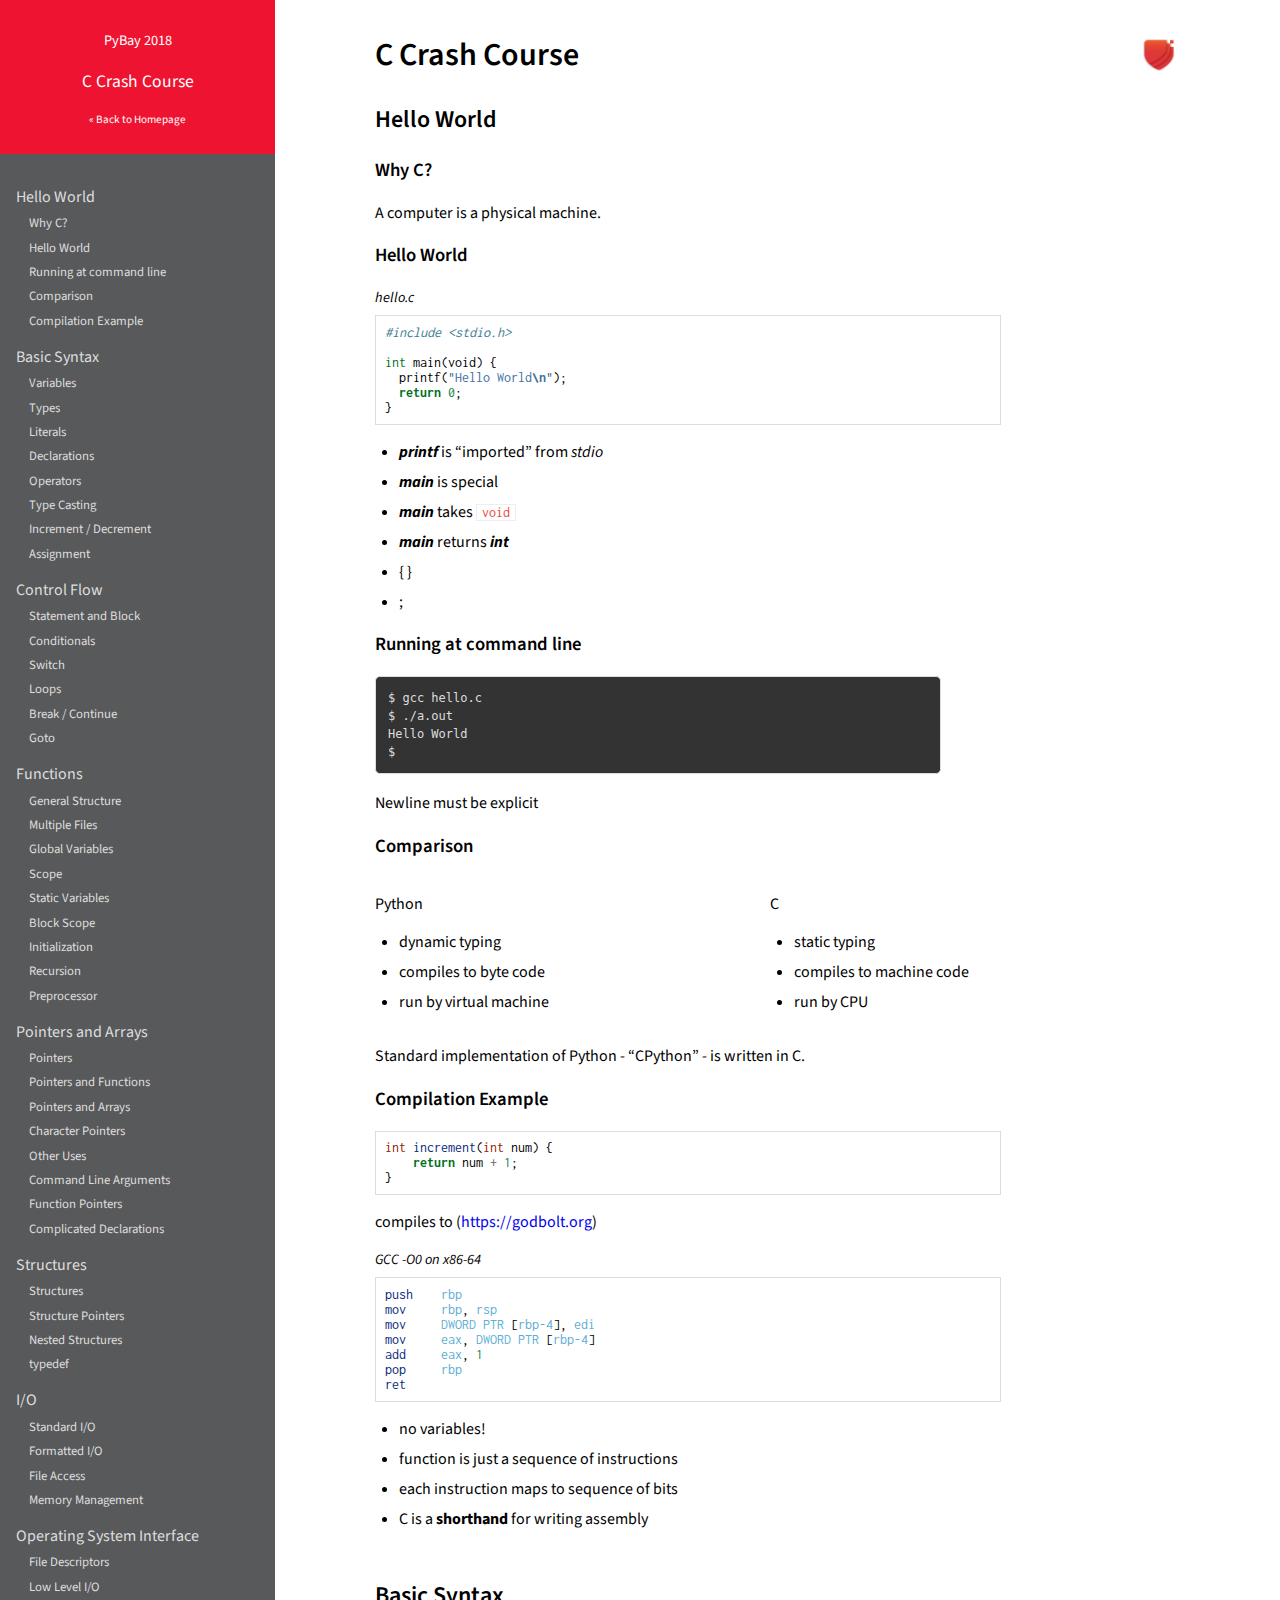
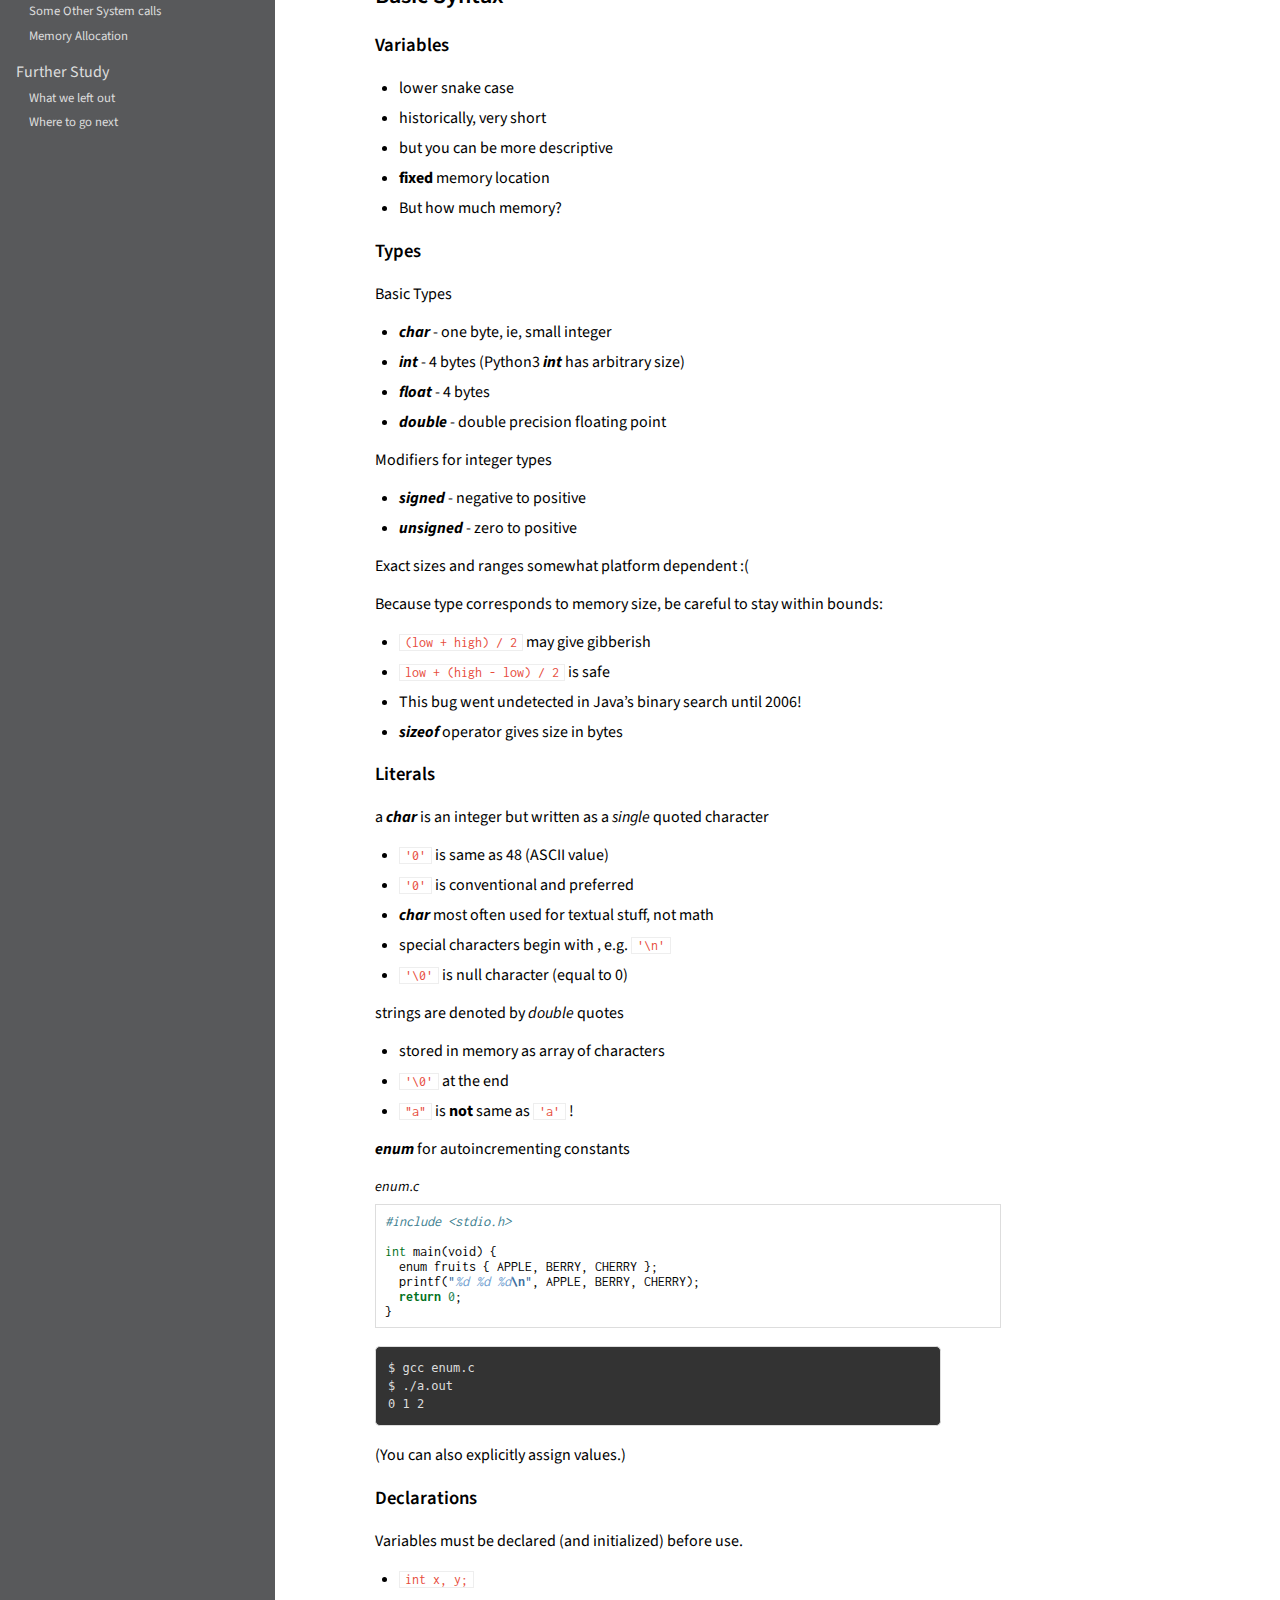
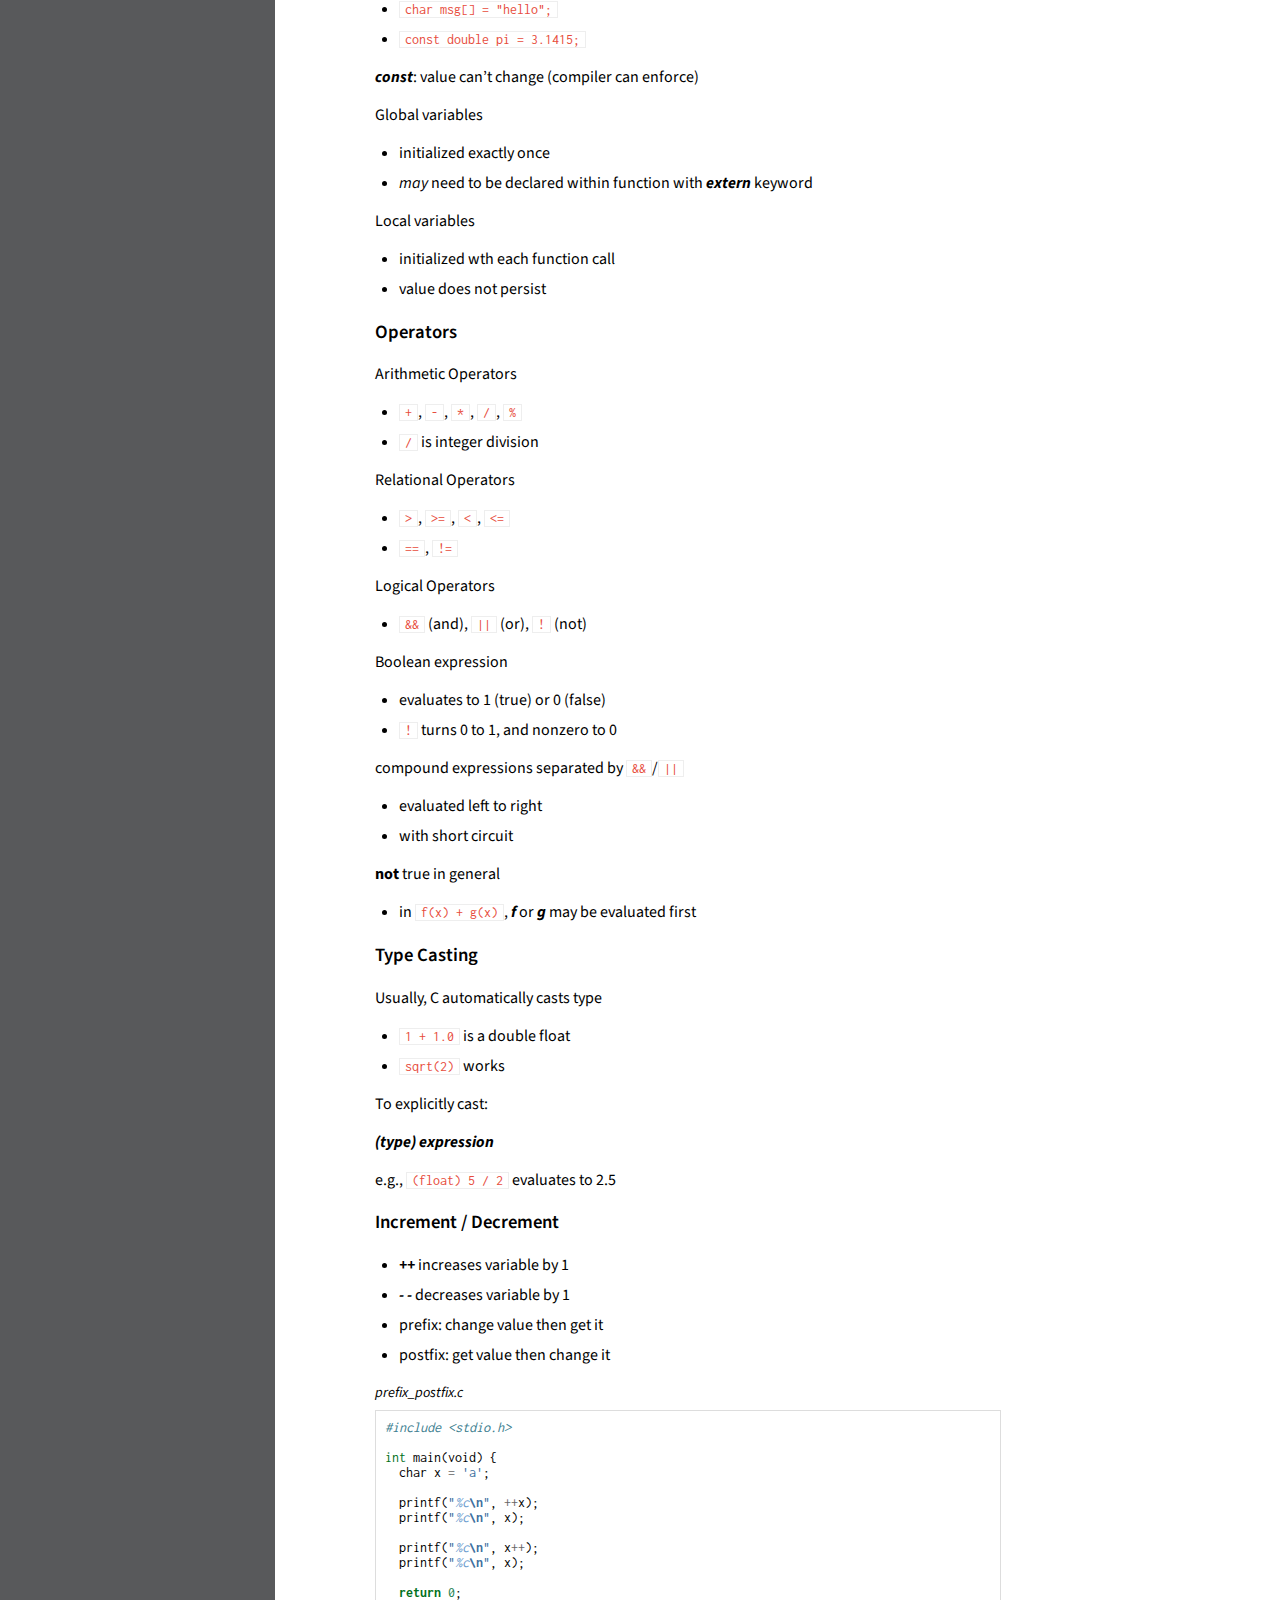
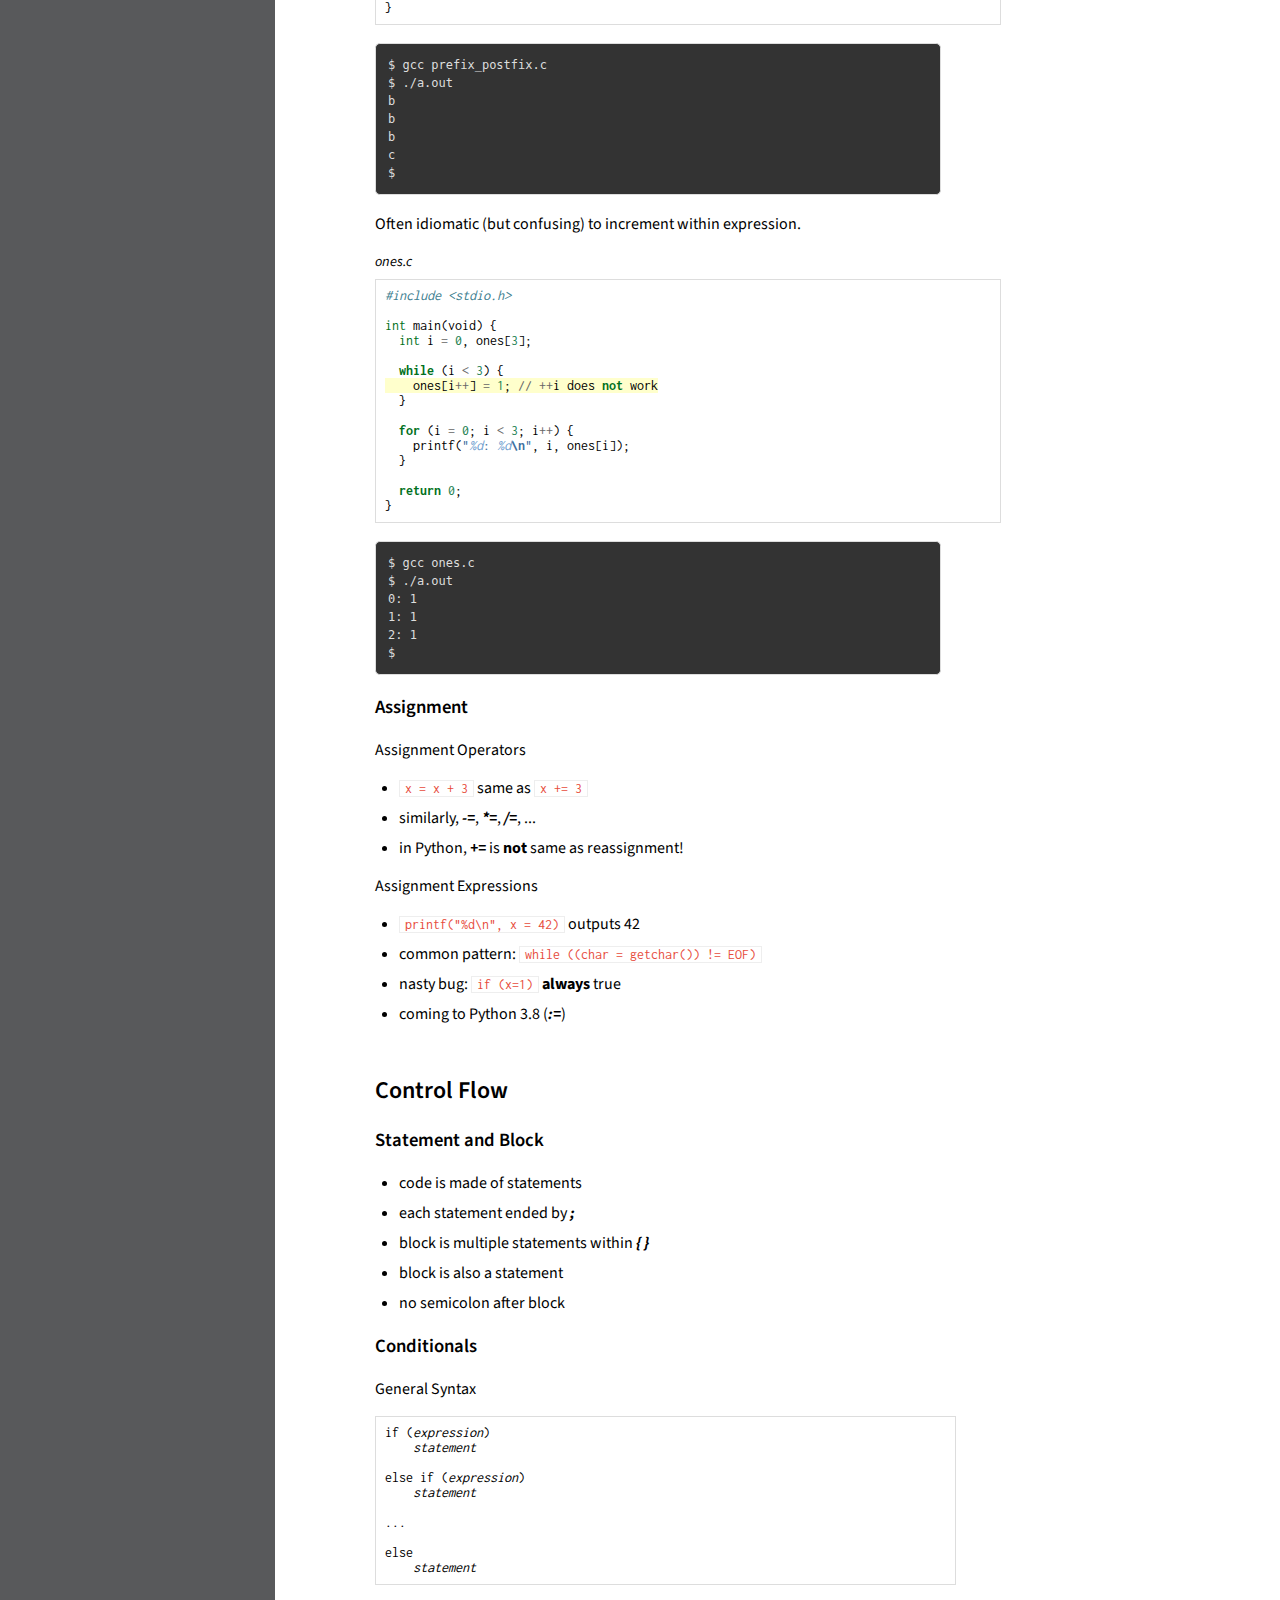
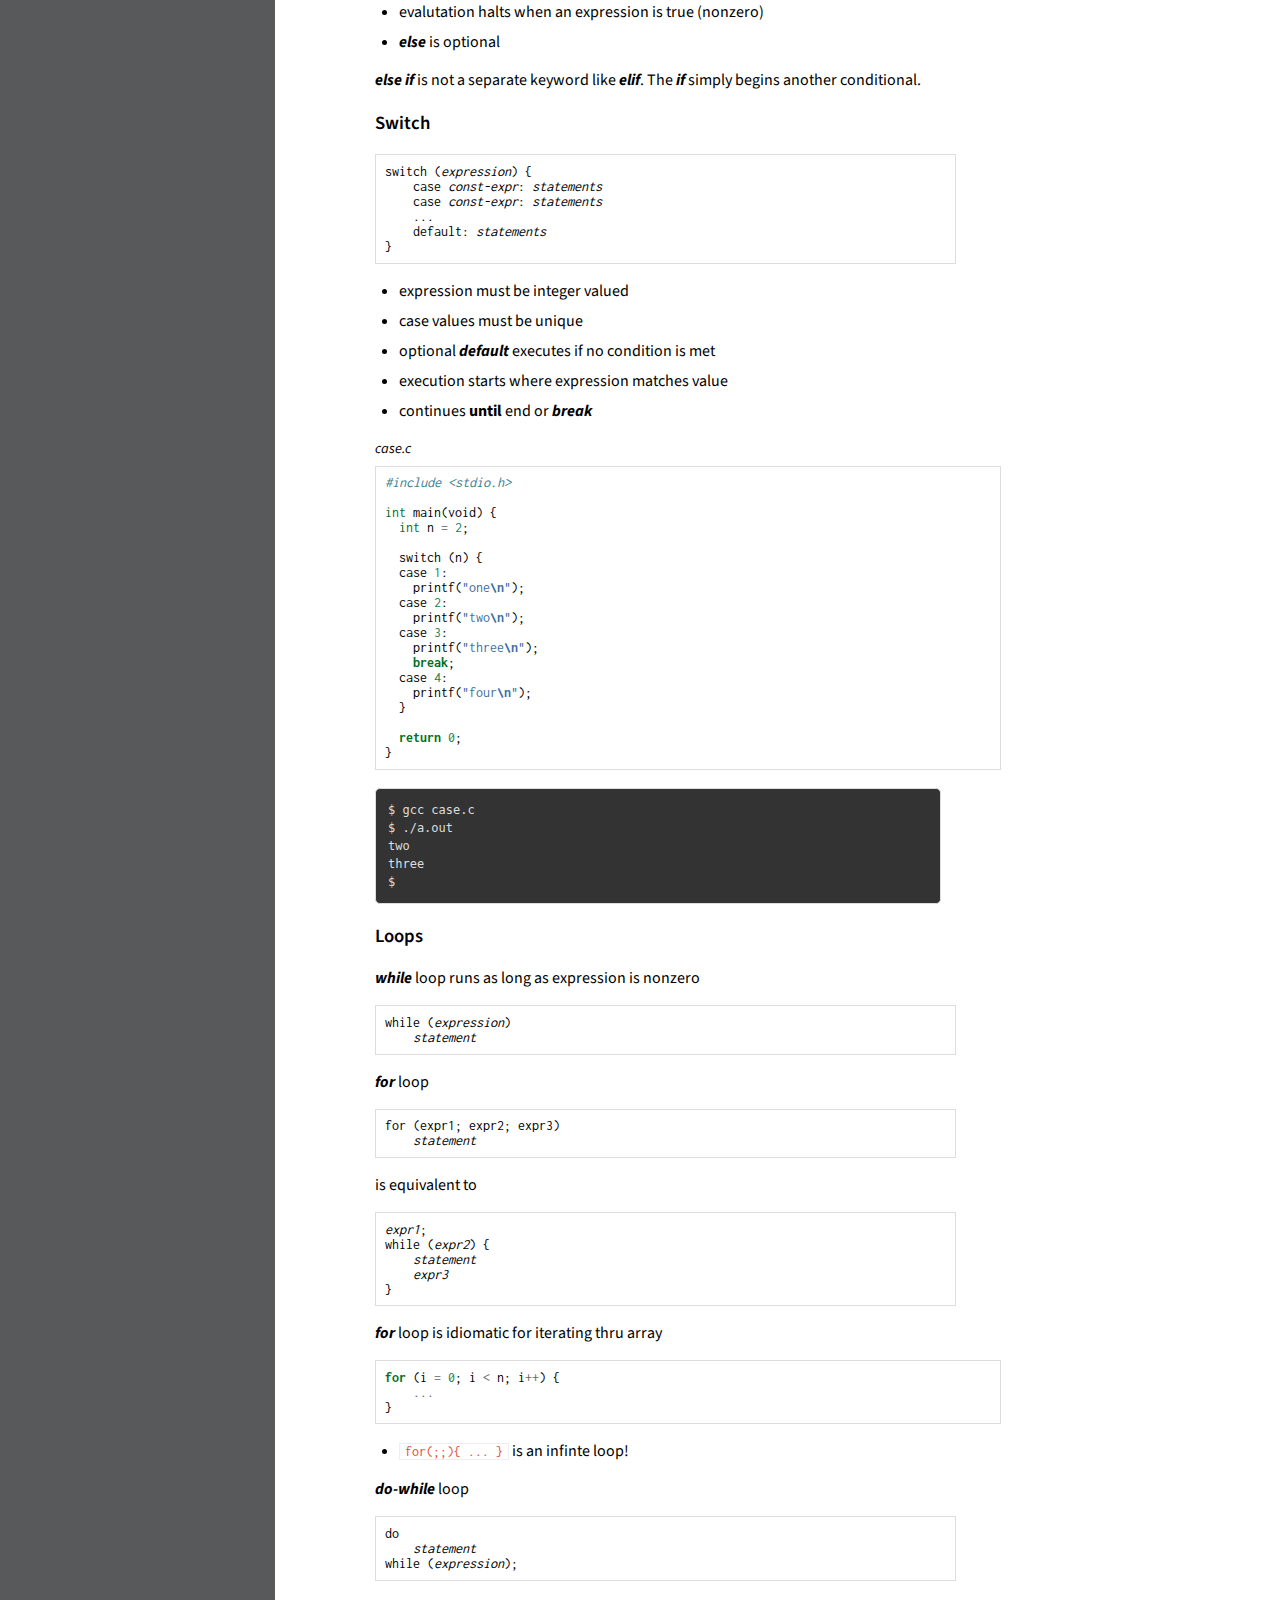
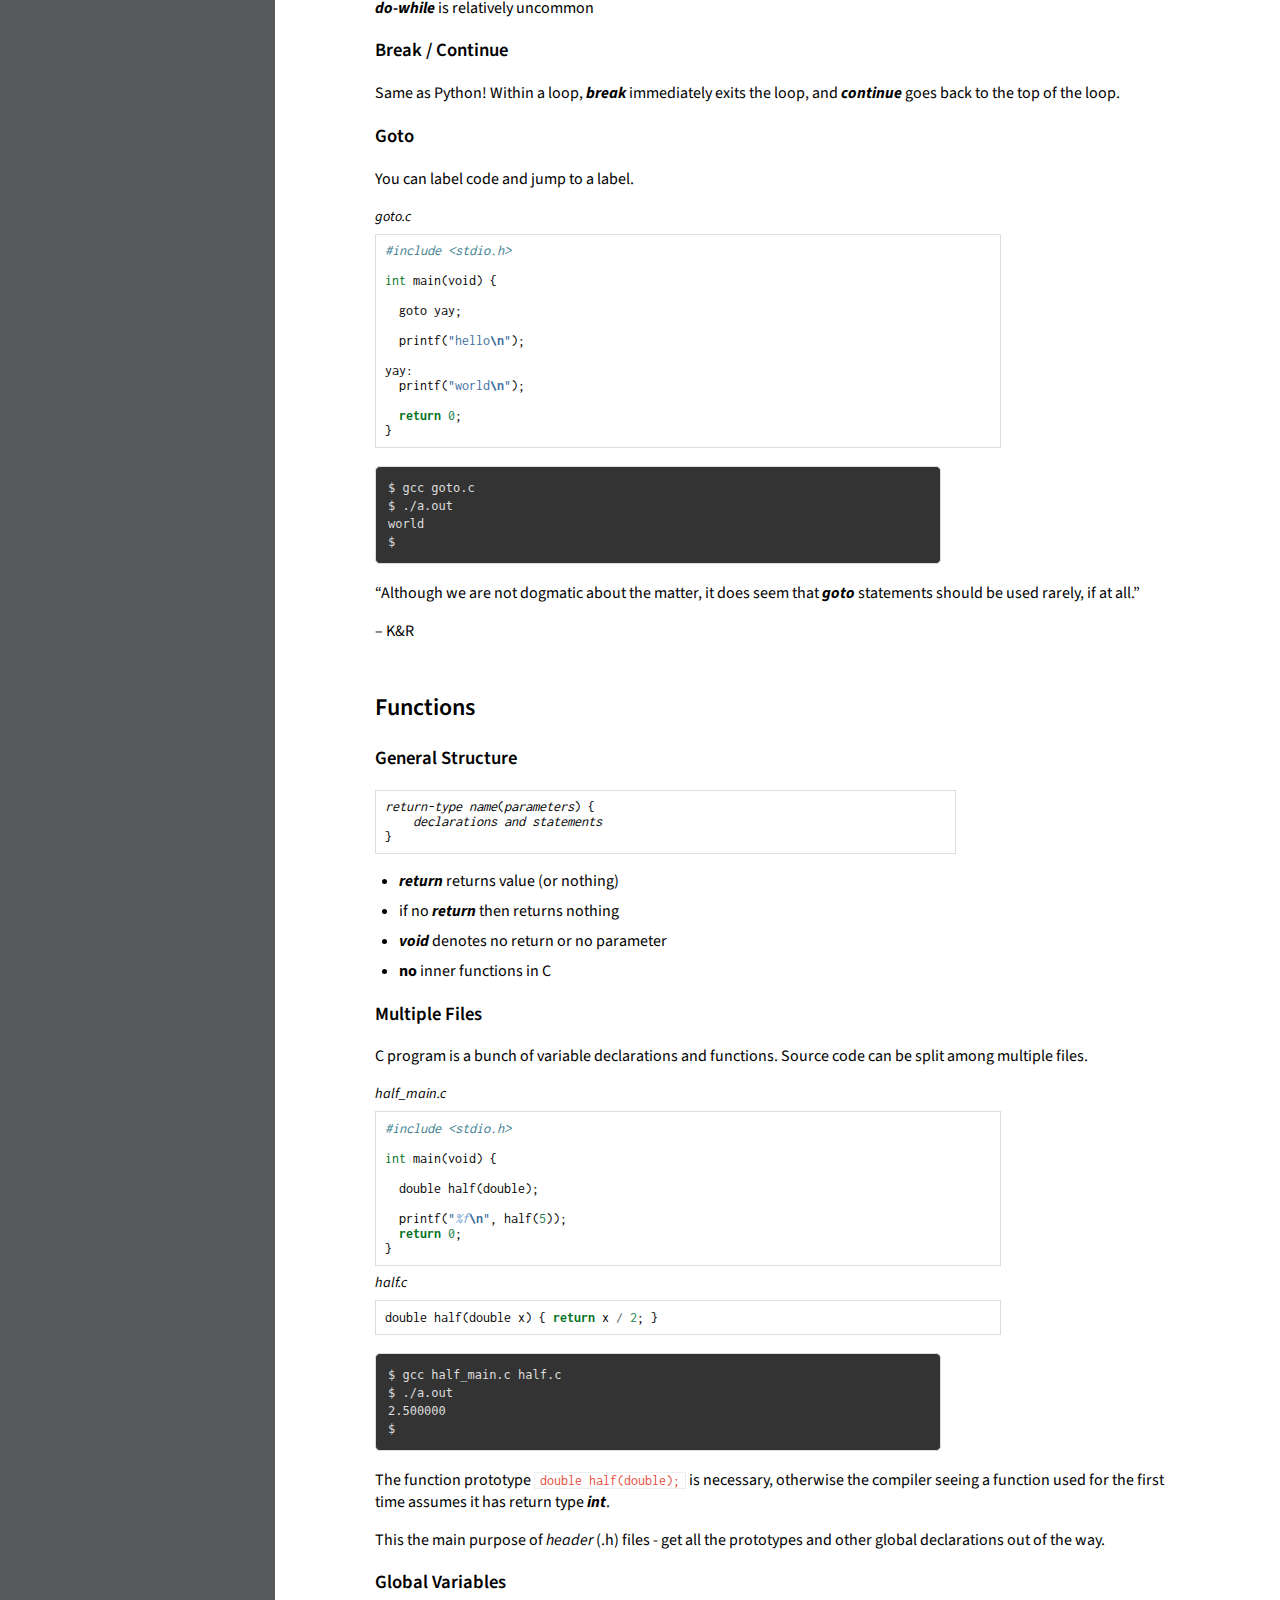
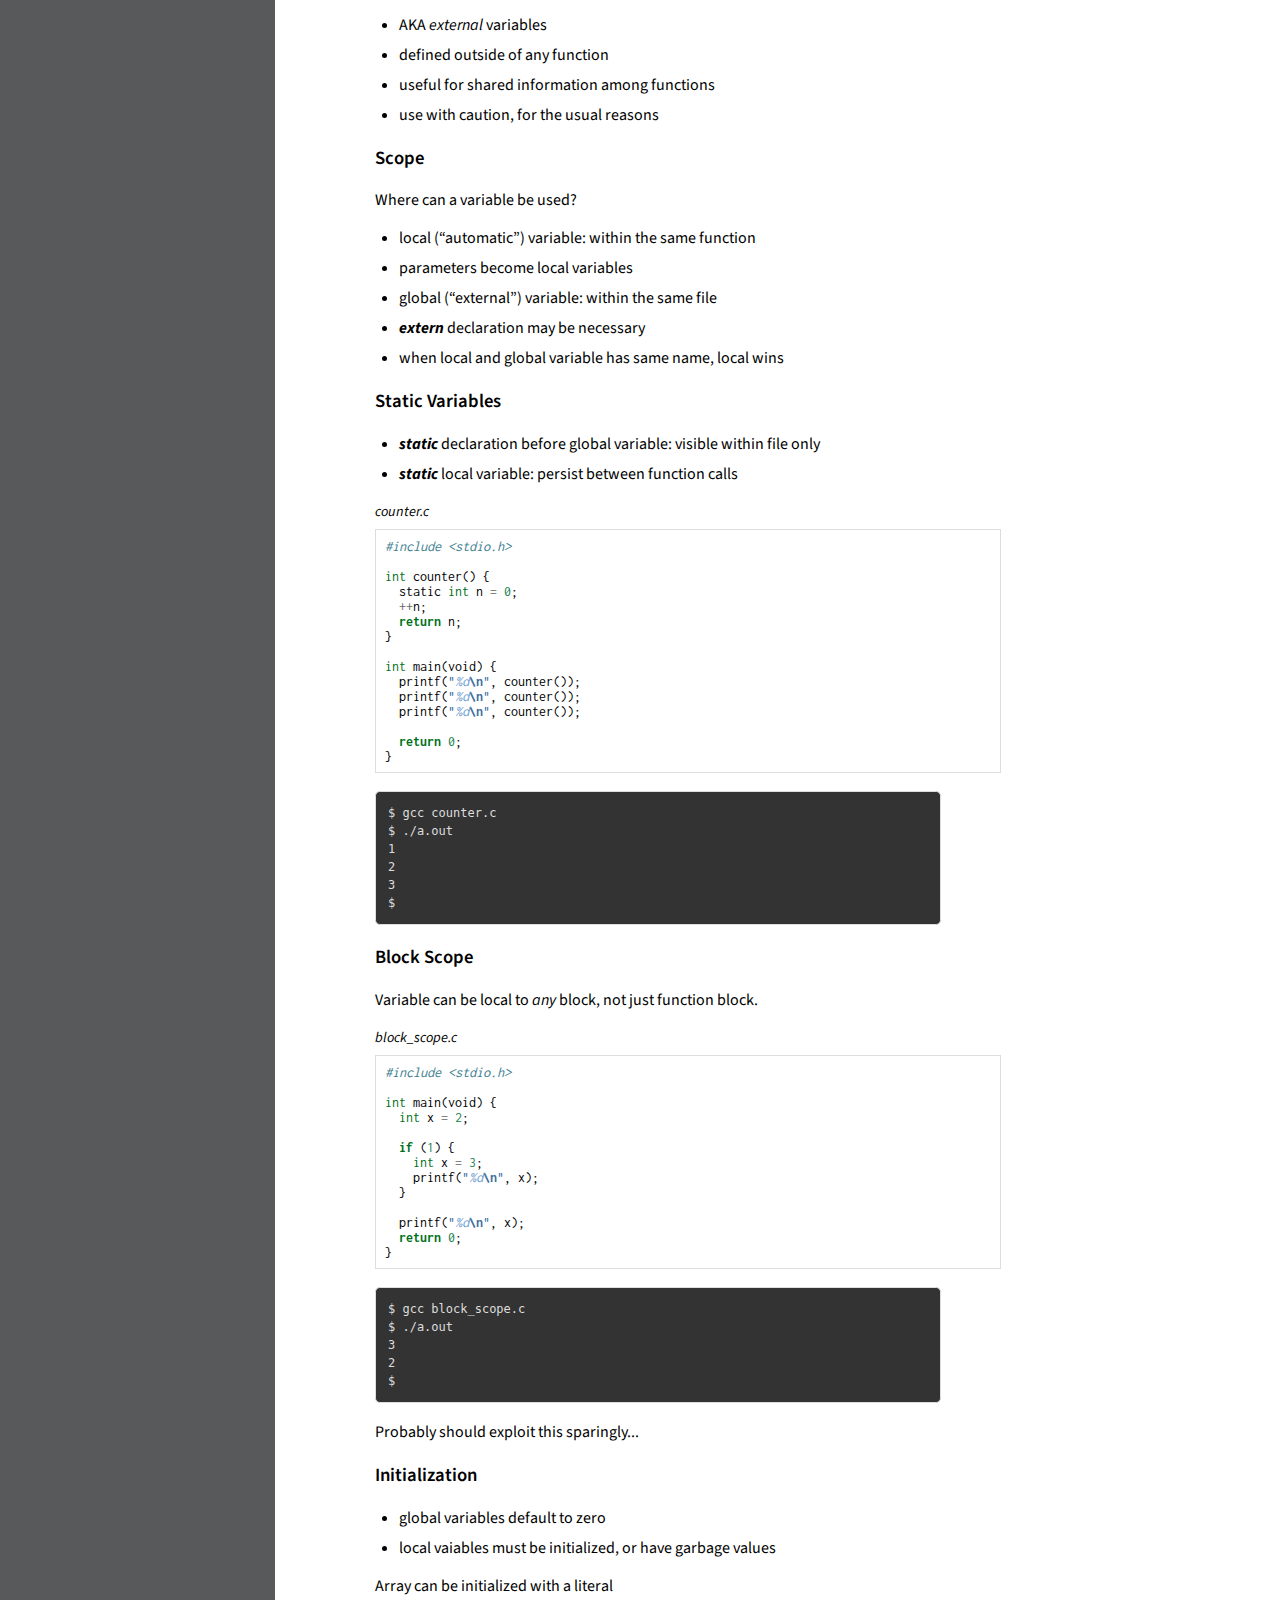
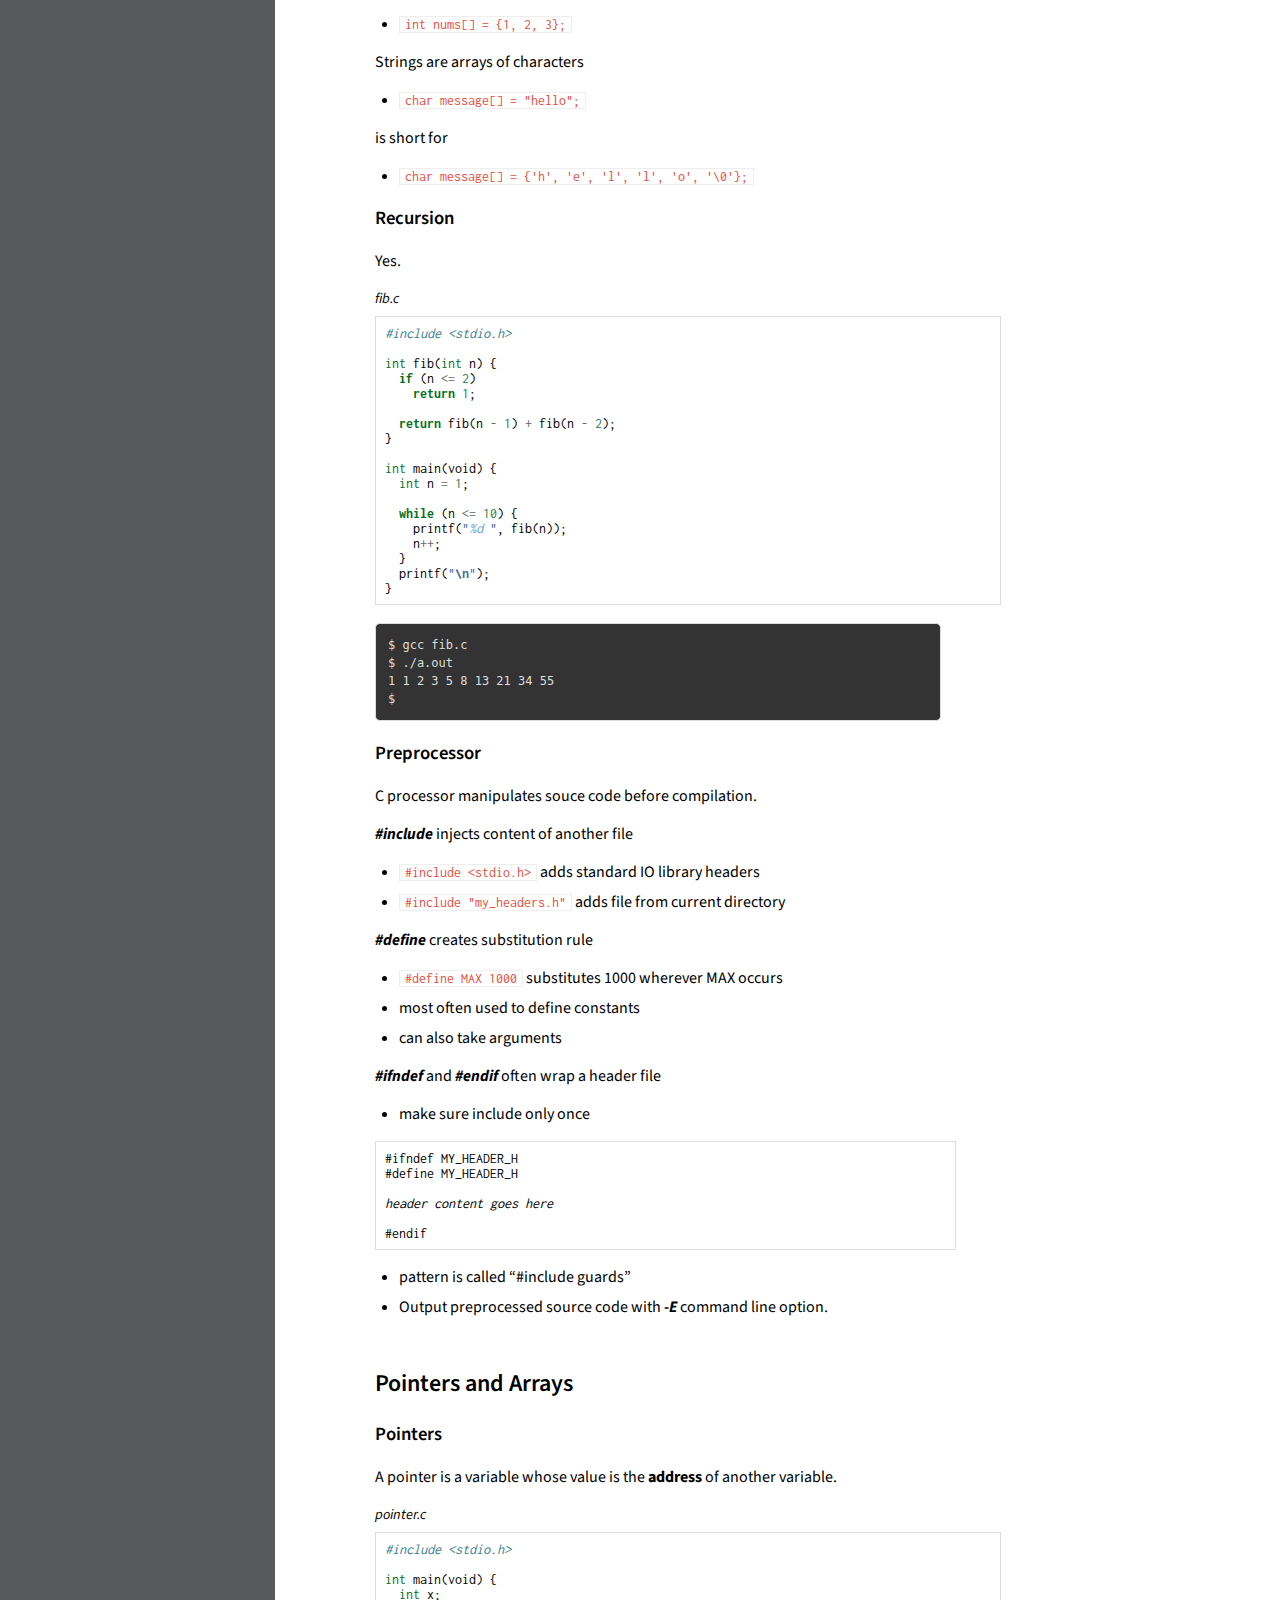
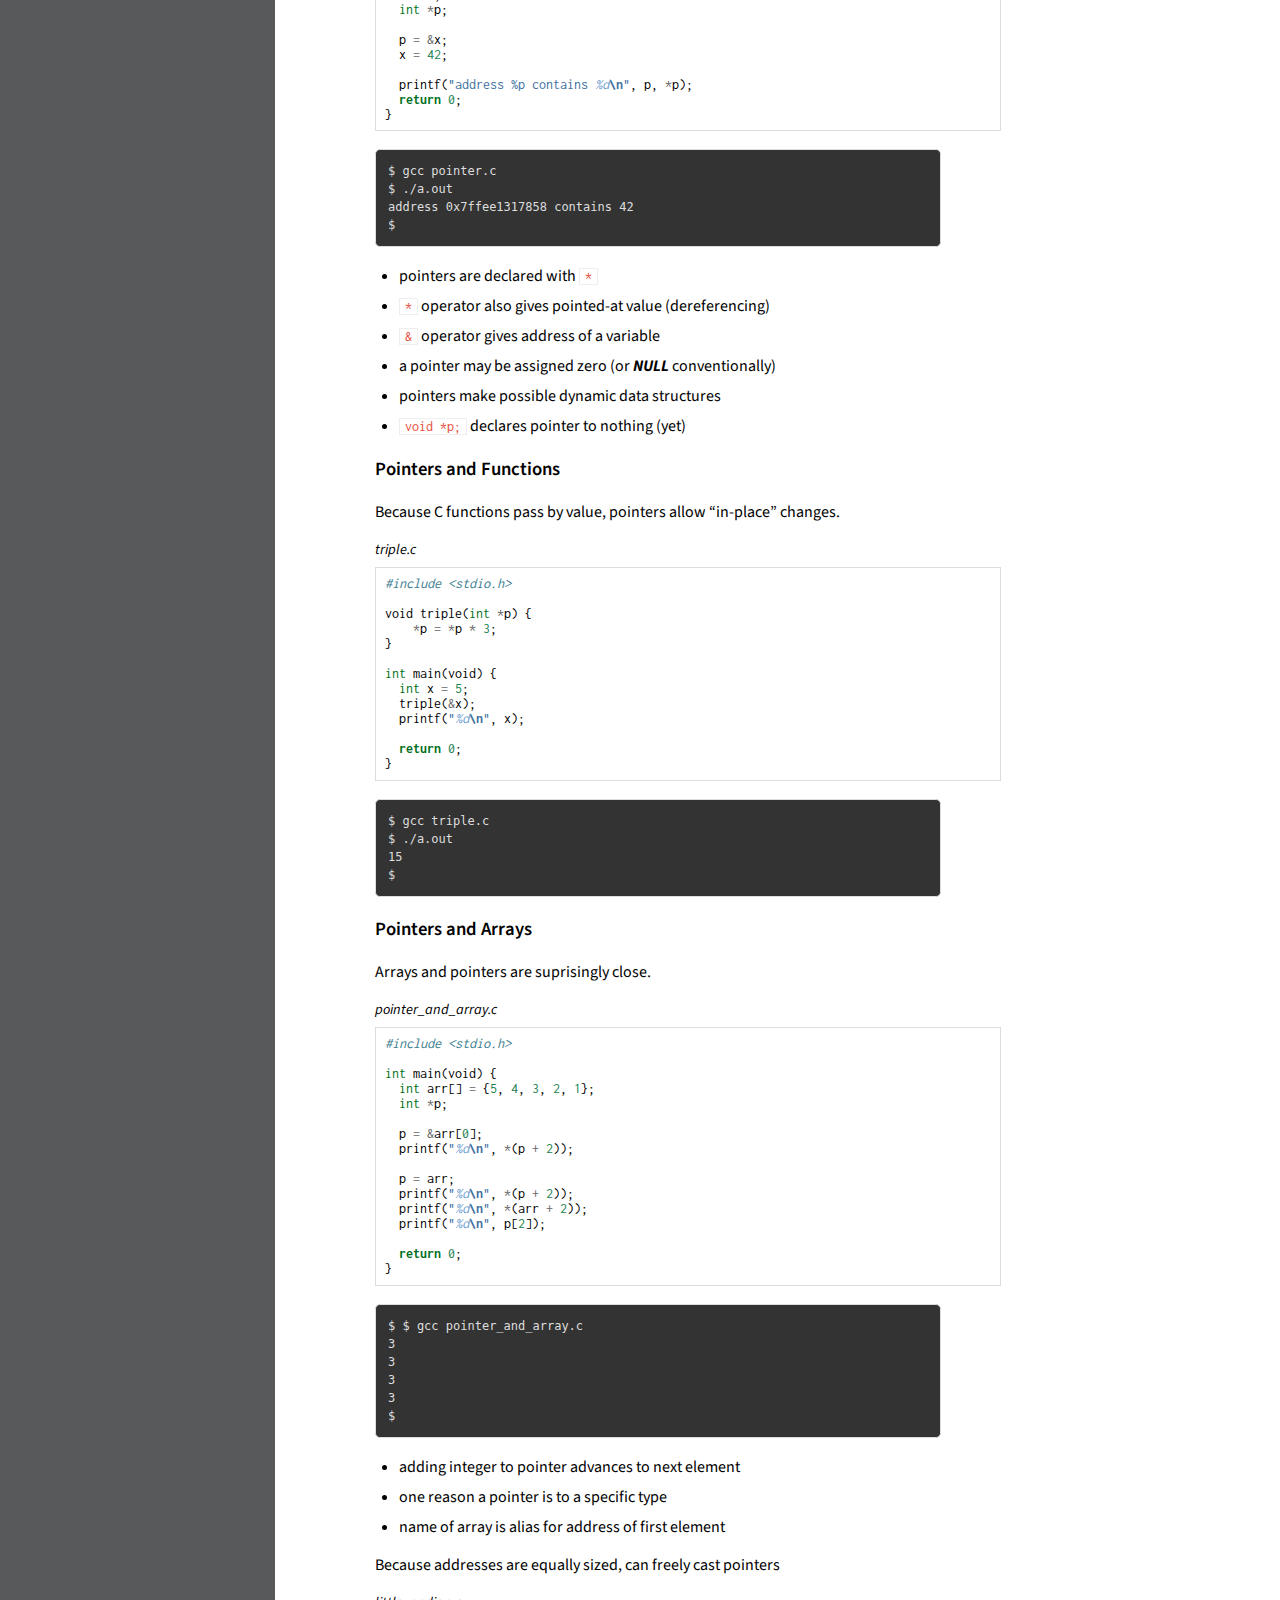
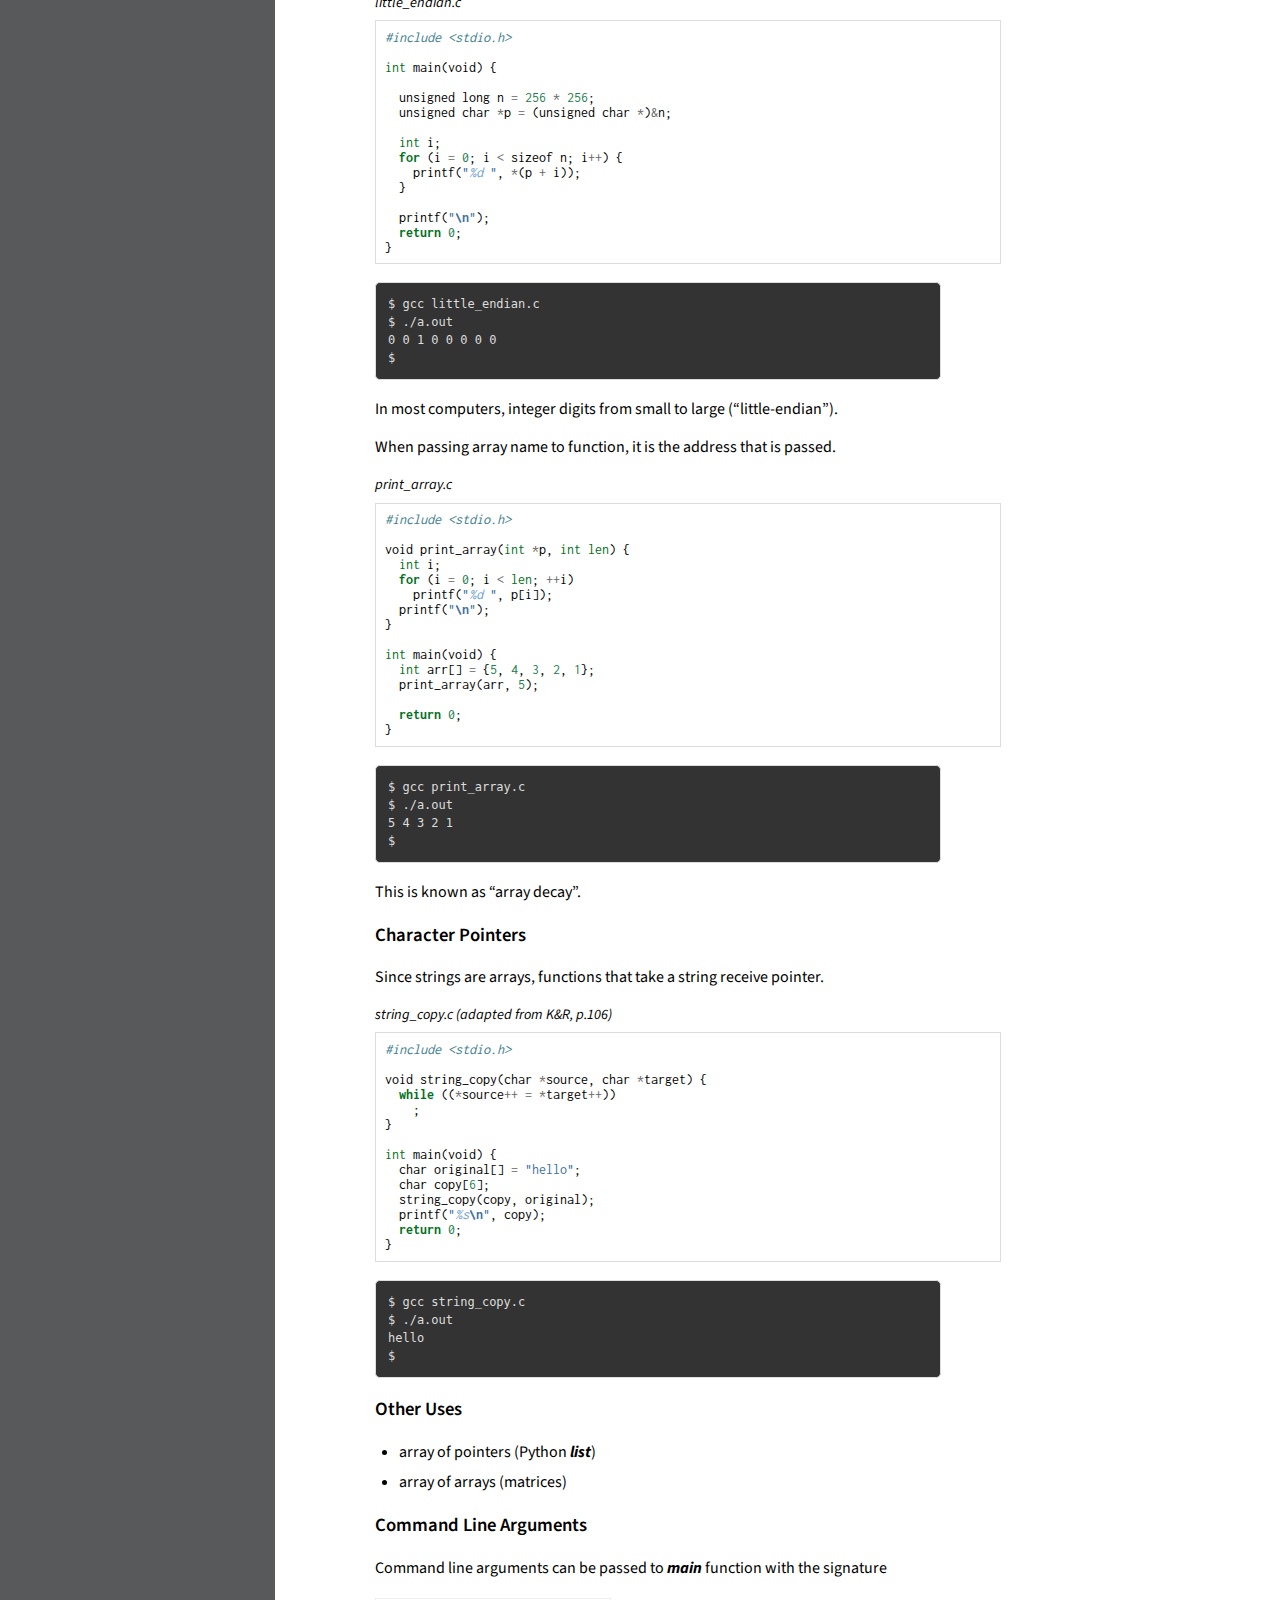
==== commit c4cc587c: "minor fixes" ====
--- a/index.html
+++ b/index.html
@@ -103,7 +103,6 @@
 <li><a class="reference internal" href="#further-study">Further Study</a><ul>
 <li><a class="reference internal" href="#what-we-left-out">What we left out</a></li>
 <li><a class="reference internal" href="#where-to-go-next">Where to go next</a></li>
-<li><a class="reference internal" href="#feedback">Feedback!</a></li>
 </ul>
 </li>
 </ul>
@@ -246,7 +245,7 @@
 <li><code class="docutils literal"><span class="pre">'0'</span></code> is same as 48 (ASCII value)</li>
 <li><code class="docutils literal"><span class="pre">'0'</span></code> is conventional and preferred</li>
 <li><cite>char</cite> most often used for textual stuff, not math</li>
-<li>special characters begin with , e.g. <code class="docutils literal"><span class="pre">'\\n'</span></code></li>
+<li>special characters begin with , e.g. <code class="docutils literal"><span class="pre">'\n'</span></code></li>
 <li><code class="docutils literal"><span class="pre">'\0'</span></code> is null character (equal to 0)</li>
 </ul>
 <p>strings are denoted by <em>double</em> quotes</p>
@@ -581,7 +580,7 @@
 <div class="section" id="general-structure">
 <h3>General Structure</h3>
 <pre class="literal-block">
-<em>return-type</em> <em>name*(*parameters</em>) {
+<em>return-type</em> <em>name</em>(<em>parameters</em>) {
     <em>declarations and statements</em>
 }
 </pre>
@@ -1296,7 +1295,7 @@
 <ul class="simple">
 <li><cite>fopen</cite> returns pointer to FILE in read mode</li>
 <li><cite>getc</cite> gets next character from file</li>
-<li>&#8216;putc` sends character to file</li>
+<li><cite>putc</cite> sends character to file</li>
 <li><cite>stdin</cite>, <cite>stdout</cite>, <cite>stderr</cite> are included file pointers</li>
 <li>STDIN, STDOUT, STDERR are &#8220;file-like objects&#8221; provided by OS</li>
 <li>limit on number of open files, so <cite>fclose</cite> when done</li>
@@ -1450,10 +1449,6 @@
 <li>compilers!</li>
 </ul>
 </div>
-<div class="section" id="feedback">
-<h3>Feedback!</h3>
-<p><a class="reference external" href="http://feedback.hackbrightacademy.com/">http://feedback.hackbrightacademy.com/</a></p>
-</div>
 </div>
 </div>
 
